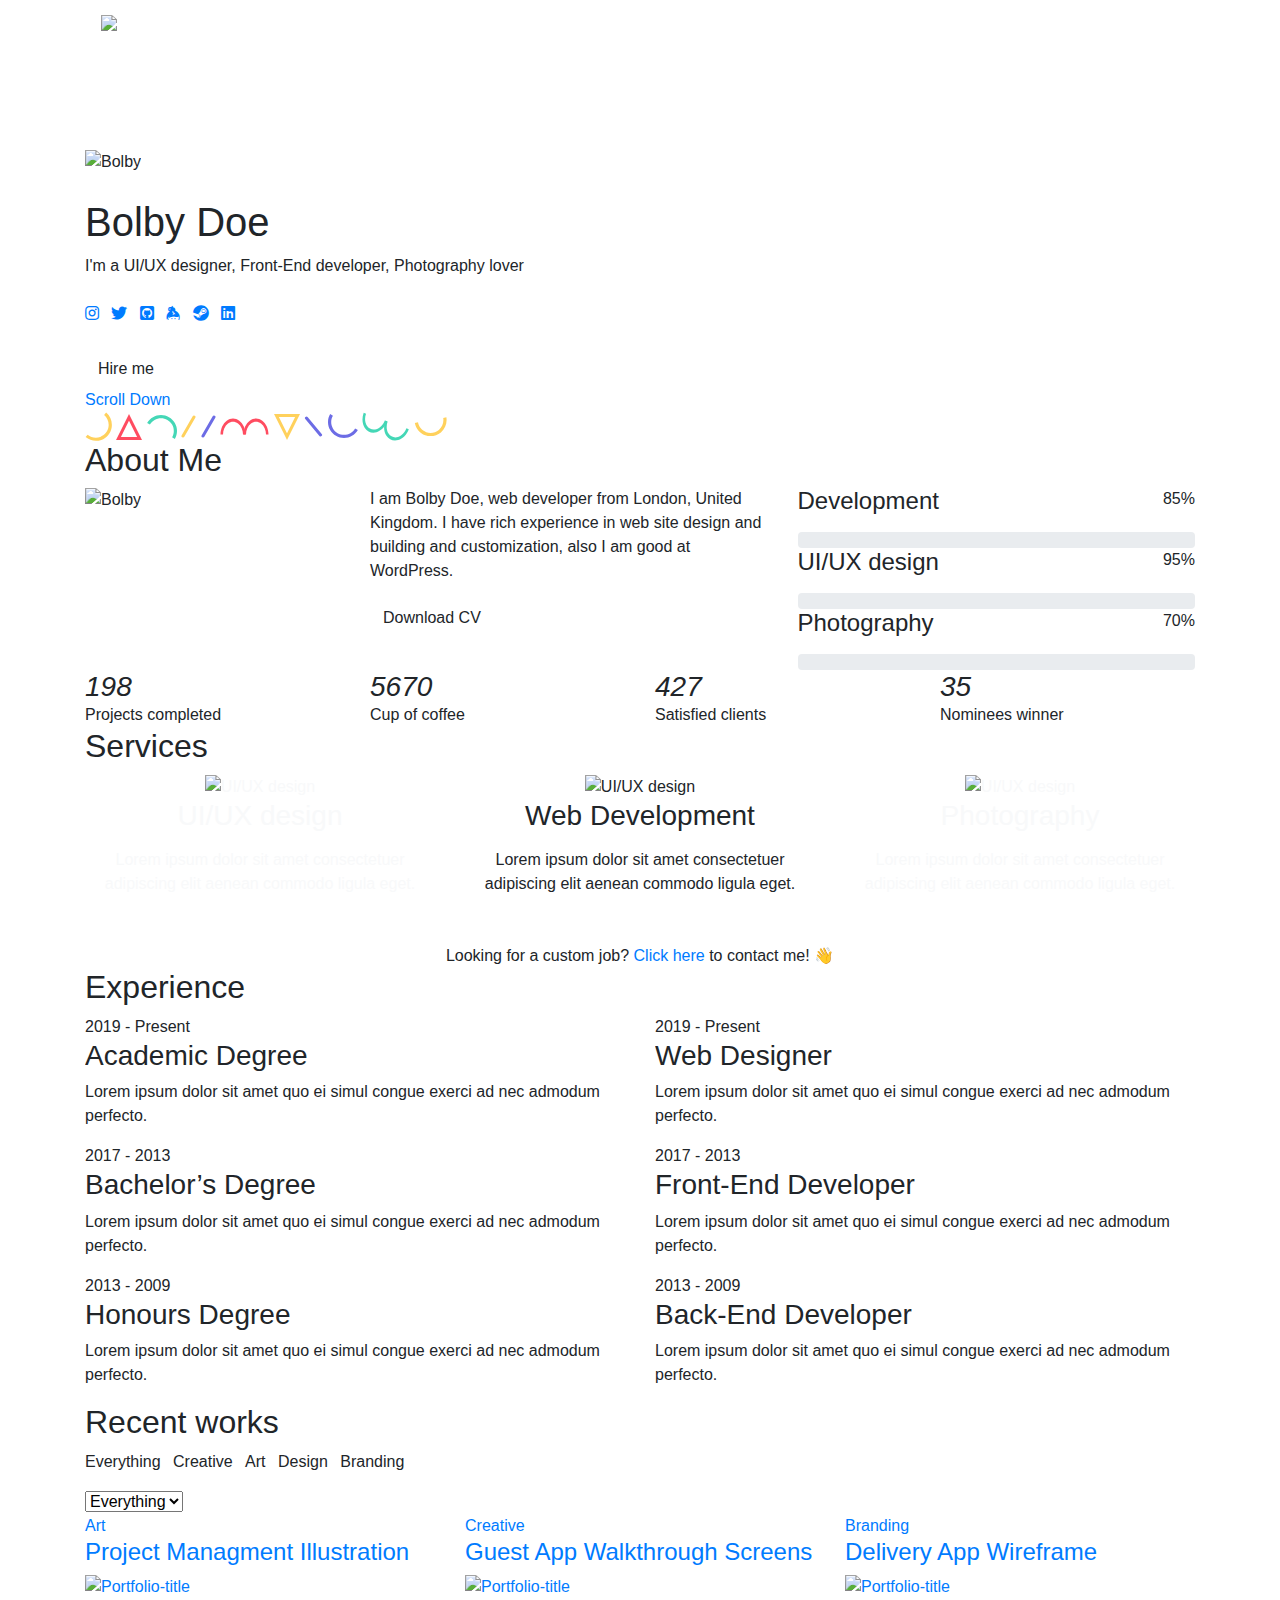
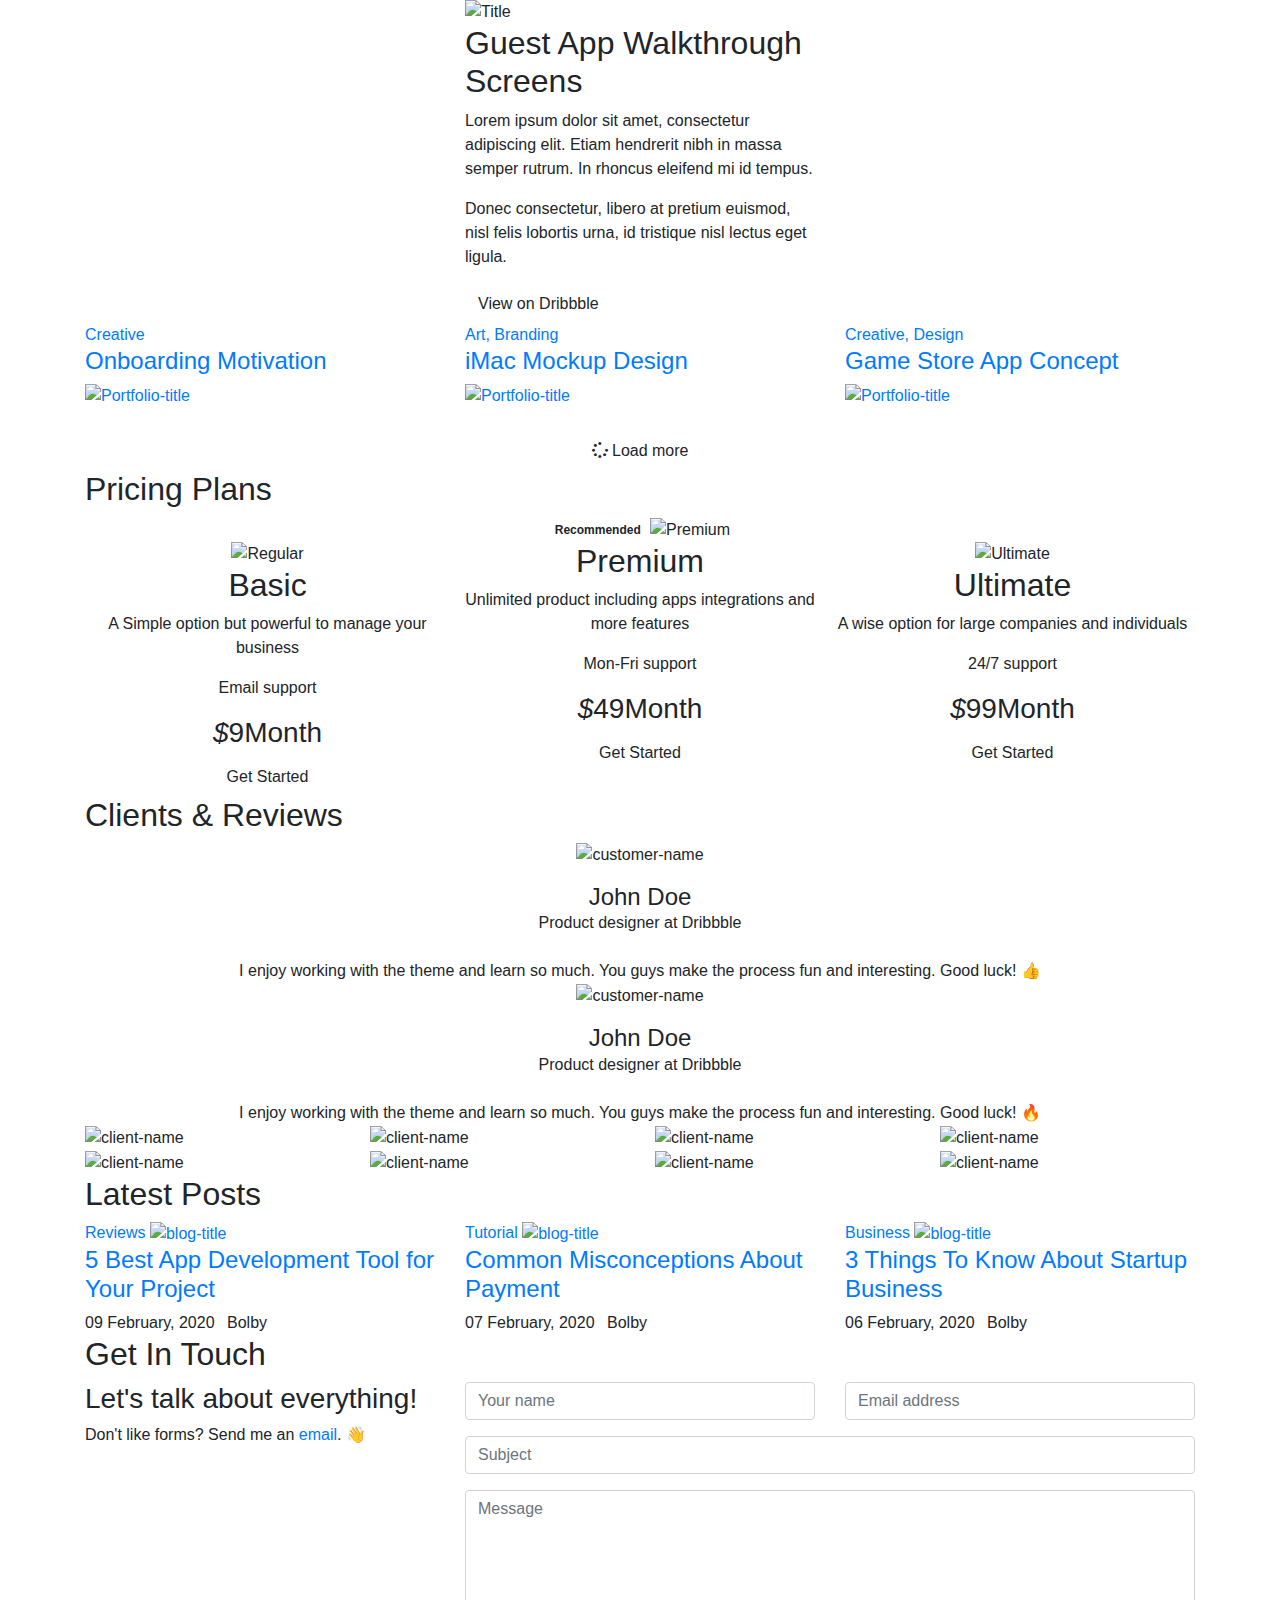
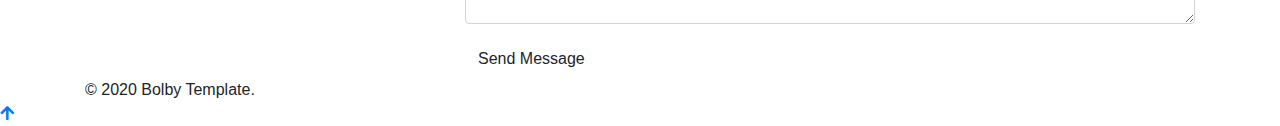
==== index.html @ 4ec46a49 "Added unPKG and cdnJS packages" ====
<!DOCTYPE html>
<html lang="en-US">
<head>
	<meta http-equiv="Content-Type" content="text/html; charset=UTF-8">
	<title>Bravo 68 Web - GitHub Portfolio</title>
	<meta name="description" content="The Official Portfolio of Bravo68web from Delta Force Techs">
	<meta name="viewport" content="width=device-width, initial-scale=1, maximum-scale=1">
	<link rel="shortcut icon" type="image/x-icon" href="images/favicon.ico">

	<!-- STYLESHEETS -->
	<link rel="stylesheet" href="https://stackpath.bootstrapcdn.com/bootstrap/4.5.2/css/bootstrap.min.css" crossorigin="anonymous" media="all">
	<link rel="stylesheet" href="https://cdnjs.cloudflare.com/ajax/libs/font-awesome/5.14.0/css/all.min.css" crossorigin="anonymous" media="all"/>
    <!-- <link rel="stylesheet" href="css/simple-line-icons.css" type="text/css" media="all"> -->
    <link rel="stylesheet" href="https://cdnjs.cloudflare.com/ajax/libs/simple-line-icons/2.5.5/css/simple-line-icons.min.css" crossorigin="anonymous" />
    <!-- <link rel="stylesheet" href="css/slick.css" type="text/css" media="all"> -->
    <link rel="stylesheet" href="https://cdnjs.cloudflare.com/ajax/libs/slick-carousel/1.6.0/slick.min.css" integrity="sha512-0OCvzZyRsIJ9Rg7O1S+Wf9ucukmVhyOg3h5eBG05aeH4NjG78fCEaEX3ofvndmukzENiX24fK5X/jPr6Y8yIdg==" crossorigin="anonymous" />
    <!-- <link rel="stylesheet" href="css/animate.css" type="text/css" media="all"> -->
    <link rel="stylesheet" href="https://cdnjs.cloudflare.com/ajax/libs/animate.css/3.7.2/animate.min.css" integrity="sha512-doJrC/ocU8VGVRx3O9981+2aYUn3fuWVWvqLi1U+tA2MWVzsw+NVKq1PrENF03M+TYBP92PnYUlXFH1ZW0FpLw==" crossorigin="anonymous" />
	<link rel="stylesheet" href="css/magnific-popup.css" type="text/css" media="all">
	<link rel="stylesheet" href="css/style.css" type="text/css" media="all">

	<!--[if lt IE 9]>
      <script src="https://oss.maxcdn.com/html5shiv/3.7.2/html5shiv.min.js"></script>
      <script src="https://oss.maxcdn.com/respond/1.4.2/respond.min.js"></script>
    <![endif]-->

</head>

<body>

<!-- Preloader -->
<div id="preloader">
	<div class="outer">
		<!-- Google Chrome -->
		<div class="infinityChrome">
			<div></div>
			<div></div>
			<div></div>
		</div>

		<!-- Safari and others -->
		<div class="infinity">
			<div>
				<span></span>
			</div>
			<div>
				<span></span>
			</div>
			<div>
				<span></span>
			</div>
		</div>
		<!-- Stuff -->
		<svg xmlns="http://www.w3.org/2000/svg" version="1.1" class="goo-outer">
			<defs>
				<filter id="goo">
					<feGaussianBlur in="SourceGraphic" stdDeviation="6" result="blur" />
					<feColorMatrix in="blur" values="1 0 0 0 0  0 1 0 0 0  0 0 1 0 0  0 0 0 18 -7" result="goo" />
					<feBlend in="SourceGraphic" in2="goo" />
				</filter>
			</defs>
		</svg>
	</div>
</div>

<!-- desktop header -->
<header class="desktop-header-3 fixed-top">

    <div class="container">
	
        <nav class="navbar navbar-expand-lg navbar-dark">
            <a class="navbar-brand" href="index.html"><img src="images/name-logo.png" alt="bravo68web logo" /></a> <button aria-controls="navbarNavDropdown" aria-expanded="false" aria-label="Toggle navigation" class="navbar-toggler" data-target="#navbarNavDropdown" data-toggle="collapse" type="button"><span class="navbar-toggler-icon"></span></button>
            <div class="collapse navbar-collapse" id="navbarNavDropdown">
                <ul class="navbar-nav ml-auto scrollspy">
                    <li class="nav-item"><a class="nav-link" href="#home">Home</a></li>
                    <li class="nav-item"><a href="#about" class="nav-link">About</a></li>
                    <li class="nav-item"><a href="#services" class="nav-link">Services</a></li>
                    <li class="nav-item"><a href="#experience" class="nav-link">Experience</a></li>
                    <li class="nav-item"><a href="#works" class="nav-link">Works</a></li>
                    <li class="nav-item"><a href="#blog" class="nav-link">Blog</a></li>
                    <li class="nav-item"><a href="#contact" class="nav-link">Contact</a></li>
                </ul>
            </div>
        </nav>

    </div>

</header>

<!-- main layout -->
<main class="content-3">
	
	<!-- section home -->
	<section id="home" class="home d-flex align-items-center">
		<div class="container">

			<!-- intro -->
			<div class="intro">
				<!-- avatar image -->
				<img src="images/logo-resized.jpg" alt="Bolby" class="mb-4" />

				<!-- info -->
				<h1 class="mb-2 mt-0">Bolby Doe</h1>
				<span>I'm a <span class="text-rotating">UI/UX designer, Front-End developer, Photography lover</span></span>

				<!-- social icons -->
				<ul class="social-icons light list-inline mb-0 mt-4">
					<li class="list-inline-item"><a href="https://www.instagram.com/jbandyopadhayaya/"><i class="fab fa-instagram"></i></a></li>
					<li class="list-inline-item"><a href="https://twitter.com/bravo68web"><i class="fab fa-twitter"></i></a></li>
					<li class="list-inline-item"><a href="https://github.com/bravo68web"><i class="fab fa-github-square"></i></a></li>
                    <li class="list-inline-item"><a href="https://keybase.io/bravo68web"><i class="fab fa-keybase"></i></a></li>
                    <li class="list-inline-item"><a href="https://steamcommunity.com/id/bravo68web  "><i class="fab fa-steam"></i></a></li>
					<li class="list-inline-item"><a href="https://www.linkedin.com/in/jyotirmoy-bandyopadhayaya-9509331b7/"><i class="fab fa-linkedin"></i></a></li>
				</ul>

				<!-- buttons -->
				<div class="mt-4">
					<a href="#contact" class="btn btn-default">Hire me</a>
				</div>
			</div>
			
			<!-- scroll down mouse wheel -->
			<div class="scroll-down">
				<a href="#about" class="mouse-wrapper">
					<span>Scroll Down</span>
					<span class="mouse">
						<span class="wheel"></span>
					</span>
				</a>
			</div>

			<!-- parallax layers -->
			<div class="parallax" data-relative-input="true">

				<svg width="27" height="29" data-depth="0.3" class="layer p1" xmlns="http://www.w3.org/2000/svg"><path d="M21.15625.60099c4.37954 3.67487 6.46544 9.40612 5.47254 15.03526-.9929 5.62915-4.91339 10.30141-10.2846 12.25672-5.37122 1.9553-11.3776.89631-15.75715-2.77856l2.05692-2.45134c3.50315 2.93948 8.3087 3.78663 12.60572 2.22284 4.297-1.5638 7.43381-5.30209 8.22768-9.80537.79387-4.50328-.8749-9.08872-4.37803-12.02821L21.15625.60099z" fill="#FFD15C" fill-rule="evenodd"/></svg>

				<svg width="26" height="26" data-depth="0.2" class="layer p2" xmlns="http://www.w3.org/2000/svg"><path d="M13 3.3541L2.42705 24.5h21.1459L13 3.3541z" stroke="#FF4C60" stroke-width="3" fill="none" fill-rule="evenodd"/></svg>

				<svg width="30" height="25" data-depth="0.3" class="layer p3" xmlns="http://www.w3.org/2000/svg"><path d="M.1436 8.9282C3.00213 3.97706 8.2841.92763 14.00013.92796c5.71605.00032 10.9981 3.04992 13.85641 8 2.8583 4.95007 2.8584 11.0491-.00014 16.00024l-2.77128-1.6c2.28651-3.96036 2.28631-8.84002.00011-12.8002-2.2862-3.96017-6.5124-6.40017-11.08513-6.4-4.57271.00018-8.79872 2.43984-11.08524 6.4002l-2.77128-1.6z" fill="#44D7B6" fill-rule="evenodd"/></svg>

				<svg width="15" height="23" data-depth="0.6" class="layer p4" xmlns="http://www.w3.org/2000/svg"><rect transform="rotate(30 9.86603 10.13397)" x="7" width="3" height="25" rx="1.5" fill="#FFD15C" fill-rule="evenodd"/></svg>

				<svg width="15" height="23" data-depth="0.2" class="layer p5" xmlns="http://www.w3.org/2000/svg"><rect transform="rotate(30 9.86603 10.13397)" x="7" width="3" height="25" rx="1.5" fill="#6C6CE5" fill-rule="evenodd"/></svg>

				<svg width="49" height="17" data-depth="0.5" class="layer p6" xmlns="http://www.w3.org/2000/svg"><g fill="#FF4C60" fill-rule="evenodd"><path d="M.5 16.5c0-5.71709 2.3825-10.99895 6.25-13.8567 3.8675-2.85774 8.6325-2.85774 12.5 0C23.1175 5.50106 25.5 10.78292 25.5 16.5H23c0-4.57303-1.90625-8.79884-5-11.08535-3.09375-2.28652-6.90625-2.28652-10 0C4.90625 7.70116 3 11.92697 3 16.5H.5z"/><path d="M23.5 16.5c0-5.71709 2.3825-10.99895 6.25-13.8567 3.8675-2.85774 8.6325-2.85774 12.5 0C46.1175 5.50106 48.5 10.78292 48.5 16.5H46c0-4.57303-1.90625-8.79884-5-11.08535-3.09375-2.28652-6.90625-2.28652-10 0-3.09375 2.28651-5 6.51232-5 11.08535h-2.5z"/></g></svg>

				<svg width="26" height="26" data-depth="0.4" class="layer p7" xmlns="http://www.w3.org/2000/svg"><path d="M13 22.6459L2.42705 1.5h21.1459L13 22.6459z" stroke="#FFD15C" stroke-width="3" fill="none" fill-rule="evenodd"/></svg>

				<svg width="19" height="21" data-depth="0.3" class="layer p8" xmlns="http://www.w3.org/2000/svg"><rect transform="rotate(-40 6.25252 10.12626)" x="7" width="3" height="25" rx="1.5" fill="#6C6CE5" fill-rule="evenodd"/></svg>

				<svg width="30" height="25" data-depth="0.3" data-depth-y="-1.30" class="layer p9" xmlns="http://www.w3.org/2000/svg"><path d="M29.8564 16.0718c-2.85854 4.95114-8.1405 8.00057-13.85654 8.00024-5.71605-.00032-10.9981-3.04992-13.85641-8-2.8583-4.95007-2.8584-11.0491.00014-16.00024l2.77128 1.6c-2.28651 3.96036-2.28631 8.84002-.00011 12.8002 2.2862 3.96017 6.5124 6.40017 11.08513 6.4 4.57271-.00018 8.79872-2.43984 11.08524-6.4002l2.77128 1.6z" fill="#6C6CE5" fill-rule="evenodd"/></svg>

				<svg width="47" height="29" data-depth="0.2" class="layer p10" xmlns="http://www.w3.org/2000/svg"><g fill="#44D7B6" fill-rule="evenodd"><path d="M46.78878 17.19094c-1.95535 5.3723-6.00068 9.52077-10.61234 10.8834-4.61167 1.36265-9.0893-.26708-11.74616-4.27524-2.65686-4.00817-3.08917-9.78636-1.13381-15.15866l2.34923.85505c-1.56407 4.29724-1.2181 8.92018.90705 12.12693 2.12514 3.20674 5.70772 4.5107 9.39692 3.4202 3.68921-1.0905 6.92581-4.40949 8.48988-8.70673l2.34923.85505z"/><path d="M25.17585 9.32448c-1.95535 5.3723-6.00068 9.52077-10.61234 10.8834-4.61167 1.36264-9.0893-.26708-11.74616-4.27525C.16049 11.92447-.27182 6.14628 1.68354.77398l2.34923.85505c-1.56407 4.29724-1.2181 8.92018.90705 12.12692 2.12514 3.20675 5.70772 4.5107 9.39692 3.4202 3.68921-1.0905 6.92581-4.40948 8.48988-8.70672l2.34923.85505z"/></g></svg>

				<svg width="33" height="20" data-depth="0.5" class="layer p11" xmlns="http://www.w3.org/2000/svg"><path d="M32.36774.34317c.99276 5.63023-1.09332 11.3614-5.47227 15.03536-4.37895 3.67396-10.3855 4.73307-15.75693 2.77837C5.76711 16.2022 1.84665 11.53014.8539 5.8999l3.15139-.55567c.7941 4.50356 3.93083 8.24147 8.22772 9.8056 4.29688 1.56413 9.10275.71673 12.60554-2.2227C28.34133 9.98771 30.01045 5.4024 29.21635.89884l3.15139-.55567z" fill="#FFD15C" fill-rule="evenodd"/></svg>

			</div>
		</div>
		
	</section>

	<!-- section about -->
	<section id="about">

		<div class="container">
			
			<!-- section title -->
			<h2 class="section-title wow fadeInUp">About Me</h2>

			<div class="spacer" data-height="60"></div>
			
			<div class="row">

				<div class="col-md-3">
					<div class="text-center text-md-left">
						<!-- avatar image -->
						<img src="images/avatar-2.svg" alt="Bolby" />
					</div>
					<div class="spacer d-md-none d-lg-none" data-height="30"></div>
				</div>

				<div class="col-md-9 triangle-left-md triangle-top-sm">
					<div class="rounded bg-white shadow-dark padding-30">
						<div class="row">
							<div class="col-md-6">
								<!-- about text -->
								<p>I am Bolby Doe, web developer from London, United Kingdom. I have rich experience in web site design and building and customization, also I am good at WordPress.</p>
								<div class="mt-3">
									<a href="#" class="btn btn-default">Download CV</a>
								</div>
								<div class="spacer d-md-none d-lg-none" data-height="30"></div>
							</div>
							<div class="col-md-6">
								<!-- skill item -->
								<div class="skill-item">
									<div class="skill-info clearfix">
										<h4 class="float-left mb-3 mt-0">Development</h4>
										<span class="float-right">85%</span>
									</div>
									<div class="progress">
										<div class="progress-bar data-background" role="progressbar" aria-valuemin="0" aria-valuemax="100" aria-valuenow="85" data-color="#FFD15C">
										</div>
									</div>
									<div class="spacer" data-height="20"></div>
								</div>

								<!-- skill item -->
								<div class="skill-item">
									<div class="skill-info clearfix">
										<h4 class="float-left mb-3 mt-0">UI/UX design</h4>
										<span class="float-right">95%</span>
									</div>
									<div class="progress">
										<div class="progress-bar data-background" role="progressbar" aria-valuemin="0" aria-valuemax="100" aria-valuenow="95" data-color="#FF4C60">
										</div>
									</div>
									<div class="spacer" data-height="20"></div>
								</div>

								<!-- skill item -->
								<div class="skill-item">
									<div class="skill-info clearfix">
										<h4 class="float-left mb-3 mt-0">Photography</h4>
										<span class="float-right">70%</span>
									</div>
									<div class="progress">
										<div class="progress-bar data-background" role="progressbar" aria-valuemin="0" aria-valuemax="100" aria-valuenow="70" data-color="#6C6CE5">
										</div>
									</div>
								</div>
							</div>
						</div>
					</div>
				</div>

			</div>
			<!-- row end -->

			<div class="spacer" data-height="70"></div>
			
			<div class="row">
				
				<div class="col-md-3 col-sm-6">
					<!-- fact item -->
					<div class="fact-item">
						<span class="icon icon-fire"></span>
						<div class="details">
							<h3 class="mb-0 mt-0 number"><em class="count">198</em></h3>
							<p class="mb-0">Projects completed</p>
						</div>
					</div>
					<div class="spacer d-md-none d-lg-none" data-height="30"></div>
				</div>

				<div class="col-md-3 col-sm-6">
					<!-- fact item -->
					<div class="fact-item">
						<span class="icon icon-cup"></span>
						<div class="details">
							<h3 class="mb-0 mt-0 number"><em class="count">5670</em></h3>
							<p class="mb-0">Cup of coffee</p>
						</div>
					</div>
					<div class="spacer d-md-none d-lg-none" data-height="30"></div>
				</div>

				<div class="col-md-3 col-sm-6">
					<!-- fact item -->
					<div class="fact-item">
						<span class="icon icon-people"></span>
						<div class="details">
							<h3 class="mb-0 mt-0 number"><em class="count">427</em></h3>
							<p class="mb-0">Satisfied clients</p>
						</div>
					</div>
					<div class="spacer d-md-none d-lg-none" data-height="30"></div>
				</div>

				<div class="col-md-3 col-sm-6">
					<!-- fact item -->
					<div class="fact-item">
						<span class="icon icon-badge"></span>
						<div class="details">
							<h3 class="mb-0 mt-0 number"><em class="count">35</em></h3>
							<p class="mb-0">Nominees winner</p>
						</div>
					</div>
				</div>

			</div>

		</div>
		
	</section>
	
	<!-- section services -->
	<section id="services">

		<div class="container">
			
			<!-- section title -->
			<h2 class="section-title wow fadeInUp">Services</h2>

			<div class="spacer" data-height="60"></div>
			
			<div class="row">

				<div class="col-md-4">
					<!-- service box -->
					<div class="service-box rounded data-background padding-30 text-center text-light shadow-blue" data-color="#6C6CE5">
						<img src="images/service-1.svg" alt="UI/UX design" />
						<h3 class="mb-3 mt-0">UI/UX design</h3>
						<p class="mb-0">Lorem ipsum dolor sit amet consectetuer adipiscing elit aenean commodo ligula eget.</p>
					</div>
					<div class="spacer d-md-none d-lg-none" data-height="30"></div>
				</div>

				<div class="col-md-4">
					<!-- service box -->
					<div class="service-box rounded data-background padding-30 text-center shadow-yellow" data-color="#F9D74C">
						<img src="images/service-2.svg" alt="UI/UX design" />
						<h3 class="mb-3 mt-0">Web Development</h3>
						<p class="mb-0">Lorem ipsum dolor sit amet consectetuer adipiscing elit aenean commodo ligula eget.</p>
					</div>
					<div class="spacer d-md-none d-lg-none" data-height="30"></div>
				</div>

				<div class="col-md-4">
					<!-- service box -->
					<div class="service-box rounded data-background padding-30 text-center text-light shadow-pink" data-color="#F97B8B">
						<img src="images/service-3.svg" alt="UI/UX design" />
						<h3 class="mb-3 mt-0">Photography</h3>
						<p class="mb-0">Lorem ipsum dolor sit amet consectetuer adipiscing elit aenean commodo ligula eget.</p>
					</div>
				</div>

			</div>

			<div class="mt-5 text-center">
				<p class="mb-0">Looking for a custom job? <a href="#contact">Click here</a> to contact me! 👋</p>
			</div>

		</div>
		
	</section>
	
	<!-- section experience -->
	<section id="experience">

		<div class="container">
			
			<!-- section title -->
			<h2 class="section-title wow fadeInUp">Experience</h2>

			<div class="spacer" data-height="60"></div>
			
			<div class="row">

				<div class="col-md-6">
					
					<!-- timeline wrapper -->
					<div class="timeline edu bg-white rounded shadow-dark padding-30 overflow-hidden">

						<!-- timeline item -->
						<div class="timeline-container wow fadeInUp">
							<div class="content">
								<span class="time">2019 - Present</span>
								<h3 class="title">Academic Degree</h3>
								<p>Lorem ipsum dolor sit amet quo ei simul congue exerci ad nec admodum perfecto.</p>
							</div>
						</div>

						<!-- timeline item -->
						<div class="timeline-container wow fadeInUp" data-wow-delay="0.2s">
							<div class="content">
								<span class="time">2017 - 2013</span>
								<h3 class="title">Bachelor’s Degree</h3>
								<p>Lorem ipsum dolor sit amet quo ei simul congue exerci ad nec admodum perfecto.</p>
							</div>
						</div>

						<!-- timeline item -->
						<div class="timeline-container wow fadeInUp" data-wow-delay="0.4s">
							<div class="content">
								<span class="time">2013 - 2009</span>
								<h3 class="title">Honours Degree</h3>
								<p>Lorem ipsum dolor sit amet quo ei simul congue exerci ad nec admodum perfecto.</p>
							</div>
						</div>

						<!-- main line -->
						<span class="line"></span>

					</div>

				</div>

				<div class="col-md-6">
					
					<!-- responsive spacer -->
					<div class="spacer d-md-none d-lg-none" data-height="30"></div>

					<!-- timeline wrapper -->
					<div class="timeline exp bg-white rounded shadow-dark padding-30 overflow-hidden">

						<!-- timeline item -->
						<div class="timeline-container wow fadeInUp">
							<div class="content">
								<span class="time">2019 - Present</span>
								<h3 class="title">Web Designer</h3>
								<p>Lorem ipsum dolor sit amet quo ei simul congue exerci ad nec admodum perfecto.</p>
							</div>
						</div>

						<!-- timeline item -->
						<div class="timeline-container wow fadeInUp" data-wow-delay="0.2s">
							<div class="content">
								<span class="time">2017 - 2013</span>
								<h3 class="title">Front-End Developer</h3>
								<p>Lorem ipsum dolor sit amet quo ei simul congue exerci ad nec admodum perfecto.</p>
							</div>
						</div>

						<!-- timeline item -->
						<div class="timeline-container wow fadeInUp" data-wow-delay="0.4s">
							<div class="content">
								<span class="time">2013 - 2009</span>
								<h3 class="title">Back-End Developer</h3>
								<p>Lorem ipsum dolor sit amet quo ei simul congue exerci ad nec admodum perfecto.</p>
							</div>
						</div>

						<!-- main line -->
						<span class="line"></span>

					</div>

				</div>

			</div>

		</div>
		
	</section>
	
	<!-- section works -->
	<section id="works">

		<div class="container">
			
			<!-- section title -->
			<h2 class="section-title wow fadeInUp">Recent works</h2>

			<div class="spacer" data-height="60"></div>

			<!-- portfolio filter (desktop) -->
			<ul class="portfolio-filter list-inline wow fadeInUp">
				<li class="current list-inline-item" data-filter="*">Everything</li>
				<li class="list-inline-item" data-filter=".creative">Creative</li>
				<li class="list-inline-item" data-filter=".art">Art</li>
				<li class="list-inline-item" data-filter=".design">Design</li>
				<li class="list-inline-item" data-filter=".branding">Branding</li>
			</ul>
			
			<!-- portfolio filter (mobile) -->
			<div class="pf-filter-wrapper">
				<select class="portfolio-filter-mobile">
					<option value="*">Everything</option>
					<option value=".creative">Creative</option>
					<option value=".art">Art</option>
					<option value=".design">Design</option>
					<option value=".branding">Branding</option>
				</select>
			</div>
			
			<!-- portolio wrapper -->
			<div class="row portfolio-wrapper">
				
				<!-- portfolio item -->
				<div class="col-md-4 col-sm-6 grid-item art">
					<a href="images/works/1.svg" class="work-image">
						<div class="portfolio-item rounded shadow-dark">
							<div class="details">
								<span class="term">Art</span>
								<h4 class="title">Project Managment Illustration</h4>
								<span class="more-button"><i class="icon-magnifier-add"></i></span>
							</div>
							<div class="thumb">
								<img src="images/works/1.svg" alt="Portfolio-title" />
								<div class="mask"></div>
							</div>
						</div>
					</a>
				</div>

				<!-- portfolio item -->
				<div class="col-md-4 col-sm-6 grid-item creative design">
					<a href="#small-dialog" class="work-content">
						<div class="portfolio-item rounded shadow-dark">
							<div class="details">
								<span class="term">Creative</span>
								<h4 class="title">Guest App Walkthrough Screens</h4>
								<span class="more-button"><i class="icon-options"></i></span>
							</div>
							<div class="thumb">
								<img src="images/works/2.svg" alt="Portfolio-title" />
								<div class="mask"></div>
							</div>
						</div>
					</a>
					<div id="small-dialog" class="white-popup zoom-anim-dialog mfp-hide">
						<img src="images/single-work.svg" alt="Title" />
						<h2>Guest App Walkthrough Screens</h2>
						<p>Lorem ipsum dolor sit amet, consectetur adipiscing elit. Etiam hendrerit nibh in massa semper rutrum. In rhoncus eleifend mi id tempus.</p>
						<p>Donec consectetur, libero at pretium euismod, nisl felis lobortis urna, id tristique nisl lectus eget ligula.</p>
						<a href="#" class="btn btn-default">View on Dribbble</a>
					</div>
				</div>

				<!-- portfolio item -->
				<div class="col-md-4 col-sm-6 grid-item branding">
					<a href="https://www.youtube.com/watch?v=qf9z4ulfmYw" class="work-video">
						<div class="portfolio-item rounded shadow-dark">
							<div class="details">
								<span class="term">Branding</span>
								<h4 class="title">Delivery App Wireframe</h4>
								<span class="more-button"><i class="icon-camrecorder"></i></span>
							</div>
							<div class="thumb">
								<img src="images/works/3.svg" alt="Portfolio-title" />
								<div class="mask"></div>
							</div>
						</div>
					</a>
				</div>

				<!-- portfolio item -->
				<div class="col-md-4 col-sm-6 grid-item creative">
					<a href="https://w.soundcloud.com/player/?url=https%3A//api.soundcloud.com/tracks/240233494&color=%23ff5500&auto_play=false&hide_related=false&show_comments=true&show_user=true&show_reposts=false&show_teaser=true&visual=true" class="work-video">
						<div class="portfolio-item rounded shadow-dark">
							<div class="details">
								<span class="term">Creative</span>
								<h4 class="title">Onboarding Motivation</h4>
								<span class="more-button"><i class="icon-music-tone-alt"></i></span>
							</div>
							<div class="thumb">
								<img src="images/works/4.svg" alt="Portfolio-title" />
								<div class="mask"></div>
							</div>
						</div>
					</a>
				</div>

				<!-- portfolio item -->
				<div class="col-md-4 col-sm-6 grid-item art branding">
					<a href="#gallery-1" class="gallery-link">
						<div class="portfolio-item rounded shadow-dark">
							<div class="details">
								<span class="term">Art, Branding</span>
								<h4 class="title">iMac Mockup Design</h4>
								<span class="more-button"><i class="icon-picture"></i></span>
							</div>
							<div class="thumb">
								<img src="images/works/5.svg" alt="Portfolio-title" />
								<div class="mask"></div>
							</div>
						</div>
					</a>
					<div id="gallery-1" class="gallery mfp-hide">
						<a href="images/works/5.svg"></a>
						<a href="images/works/4.svg"></a>
					</div>
				</div>

				<!-- portfolio item -->
				<div class="col-md-4 col-sm-6 grid-item creative design">
					<a href="https://themeforest.net/user/pxlsolutions/portfolio" target="_blank">
						<div class="portfolio-item rounded shadow-dark">
							<div class="details">
								<span class="term">Creative, Design</span>
								<h4 class="title">Game Store App Concept</h4>
								<span class="more-button"><i class="icon-link"></i></span>
							</div>
							<div class="thumb">
								<img src="images/works/6.svg" alt="Portfolio-title" />
								<div class="mask"></div>
							</div>
						</div>
					</a>
				</div>

			</div>
			
			<!-- more button -->
			<div class="load-more text-center mt-4">
				<a href="javascript:" class="btn btn-default"><i class="fas fa-spinner"></i> Load more</a>
				<!-- numbered pagination (hidden for infinite scroll) -->
				<ul class="portfolio-pagination list-inline d-none">
					<li class="list-inline-item">1</li>
					<li class="list-inline-item"><a href="works-2.html">2</a></li>
				</ul>
			</div>

		</div>

	</section>
	
	<!-- section prices -->
	<section id="prices">

		<div class="container">
			
			<!-- section title -->
			<h2 class="section-title wow fadeIn">Pricing Plans</h2>

			<div class="spacer" data-height="60"></div>
			
			<div class="row">
				
				<div class="col-md-4 pr-md-0 mt-md-4 mt-0">
					<!-- price item -->
					<div class="price-item bg-white rounded shadow-dark text-center">
						<img src="images/price-1.svg" alt="Regular" />
						<h2 class="plan">Basic</h2>
						<p>A Simple option but powerful to manage your business</p>
						<p>Email support</p>
						<h3 class="price"><em>$</em>9<span>Month</span></h3>
						<a href="#" class="btn btn-default">Get Started</a>
					</div>
				</div>

				<div class="col-md-4 px-md-0 my-4 my-md-0">
					<!-- price item recommended-->
					<div class="price-item bg-white rounded shadow-dark text-center best">
						<span class="badge">Recommended</span>
						<img src="images/price-2.svg" alt="Premium" />
						<h2 class="plan">Premium</h2>
						<p>Unlimited product including apps integrations and more features</p>
						<p>Mon-Fri support</p>
						<h3 class="price"><em>$</em>49<span>Month</span></h3>
						<a href="#" class="btn btn-default">Get Started</a>
					</div>
				</div>

				<div class="col-md-4 pl-md-0 mt-md-4 mt-0">
					<!-- price item -->
					<div class="price-item bg-white rounded shadow-dark text-center">
						<img src="images/price-3.svg" alt="Ultimate" />
						<h2 class="plan">Ultimate</h2>
						<p>A wise option for large companies and individuals</p>
						<p>24/7 support</p>
						<h3 class="price"><em>$</em>99<span>Month</span></h3>
						<a href="#" class="btn btn-default">Get Started</a>
					</div>
				</div>

			</div>

		</div>

	</section>
	
	<!-- section testimonials -->
	<section id="testimonials">

		<div class="container">
			
			<!-- section title -->
			<h2 class="section-title wow fadeInUp">Clients & Reviews</h2>

			<div class="spacer" data-height="60"></div>
			
			<!-- testimonials wrapper -->
			<div class="testimonials-wrapper">
				
				<!-- testimonial item -->
				<div class="testimonial-item text-center mx-auto">
					<div class="thumb mb-3 mx-auto">
						<img src="images/avatar-3.svg" alt="customer-name" />						
					</div>
					<h4 class="mt-3 mb-0">John Doe</h4>
					<span class="subtitle">Product designer at Dribbble</span>
					<div class="bg-white padding-30 shadow-dark rounded triangle-top position-relative mt-4">
						<p class="mb-0">I enjoy working with the theme and learn so much. You guys make the process fun and interesting. Good luck! 👍</p>
					</div>
				</div>
				
				<!-- testimonial item -->
				<div class="testimonial-item text-center mx-auto">
					<div class="thumb mb-3 mx-auto">
						<img src="images/avatar-1.svg" alt="customer-name" />						
					</div>
					<h4 class="mt-3 mb-0">John Doe</h4>
					<span class="subtitle">Product designer at Dribbble</span>
					<div class="bg-white padding-30 shadow-dark rounded triangle-top position-relative mt-4">
						<p class="mb-0">I enjoy working with the theme and learn so much. You guys make the process fun and interesting. Good luck! 🔥</p>
					</div>
				</div>

			</div>

			<div class="row">
				<div class="col-md-3 col-6">
					<!-- client item -->
					<div class="client-item">
						<div class="inner">
							<img src="images/client-1.svg" alt="client-name" />
						</div>
					</div>
				</div>
				<div class="col-md-3 col-6">
					<!-- client item -->
					<div class="client-item">
						<div class="inner">
							<img src="images/client-2.svg" alt="client-name" />
						</div>
					</div>
				</div>
				<div class="col-md-3 col-6">
					<!-- client item -->
					<div class="client-item">
						<div class="inner">
							<img src="images/client-3.svg" alt="client-name" />
						</div>
					</div>
				</div>
				<div class="col-md-3 col-6">
					<!-- client item -->
					<div class="client-item">
						<div class="inner">
							<img src="images/client-4.svg" alt="client-name" />
						</div>
					</div>
				</div>
				<div class="col-md-3 col-6">
					<!-- client item -->
					<div class="client-item">
						<div class="inner">
							<img src="images/client-5.svg" alt="client-name" />
						</div>
					</div>
				</div>
				<div class="col-md-3 col-6">
					<!-- client item -->
					<div class="client-item">
						<div class="inner">
							<img src="images/client-6.svg" alt="client-name" />
						</div>
					</div>
				</div>
				<div class="col-md-3 col-6">
					<!-- client item -->
					<div class="client-item">
						<div class="inner">
							<img src="images/client-7.svg" alt="client-name" />
						</div>
					</div>
				</div>
				<div class="col-md-3 col-6">
					<!-- client item -->
					<div class="client-item">
						<div class="inner">
							<img src="images/client-8.svg" alt="client-name" />
						</div>
					</div>
				</div>
			</div>

		</div>

	</section>
	
	<!-- section blog -->
	<section id="blog">

		<div class="container">
			
			<!-- section title -->
			<h2 class="section-title wow fadeInUp">Latest Posts</h2>

			<div class="spacer" data-height="60"></div>
			
			<div class="row blog-wrapper">
				
				<div class="col-md-4">
					<!-- blog item -->
					<div class="blog-item rounded bg-white shadow-dark wow fadeIn">
						<div class="thumb">
							<a href="#">
								<span class="category">Reviews</span>
							</a>
							<a href="#">
								<img src="images/blog/1.svg" alt="blog-title" />
							</a>
						</div>
						<div class="details">
							<h4 class="my-0 title"><a href="#">5 Best App Development Tool for Your Project</a></h4>
							<ul class="list-inline meta mb-0 mt-2">
								<li class="list-inline-item">09 February, 2020</li>
								<li class="list-inline-item">Bolby</li>
							</ul>
						</div>
					</div>
				</div>

				<div class="col-md-4">
					<!-- blog item -->
					<div class="blog-item rounded bg-white shadow-dark wow fadeIn">
						<div class="thumb">
							<a href="#">
								<span class="category">Tutorial</span>
							</a>
							<a href="#">
								<img src="images/blog/2.svg" alt="blog-title" />
							</a>
						</div>
						<div class="details">
							<h4 class="my-0 title"><a href="#">Common Misconceptions About Payment</a></h4>
							<ul class="list-inline meta mb-0 mt-2">
								<li class="list-inline-item">07 February, 2020</li>
								<li class="list-inline-item">Bolby</li>
							</ul>
						</div>
					</div>
				</div>

				<div class="col-md-4">
					<!-- blog item -->
					<div class="blog-item rounded bg-white shadow-dark wow fadeIn">
						<div class="thumb">
							<a href="#">
								<span class="category">Business</span>
							</a>
							<a href="#">
								<img src="images/blog/3.svg" alt="blog-title" />
							</a>
						</div>
						<div class="details">
							<h4 class="my-0 title"><a href="#">3 Things To Know About Startup Business</a></h4>
							<ul class="list-inline meta mb-0 mt-2">
								<li class="list-inline-item">06 February, 2020</li>
								<li class="list-inline-item">Bolby</li>
							</ul>
						</div>
					</div>
				</div>

			</div>

		</div>

	</section>
	
	<!-- section contact -->
	<section id="contact">

		<div class="container">
			
			<!-- section title -->
			<h2 class="section-title wow fadeInUp">Get In Touch</h2>

			<div class="spacer" data-height="60"></div>
			
			<div class="row">
				
				<div class="col-md-4">
					<!-- contact info -->
					<div class="contact-info">
						<h3 class="wow fadeInUp">Let's talk about everything!</h3>
						<p class="wow fadeInUp">Don't like forms? Send me an <a href="mailto:name@example.com">email</a>. 👋</p>
					</div>
				</div>

				<div class="col-md-8">
					<!-- Contact Form -->
					<form id="contact-form" class="contact-form mt-6" method="post" action="form/contact.php">
						
						<div class="messages"></div>
						
						<div class="row">
							<div class="column col-md-6">
								<!-- Name input -->
								<div class="form-group">
									<input type="text" class="form-control" name="InputName" id="InputName" placeholder="Your name" required="required" data-error="Name is required.">
									<div class="help-block with-errors"></div>
								</div>
							</div>
							
							<div class="column col-md-6">
								<!-- Email input -->
								<div class="form-group">
									<input type="email" class="form-control" id="InputEmail" name="InputEmail" placeholder="Email address" required="required" data-error="Email is required.">
									<div class="help-block with-errors"></div>
								</div>
							</div>

							<div class="column col-md-12">
								<!-- Email input -->
								<div class="form-group">
									<input type="text" class="form-control" id="InputSubject" name="InputSubject" placeholder="Subject" required="required" data-error="Subject is required.">
									<div class="help-block with-errors"></div>
								</div>
							</div>
					
							<div class="column col-md-12">
								<!-- Message textarea -->
								<div class="form-group">
									<textarea name="InputMessage" id="InputMessage" class="form-control" rows="5" placeholder="Message" required="required" data-error="Message is required."></textarea>
									<div class="help-block with-errors"></div>
								</div>
							</div>
						</div>

						<button type="submit" name="submit" id="submit" value="Submit" class="btn btn-default">Send Message</button><!-- Send Button -->

					</form>
					<!-- Contact Form end -->
				</div>

			</div>

		</div>

	</section>

    <div class="spacer" data-height="96"></div>
    
    <footer class="footer">
        <div class="container">
            <span class="copyright">© 2020 Bolby Template.</span>
        </div>
    </footer>
	
</main>

<!-- Go to top button -->
<a href="javascript:" id="return-to-top"><i class="fas fa-arrow-up"></i></a>

<!-- SCRIPTS -->
<!-- <script src="https://code.jquery.com/jquery-3.5.1.slim.min.js" integrity="sha384-DfXdz2htPH0lsSSs5nCTpuj/zy4C+OGpamoFVy38MVBnE+IbbVYUew+OrCXaRkfj" crossorigin="anonymous"></script> -->
<script src="https://code.jquery.com/jquery-1.12.4.min.js" integrity="sha256-ZosEbRLbNQzLpnKIkEdrPv7lOy9C27hHQ+Xp8a4MxAQ=" crossorigin="anonymous"></script>
<!-- <script src="https://cdn.jsdelivr.net/npm/popper.js@1.16.1/dist/umd/popper.min.js" integrity="sha384-9/reFTGAW83EW2RDu2S0VKaIzap3H66lZH81PoYlFhbGU+6BZp6G7niu735Sk7lN" crossorigin="anonymous"></script> -->
<script src="js/jquery.easing.min.js"></script>
<script src="js/jquery.waypoints.min.js"></script>
<script src="js/jquery.counterup.min.js"></script>
<script src="js/popper.min.js"></script>
<script src="https://stackpath.bootstrapcdn.com/bootstrap/4.5.2/js/bootstrap.min.js" crossorigin="anonymous"></script>
<script src="js/isotope.pkgd.min.js"></script>
<script src="js/infinite-scroll.min.js"></script>
<script src="https://unpkg.com/imagesloaded@4.1.4/imagesloaded.pkgd.min.js" crossorigin="anonymous"></script>
<!-- <script src="js/imagesloaded.pkgd.min.js"></script> -->
<!-- <script src="js/slick.min.js"></script> -->
<script src="https://cdnjs.cloudflare.com/ajax/libs/slick-carousel/1.6.0/slick.min.js" integrity="sha512-An4a3FEMyR5BbO9CRQQqgsBscxjM7uNNmccUSESNVtWn53EWx5B9oO7RVnPvPG6EcYcYPp0Gv3i/QQ4KUzB5WA==" crossorigin="anonymous"></script>
<script src="js/contact.js"></script>
<script src="js/validator.js"></script>
<!-- <script src="js/wow.min.js"></script> -->
<script src="https://raw.githubusercontent.com/graingert/WOW/master/dist/wow.min.js" crossorigin="anonymous"></script>
<!-- <script src="js/morphext.min.js"></script> -->
<script src="https://cdnjs.cloudflare.com/ajax/libs/Morphext/2.4.4/morphext.min.js" integrity="sha512-WPYLBBtLFRUKCbj+PI7iHTL9ORQvxc7uhsb7bIQMKoRPYbiybfoIKIxJ7ynVwrGpspeR2K7WFODUST/xDLg1wA==" crossorigin="anonymous"></script>
<!-- <script src="js/parallax.min.js"></script> -->
<script src="https://cdnjs.cloudflare.com/ajax/libs/parallax/3.1.0/parallax.min.js" integrity="sha512-/6TZODGjYL7M8qb7P6SflJB/nTGE79ed1RfJk3dfm/Ib6JwCT4+tOfrrseEHhxkIhwG8jCl+io6eaiWLS/UX1w==" crossorigin="anonymous"></script>
<script src="js/jquery.magnific-popup.min.js"></script>
<script src="js/script.js"></script>

</body>
</html>
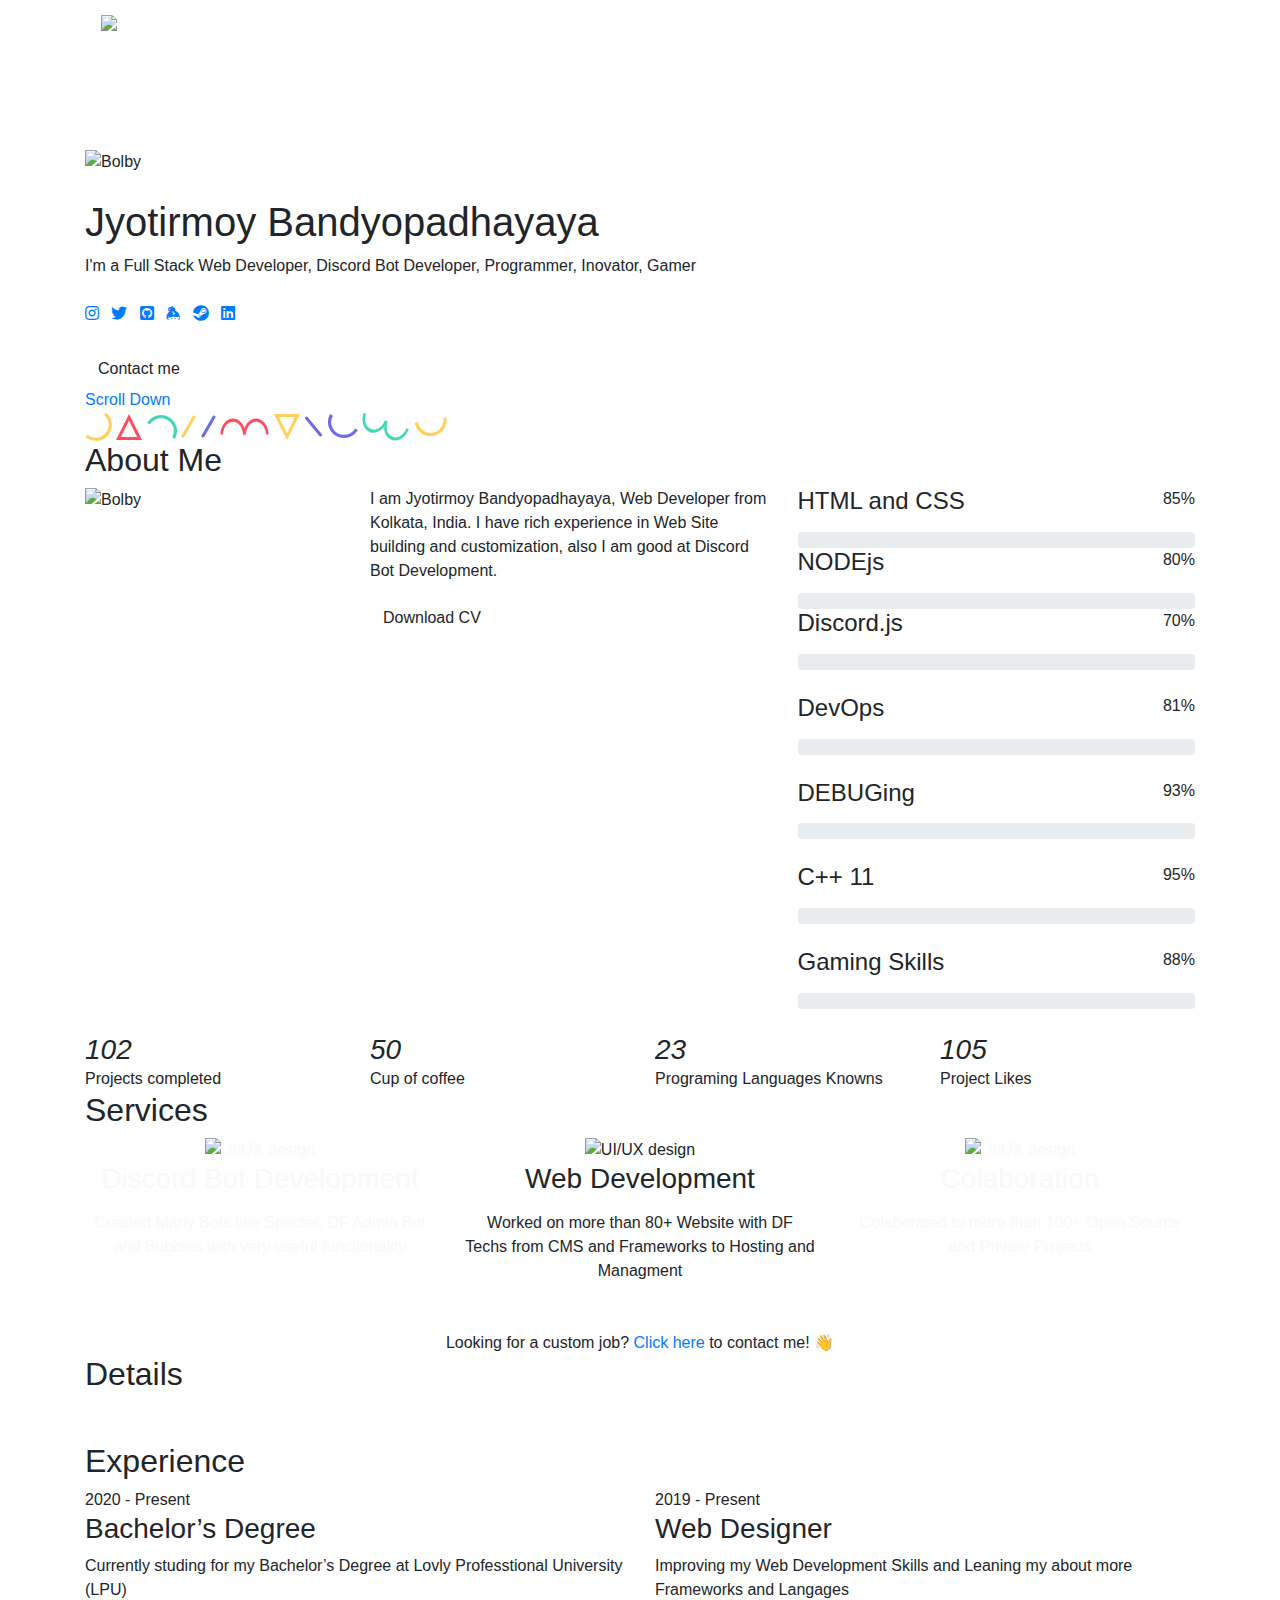
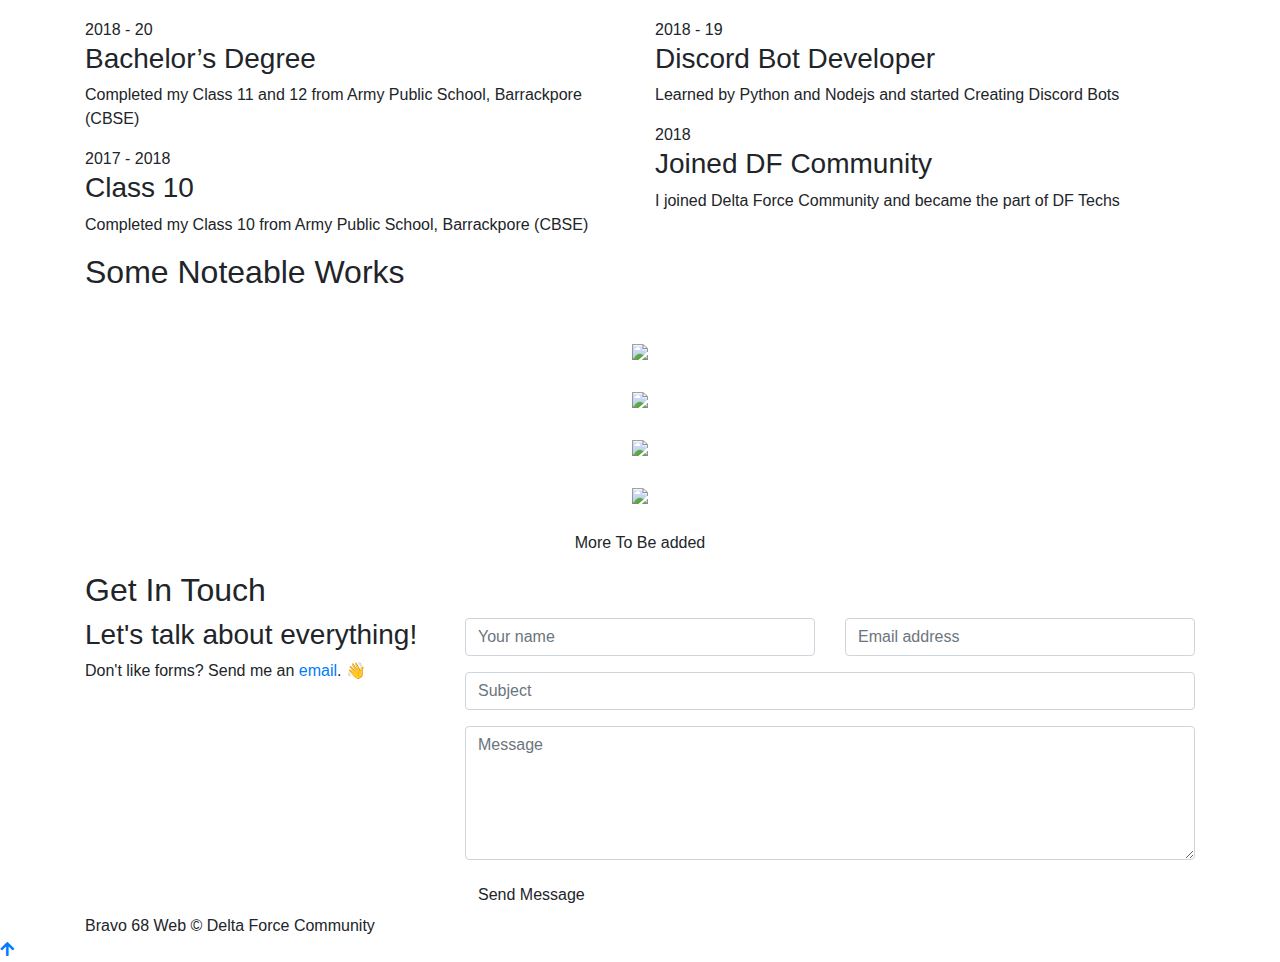
==== commit 795ac536: "Ready" ====
--- a/index.html
+++ b/index.html
@@ -101,8 +101,8 @@
 				<img src="images/logo-resized.jpg" alt="Bolby" class="mb-4" />
 
 				<!-- info -->
-				<h1 class="mb-2 mt-0">Bolby Doe</h1>
-				<span>I'm a <span class="text-rotating">UI/UX designer, Front-End developer, Photography lover</span></span>
+				<h1 class="mb-2 mt-0">Jyotirmoy Bandyopadhayaya</h1>
+				<span>I'm a <span class="text-rotating">Full Stack Web Developer, Discord Bot Developer, Programmer, Inovator, Gamer</span></span>
 
 				<!-- social icons -->
 				<ul class="social-icons light list-inline mb-0 mt-4">
@@ -116,7 +116,7 @@
 
 				<!-- buttons -->
 				<div class="mt-4">
-					<a href="#contact" class="btn btn-default">Hire me</a>
+					<a href="#contact" class="btn btn-default">Contact me</a>
 				</div>
 			</div>
 			
@@ -175,7 +175,7 @@
 				<div class="col-md-3">
 					<div class="text-center text-md-left">
 						<!-- avatar image -->
-						<img src="images/avatar-2.svg" alt="Bolby" />
+						<img src="images/circle-cropped.png" alt="Bolby" />
 					</div>
 					<div class="spacer d-md-none d-lg-none" data-height="30"></div>
 				</div>
@@ -185,7 +185,7 @@
 						<div class="row">
 							<div class="col-md-6">
 								<!-- about text -->
-								<p>I am Bolby Doe, web developer from London, United Kingdom. I have rich experience in web site design and building and customization, also I am good at WordPress.</p>
+								<p>I am Jyotirmoy Bandyopadhayaya, Web Developer from Kolkata, India. I have rich experience in Web Site building and customization, also I am good at Discord Bot Development.</p>
 								<div class="mt-3">
 									<a href="#" class="btn btn-default">Download CV</a>
 								</div>
@@ -195,11 +195,11 @@
 								<!-- skill item -->
 								<div class="skill-item">
 									<div class="skill-info clearfix">
-										<h4 class="float-left mb-3 mt-0">Development</h4>
+										<h4 class="float-left mb-3 mt-0">HTML and CSS</h4>
 										<span class="float-right">85%</span>
 									</div>
 									<div class="progress">
-										<div class="progress-bar data-background" role="progressbar" aria-valuemin="0" aria-valuemax="100" aria-valuenow="85" data-color="#FFD15C">
+										<div class="progress-bar data-background" role="progressbar" aria-valuemin="0" aria-valuemax="100" aria-valuenow="85" data-color="#f54e38">
 										</div>
 									</div>
 									<div class="spacer" data-height="20"></div>
@@ -208,11 +208,11 @@
 								<!-- skill item -->
 								<div class="skill-item">
 									<div class="skill-info clearfix">
-										<h4 class="float-left mb-3 mt-0">UI/UX design</h4>
-										<span class="float-right">95%</span>
+										<h4 class="float-left mb-3 mt-0">NODEjs</h4>
+										<span class="float-right">80%</span>
 									</div>
 									<div class="progress">
-										<div class="progress-bar data-background" role="progressbar" aria-valuemin="0" aria-valuemax="100" aria-valuenow="95" data-color="#FF4C60">
+										<div class="progress-bar data-background" role="progressbar" aria-valuemin="0" aria-valuemax="100" aria-valuenow="80" data-color="#69fc44">
 										</div>
 									</div>
 									<div class="spacer" data-height="20"></div>
@@ -221,14 +221,66 @@
 								<!-- skill item -->
 								<div class="skill-item">
 									<div class="skill-info clearfix">
-										<h4 class="float-left mb-3 mt-0">Photography</h4>
+										<h4 class="float-left mb-3 mt-0">Discord.js</h4>
 										<span class="float-right">70%</span>
 									</div>
 									<div class="progress">
-										<div class="progress-bar data-background" role="progressbar" aria-valuemin="0" aria-valuemax="100" aria-valuenow="70" data-color="#6C6CE5">
+										<div class="progress-bar data-background" role="progressbar" aria-valuemin="0" aria-valuemax="100" aria-valuenow="70" data-color="#FFD15C">
 										</div>
 									</div>
 								</div>
+								<br>
+                                
+                                <!-- skill item -->
+								<div class="skill-item">
+									<div class="skill-info clearfix">
+										<h4 class="float-left mb-3 mt-0">DevOps</h4>
+										<span class="float-right">81%</span>
+									</div>
+									<div class="progress">
+										<div class="progress-bar data-background" role="progressbar" aria-valuemin="0" aria-valuemax="100" aria-valuenow="81" data-color="#234869">
+										</div>
+									</div>
+								</div>
+								<br>
+                                
+                                <!-- skill item -->
+								<div class="skill-item">
+									<div class="skill-info clearfix">
+										<h4 class="float-left mb-3 mt-0">DEBUGing</h4>
+										<span class="float-right">93%</span>
+									</div>
+									<div class="progress">
+										<div class="progress-bar data-background" role="progressbar" aria-valuemin="0" aria-valuemax="100" aria-valuenow="93" data-color="#523c4d">
+										</div>
+									</div>
+								</div>
+								<br>
+                                
+                                <!-- skill item -->
+								<div class="skill-item">
+									<div class="skill-info clearfix">
+										<h4 class="float-left mb-3 mt-0">C++ 11</h4>
+										<span class="float-right">95%</span>
+									</div>
+									<div class="progress">
+										<div class="progress-bar data-background" role="progressbar" aria-valuemin="0" aria-valuemax="100" aria-valuenow="95" data-color="#f511c3">
+										</div>
+									</div>
+                                </div>
+                                <br>
+                                <!-- skill item -->
+								<div class="skill-item">
+									<div class="skill-info clearfix">
+										<h4 class="float-left mb-3 mt-0">Gaming Skills</h4>
+										<span class="float-right">88%</span>
+									</div>
+									<div class="progress">
+										<div class="progress-bar data-background" role="progressbar" aria-valuemin="0" aria-valuemax="100" aria-valuenow="88" data-color="#FFD15C">
+										</div>
+									</div>
+								</div>
+								<br>
 							</div>
 						</div>
 					</div>
@@ -246,7 +298,7 @@
 					<div class="fact-item">
 						<span class="icon icon-fire"></span>
 						<div class="details">
-							<h3 class="mb-0 mt-0 number"><em class="count">198</em></h3>
+							<h3 class="mb-0 mt-0 number"><em class="count">102</em></h3>
 							<p class="mb-0">Projects completed</p>
 						</div>
 					</div>
@@ -258,7 +310,7 @@
 					<div class="fact-item">
 						<span class="icon icon-cup"></span>
 						<div class="details">
-							<h3 class="mb-0 mt-0 number"><em class="count">5670</em></h3>
+							<h3 class="mb-0 mt-0 number"><em class="count">50</em></h3>
 							<p class="mb-0">Cup of coffee</p>
 						</div>
 					</div>
@@ -266,27 +318,26 @@
 				</div>
 
 				<div class="col-md-3 col-sm-6">
-					<!-- fact item -->
 					<div class="fact-item">
 						<span class="icon icon-people"></span>
 						<div class="details">
-							<h3 class="mb-0 mt-0 number"><em class="count">427</em></h3>
-							<p class="mb-0">Satisfied clients</p>
+							<h3 class="mb-0 mt-0 number"><em class="count">23</em></h3>
+							<p class="mb-0">Programing Languages Knowns</p>
 						</div>
 					</div>
 					<div class="spacer d-md-none d-lg-none" data-height="30"></div>
 				</div>
 
-				<div class="col-md-3 col-sm-6">
-					<!-- fact item -->
+			     <div class="col-md-3 col-sm-6">
+					
 					<div class="fact-item">
 						<span class="icon icon-badge"></span>
 						<div class="details">
-							<h3 class="mb-0 mt-0 number"><em class="count">35</em></h3>
-							<p class="mb-0">Nominees winner</p>
-						</div>
-					</div>
-				</div>
+							<h3 class="mb-0 mt-0 number"><em class="count">105</em></h3>
+							<p class="mb-0">Project Likes</p>
+						</div>
+					</div>
+				</div> 
 
 			</div>
 
@@ -309,9 +360,9 @@
 				<div class="col-md-4">
 					<!-- service box -->
 					<div class="service-box rounded data-background padding-30 text-center text-light shadow-blue" data-color="#6C6CE5">
-						<img src="images/service-1.svg" alt="UI/UX design" />
-						<h3 class="mb-3 mt-0">UI/UX design</h3>
-						<p class="mb-0">Lorem ipsum dolor sit amet consectetuer adipiscing elit aenean commodo ligula eget.</p>
+						<img src="https://dashnews.org/wp-content/uploads/2018/10/Dash-Discord.jpg" alt="UI/UX design" />
+						<h3 class="mb-3 mt-0">Discord Bot Development</h3>
+						<p class="mb-0">Created Many Bots like Specter, DF Admin Bot and Bubbles with very useful functionality</p>
 					</div>
 					<div class="spacer d-md-none d-lg-none" data-height="30"></div>
 				</div>
@@ -319,9 +370,9 @@
 				<div class="col-md-4">
 					<!-- service box -->
 					<div class="service-box rounded data-background padding-30 text-center shadow-yellow" data-color="#F9D74C">
-						<img src="images/service-2.svg" alt="UI/UX design" />
+						<img src="images/web-development-banner.jpg" alt="UI/UX design" />
 						<h3 class="mb-3 mt-0">Web Development</h3>
-						<p class="mb-0">Lorem ipsum dolor sit amet consectetuer adipiscing elit aenean commodo ligula eget.</p>
+						<p class="mb-0">Worked on more than 80+ Website with DF Techs from CMS and Frameworks to Hosting and Managment</p>
 					</div>
 					<div class="spacer d-md-none d-lg-none" data-height="30"></div>
 				</div>
@@ -329,9 +380,9 @@
 				<div class="col-md-4">
 					<!-- service box -->
 					<div class="service-box rounded data-background padding-30 text-center text-light shadow-pink" data-color="#F97B8B">
-						<img src="images/service-3.svg" alt="UI/UX design" />
-						<h3 class="mb-3 mt-0">Photography</h3>
-						<p class="mb-0">Lorem ipsum dolor sit amet consectetuer adipiscing elit aenean commodo ligula eget.</p>
+						<img src="images/colab-logo.png" alt="UI/UX design" />
+						<h3 class="mb-3 mt-0">Colaboration</h3>
+						<p class="mb-0">Colaborated to more than 100+ Open Source and Private Projects</p>
 					</div>
 				</div>
 
@@ -339,6 +390,22 @@
 
 			<div class="mt-5 text-center">
 				<p class="mb-0">Looking for a custom job? <a href="#contact">Click here</a> to contact me! 👋</p>
+			</div>
+
+		</div>
+		
+    </section>
+    
+    <!-- section Deltails -->
+	<section id="services">
+
+		<div class="container">
+			
+			<!-- section title -->
+			<h2 class="section-title wow fadeInUp">Details</h2>
+
+			<div class="mt-5 text-center">
+				<p class="mb-0"><script src="https://gist.github.com/BRAVO68WEB/2a40c21430b88b02f3d4976ca05021be.js"></script></p>
 			</div>
 
 		</div>
@@ -365,27 +432,27 @@
 						<!-- timeline item -->
 						<div class="timeline-container wow fadeInUp">
 							<div class="content">
-								<span class="time">2019 - Present</span>
-								<h3 class="title">Academic Degree</h3>
-								<p>Lorem ipsum dolor sit amet quo ei simul congue exerci ad nec admodum perfecto.</p>
+								<span class="time">2020 - Present</span>
+								<h3 class="title">Bachelor’s Degree</h3>
+								<p>Currently studing for my Bachelor’s Degree at Lovly Professtional University (LPU)</p> 
 							</div>
 						</div>
 
 						<!-- timeline item -->
 						<div class="timeline-container wow fadeInUp" data-wow-delay="0.2s">
 							<div class="content">
-								<span class="time">2017 - 2013</span>
+								<span class="time">2018 - 20</span>
 								<h3 class="title">Bachelor’s Degree</h3>
-								<p>Lorem ipsum dolor sit amet quo ei simul congue exerci ad nec admodum perfecto.</p>
+								<p>Completed my Class 11 and 12 from Army Public School, Barrackpore (CBSE)</p>
 							</div>
 						</div>
 
 						<!-- timeline item -->
 						<div class="timeline-container wow fadeInUp" data-wow-delay="0.4s">
 							<div class="content">
-								<span class="time">2013 - 2009</span>
-								<h3 class="title">Honours Degree</h3>
-								<p>Lorem ipsum dolor sit amet quo ei simul congue exerci ad nec admodum perfecto.</p>
+								<span class="time">2017 - 2018</span>
+								<h3 class="title">Class 10</h3>
+								<p>Completed my Class 10 from Army Public School, Barrackpore (CBSE)</p>
 							</div>
 						</div>
 
@@ -409,25 +476,25 @@
 							<div class="content">
 								<span class="time">2019 - Present</span>
 								<h3 class="title">Web Designer</h3>
-								<p>Lorem ipsum dolor sit amet quo ei simul congue exerci ad nec admodum perfecto.</p>
+								<p>Improving my Web Development Skills and Leaning my about more Frameworks and Langages</p>
 							</div>
 						</div>
 
 						<!-- timeline item -->
 						<div class="timeline-container wow fadeInUp" data-wow-delay="0.2s">
 							<div class="content">
-								<span class="time">2017 - 2013</span>
-								<h3 class="title">Front-End Developer</h3>
-								<p>Lorem ipsum dolor sit amet quo ei simul congue exerci ad nec admodum perfecto.</p>
+								<span class="time">2018 - 19</span>
+								<h3 class="title">Discord Bot Developer</h3>
+								<p>Learned by Python and Nodejs and started Creating Discord Bots</p>
 							</div>
 						</div>
 
 						<!-- timeline item -->
 						<div class="timeline-container wow fadeInUp" data-wow-delay="0.4s">
 							<div class="content">
-								<span class="time">2013 - 2009</span>
-								<h3 class="title">Back-End Developer</h3>
-								<p>Lorem ipsum dolor sit amet quo ei simul congue exerci ad nec admodum perfecto.</p>
+								<span class="time">2018</span>
+								<h3 class="title">Joined DF Community</h3>
+								<p>I joined Delta Force Community and became the part of DF Techs</p>
 							</div>
 						</div>
 
@@ -443,415 +510,36 @@
 		</div>
 		
 	</section>
-	
-	<!-- section works -->
-	<section id="works">
+    
+    <!-- section Deltails -->
+	<section id="services">
 
 		<div class="container">
 			
 			<!-- section title -->
-			<h2 class="section-title wow fadeInUp">Recent works</h2>
-
-			<div class="spacer" data-height="60"></div>
-
-			<!-- portfolio filter (desktop) -->
-			<ul class="portfolio-filter list-inline wow fadeInUp">
-				<li class="current list-inline-item" data-filter="*">Everything</li>
-				<li class="list-inline-item" data-filter=".creative">Creative</li>
-				<li class="list-inline-item" data-filter=".art">Art</li>
-				<li class="list-inline-item" data-filter=".design">Design</li>
-				<li class="list-inline-item" data-filter=".branding">Branding</li>
-			</ul>
-			
-			<!-- portfolio filter (mobile) -->
-			<div class="pf-filter-wrapper">
-				<select class="portfolio-filter-mobile">
-					<option value="*">Everything</option>
-					<option value=".creative">Creative</option>
-					<option value=".art">Art</option>
-					<option value=".design">Design</option>
-					<option value=".branding">Branding</option>
-				</select>
-			</div>
-			
-			<!-- portolio wrapper -->
-			<div class="row portfolio-wrapper">
-				
-				<!-- portfolio item -->
-				<div class="col-md-4 col-sm-6 grid-item art">
-					<a href="images/works/1.svg" class="work-image">
-						<div class="portfolio-item rounded shadow-dark">
-							<div class="details">
-								<span class="term">Art</span>
-								<h4 class="title">Project Managment Illustration</h4>
-								<span class="more-button"><i class="icon-magnifier-add"></i></span>
-							</div>
-							<div class="thumb">
-								<img src="images/works/1.svg" alt="Portfolio-title" />
-								<div class="mask"></div>
-							</div>
-						</div>
-					</a>
-				</div>
-
-				<!-- portfolio item -->
-				<div class="col-md-4 col-sm-6 grid-item creative design">
-					<a href="#small-dialog" class="work-content">
-						<div class="portfolio-item rounded shadow-dark">
-							<div class="details">
-								<span class="term">Creative</span>
-								<h4 class="title">Guest App Walkthrough Screens</h4>
-								<span class="more-button"><i class="icon-options"></i></span>
-							</div>
-							<div class="thumb">
-								<img src="images/works/2.svg" alt="Portfolio-title" />
-								<div class="mask"></div>
-							</div>
-						</div>
-					</a>
-					<div id="small-dialog" class="white-popup zoom-anim-dialog mfp-hide">
-						<img src="images/single-work.svg" alt="Title" />
-						<h2>Guest App Walkthrough Screens</h2>
-						<p>Lorem ipsum dolor sit amet, consectetur adipiscing elit. Etiam hendrerit nibh in massa semper rutrum. In rhoncus eleifend mi id tempus.</p>
-						<p>Donec consectetur, libero at pretium euismod, nisl felis lobortis urna, id tristique nisl lectus eget ligula.</p>
-						<a href="#" class="btn btn-default">View on Dribbble</a>
-					</div>
-				</div>
-
-				<!-- portfolio item -->
-				<div class="col-md-4 col-sm-6 grid-item branding">
-					<a href="https://www.youtube.com/watch?v=qf9z4ulfmYw" class="work-video">
-						<div class="portfolio-item rounded shadow-dark">
-							<div class="details">
-								<span class="term">Branding</span>
-								<h4 class="title">Delivery App Wireframe</h4>
-								<span class="more-button"><i class="icon-camrecorder"></i></span>
-							</div>
-							<div class="thumb">
-								<img src="images/works/3.svg" alt="Portfolio-title" />
-								<div class="mask"></div>
-							</div>
-						</div>
-					</a>
-				</div>
-
-				<!-- portfolio item -->
-				<div class="col-md-4 col-sm-6 grid-item creative">
-					<a href="https://w.soundcloud.com/player/?url=https%3A//api.soundcloud.com/tracks/240233494&color=%23ff5500&auto_play=false&hide_related=false&show_comments=true&show_user=true&show_reposts=false&show_teaser=true&visual=true" class="work-video">
-						<div class="portfolio-item rounded shadow-dark">
-							<div class="details">
-								<span class="term">Creative</span>
-								<h4 class="title">Onboarding Motivation</h4>
-								<span class="more-button"><i class="icon-music-tone-alt"></i></span>
-							</div>
-							<div class="thumb">
-								<img src="images/works/4.svg" alt="Portfolio-title" />
-								<div class="mask"></div>
-							</div>
-						</div>
-					</a>
-				</div>
-
-				<!-- portfolio item -->
-				<div class="col-md-4 col-sm-6 grid-item art branding">
-					<a href="#gallery-1" class="gallery-link">
-						<div class="portfolio-item rounded shadow-dark">
-							<div class="details">
-								<span class="term">Art, Branding</span>
-								<h4 class="title">iMac Mockup Design</h4>
-								<span class="more-button"><i class="icon-picture"></i></span>
-							</div>
-							<div class="thumb">
-								<img src="images/works/5.svg" alt="Portfolio-title" />
-								<div class="mask"></div>
-							</div>
-						</div>
-					</a>
-					<div id="gallery-1" class="gallery mfp-hide">
-						<a href="images/works/5.svg"></a>
-						<a href="images/works/4.svg"></a>
-					</div>
-				</div>
-
-				<!-- portfolio item -->
-				<div class="col-md-4 col-sm-6 grid-item creative design">
-					<a href="https://themeforest.net/user/pxlsolutions/portfolio" target="_blank">
-						<div class="portfolio-item rounded shadow-dark">
-							<div class="details">
-								<span class="term">Creative, Design</span>
-								<h4 class="title">Game Store App Concept</h4>
-								<span class="more-button"><i class="icon-link"></i></span>
-							</div>
-							<div class="thumb">
-								<img src="images/works/6.svg" alt="Portfolio-title" />
-								<div class="mask"></div>
-							</div>
-						</div>
-					</a>
-				</div>
-
-			</div>
-			
-			<!-- more button -->
-			<div class="load-more text-center mt-4">
-				<a href="javascript:" class="btn btn-default"><i class="fas fa-spinner"></i> Load more</a>
-				<!-- numbered pagination (hidden for infinite scroll) -->
-				<ul class="portfolio-pagination list-inline d-none">
-					<li class="list-inline-item">1</li>
-					<li class="list-inline-item"><a href="works-2.html">2</a></li>
-				</ul>
-			</div>
-
-		</div>
-
+			<h2 class="section-title wow fadeInUp">Some Noteable Works</h2>
+
+			<div class="mt-5 text-center">
+				<p class="mb-0"><a href="https://github.com/BRAVO68WEB/hexo-webnary-theme"><img src="https://github-link-card.s3.ap-northeast-1.amazonaws.com/BRAVO68WEB/hexo-webnary-theme.png" width="460px"></a>
+                </p>
+                <br>
+                <p class="mb-0"><a href="https://github.com/DFCommunity/api"><img src="https://github-link-card.s3.ap-northeast-1.amazonaws.com/DFCommunity/api.png" width="460px"></a>
+                </p>
+                <br>
+                <p class="mb-0"><a href="https://github.com/DFTECHSDEVCENTER/gen-dockerfile"><img src="https://github-link-card.s3.ap-northeast-1.amazonaws.com/DFTECHSDEVCENTER/gen-dockerfile.png" width="460px"></a>
+                </p>
+                <br>
+                <p class="mb-0"><a href="https://github.com/DFTECHSDEVCENTER/Ubuntu-Dev-Docker"><img src="https://github-link-card.s3.ap-northeast-1.amazonaws.com/DFTECHSDEVCENTER/Ubuntu-Dev-Docker.png" width="460px"></a>
+                </p>
+                <br>
+                <p>More To Be added</p>
+
+			</div>
+
+		</div>
+		
 	</section>
-	
-	<!-- section prices -->
-	<section id="prices">
-
-		<div class="container">
-			
-			<!-- section title -->
-			<h2 class="section-title wow fadeIn">Pricing Plans</h2>
-
-			<div class="spacer" data-height="60"></div>
-			
-			<div class="row">
-				
-				<div class="col-md-4 pr-md-0 mt-md-4 mt-0">
-					<!-- price item -->
-					<div class="price-item bg-white rounded shadow-dark text-center">
-						<img src="images/price-1.svg" alt="Regular" />
-						<h2 class="plan">Basic</h2>
-						<p>A Simple option but powerful to manage your business</p>
-						<p>Email support</p>
-						<h3 class="price"><em>$</em>9<span>Month</span></h3>
-						<a href="#" class="btn btn-default">Get Started</a>
-					</div>
-				</div>
-
-				<div class="col-md-4 px-md-0 my-4 my-md-0">
-					<!-- price item recommended-->
-					<div class="price-item bg-white rounded shadow-dark text-center best">
-						<span class="badge">Recommended</span>
-						<img src="images/price-2.svg" alt="Premium" />
-						<h2 class="plan">Premium</h2>
-						<p>Unlimited product including apps integrations and more features</p>
-						<p>Mon-Fri support</p>
-						<h3 class="price"><em>$</em>49<span>Month</span></h3>
-						<a href="#" class="btn btn-default">Get Started</a>
-					</div>
-				</div>
-
-				<div class="col-md-4 pl-md-0 mt-md-4 mt-0">
-					<!-- price item -->
-					<div class="price-item bg-white rounded shadow-dark text-center">
-						<img src="images/price-3.svg" alt="Ultimate" />
-						<h2 class="plan">Ultimate</h2>
-						<p>A wise option for large companies and individuals</p>
-						<p>24/7 support</p>
-						<h3 class="price"><em>$</em>99<span>Month</span></h3>
-						<a href="#" class="btn btn-default">Get Started</a>
-					</div>
-				</div>
-
-			</div>
-
-		</div>
-
-	</section>
-	
-	<!-- section testimonials -->
-	<section id="testimonials">
-
-		<div class="container">
-			
-			<!-- section title -->
-			<h2 class="section-title wow fadeInUp">Clients & Reviews</h2>
-
-			<div class="spacer" data-height="60"></div>
-			
-			<!-- testimonials wrapper -->
-			<div class="testimonials-wrapper">
-				
-				<!-- testimonial item -->
-				<div class="testimonial-item text-center mx-auto">
-					<div class="thumb mb-3 mx-auto">
-						<img src="images/avatar-3.svg" alt="customer-name" />						
-					</div>
-					<h4 class="mt-3 mb-0">John Doe</h4>
-					<span class="subtitle">Product designer at Dribbble</span>
-					<div class="bg-white padding-30 shadow-dark rounded triangle-top position-relative mt-4">
-						<p class="mb-0">I enjoy working with the theme and learn so much. You guys make the process fun and interesting. Good luck! 👍</p>
-					</div>
-				</div>
-				
-				<!-- testimonial item -->
-				<div class="testimonial-item text-center mx-auto">
-					<div class="thumb mb-3 mx-auto">
-						<img src="images/avatar-1.svg" alt="customer-name" />						
-					</div>
-					<h4 class="mt-3 mb-0">John Doe</h4>
-					<span class="subtitle">Product designer at Dribbble</span>
-					<div class="bg-white padding-30 shadow-dark rounded triangle-top position-relative mt-4">
-						<p class="mb-0">I enjoy working with the theme and learn so much. You guys make the process fun and interesting. Good luck! 🔥</p>
-					</div>
-				</div>
-
-			</div>
-
-			<div class="row">
-				<div class="col-md-3 col-6">
-					<!-- client item -->
-					<div class="client-item">
-						<div class="inner">
-							<img src="images/client-1.svg" alt="client-name" />
-						</div>
-					</div>
-				</div>
-				<div class="col-md-3 col-6">
-					<!-- client item -->
-					<div class="client-item">
-						<div class="inner">
-							<img src="images/client-2.svg" alt="client-name" />
-						</div>
-					</div>
-				</div>
-				<div class="col-md-3 col-6">
-					<!-- client item -->
-					<div class="client-item">
-						<div class="inner">
-							<img src="images/client-3.svg" alt="client-name" />
-						</div>
-					</div>
-				</div>
-				<div class="col-md-3 col-6">
-					<!-- client item -->
-					<div class="client-item">
-						<div class="inner">
-							<img src="images/client-4.svg" alt="client-name" />
-						</div>
-					</div>
-				</div>
-				<div class="col-md-3 col-6">
-					<!-- client item -->
-					<div class="client-item">
-						<div class="inner">
-							<img src="images/client-5.svg" alt="client-name" />
-						</div>
-					</div>
-				</div>
-				<div class="col-md-3 col-6">
-					<!-- client item -->
-					<div class="client-item">
-						<div class="inner">
-							<img src="images/client-6.svg" alt="client-name" />
-						</div>
-					</div>
-				</div>
-				<div class="col-md-3 col-6">
-					<!-- client item -->
-					<div class="client-item">
-						<div class="inner">
-							<img src="images/client-7.svg" alt="client-name" />
-						</div>
-					</div>
-				</div>
-				<div class="col-md-3 col-6">
-					<!-- client item -->
-					<div class="client-item">
-						<div class="inner">
-							<img src="images/client-8.svg" alt="client-name" />
-						</div>
-					</div>
-				</div>
-			</div>
-
-		</div>
-
-	</section>
-	
-	<!-- section blog -->
-	<section id="blog">
-
-		<div class="container">
-			
-			<!-- section title -->
-			<h2 class="section-title wow fadeInUp">Latest Posts</h2>
-
-			<div class="spacer" data-height="60"></div>
-			
-			<div class="row blog-wrapper">
-				
-				<div class="col-md-4">
-					<!-- blog item -->
-					<div class="blog-item rounded bg-white shadow-dark wow fadeIn">
-						<div class="thumb">
-							<a href="#">
-								<span class="category">Reviews</span>
-							</a>
-							<a href="#">
-								<img src="images/blog/1.svg" alt="blog-title" />
-							</a>
-						</div>
-						<div class="details">
-							<h4 class="my-0 title"><a href="#">5 Best App Development Tool for Your Project</a></h4>
-							<ul class="list-inline meta mb-0 mt-2">
-								<li class="list-inline-item">09 February, 2020</li>
-								<li class="list-inline-item">Bolby</li>
-							</ul>
-						</div>
-					</div>
-				</div>
-
-				<div class="col-md-4">
-					<!-- blog item -->
-					<div class="blog-item rounded bg-white shadow-dark wow fadeIn">
-						<div class="thumb">
-							<a href="#">
-								<span class="category">Tutorial</span>
-							</a>
-							<a href="#">
-								<img src="images/blog/2.svg" alt="blog-title" />
-							</a>
-						</div>
-						<div class="details">
-							<h4 class="my-0 title"><a href="#">Common Misconceptions About Payment</a></h4>
-							<ul class="list-inline meta mb-0 mt-2">
-								<li class="list-inline-item">07 February, 2020</li>
-								<li class="list-inline-item">Bolby</li>
-							</ul>
-						</div>
-					</div>
-				</div>
-
-				<div class="col-md-4">
-					<!-- blog item -->
-					<div class="blog-item rounded bg-white shadow-dark wow fadeIn">
-						<div class="thumb">
-							<a href="#">
-								<span class="category">Business</span>
-							</a>
-							<a href="#">
-								<img src="images/blog/3.svg" alt="blog-title" />
-							</a>
-						</div>
-						<div class="details">
-							<h4 class="my-0 title"><a href="#">3 Things To Know About Startup Business</a></h4>
-							<ul class="list-inline meta mb-0 mt-2">
-								<li class="list-inline-item">06 February, 2020</li>
-								<li class="list-inline-item">Bolby</li>
-							</ul>
-						</div>
-					</div>
-				</div>
-
-			</div>
-
-		</div>
-
-	</section>
-	
+
 	<!-- section contact -->
 	<section id="contact">
 
@@ -868,13 +556,13 @@
 					<!-- contact info -->
 					<div class="contact-info">
 						<h3 class="wow fadeInUp">Let's talk about everything!</h3>
-						<p class="wow fadeInUp">Don't like forms? Send me an <a href="mailto:name@example.com">email</a>. 👋</p>
+						<p class="wow fadeInUp">Don't like forms? Send me an <a href="mailto:bravo68web@gmail.com">email</a>. 👋</p>
 					</div>
 				</div>
 
 				<div class="col-md-8">
 					<!-- Contact Form -->
-					<form id="contact-form" class="contact-form mt-6" method="post" action="form/contact.php">
+					<form name="contact" id="contact-form" class="contact-form mt-6" method="POST" data-netlify="true">
 						
 						<div class="messages"></div>
 						
@@ -928,7 +616,7 @@
     
     <footer class="footer">
         <div class="container">
-            <span class="copyright">© 2020 Bolby Template.</span>
+            <span class="copyright">Bravo 68 Web © Delta Force Community</span>
         </div>
     </footer>
 	
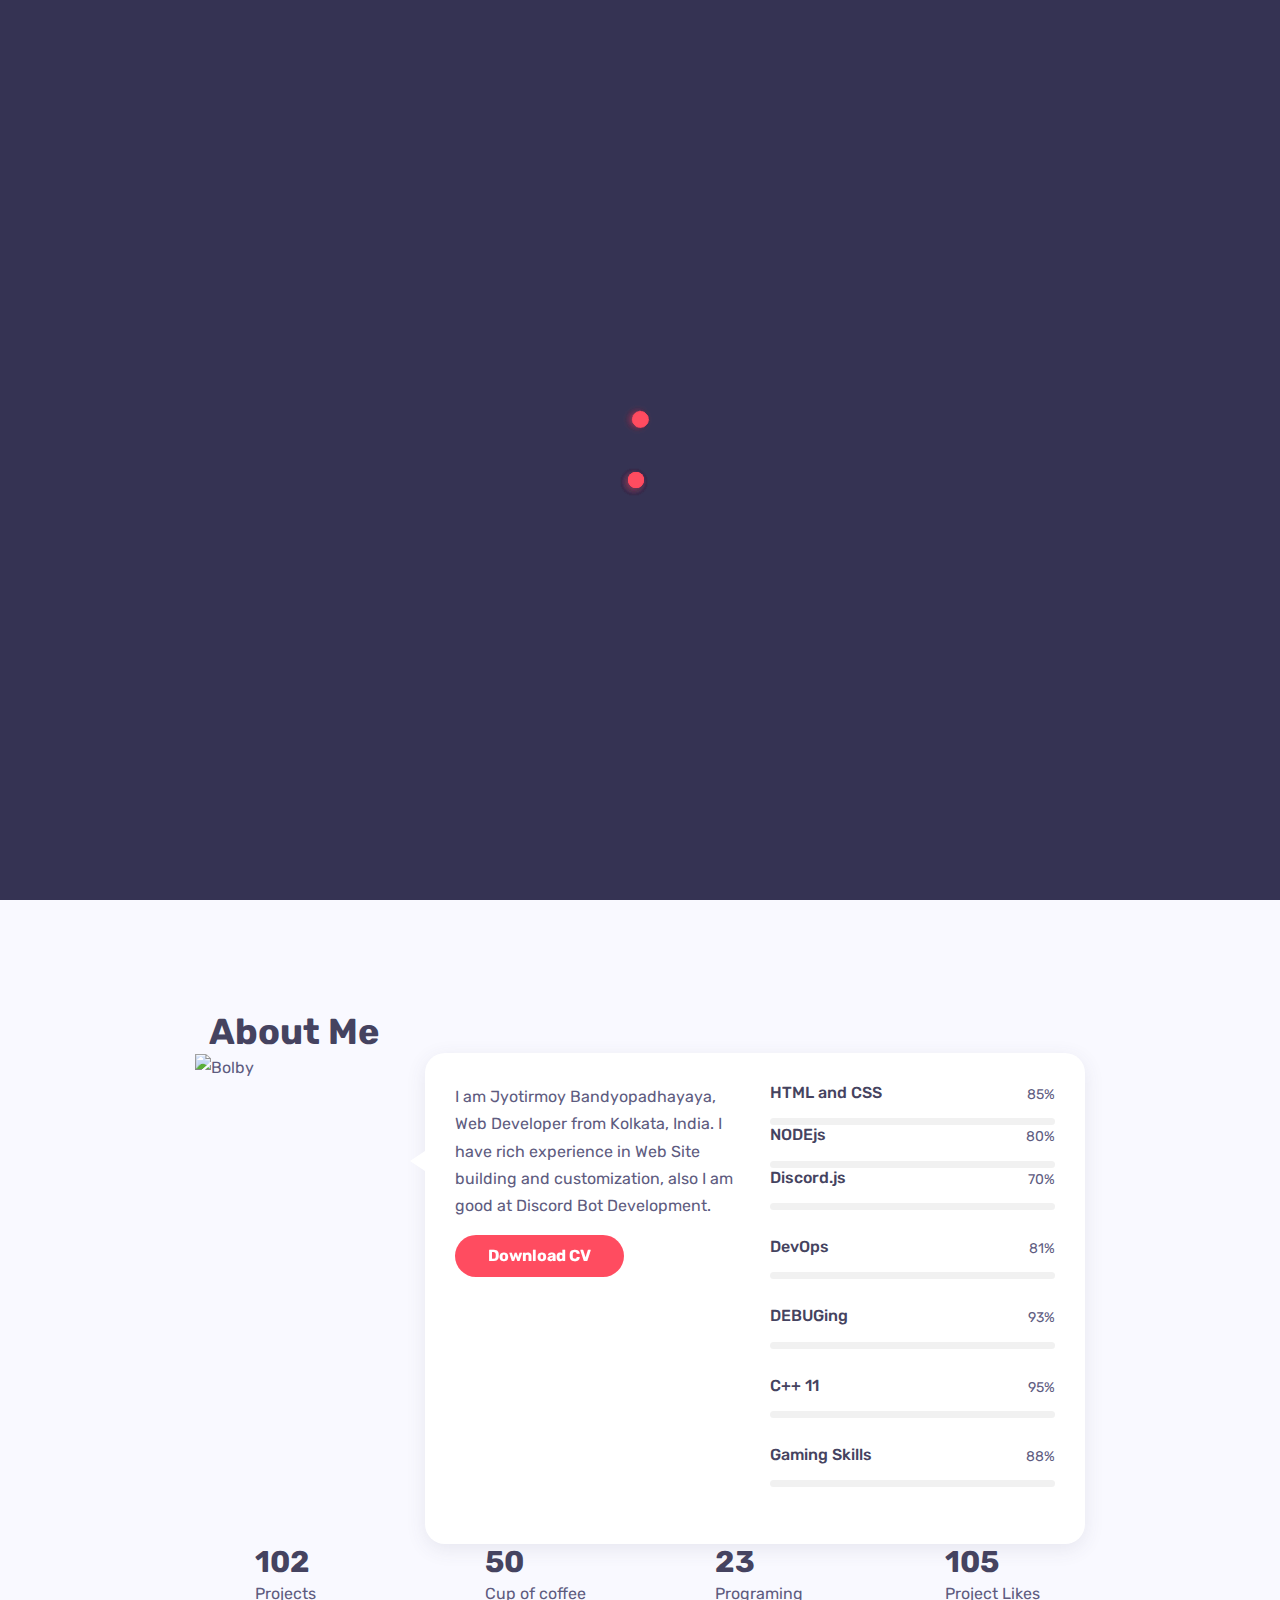
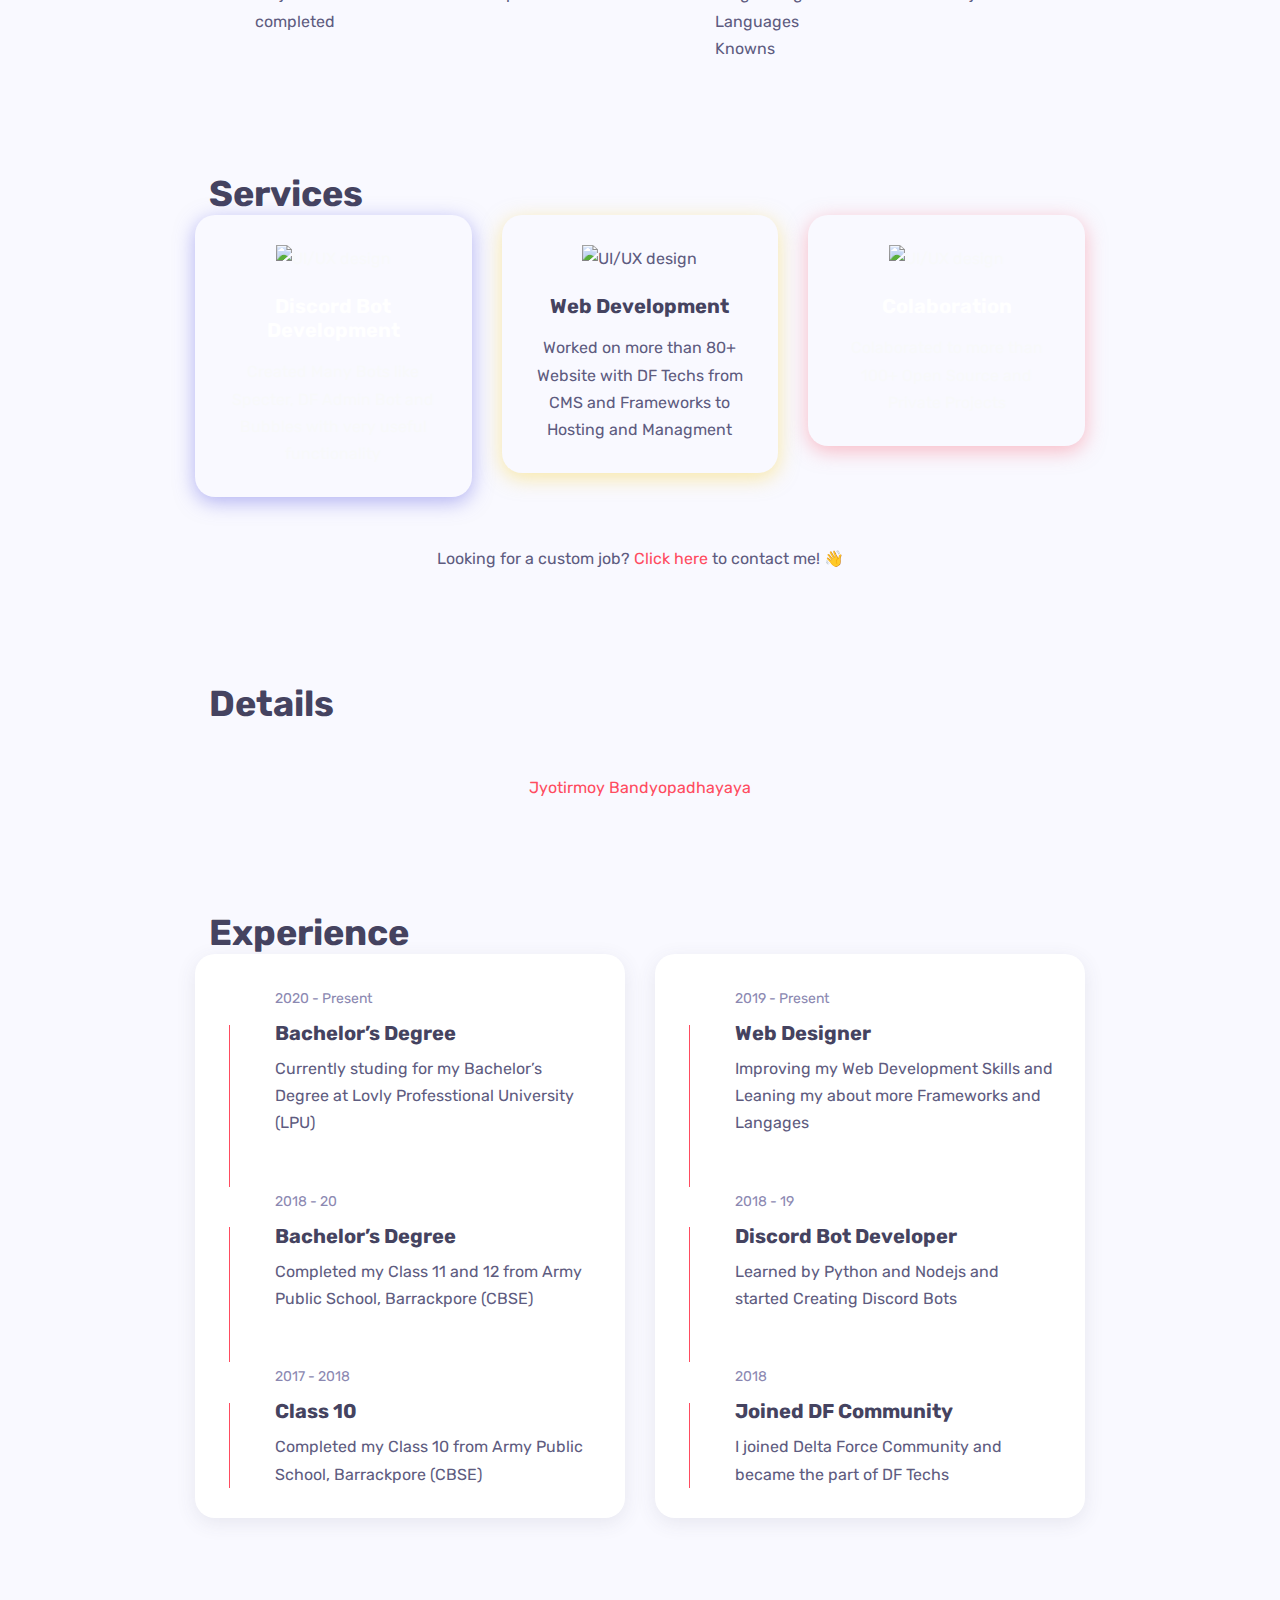
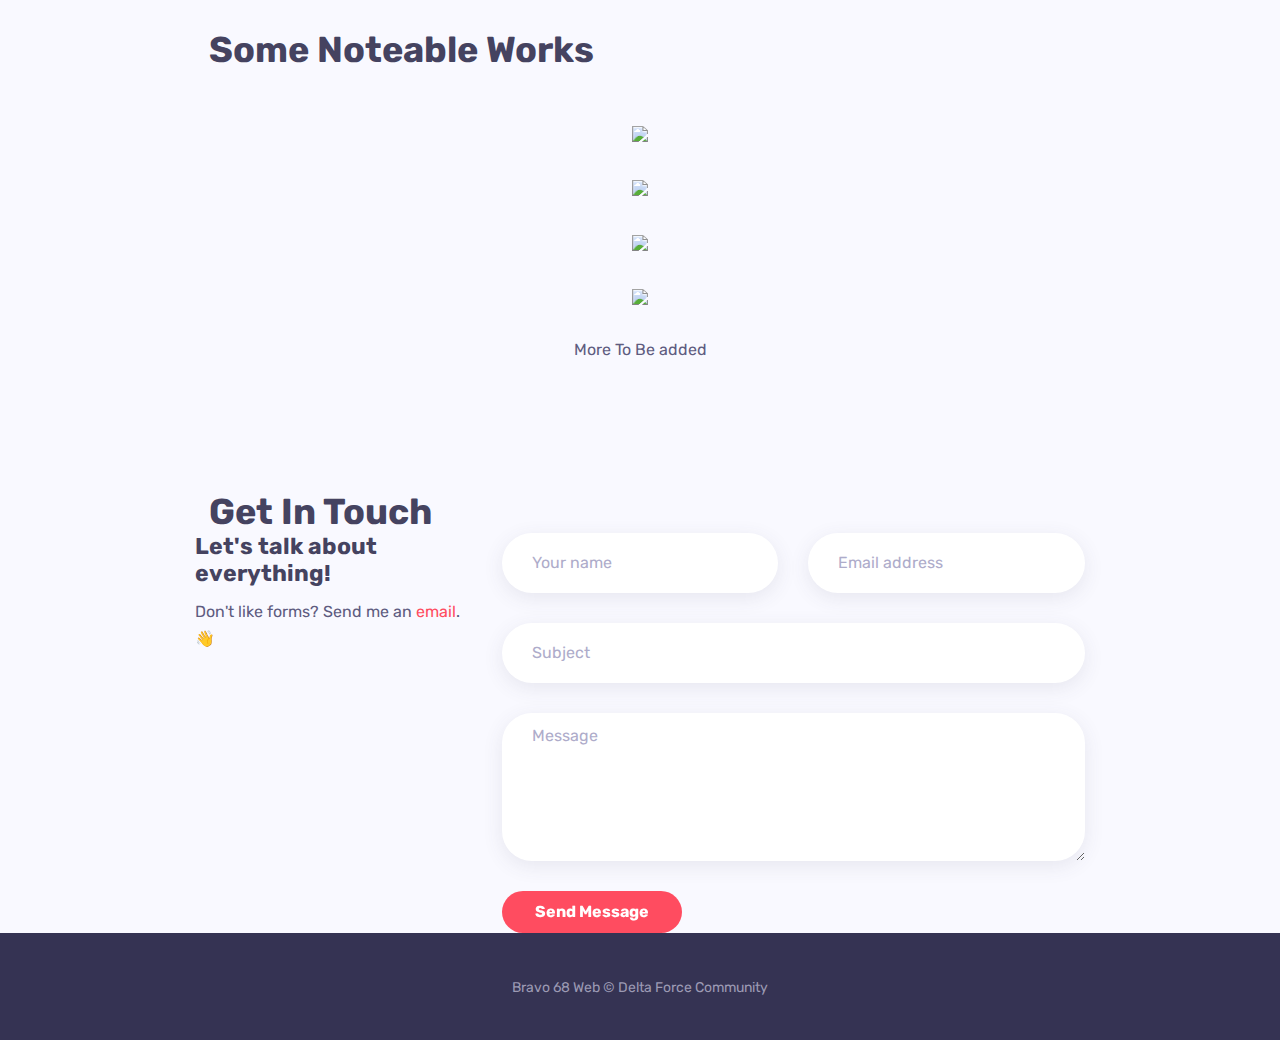
==== commit 7a5600cb: "Update index.html" ====
--- a/index.html
+++ b/index.html
@@ -1,655 +1,1092 @@
-
 <!DOCTYPE html>
 <html lang="en-US">
-<head>
-	<meta http-equiv="Content-Type" content="text/html; charset=UTF-8">
-	<title>Bravo 68 Web - GitHub Portfolio</title>
-	<meta name="description" content="The Official Portfolio of Bravo68web from Delta Force Techs">
-	<meta name="viewport" content="width=device-width, initial-scale=1, maximum-scale=1">
-	<link rel="shortcut icon" type="image/x-icon" href="images/favicon.ico">
-
-	<!-- STYLESHEETS -->
-	<link rel="stylesheet" href="https://stackpath.bootstrapcdn.com/bootstrap/4.5.2/css/bootstrap.min.css" crossorigin="anonymous" media="all">
-	<link rel="stylesheet" href="https://cdnjs.cloudflare.com/ajax/libs/font-awesome/5.14.0/css/all.min.css" crossorigin="anonymous" media="all"/>
+  <head>
+    <meta http-equiv="Content-Type" content="text/html; charset=UTF-8" />
+    <title>Bravo 68 Web - GitHub Portfolio</title>
+    <meta
+      name="description"
+      content="The Official Portfolio of Bravo68web from Delta Force Techs"
+    />
+    <meta
+      name="viewport"
+      content="width=device-width, initial-scale=1, maximum-scale=1"
+    />
+    <link rel="shortcut icon" type="image/x-icon" href="images/favicon.ico" />
+
+    <!-- STYLESHEETS -->
+    <link
+      rel="stylesheet"
+      href="https://stackpath.bootstrapcdn.com/bootstrap/4.5.2/css/bootstrap.min.css"
+      crossorigin="anonymous"
+      media="all"
+    />
+    <link
+      rel="stylesheet"
+      href="https://cdnjs.cloudflare.com/ajax/libs/font-awesome/5.14.0/css/all.min.css"
+      crossorigin="anonymous"
+      media="all"
+    />
     <!-- <link rel="stylesheet" href="css/simple-line-icons.css" type="text/css" media="all"> -->
-    <link rel="stylesheet" href="https://cdnjs.cloudflare.com/ajax/libs/simple-line-icons/2.5.5/css/simple-line-icons.min.css" crossorigin="anonymous" />
+    <link
+      rel="stylesheet"
+      href="https://cdnjs.cloudflare.com/ajax/libs/simple-line-icons/2.5.5/css/simple-line-icons.min.css"
+      crossorigin="anonymous"
+    />
     <!-- <link rel="stylesheet" href="css/slick.css" type="text/css" media="all"> -->
-    <link rel="stylesheet" href="https://cdnjs.cloudflare.com/ajax/libs/slick-carousel/1.6.0/slick.min.css" integrity="sha512-0OCvzZyRsIJ9Rg7O1S+Wf9ucukmVhyOg3h5eBG05aeH4NjG78fCEaEX3ofvndmukzENiX24fK5X/jPr6Y8yIdg==" crossorigin="anonymous" />
+    <link
+      rel="stylesheet"
+      href="https://cdnjs.cloudflare.com/ajax/libs/slick-carousel/1.6.0/slick.min.css"
+      integrity="sha512-0OCvzZyRsIJ9Rg7O1S+Wf9ucukmVhyOg3h5eBG05aeH4NjG78fCEaEX3ofvndmukzENiX24fK5X/jPr6Y8yIdg=="
+      crossorigin="anonymous"
+    />
     <!-- <link rel="stylesheet" href="css/animate.css" type="text/css" media="all"> -->
-    <link rel="stylesheet" href="https://cdnjs.cloudflare.com/ajax/libs/animate.css/3.7.2/animate.min.css" integrity="sha512-doJrC/ocU8VGVRx3O9981+2aYUn3fuWVWvqLi1U+tA2MWVzsw+NVKq1PrENF03M+TYBP92PnYUlXFH1ZW0FpLw==" crossorigin="anonymous" />
-	<link rel="stylesheet" href="css/magnific-popup.css" type="text/css" media="all">
-	<link rel="stylesheet" href="css/style.css" type="text/css" media="all">
-
-	<!--[if lt IE 9]>
+    <link
+      rel="stylesheet"
+      href="https://cdnjs.cloudflare.com/ajax/libs/animate.css/3.7.2/animate.min.css"
+      integrity="sha512-doJrC/ocU8VGVRx3O9981+2aYUn3fuWVWvqLi1U+tA2MWVzsw+NVKq1PrENF03M+TYBP92PnYUlXFH1ZW0FpLw=="
+      crossorigin="anonymous"
+    />
+    <link
+      rel="stylesheet"
+      href="css/magnific-popup.css"
+      type="text/css"
+      media="all"
+    />
+    <link rel="stylesheet" href="css/style.css" type="text/css" media="all" />
+
+    <!--[if lt IE 9]>
       <script src="https://oss.maxcdn.com/html5shiv/3.7.2/html5shiv.min.js"></script>
       <script src="https://oss.maxcdn.com/respond/1.4.2/respond.min.js"></script>
     <![endif]-->
-
-</head>
-
-<body>
-
-<!-- Preloader -->
-<div id="preloader">
-	<div class="outer">
-		<!-- Google Chrome -->
-		<div class="infinityChrome">
-			<div></div>
-			<div></div>
-			<div></div>
-		</div>
-
-		<!-- Safari and others -->
-		<div class="infinity">
-			<div>
-				<span></span>
-			</div>
-			<div>
-				<span></span>
-			</div>
-			<div>
-				<span></span>
-			</div>
-		</div>
-		<!-- Stuff -->
-		<svg xmlns="http://www.w3.org/2000/svg" version="1.1" class="goo-outer">
-			<defs>
-				<filter id="goo">
-					<feGaussianBlur in="SourceGraphic" stdDeviation="6" result="blur" />
-					<feColorMatrix in="blur" values="1 0 0 0 0  0 1 0 0 0  0 0 1 0 0  0 0 0 18 -7" result="goo" />
-					<feBlend in="SourceGraphic" in2="goo" />
-				</filter>
-			</defs>
-		</svg>
-	</div>
-</div>
-
-<!-- desktop header -->
-<header class="desktop-header-3 fixed-top">
-
-    <div class="container">
-	
+    <script
+      data-name="BMC-Widget"
+      src="https://cdnjs.buymeacoffee.com/1.0.0/widget.prod.min.js"
+      data-id="bravo68web"
+      data-description="Support me on Buy me a coffee!"
+      data-message="Thank you for visiting. You can now buy me a coffee!"
+      data-color="#FFDD00"
+      data-position="Right"
+      data-x_margin="18"
+      data-y_margin="18"
+    ></script>
+  </head>
+
+  <body>
+    <!-- Preloader -->
+    <div id="preloader">
+      <div class="outer">
+        <!-- Google Chrome -->
+        <div class="infinityChrome">
+          <div></div>
+          <div></div>
+          <div></div>
+        </div>
+
+        <!-- Safari and others -->
+        <div class="infinity">
+          <div>
+            <span></span>
+          </div>
+          <div>
+            <span></span>
+          </div>
+          <div>
+            <span></span>
+          </div>
+        </div>
+        <!-- Stuff -->
+        <svg xmlns="http://www.w3.org/2000/svg" version="1.1" class="goo-outer">
+          <defs>
+            <filter id="goo">
+              <feGaussianBlur
+                in="SourceGraphic"
+                stdDeviation="6"
+                result="blur"
+              />
+              <feColorMatrix
+                in="blur"
+                values="1 0 0 0 0  0 1 0 0 0  0 0 1 0 0  0 0 0 18 -7"
+                result="goo"
+              />
+              <feBlend in="SourceGraphic" in2="goo" />
+            </filter>
+          </defs>
+        </svg>
+      </div>
+    </div>
+
+    <!-- desktop header -->
+    <header class="desktop-header-3 fixed-top">
+      <div class="container">
         <nav class="navbar navbar-expand-lg navbar-dark">
-            <a class="navbar-brand" href="index.html"><img src="images/name-logo.png" alt="bravo68web logo" /></a> <button aria-controls="navbarNavDropdown" aria-expanded="false" aria-label="Toggle navigation" class="navbar-toggler" data-target="#navbarNavDropdown" data-toggle="collapse" type="button"><span class="navbar-toggler-icon"></span></button>
-            <div class="collapse navbar-collapse" id="navbarNavDropdown">
-                <ul class="navbar-nav ml-auto scrollspy">
-                    <li class="nav-item"><a class="nav-link" href="#home">Home</a></li>
-                    <li class="nav-item"><a href="#about" class="nav-link">About</a></li>
-                    <li class="nav-item"><a href="#services" class="nav-link">Services</a></li>
-                    <li class="nav-item"><a href="#experience" class="nav-link">Experience</a></li>
-                    <li class="nav-item"><a href="#works" class="nav-link">Works</a></li>
-                    <li class="nav-item"><a href="#blog" class="nav-link">Blog</a></li>
-                    <li class="nav-item"><a href="#contact" class="nav-link">Contact</a></li>
-                </ul>
-            </div>
+          <a class="navbar-brand" href="index.html"
+            ><img src="images/name-logo.png" alt="bravo68web logo"
+          /></a>
+          <button
+            aria-controls="navbarNavDropdown"
+            aria-expanded="false"
+            aria-label="Toggle navigation"
+            class="navbar-toggler"
+            data-target="#navbarNavDropdown"
+            data-toggle="collapse"
+            type="button"
+          >
+            <span class="navbar-toggler-icon"></span>
+          </button>
+          <div class="collapse navbar-collapse" id="navbarNavDropdown">
+            <ul class="navbar-nav ml-auto scrollspy">
+              <li class="nav-item">
+                <a class="nav-link" href="#home">Home</a>
+              </li>
+              <li class="nav-item">
+                <a href="#about" class="nav-link">About</a>
+              </li>
+              <li class="nav-item">
+                <a href="#services" class="nav-link">Services</a>
+              </li>
+              <li class="nav-item">
+                <a href="#details" class="nav-link">Details</a>
+              </li>
+              <li class="nav-item">
+                <a href="#experience" class="nav-link">Experience</a>
+              </li>
+              <li class="nav-item">
+                <a href="#works" class="nav-link">Works</a>
+              </li>
+              <li class="nav-item">
+                <a href="#contact" class="nav-link">Contact</a>
+              </li>
+            </ul>
+          </div>
         </nav>
-
-    </div>
-
-</header>
-
-<!-- main layout -->
-<main class="content-3">
-	
-	<!-- section home -->
-	<section id="home" class="home d-flex align-items-center">
-		<div class="container">
-
-			<!-- intro -->
-			<div class="intro">
-				<!-- avatar image -->
-				<img src="images/logo-resized.jpg" alt="Bolby" class="mb-4" />
-
-				<!-- info -->
-				<h1 class="mb-2 mt-0">Jyotirmoy Bandyopadhayaya</h1>
-				<span>I'm a <span class="text-rotating">Full Stack Web Developer, Discord Bot Developer, Programmer, Inovator, Gamer</span></span>
-
-				<!-- social icons -->
-				<ul class="social-icons light list-inline mb-0 mt-4">
-					<li class="list-inline-item"><a href="https://www.instagram.com/jbandyopadhayaya/"><i class="fab fa-instagram"></i></a></li>
-					<li class="list-inline-item"><a href="https://twitter.com/bravo68web"><i class="fab fa-twitter"></i></a></li>
-					<li class="list-inline-item"><a href="https://github.com/bravo68web"><i class="fab fa-github-square"></i></a></li>
-                    <li class="list-inline-item"><a href="https://keybase.io/bravo68web"><i class="fab fa-keybase"></i></a></li>
-                    <li class="list-inline-item"><a href="https://steamcommunity.com/id/bravo68web  "><i class="fab fa-steam"></i></a></li>
-					<li class="list-inline-item"><a href="https://www.linkedin.com/in/jyotirmoy-bandyopadhayaya-9509331b7/"><i class="fab fa-linkedin"></i></a></li>
-				</ul>
-
-				<!-- buttons -->
-				<div class="mt-4">
-					<a href="#contact" class="btn btn-default">Contact me</a>
-				</div>
-			</div>
-			
-			<!-- scroll down mouse wheel -->
-			<div class="scroll-down">
-				<a href="#about" class="mouse-wrapper">
-					<span>Scroll Down</span>
-					<span class="mouse">
-						<span class="wheel"></span>
-					</span>
-				</a>
-			</div>
-
-			<!-- parallax layers -->
-			<div class="parallax" data-relative-input="true">
-
-				<svg width="27" height="29" data-depth="0.3" class="layer p1" xmlns="http://www.w3.org/2000/svg"><path d="M21.15625.60099c4.37954 3.67487 6.46544 9.40612 5.47254 15.03526-.9929 5.62915-4.91339 10.30141-10.2846 12.25672-5.37122 1.9553-11.3776.89631-15.75715-2.77856l2.05692-2.45134c3.50315 2.93948 8.3087 3.78663 12.60572 2.22284 4.297-1.5638 7.43381-5.30209 8.22768-9.80537.79387-4.50328-.8749-9.08872-4.37803-12.02821L21.15625.60099z" fill="#FFD15C" fill-rule="evenodd"/></svg>
-
-				<svg width="26" height="26" data-depth="0.2" class="layer p2" xmlns="http://www.w3.org/2000/svg"><path d="M13 3.3541L2.42705 24.5h21.1459L13 3.3541z" stroke="#FF4C60" stroke-width="3" fill="none" fill-rule="evenodd"/></svg>
-
-				<svg width="30" height="25" data-depth="0.3" class="layer p3" xmlns="http://www.w3.org/2000/svg"><path d="M.1436 8.9282C3.00213 3.97706 8.2841.92763 14.00013.92796c5.71605.00032 10.9981 3.04992 13.85641 8 2.8583 4.95007 2.8584 11.0491-.00014 16.00024l-2.77128-1.6c2.28651-3.96036 2.28631-8.84002.00011-12.8002-2.2862-3.96017-6.5124-6.40017-11.08513-6.4-4.57271.00018-8.79872 2.43984-11.08524 6.4002l-2.77128-1.6z" fill="#44D7B6" fill-rule="evenodd"/></svg>
-
-				<svg width="15" height="23" data-depth="0.6" class="layer p4" xmlns="http://www.w3.org/2000/svg"><rect transform="rotate(30 9.86603 10.13397)" x="7" width="3" height="25" rx="1.5" fill="#FFD15C" fill-rule="evenodd"/></svg>
-
-				<svg width="15" height="23" data-depth="0.2" class="layer p5" xmlns="http://www.w3.org/2000/svg"><rect transform="rotate(30 9.86603 10.13397)" x="7" width="3" height="25" rx="1.5" fill="#6C6CE5" fill-rule="evenodd"/></svg>
-
-				<svg width="49" height="17" data-depth="0.5" class="layer p6" xmlns="http://www.w3.org/2000/svg"><g fill="#FF4C60" fill-rule="evenodd"><path d="M.5 16.5c0-5.71709 2.3825-10.99895 6.25-13.8567 3.8675-2.85774 8.6325-2.85774 12.5 0C23.1175 5.50106 25.5 10.78292 25.5 16.5H23c0-4.57303-1.90625-8.79884-5-11.08535-3.09375-2.28652-6.90625-2.28652-10 0C4.90625 7.70116 3 11.92697 3 16.5H.5z"/><path d="M23.5 16.5c0-5.71709 2.3825-10.99895 6.25-13.8567 3.8675-2.85774 8.6325-2.85774 12.5 0C46.1175 5.50106 48.5 10.78292 48.5 16.5H46c0-4.57303-1.90625-8.79884-5-11.08535-3.09375-2.28652-6.90625-2.28652-10 0-3.09375 2.28651-5 6.51232-5 11.08535h-2.5z"/></g></svg>
-
-				<svg width="26" height="26" data-depth="0.4" class="layer p7" xmlns="http://www.w3.org/2000/svg"><path d="M13 22.6459L2.42705 1.5h21.1459L13 22.6459z" stroke="#FFD15C" stroke-width="3" fill="none" fill-rule="evenodd"/></svg>
-
-				<svg width="19" height="21" data-depth="0.3" class="layer p8" xmlns="http://www.w3.org/2000/svg"><rect transform="rotate(-40 6.25252 10.12626)" x="7" width="3" height="25" rx="1.5" fill="#6C6CE5" fill-rule="evenodd"/></svg>
-
-				<svg width="30" height="25" data-depth="0.3" data-depth-y="-1.30" class="layer p9" xmlns="http://www.w3.org/2000/svg"><path d="M29.8564 16.0718c-2.85854 4.95114-8.1405 8.00057-13.85654 8.00024-5.71605-.00032-10.9981-3.04992-13.85641-8-2.8583-4.95007-2.8584-11.0491.00014-16.00024l2.77128 1.6c-2.28651 3.96036-2.28631 8.84002-.00011 12.8002 2.2862 3.96017 6.5124 6.40017 11.08513 6.4 4.57271-.00018 8.79872-2.43984 11.08524-6.4002l2.77128 1.6z" fill="#6C6CE5" fill-rule="evenodd"/></svg>
-
-				<svg width="47" height="29" data-depth="0.2" class="layer p10" xmlns="http://www.w3.org/2000/svg"><g fill="#44D7B6" fill-rule="evenodd"><path d="M46.78878 17.19094c-1.95535 5.3723-6.00068 9.52077-10.61234 10.8834-4.61167 1.36265-9.0893-.26708-11.74616-4.27524-2.65686-4.00817-3.08917-9.78636-1.13381-15.15866l2.34923.85505c-1.56407 4.29724-1.2181 8.92018.90705 12.12693 2.12514 3.20674 5.70772 4.5107 9.39692 3.4202 3.68921-1.0905 6.92581-4.40949 8.48988-8.70673l2.34923.85505z"/><path d="M25.17585 9.32448c-1.95535 5.3723-6.00068 9.52077-10.61234 10.8834-4.61167 1.36264-9.0893-.26708-11.74616-4.27525C.16049 11.92447-.27182 6.14628 1.68354.77398l2.34923.85505c-1.56407 4.29724-1.2181 8.92018.90705 12.12692 2.12514 3.20675 5.70772 4.5107 9.39692 3.4202 3.68921-1.0905 6.92581-4.40948 8.48988-8.70672l2.34923.85505z"/></g></svg>
-
-				<svg width="33" height="20" data-depth="0.5" class="layer p11" xmlns="http://www.w3.org/2000/svg"><path d="M32.36774.34317c.99276 5.63023-1.09332 11.3614-5.47227 15.03536-4.37895 3.67396-10.3855 4.73307-15.75693 2.77837C5.76711 16.2022 1.84665 11.53014.8539 5.8999l3.15139-.55567c.7941 4.50356 3.93083 8.24147 8.22772 9.8056 4.29688 1.56413 9.10275.71673 12.60554-2.2227C28.34133 9.98771 30.01045 5.4024 29.21635.89884l3.15139-.55567z" fill="#FFD15C" fill-rule="evenodd"/></svg>
-
-			</div>
-		</div>
-		
-	</section>
-
-	<!-- section about -->
-	<section id="about">
-
-		<div class="container">
-			
-			<!-- section title -->
-			<h2 class="section-title wow fadeInUp">About Me</h2>
-
-			<div class="spacer" data-height="60"></div>
-			
-			<div class="row">
-
-				<div class="col-md-3">
-					<div class="text-center text-md-left">
-						<!-- avatar image -->
-						<img src="images/circle-cropped.png" alt="Bolby" />
-					</div>
-					<div class="spacer d-md-none d-lg-none" data-height="30"></div>
-				</div>
-
-				<div class="col-md-9 triangle-left-md triangle-top-sm">
-					<div class="rounded bg-white shadow-dark padding-30">
-						<div class="row">
-							<div class="col-md-6">
-								<!-- about text -->
-								<p>I am Jyotirmoy Bandyopadhayaya, Web Developer from Kolkata, India. I have rich experience in Web Site building and customization, also I am good at Discord Bot Development.</p>
-								<div class="mt-3">
-									<a href="#" class="btn btn-default">Download CV</a>
-								</div>
-								<div class="spacer d-md-none d-lg-none" data-height="30"></div>
-							</div>
-							<div class="col-md-6">
-								<!-- skill item -->
-								<div class="skill-item">
-									<div class="skill-info clearfix">
-										<h4 class="float-left mb-3 mt-0">HTML and CSS</h4>
-										<span class="float-right">85%</span>
-									</div>
-									<div class="progress">
-										<div class="progress-bar data-background" role="progressbar" aria-valuemin="0" aria-valuemax="100" aria-valuenow="85" data-color="#f54e38">
-										</div>
-									</div>
-									<div class="spacer" data-height="20"></div>
-								</div>
-
-								<!-- skill item -->
-								<div class="skill-item">
-									<div class="skill-info clearfix">
-										<h4 class="float-left mb-3 mt-0">NODEjs</h4>
-										<span class="float-right">80%</span>
-									</div>
-									<div class="progress">
-										<div class="progress-bar data-background" role="progressbar" aria-valuemin="0" aria-valuemax="100" aria-valuenow="80" data-color="#69fc44">
-										</div>
-									</div>
-									<div class="spacer" data-height="20"></div>
-								</div>
-
-								<!-- skill item -->
-								<div class="skill-item">
-									<div class="skill-info clearfix">
-										<h4 class="float-left mb-3 mt-0">Discord.js</h4>
-										<span class="float-right">70%</span>
-									</div>
-									<div class="progress">
-										<div class="progress-bar data-background" role="progressbar" aria-valuemin="0" aria-valuemax="100" aria-valuenow="70" data-color="#FFD15C">
-										</div>
-									</div>
-								</div>
-								<br>
-                                
-                                <!-- skill item -->
-								<div class="skill-item">
-									<div class="skill-info clearfix">
-										<h4 class="float-left mb-3 mt-0">DevOps</h4>
-										<span class="float-right">81%</span>
-									</div>
-									<div class="progress">
-										<div class="progress-bar data-background" role="progressbar" aria-valuemin="0" aria-valuemax="100" aria-valuenow="81" data-color="#234869">
-										</div>
-									</div>
-								</div>
-								<br>
-                                
-                                <!-- skill item -->
-								<div class="skill-item">
-									<div class="skill-info clearfix">
-										<h4 class="float-left mb-3 mt-0">DEBUGing</h4>
-										<span class="float-right">93%</span>
-									</div>
-									<div class="progress">
-										<div class="progress-bar data-background" role="progressbar" aria-valuemin="0" aria-valuemax="100" aria-valuenow="93" data-color="#523c4d">
-										</div>
-									</div>
-								</div>
-								<br>
-                                
-                                <!-- skill item -->
-								<div class="skill-item">
-									<div class="skill-info clearfix">
-										<h4 class="float-left mb-3 mt-0">C++ 11</h4>
-										<span class="float-right">95%</span>
-									</div>
-									<div class="progress">
-										<div class="progress-bar data-background" role="progressbar" aria-valuemin="0" aria-valuemax="100" aria-valuenow="95" data-color="#f511c3">
-										</div>
-									</div>
-                                </div>
-                                <br>
-                                <!-- skill item -->
-								<div class="skill-item">
-									<div class="skill-info clearfix">
-										<h4 class="float-left mb-3 mt-0">Gaming Skills</h4>
-										<span class="float-right">88%</span>
-									</div>
-									<div class="progress">
-										<div class="progress-bar data-background" role="progressbar" aria-valuemin="0" aria-valuemax="100" aria-valuenow="88" data-color="#FFD15C">
-										</div>
-									</div>
-								</div>
-								<br>
-							</div>
-						</div>
-					</div>
-				</div>
-
-			</div>
-			<!-- row end -->
-
-			<div class="spacer" data-height="70"></div>
-			
-			<div class="row">
-				
-				<div class="col-md-3 col-sm-6">
-					<!-- fact item -->
-					<div class="fact-item">
-						<span class="icon icon-fire"></span>
-						<div class="details">
-							<h3 class="mb-0 mt-0 number"><em class="count">102</em></h3>
-							<p class="mb-0">Projects completed</p>
-						</div>
-					</div>
-					<div class="spacer d-md-none d-lg-none" data-height="30"></div>
-				</div>
-
-				<div class="col-md-3 col-sm-6">
-					<!-- fact item -->
-					<div class="fact-item">
-						<span class="icon icon-cup"></span>
-						<div class="details">
-							<h3 class="mb-0 mt-0 number"><em class="count">50</em></h3>
-							<p class="mb-0">Cup of coffee</p>
-						</div>
-					</div>
-					<div class="spacer d-md-none d-lg-none" data-height="30"></div>
-				</div>
-
-				<div class="col-md-3 col-sm-6">
-					<div class="fact-item">
-						<span class="icon icon-people"></span>
-						<div class="details">
-							<h3 class="mb-0 mt-0 number"><em class="count">23</em></h3>
-							<p class="mb-0">Programing Languages Knowns</p>
-						</div>
-					</div>
-					<div class="spacer d-md-none d-lg-none" data-height="30"></div>
-				</div>
-
-			     <div class="col-md-3 col-sm-6">
-					
-					<div class="fact-item">
-						<span class="icon icon-badge"></span>
-						<div class="details">
-							<h3 class="mb-0 mt-0 number"><em class="count">105</em></h3>
-							<p class="mb-0">Project Likes</p>
-						</div>
-					</div>
-				</div> 
-
-			</div>
-
-		</div>
-		
-	</section>
-	
-	<!-- section services -->
-	<section id="services">
-
-		<div class="container">
-			
-			<!-- section title -->
-			<h2 class="section-title wow fadeInUp">Services</h2>
-
-			<div class="spacer" data-height="60"></div>
-			
-			<div class="row">
-
-				<div class="col-md-4">
-					<!-- service box -->
-					<div class="service-box rounded data-background padding-30 text-center text-light shadow-blue" data-color="#6C6CE5">
-						<img src="https://dashnews.org/wp-content/uploads/2018/10/Dash-Discord.jpg" alt="UI/UX design" />
-						<h3 class="mb-3 mt-0">Discord Bot Development</h3>
-						<p class="mb-0">Created Many Bots like Specter, DF Admin Bot and Bubbles with very useful functionality</p>
-					</div>
-					<div class="spacer d-md-none d-lg-none" data-height="30"></div>
-				</div>
-
-				<div class="col-md-4">
-					<!-- service box -->
-					<div class="service-box rounded data-background padding-30 text-center shadow-yellow" data-color="#F9D74C">
-						<img src="images/web-development-banner.jpg" alt="UI/UX design" />
-						<h3 class="mb-3 mt-0">Web Development</h3>
-						<p class="mb-0">Worked on more than 80+ Website with DF Techs from CMS and Frameworks to Hosting and Managment</p>
-					</div>
-					<div class="spacer d-md-none d-lg-none" data-height="30"></div>
-				</div>
-
-				<div class="col-md-4">
-					<!-- service box -->
-					<div class="service-box rounded data-background padding-30 text-center text-light shadow-pink" data-color="#F97B8B">
-						<img src="images/colab-logo.png" alt="UI/UX design" />
-						<h3 class="mb-3 mt-0">Colaboration</h3>
-						<p class="mb-0">Colaborated to more than 100+ Open Source and Private Projects</p>
-					</div>
-				</div>
-
-			</div>
-
-			<div class="mt-5 text-center">
-				<p class="mb-0">Looking for a custom job? <a href="#contact">Click here</a> to contact me! 👋</p>
-			</div>
-
-		</div>
-		
-    </section>
-    
-    <!-- section Deltails -->
-	<section id="services">
-
-		<div class="container">
-			
-			<!-- section title -->
-			<h2 class="section-title wow fadeInUp">Details</h2>
-
-			<div class="mt-5 text-center">
-				<p class="mb-0"><script src="https://gist.github.com/BRAVO68WEB/2a40c21430b88b02f3d4976ca05021be.js"></script></p>
-			</div>
-
-		</div>
-		
-	</section>
-	
-	<!-- section experience -->
-	<section id="experience">
-
-		<div class="container">
-			
-			<!-- section title -->
-			<h2 class="section-title wow fadeInUp">Experience</h2>
-
-			<div class="spacer" data-height="60"></div>
-			
-			<div class="row">
-
-				<div class="col-md-6">
-					
-					<!-- timeline wrapper -->
-					<div class="timeline edu bg-white rounded shadow-dark padding-30 overflow-hidden">
-
-						<!-- timeline item -->
-						<div class="timeline-container wow fadeInUp">
-							<div class="content">
-								<span class="time">2020 - Present</span>
-								<h3 class="title">Bachelor’s Degree</h3>
-								<p>Currently studing for my Bachelor’s Degree at Lovly Professtional University (LPU)</p> 
-							</div>
-						</div>
-
-						<!-- timeline item -->
-						<div class="timeline-container wow fadeInUp" data-wow-delay="0.2s">
-							<div class="content">
-								<span class="time">2018 - 20</span>
-								<h3 class="title">Bachelor’s Degree</h3>
-								<p>Completed my Class 11 and 12 from Army Public School, Barrackpore (CBSE)</p>
-							</div>
-						</div>
-
-						<!-- timeline item -->
-						<div class="timeline-container wow fadeInUp" data-wow-delay="0.4s">
-							<div class="content">
-								<span class="time">2017 - 2018</span>
-								<h3 class="title">Class 10</h3>
-								<p>Completed my Class 10 from Army Public School, Barrackpore (CBSE)</p>
-							</div>
-						</div>
-
-						<!-- main line -->
-						<span class="line"></span>
-
-					</div>
-
-				</div>
-
-				<div class="col-md-6">
-					
-					<!-- responsive spacer -->
-					<div class="spacer d-md-none d-lg-none" data-height="30"></div>
-
-					<!-- timeline wrapper -->
-					<div class="timeline exp bg-white rounded shadow-dark padding-30 overflow-hidden">
-
-						<!-- timeline item -->
-						<div class="timeline-container wow fadeInUp">
-							<div class="content">
-								<span class="time">2019 - Present</span>
-								<h3 class="title">Web Designer</h3>
-								<p>Improving my Web Development Skills and Leaning my about more Frameworks and Langages</p>
-							</div>
-						</div>
-
-						<!-- timeline item -->
-						<div class="timeline-container wow fadeInUp" data-wow-delay="0.2s">
-							<div class="content">
-								<span class="time">2018 - 19</span>
-								<h3 class="title">Discord Bot Developer</h3>
-								<p>Learned by Python and Nodejs and started Creating Discord Bots</p>
-							</div>
-						</div>
-
-						<!-- timeline item -->
-						<div class="timeline-container wow fadeInUp" data-wow-delay="0.4s">
-							<div class="content">
-								<span class="time">2018</span>
-								<h3 class="title">Joined DF Community</h3>
-								<p>I joined Delta Force Community and became the part of DF Techs</p>
-							</div>
-						</div>
-
-						<!-- main line -->
-						<span class="line"></span>
-
-					</div>
-
-				</div>
-
-			</div>
-
-		</div>
-		
-	</section>
-    
-    <!-- section Deltails -->
-	<section id="services">
-
-		<div class="container">
-			
-			<!-- section title -->
-			<h2 class="section-title wow fadeInUp">Some Noteable Works</h2>
-
-			<div class="mt-5 text-center">
-				<p class="mb-0"><a href="https://github.com/BRAVO68WEB/hexo-webnary-theme"><img src="https://github-link-card.s3.ap-northeast-1.amazonaws.com/BRAVO68WEB/hexo-webnary-theme.png" width="460px"></a>
+      </div>
+    </header>
+
+    <!-- main layout -->
+    <main class="content-3">
+      <!-- section home -->
+      <section id="home" class="home d-flex align-items-center">
+        <div class="container">
+          <!-- intro -->
+          <div class="intro">
+            <!-- avatar image -->
+            <img src="images/logo-resized.jpg" alt="Bolby" class="mb-4" />
+
+            <!-- info -->
+            <h1 class="mb-2 mt-0">Jyotirmoy Bandyopadhayaya</h1>
+            <span
+              >I'm a
+              <span class="text-rotating"
+                >Full Stack Web Developer, Discord Bot Developer, Programmer,
+                Inovator, Gamer</span
+              ></span
+            >
+
+            <!-- social icons -->
+            <ul class="social-icons light list-inline mb-0 mt-4">
+              <li class="list-inline-item">
+                <a href="https://www.instagram.com/jbandyopadhayaya/"
+                  ><i class="fab fa-instagram"></i
+                ></a>
+              </li>
+              <li class="list-inline-item">
+                <a href="https://twitter.com/bravo68web"
+                  ><i class="fab fa-twitter"></i
+                ></a>
+              </li>
+              <li class="list-inline-item">
+                <a href="https://github.com/bravo68web"
+                  ><i class="fab fa-github-square"></i
+                ></a>
+              </li>
+              <li class="list-inline-item">
+                <a href="https://keybase.io/bravo68web"
+                  ><i class="fab fa-keybase"></i
+                ></a>
+              </li>
+              <li class="list-inline-item">
+                <a href="https://steamcommunity.com/id/bravo68web  "
+                  ><i class="fab fa-steam"></i
+                ></a>
+              </li>
+              <li class="list-inline-item">
+                <a
+                  href="https://www.linkedin.com/in/jyotirmoy-bandyopadhayaya-9509331b7/"
+                  ><i class="fab fa-linkedin"></i
+                ></a>
+              </li>
+            </ul>
+
+            <!-- buttons -->
+            <div class="mt-4">
+              <a href="#contact" class="btn btn-default">Contact me</a>
+            </div>
+          </div>
+
+          <!-- scroll down mouse wheel -->
+          <div class="scroll-down">
+            <a href="#about" class="mouse-wrapper">
+              <span>Scroll Down</span>
+              <span class="mouse">
+                <span class="wheel"></span>
+              </span>
+            </a>
+          </div>
+
+          <!-- parallax layers -->
+          <div class="parallax" data-relative-input="true">
+            <svg
+              width="27"
+              height="29"
+              data-depth="0.3"
+              class="layer p1"
+              xmlns="http://www.w3.org/2000/svg"
+            >
+              <path
+                d="M21.15625.60099c4.37954 3.67487 6.46544 9.40612 5.47254 15.03526-.9929 5.62915-4.91339 10.30141-10.2846 12.25672-5.37122 1.9553-11.3776.89631-15.75715-2.77856l2.05692-2.45134c3.50315 2.93948 8.3087 3.78663 12.60572 2.22284 4.297-1.5638 7.43381-5.30209 8.22768-9.80537.79387-4.50328-.8749-9.08872-4.37803-12.02821L21.15625.60099z"
+                fill="#FFD15C"
+                fill-rule="evenodd"
+              />
+            </svg>
+
+            <svg
+              width="26"
+              height="26"
+              data-depth="0.2"
+              class="layer p2"
+              xmlns="http://www.w3.org/2000/svg"
+            >
+              <path
+                d="M13 3.3541L2.42705 24.5h21.1459L13 3.3541z"
+                stroke="#FF4C60"
+                stroke-width="3"
+                fill="none"
+                fill-rule="evenodd"
+              />
+            </svg>
+
+            <svg
+              width="30"
+              height="25"
+              data-depth="0.3"
+              class="layer p3"
+              xmlns="http://www.w3.org/2000/svg"
+            >
+              <path
+                d="M.1436 8.9282C3.00213 3.97706 8.2841.92763 14.00013.92796c5.71605.00032 10.9981 3.04992 13.85641 8 2.8583 4.95007 2.8584 11.0491-.00014 16.00024l-2.77128-1.6c2.28651-3.96036 2.28631-8.84002.00011-12.8002-2.2862-3.96017-6.5124-6.40017-11.08513-6.4-4.57271.00018-8.79872 2.43984-11.08524 6.4002l-2.77128-1.6z"
+                fill="#44D7B6"
+                fill-rule="evenodd"
+              />
+            </svg>
+
+            <svg
+              width="15"
+              height="23"
+              data-depth="0.6"
+              class="layer p4"
+              xmlns="http://www.w3.org/2000/svg"
+            >
+              <rect
+                transform="rotate(30 9.86603 10.13397)"
+                x="7"
+                width="3"
+                height="25"
+                rx="1.5"
+                fill="#FFD15C"
+                fill-rule="evenodd"
+              />
+            </svg>
+
+            <svg
+              width="15"
+              height="23"
+              data-depth="0.2"
+              class="layer p5"
+              xmlns="http://www.w3.org/2000/svg"
+            >
+              <rect
+                transform="rotate(30 9.86603 10.13397)"
+                x="7"
+                width="3"
+                height="25"
+                rx="1.5"
+                fill="#6C6CE5"
+                fill-rule="evenodd"
+              />
+            </svg>
+
+            <svg
+              width="49"
+              height="17"
+              data-depth="0.5"
+              class="layer p6"
+              xmlns="http://www.w3.org/2000/svg"
+            >
+              <g fill="#FF4C60" fill-rule="evenodd">
+                <path
+                  d="M.5 16.5c0-5.71709 2.3825-10.99895 6.25-13.8567 3.8675-2.85774 8.6325-2.85774 12.5 0C23.1175 5.50106 25.5 10.78292 25.5 16.5H23c0-4.57303-1.90625-8.79884-5-11.08535-3.09375-2.28652-6.90625-2.28652-10 0C4.90625 7.70116 3 11.92697 3 16.5H.5z"
+                />
+                <path
+                  d="M23.5 16.5c0-5.71709 2.3825-10.99895 6.25-13.8567 3.8675-2.85774 8.6325-2.85774 12.5 0C46.1175 5.50106 48.5 10.78292 48.5 16.5H46c0-4.57303-1.90625-8.79884-5-11.08535-3.09375-2.28652-6.90625-2.28652-10 0-3.09375 2.28651-5 6.51232-5 11.08535h-2.5z"
+                />
+              </g>
+            </svg>
+
+            <svg
+              width="26"
+              height="26"
+              data-depth="0.4"
+              class="layer p7"
+              xmlns="http://www.w3.org/2000/svg"
+            >
+              <path
+                d="M13 22.6459L2.42705 1.5h21.1459L13 22.6459z"
+                stroke="#FFD15C"
+                stroke-width="3"
+                fill="none"
+                fill-rule="evenodd"
+              />
+            </svg>
+
+            <svg
+              width="19"
+              height="21"
+              data-depth="0.3"
+              class="layer p8"
+              xmlns="http://www.w3.org/2000/svg"
+            >
+              <rect
+                transform="rotate(-40 6.25252 10.12626)"
+                x="7"
+                width="3"
+                height="25"
+                rx="1.5"
+                fill="#6C6CE5"
+                fill-rule="evenodd"
+              />
+            </svg>
+
+            <svg
+              width="30"
+              height="25"
+              data-depth="0.3"
+              data-depth-y="-1.30"
+              class="layer p9"
+              xmlns="http://www.w3.org/2000/svg"
+            >
+              <path
+                d="M29.8564 16.0718c-2.85854 4.95114-8.1405 8.00057-13.85654 8.00024-5.71605-.00032-10.9981-3.04992-13.85641-8-2.8583-4.95007-2.8584-11.0491.00014-16.00024l2.77128 1.6c-2.28651 3.96036-2.28631 8.84002-.00011 12.8002 2.2862 3.96017 6.5124 6.40017 11.08513 6.4 4.57271-.00018 8.79872-2.43984 11.08524-6.4002l2.77128 1.6z"
+                fill="#6C6CE5"
+                fill-rule="evenodd"
+              />
+            </svg>
+
+            <svg
+              width="47"
+              height="29"
+              data-depth="0.2"
+              class="layer p10"
+              xmlns="http://www.w3.org/2000/svg"
+            >
+              <g fill="#44D7B6" fill-rule="evenodd">
+                <path
+                  d="M46.78878 17.19094c-1.95535 5.3723-6.00068 9.52077-10.61234 10.8834-4.61167 1.36265-9.0893-.26708-11.74616-4.27524-2.65686-4.00817-3.08917-9.78636-1.13381-15.15866l2.34923.85505c-1.56407 4.29724-1.2181 8.92018.90705 12.12693 2.12514 3.20674 5.70772 4.5107 9.39692 3.4202 3.68921-1.0905 6.92581-4.40949 8.48988-8.70673l2.34923.85505z"
+                />
+                <path
+                  d="M25.17585 9.32448c-1.95535 5.3723-6.00068 9.52077-10.61234 10.8834-4.61167 1.36264-9.0893-.26708-11.74616-4.27525C.16049 11.92447-.27182 6.14628 1.68354.77398l2.34923.85505c-1.56407 4.29724-1.2181 8.92018.90705 12.12692 2.12514 3.20675 5.70772 4.5107 9.39692 3.4202 3.68921-1.0905 6.92581-4.40948 8.48988-8.70672l2.34923.85505z"
+                />
+              </g>
+            </svg>
+
+            <svg
+              width="33"
+              height="20"
+              data-depth="0.5"
+              class="layer p11"
+              xmlns="http://www.w3.org/2000/svg"
+            >
+              <path
+                d="M32.36774.34317c.99276 5.63023-1.09332 11.3614-5.47227 15.03536-4.37895 3.67396-10.3855 4.73307-15.75693 2.77837C5.76711 16.2022 1.84665 11.53014.8539 5.8999l3.15139-.55567c.7941 4.50356 3.93083 8.24147 8.22772 9.8056 4.29688 1.56413 9.10275.71673 12.60554-2.2227C28.34133 9.98771 30.01045 5.4024 29.21635.89884l3.15139-.55567z"
+                fill="#FFD15C"
+                fill-rule="evenodd"
+              />
+            </svg>
+          </div>
+        </div>
+      </section>
+
+      <!-- section about -->
+      <section id="about">
+        <div class="container">
+          <!-- section title -->
+          <h2 class="section-title wow fadeInUp">About Me</h2>
+
+          <div class="spacer" data-height="60"></div>
+
+          <div class="row">
+            <div class="col-md-3">
+              <div class="text-center text-md-left">
+                <!-- avatar image -->
+                <img src="images/circle-cropped.png" alt="Bolby" />
+              </div>
+              <div class="spacer d-md-none d-lg-none" data-height="30"></div>
+            </div>
+
+            <div class="col-md-9 triangle-left-md triangle-top-sm">
+              <div class="rounded bg-white shadow-dark padding-30">
+                <div class="row">
+                  <div class="col-md-6">
+                    <!-- about text -->
+                    <p>
+                      I am Jyotirmoy Bandyopadhayaya, Web Developer from
+                      Kolkata, India. I have rich experience in Web Site
+                      building and customization, also I am good at Discord Bot
+                      Development.
+                    </p>
+                    <div class="mt-3">
+                      <a href="./Portfolio-converted.pdf" class="btn btn-default">Download CV</a>
+                    </div>
+                    <div
+                      class="spacer d-md-none d-lg-none"
+                      data-height="30"
+                    ></div>
+                  </div>
+                  <div class="col-md-6">
+                    <!-- skill item -->
+                    <div class="skill-item">
+                      <div class="skill-info clearfix">
+                        <h4 class="float-left mb-3 mt-0">HTML and CSS</h4>
+                        <span class="float-right">85%</span>
+                      </div>
+                      <div class="progress">
+                        <div
+                          class="progress-bar data-background"
+                          role="progressbar"
+                          aria-valuemin="0"
+                          aria-valuemax="100"
+                          aria-valuenow="85"
+                          data-color="#f54e38"
+                        ></div>
+                      </div>
+                      <div class="spacer" data-height="20"></div>
+                    </div>
+
+                    <!-- skill item -->
+                    <div class="skill-item">
+                      <div class="skill-info clearfix">
+                        <h4 class="float-left mb-3 mt-0">NODEjs</h4>
+                        <span class="float-right">80%</span>
+                      </div>
+                      <div class="progress">
+                        <div
+                          class="progress-bar data-background"
+                          role="progressbar"
+                          aria-valuemin="0"
+                          aria-valuemax="100"
+                          aria-valuenow="80"
+                          data-color="#69fc44"
+                        ></div>
+                      </div>
+                      <div class="spacer" data-height="20"></div>
+                    </div>
+
+                    <!-- skill item -->
+                    <div class="skill-item">
+                      <div class="skill-info clearfix">
+                        <h4 class="float-left mb-3 mt-0">Discord.js</h4>
+                        <span class="float-right">70%</span>
+                      </div>
+                      <div class="progress">
+                        <div
+                          class="progress-bar data-background"
+                          role="progressbar"
+                          aria-valuemin="0"
+                          aria-valuemax="100"
+                          aria-valuenow="70"
+                          data-color="#FFD15C"
+                        ></div>
+                      </div>
+                    </div>
+                    <br />
+
+                    <!-- skill item -->
+                    <div class="skill-item">
+                      <div class="skill-info clearfix">
+                        <h4 class="float-left mb-3 mt-0">DevOps</h4>
+                        <span class="float-right">81%</span>
+                      </div>
+                      <div class="progress">
+                        <div
+                          class="progress-bar data-background"
+                          role="progressbar"
+                          aria-valuemin="0"
+                          aria-valuemax="100"
+                          aria-valuenow="81"
+                          data-color="#234869"
+                        ></div>
+                      </div>
+                    </div>
+                    <br />
+
+                    <!-- skill item -->
+                    <div class="skill-item">
+                      <div class="skill-info clearfix">
+                        <h4 class="float-left mb-3 mt-0">DEBUGing</h4>
+                        <span class="float-right">93%</span>
+                      </div>
+                      <div class="progress">
+                        <div
+                          class="progress-bar data-background"
+                          role="progressbar"
+                          aria-valuemin="0"
+                          aria-valuemax="100"
+                          aria-valuenow="93"
+                          data-color="#523c4d"
+                        ></div>
+                      </div>
+                    </div>
+                    <br />
+
+                    <!-- skill item -->
+                    <div class="skill-item">
+                      <div class="skill-info clearfix">
+                        <h4 class="float-left mb-3 mt-0">C++ 11</h4>
+                        <span class="float-right">95%</span>
+                      </div>
+                      <div class="progress">
+                        <div
+                          class="progress-bar data-background"
+                          role="progressbar"
+                          aria-valuemin="0"
+                          aria-valuemax="100"
+                          aria-valuenow="95"
+                          data-color="#f511c3"
+                        ></div>
+                      </div>
+                    </div>
+                    <br />
+                    <!-- skill item -->
+                    <div class="skill-item">
+                      <div class="skill-info clearfix">
+                        <h4 class="float-left mb-3 mt-0">Gaming Skills</h4>
+                        <span class="float-right">88%</span>
+                      </div>
+                      <div class="progress">
+                        <div
+                          class="progress-bar data-background"
+                          role="progressbar"
+                          aria-valuemin="0"
+                          aria-valuemax="100"
+                          aria-valuenow="88"
+                          data-color="#FFD15C"
+                        ></div>
+                      </div>
+                    </div>
+                    <br />
+                  </div>
+                </div>
+              </div>
+            </div>
+          </div>
+          <!-- row end -->
+
+          <div class="spacer" data-height="70"></div>
+
+          <div class="row">
+            <div class="col-md-3 col-sm-6">
+              <!-- fact item -->
+              <div class="fact-item">
+                <span class="icon icon-fire"></span>
+                <div class="details">
+                  <h3 class="mb-0 mt-0 number"><em class="count">102</em></h3>
+                  <p class="mb-0">Projects completed</p>
+                </div>
+              </div>
+              <div class="spacer d-md-none d-lg-none" data-height="30"></div>
+            </div>
+
+            <div class="col-md-3 col-sm-6">
+              <!-- fact item -->
+              <div class="fact-item">
+                <span class="icon icon-cup"></span>
+                <div class="details">
+                  <h3 class="mb-0 mt-0 number"><em class="count">50</em></h3>
+                  <p class="mb-0">Cup of coffee</p>
+                </div>
+              </div>
+              <div class="spacer d-md-none d-lg-none" data-height="30"></div>
+            </div>
+
+            <div class="col-md-3 col-sm-6">
+              <div class="fact-item">
+                <span class="icon icon-people"></span>
+                <div class="details">
+                  <h3 class="mb-0 mt-0 number"><em class="count">23</em></h3>
+                  <p class="mb-0">Programing Languages Knowns</p>
+                </div>
+              </div>
+              <div class="spacer d-md-none d-lg-none" data-height="30"></div>
+            </div>
+
+            <div class="col-md-3 col-sm-6">
+              <div class="fact-item">
+                <span class="icon icon-badge"></span>
+                <div class="details">
+                  <h3 class="mb-0 mt-0 number"><em class="count">105</em></h3>
+                  <p class="mb-0">Project Likes</p>
+                </div>
+              </div>
+            </div>
+          </div>
+        </div>
+      </section>
+
+      <!-- section services -->
+      <section id="services">
+        <div class="container">
+          <!-- section title -->
+          <h2 class="section-title wow fadeInUp">Services</h2>
+
+          <div class="spacer" data-height="60"></div>
+
+          <div class="row">
+            <div class="col-md-4">
+              <!-- service box -->
+              <div
+                class="service-box rounded data-background padding-30 text-center text-light shadow-blue"
+                data-color="#6C6CE5"
+              >
+                <img
+                  src="https://dashnews.org/wp-content/uploads/2018/10/Dash-Discord.jpg"
+                  alt="UI/UX design"
+                />
+                <h3 class="mb-3 mt-0">Discord Bot Development</h3>
+                <p class="mb-0">
+                  Created Many Bots like Specter, DF Admin Bot and Bubbles with
+                  very useful functionality
                 </p>
-                <br>
-                <p class="mb-0"><a href="https://github.com/DFCommunity/api"><img src="https://github-link-card.s3.ap-northeast-1.amazonaws.com/DFCommunity/api.png" width="460px"></a>
+              </div>
+              <div class="spacer d-md-none d-lg-none" data-height="30"></div>
+            </div>
+
+            <div class="col-md-4">
+              <!-- service box -->
+              <div
+                class="service-box rounded data-background padding-30 text-center shadow-yellow"
+                data-color="#F9D74C"
+              >
+                <img
+                  src="images/web-development-banner.jpg"
+                  alt="UI/UX design"
+                />
+                <h3 class="mb-3 mt-0">Web Development</h3>
+                <p class="mb-0">
+                  Worked on more than 80+ Website with DF Techs from CMS and
+                  Frameworks to Hosting and Managment
                 </p>
-                <br>
-                <p class="mb-0"><a href="https://github.com/DFTECHSDEVCENTER/gen-dockerfile"><img src="https://github-link-card.s3.ap-northeast-1.amazonaws.com/DFTECHSDEVCENTER/gen-dockerfile.png" width="460px"></a>
+              </div>
+              <div class="spacer d-md-none d-lg-none" data-height="30"></div>
+            </div>
+
+            <div class="col-md-4">
+              <!-- service box -->
+              <div
+                class="service-box rounded data-background padding-30 text-center text-light shadow-pink"
+                data-color="#F97B8B"
+              >
+                <img src="images/colab-logo.png" alt="UI/UX design" />
+                <h3 class="mb-3 mt-0">Colaboration</h3>
+                <p class="mb-0">
+                  Colaborated to more than 100+ Open Source and Private Projects
                 </p>
-                <br>
-                <p class="mb-0"><a href="https://github.com/DFTECHSDEVCENTER/Ubuntu-Dev-Docker"><img src="https://github-link-card.s3.ap-northeast-1.amazonaws.com/DFTECHSDEVCENTER/Ubuntu-Dev-Docker.png" width="460px"></a>
+              </div>
+            </div>
+          </div>
+
+          <div class="mt-5 text-center">
+            <p class="mb-0">
+              Looking for a custom job? <a href="#contact">Click here</a> to
+              contact me! 👋
+            </p>
+          </div>
+        </div>
+      </section>
+
+      <!-- section Deltails -->
+      <section id="details">
+        <div class="container">
+          <!-- section title -->
+          <h2 class="section-title wow fadeInUp">Details</h2>
+
+          <div class="mt-5 text-center">
+            <p class="mb-0">
+              <script src="https://gist.github.com/BRAVO68WEB/2a40c21430b88b02f3d4976ca05021be.js"></script>
+            </p>
+          </div>
+
+          <center>
+            <div
+              class="LI-profile-badge"
+              data-version="v1"
+              data-size="large"
+              data-locale="en_US"
+              data-type="horizontal"
+              data-theme="dark"
+              data-vanity="bravo68web"
+            >
+              <a
+                class="LI-simple-link"
+                href="https://in.linkedin.com/in/bravo68web?trk=profile-badge"
+                >Jyotirmoy Bandyopadhayaya</a
+              >
+            </div>
+          </center>
+        </div>
+      </section>
+
+      <!-- section experience -->
+      <section id="experience">
+        <div class="container">
+          <!-- section title -->
+          <h2 class="section-title wow fadeInUp">Experience</h2>
+
+          <div class="spacer" data-height="60"></div>
+
+          <div class="row">
+            <div class="col-md-6">
+              <!-- timeline wrapper -->
+              <div
+                class="timeline edu bg-white rounded shadow-dark padding-30 overflow-hidden"
+              >
+                <!-- timeline item -->
+                <div class="timeline-container wow fadeInUp">
+                  <div class="content">
+                    <span class="time">2020 - Present</span>
+                    <h3 class="title">Bachelor’s Degree</h3>
+                    <p>
+                      Currently studing for my Bachelor’s Degree at Lovly
+                      Professtional University (LPU)
+                    </p>
+                  </div>
+                </div>
+
+                <!-- timeline item -->
+                <div
+                  class="timeline-container wow fadeInUp"
+                  data-wow-delay="0.2s"
+                >
+                  <div class="content">
+                    <span class="time">2018 - 20</span>
+                    <h3 class="title">Bachelor’s Degree</h3>
+                    <p>
+                      Completed my Class 11 and 12 from Army Public School,
+                      Barrackpore (CBSE)
+                    </p>
+                  </div>
+                </div>
+
+                <!-- timeline item -->
+                <div
+                  class="timeline-container wow fadeInUp"
+                  data-wow-delay="0.4s"
+                >
+                  <div class="content">
+                    <span class="time">2017 - 2018</span>
+                    <h3 class="title">Class 10</h3>
+                    <p>
+                      Completed my Class 10 from Army Public School, Barrackpore
+                      (CBSE)
+                    </p>
+                  </div>
+                </div>
+
+                <!-- main line -->
+                <span class="line"></span>
+              </div>
+            </div>
+
+            <div class="col-md-6">
+              <!-- responsive spacer -->
+              <div class="spacer d-md-none d-lg-none" data-height="30"></div>
+
+              <!-- timeline wrapper -->
+              <div
+                class="timeline exp bg-white rounded shadow-dark padding-30 overflow-hidden"
+              >
+                <!-- timeline item -->
+                <div class="timeline-container wow fadeInUp">
+                  <div class="content">
+                    <span class="time">2019 - Present</span>
+                    <h3 class="title">Web Designer</h3>
+                    <p>
+                      Improving my Web Development Skills and Leaning my about
+                      more Frameworks and Langages
+                    </p>
+                  </div>
+                </div>
+
+                <!-- timeline item -->
+                <div
+                  class="timeline-container wow fadeInUp"
+                  data-wow-delay="0.2s"
+                >
+                  <div class="content">
+                    <span class="time">2018 - 19</span>
+                    <h3 class="title">Discord Bot Developer</h3>
+                    <p>
+                      Learned by Python and Nodejs and started Creating Discord
+                      Bots
+                    </p>
+                  </div>
+                </div>
+
+                <!-- timeline item -->
+                <div
+                  class="timeline-container wow fadeInUp"
+                  data-wow-delay="0.4s"
+                >
+                  <div class="content">
+                    <span class="time">2018</span>
+                    <h3 class="title">Joined DF Community</h3>
+                    <p>
+                      I joined Delta Force Community and became the part of DF
+                      Techs
+                    </p>
+                  </div>
+                </div>
+
+                <!-- main line -->
+                <span class="line"></span>
+              </div>
+            </div>
+          </div>
+        </div>
+      </section>
+
+      <!-- section Works -->
+      <section id="works">
+        <div class="container">
+          <!-- section title -->
+          <h2 class="section-title wow fadeInUp">Some Noteable Works</h2>
+
+          <div class="mt-5 text-center">
+            <p class="mb-0">
+              <a href="https://github.com/BRAVO68WEB/hexo-webnary-theme"
+                ><img
+                  src="https://github-link-card.s3.ap-northeast-1.amazonaws.com/BRAVO68WEB/hexo-webnary-theme.png"
+                  width="460px"
+              /></a>
+            </p>
+            <br />
+            <p class="mb-0">
+              <a href="https://github.com/DFCommunity/api"
+                ><img
+                  src="https://github-link-card.s3.ap-northeast-1.amazonaws.com/DFCommunity/api.png"
+                  width="460px"
+              /></a>
+            </p>
+            <br />
+            <p class="mb-0">
+              <a href="https://github.com/DFTECHSDEVCENTER/gen-dockerfile"
+                ><img
+                  src="https://github-link-card.s3.ap-northeast-1.amazonaws.com/DFTECHSDEVCENTER/gen-dockerfile.png"
+                  width="460px"
+              /></a>
+            </p>
+            <br />
+            <p class="mb-0">
+              <a href="https://github.com/DFTECHSDEVCENTER/Ubuntu-Dev-Docker"
+                ><img
+                  src="https://github-link-card.s3.ap-northeast-1.amazonaws.com/DFTECHSDEVCENTER/Ubuntu-Dev-Docker.png"
+                  width="460px"
+              /></a>
+            </p>
+            <br />
+            <p>More To Be added</p>
+          </div>
+        </div>
+      </section>
+
+      <!-- section contact -->
+      <section id="contact">
+        <div class="container">
+          <!-- section title -->
+          <h2 class="section-title wow fadeInUp">Get In Touch</h2>
+
+          <div class="spacer" data-height="60"></div>
+
+          <div class="row">
+            <div class="col-md-4">
+              <!-- contact info -->
+              <div class="contact-info">
+                <h3 class="wow fadeInUp">Let's talk about everything!</h3>
+                <p class="wow fadeInUp">
+                  Don't like forms? Send me an
+                  <a href="mailto:bravo68web@gmail.com">email</a>. 👋
                 </p>
-                <br>
-                <p>More To Be added</p>
-
-			</div>
-
-		</div>
-		
-	</section>
-
-	<!-- section contact -->
-	<section id="contact">
-
-		<div class="container">
-			
-			<!-- section title -->
-			<h2 class="section-title wow fadeInUp">Get In Touch</h2>
-
-			<div class="spacer" data-height="60"></div>
-			
-			<div class="row">
-				
-				<div class="col-md-4">
-					<!-- contact info -->
-					<div class="contact-info">
-						<h3 class="wow fadeInUp">Let's talk about everything!</h3>
-						<p class="wow fadeInUp">Don't like forms? Send me an <a href="mailto:bravo68web@gmail.com">email</a>. 👋</p>
-					</div>
-				</div>
-
-				<div class="col-md-8">
-					<!-- Contact Form -->
-					<form name="contact" id="contact-form" class="contact-form mt-6" method="POST" data-netlify="true">
-						
-						<div class="messages"></div>
-						
-						<div class="row">
-							<div class="column col-md-6">
-								<!-- Name input -->
-								<div class="form-group">
-									<input type="text" class="form-control" name="InputName" id="InputName" placeholder="Your name" required="required" data-error="Name is required.">
-									<div class="help-block with-errors"></div>
-								</div>
-							</div>
-							
-							<div class="column col-md-6">
-								<!-- Email input -->
-								<div class="form-group">
-									<input type="email" class="form-control" id="InputEmail" name="InputEmail" placeholder="Email address" required="required" data-error="Email is required.">
-									<div class="help-block with-errors"></div>
-								</div>
-							</div>
-
-							<div class="column col-md-12">
-								<!-- Email input -->
-								<div class="form-group">
-									<input type="text" class="form-control" id="InputSubject" name="InputSubject" placeholder="Subject" required="required" data-error="Subject is required.">
-									<div class="help-block with-errors"></div>
-								</div>
-							</div>
-					
-							<div class="column col-md-12">
-								<!-- Message textarea -->
-								<div class="form-group">
-									<textarea name="InputMessage" id="InputMessage" class="form-control" rows="5" placeholder="Message" required="required" data-error="Message is required."></textarea>
-									<div class="help-block with-errors"></div>
-								</div>
-							</div>
-						</div>
-
-						<button type="submit" name="submit" id="submit" value="Submit" class="btn btn-default">Send Message</button><!-- Send Button -->
-
-					</form>
-					<!-- Contact Form end -->
-				</div>
-
-			</div>
-
-		</div>
-
-	</section>
-
-    <div class="spacer" data-height="96"></div>
-    
-    <footer class="footer">
+              </div>
+            </div>
+
+            <div class="col-md-8">
+              <!-- Contact Form -->
+              <form
+                name="contact"
+                id="contact-form"
+                class="contact-form mt-6"
+                method="POST"
+                data-netlify="true"
+              >
+                <div class="messages"></div>
+
+                <div class="row">
+                  <div class="column col-md-6">
+                    <!-- Name input -->
+                    <div class="form-group">
+                      <input
+                        type="text"
+                        class="form-control"
+                        name="InputName"
+                        id="InputName"
+                        placeholder="Your name"
+                        required="required"
+                        data-error="Name is required."
+                      />
+                      <div class="help-block with-errors"></div>
+                    </div>
+                  </div>
+
+                  <div class="column col-md-6">
+                    <!-- Email input -->
+                    <div class="form-group">
+                      <input
+                        type="email"
+                        class="form-control"
+                        id="InputEmail"
+                        name="InputEmail"
+                        placeholder="Email address"
+                        required="required"
+                        data-error="Email is required."
+                      />
+                      <div class="help-block with-errors"></div>
+                    </div>
+                  </div>
+
+                  <div class="column col-md-12">
+                    <!-- Email input -->
+                    <div class="form-group">
+                      <input
+                        type="text"
+                        class="form-control"
+                        id="InputSubject"
+                        name="InputSubject"
+                        placeholder="Subject"
+                        required="required"
+                        data-error="Subject is required."
+                      />
+                      <div class="help-block with-errors"></div>
+                    </div>
+                  </div>
+
+                  <div class="column col-md-12">
+                    <!-- Message textarea -->
+                    <div class="form-group">
+                      <textarea
+                        name="InputMessage"
+                        id="InputMessage"
+                        class="form-control"
+                        rows="5"
+                        placeholder="Message"
+                        required="required"
+                        data-error="Message is required."
+                      ></textarea>
+                      <div class="help-block with-errors"></div>
+                    </div>
+                  </div>
+                </div>
+
+                <button
+                  type="submit"
+                  name="submit"
+                  id="submit"
+                  value="Submit"
+                  class="btn btn-default"
+                >
+                  Send Message</button
+                ><!-- Send Button -->
+              </form>
+              <!-- Contact Form end -->
+            </div>
+          </div>
+        </div>
+      </section>
+
+      <div class="spacer" data-height="96"></div>
+
+      <footer class="footer">
         <div class="container">
-            <span class="copyright">Bravo 68 Web © Delta Force Community</span>
+          <span class="copyright">Bravo 68 Web © Delta Force Community</span>
         </div>
-    </footer>
-	
-</main>
-
-<!-- Go to top button -->
-<a href="javascript:" id="return-to-top"><i class="fas fa-arrow-up"></i></a>
-
-<!-- SCRIPTS -->
-<!-- <script src="https://code.jquery.com/jquery-3.5.1.slim.min.js" integrity="sha384-DfXdz2htPH0lsSSs5nCTpuj/zy4C+OGpamoFVy38MVBnE+IbbVYUew+OrCXaRkfj" crossorigin="anonymous"></script> -->
-<script src="https://code.jquery.com/jquery-1.12.4.min.js" integrity="sha256-ZosEbRLbNQzLpnKIkEdrPv7lOy9C27hHQ+Xp8a4MxAQ=" crossorigin="anonymous"></script>
-<!-- <script src="https://cdn.jsdelivr.net/npm/popper.js@1.16.1/dist/umd/popper.min.js" integrity="sha384-9/reFTGAW83EW2RDu2S0VKaIzap3H66lZH81PoYlFhbGU+6BZp6G7niu735Sk7lN" crossorigin="anonymous"></script> -->
-<script src="js/jquery.easing.min.js"></script>
-<script src="js/jquery.waypoints.min.js"></script>
-<script src="js/jquery.counterup.min.js"></script>
-<script src="js/popper.min.js"></script>
-<script src="https://stackpath.bootstrapcdn.com/bootstrap/4.5.2/js/bootstrap.min.js" crossorigin="anonymous"></script>
-<script src="js/isotope.pkgd.min.js"></script>
-<script src="js/infinite-scroll.min.js"></script>
-<script src="https://unpkg.com/imagesloaded@4.1.4/imagesloaded.pkgd.min.js" crossorigin="anonymous"></script>
-<!-- <script src="js/imagesloaded.pkgd.min.js"></script> -->
-<!-- <script src="js/slick.min.js"></script> -->
-<script src="https://cdnjs.cloudflare.com/ajax/libs/slick-carousel/1.6.0/slick.min.js" integrity="sha512-An4a3FEMyR5BbO9CRQQqgsBscxjM7uNNmccUSESNVtWn53EWx5B9oO7RVnPvPG6EcYcYPp0Gv3i/QQ4KUzB5WA==" crossorigin="anonymous"></script>
-<script src="js/contact.js"></script>
-<script src="js/validator.js"></script>
-<!-- <script src="js/wow.min.js"></script> -->
-<script src="https://raw.githubusercontent.com/graingert/WOW/master/dist/wow.min.js" crossorigin="anonymous"></script>
-<!-- <script src="js/morphext.min.js"></script> -->
-<script src="https://cdnjs.cloudflare.com/ajax/libs/Morphext/2.4.4/morphext.min.js" integrity="sha512-WPYLBBtLFRUKCbj+PI7iHTL9ORQvxc7uhsb7bIQMKoRPYbiybfoIKIxJ7ynVwrGpspeR2K7WFODUST/xDLg1wA==" crossorigin="anonymous"></script>
-<!-- <script src="js/parallax.min.js"></script> -->
-<script src="https://cdnjs.cloudflare.com/ajax/libs/parallax/3.1.0/parallax.min.js" integrity="sha512-/6TZODGjYL7M8qb7P6SflJB/nTGE79ed1RfJk3dfm/Ib6JwCT4+tOfrrseEHhxkIhwG8jCl+io6eaiWLS/UX1w==" crossorigin="anonymous"></script>
-<script src="js/jquery.magnific-popup.min.js"></script>
-<script src="js/script.js"></script>
-
-</body>
-</html>+      </footer>
+    </main>
+
+    <!-- Go to top button -->
+    <a href="javascript:" id="return-to-top"><i class="fas fa-arrow-up"></i></a>
+
+    <!-- SCRIPTS -->
+    <!-- <script src="https://code.jquery.com/jquery-3.5.1.slim.min.js" integrity="sha384-DfXdz2htPH0lsSSs5nCTpuj/zy4C+OGpamoFVy38MVBnE+IbbVYUew+OrCXaRkfj" crossorigin="anonymous"></script> -->
+    <script
+      src="https://code.jquery.com/jquery-1.12.4.min.js"
+      integrity="sha256-ZosEbRLbNQzLpnKIkEdrPv7lOy9C27hHQ+Xp8a4MxAQ="
+      crossorigin="anonymous"
+    ></script>
+    <!-- <script src="https://cdn.jsdelivr.net/npm/popper.js@1.16.1/dist/umd/popper.min.js" integrity="sha384-9/reFTGAW83EW2RDu2S0VKaIzap3H66lZH81PoYlFhbGU+6BZp6G7niu735Sk7lN" crossorigin="anonymous"></script> -->
+    <script src="js/jquery.easing.min.js"></script>
+    <script src="js/jquery.waypoints.min.js"></script>
+    <script src="js/jquery.counterup.min.js"></script>
+    <script src="js/popper.min.js"></script>
+    <script
+      src="https://stackpath.bootstrapcdn.com/bootstrap/4.5.2/js/bootstrap.min.js"
+      crossorigin="anonymous"
+    ></script>
+    <script src="js/isotope.pkgd.min.js"></script>
+    <script src="js/infinite-scroll.min.js"></script>
+    <script
+      src="https://unpkg.com/imagesloaded@4.1.4/imagesloaded.pkgd.min.js"
+      crossorigin="anonymous"
+    ></script>
+    <!-- <script src="js/imagesloaded.pkgd.min.js"></script> -->
+    <!-- <script src="js/slick.min.js"></script> -->
+    <script
+      src="https://cdnjs.cloudflare.com/ajax/libs/slick-carousel/1.6.0/slick.min.js"
+      integrity="sha512-An4a3FEMyR5BbO9CRQQqgsBscxjM7uNNmccUSESNVtWn53EWx5B9oO7RVnPvPG6EcYcYPp0Gv3i/QQ4KUzB5WA=="
+      crossorigin="anonymous"
+    ></script>
+    <script src="js/contact.js"></script>
+    <script src="js/validator.js"></script>
+    <!-- <script src="js/wow.min.js"></script> -->
+    <script
+      src="https://raw.githubusercontent.com/graingert/WOW/master/dist/wow.min.js"
+      crossorigin="anonymous"
+    ></script>
+    <!-- <script src="js/morphext.min.js"></script> -->
+    <script
+      src="https://cdnjs.cloudflare.com/ajax/libs/Morphext/2.4.4/morphext.min.js"
+      integrity="sha512-WPYLBBtLFRUKCbj+PI7iHTL9ORQvxc7uhsb7bIQMKoRPYbiybfoIKIxJ7ynVwrGpspeR2K7WFODUST/xDLg1wA=="
+      crossorigin="anonymous"
+    ></script>
+    <!-- <script src="js/parallax.min.js"></script> -->
+    <script
+      src="https://cdnjs.cloudflare.com/ajax/libs/parallax/3.1.0/parallax.min.js"
+      integrity="sha512-/6TZODGjYL7M8qb7P6SflJB/nTGE79ed1RfJk3dfm/Ib6JwCT4+tOfrrseEHhxkIhwG8jCl+io6eaiWLS/UX1w=="
+      crossorigin="anonymous"
+    ></script>
+    <script src="js/jquery.magnific-popup.min.js"></script>
+    <script src="js/script.js"></script>
+    <script
+      type="text/javascript"
+      src="https://platform.linkedin.com/badges/js/profile.js"
+      async
+      defer
+    ></script>
+  </body>
+</html>
--- a/css/style.css
+++ b/css/style.css
@@ -0,0 +1,2494 @@
+@charset "UTF-8";
+/*
+Template Name: Bolby
+Version: 1.0
+Author: PxlSolutions
+Author URI: http://themeforest.net/user/pxlsolutions
+Description: Portfolio/CV/Resume HTML Template
+
+[TABLE OF CONTENTS]
+
+01. Base
+02. Typography
+03. Preloader
+04. Header
+05. Sections
+06. Parallax Shapes
+07. Skills
+08. Service
+09. Portfolio
+10. Facts
+11. Prices
+12. Testimonials
+13. Blog
+14. Clients
+15. Contact
+16. Helper
+17. Dark Mode
+18. Buttons
+19. Bootstrap Components
+20. Theme elements
+21. Slick
+22. Responsive
+
+*/
+@import url("https://fonts.googleapis.com/css?family=Rubik:300,300i,400,400i,500,500i,700,700i,900,900i&display=swap&subset=cyrillic");
+/*=================================================================*/
+/*                      BASE                              
+/*=================================================================*/
+* {
+  margin: 0;
+  padding: 0;
+}
+
+html {
+  margin: 0 !important;
+  overflow: auto !important;
+}
+
+body {
+  color: #5e5c7f;
+  background-color: #f9f9ff;
+  font-family: "Rubik", sans-serif;
+  font-size: 16px;
+  line-height: 1.7;
+  overflow-x: hidden;
+  -webkit-font-smoothing: antialiased;
+  -moz-osx-font-smoothing: grayscale;
+}
+
+img {
+  max-width: 100%;
+  height: auto;
+}
+
+.text-center {
+  text-align: center;
+}
+
+.text-left {
+  text-align: left;
+}
+
+.text-right {
+  text-align: right;
+}
+
+.relative {
+  position: relative;
+}
+
+/*=================================================================*/
+/*                      TYPOGRAPHY                              
+/*=================================================================*/
+h1,
+h2,
+h3,
+h4,
+h5,
+h6 {
+  color: #454360;
+  font-family: "Rubik", sans-serif;
+  font-weight: 700;
+  margin: 20px 0;
+}
+
+h1 {
+  font-size: 36px;
+}
+
+h2 {
+  font-size: 28px;
+}
+
+h3 {
+  font-size: 24px;
+}
+
+h4 {
+  font-size: 18px;
+}
+
+a {
+  color: #ff4c60;
+  outline: 0;
+  -webkit-transition: all 0.3s ease-in-out;
+  -moz-transition: all 0.3s ease-in-out;
+  transition: all 0.3s ease-in-out;
+}
+a:hover {
+  color: #353353;
+  text-decoration: none;
+}
+a:focus {
+  outline: 0;
+}
+
+blockquote {
+  padding: 20px 20px;
+  margin: 0 0 20px;
+  font-size: 16px;
+  background: #f7f7f7;
+  border-radius: 10px;
+}
+
+blockquote p {
+  line-height: 1.6;
+}
+
+/* === Pre === */
+pre {
+  display: block;
+  padding: 9.5px;
+  margin: 0 0 10px;
+  font-size: 13px;
+  line-height: 1.42857143;
+  color: #333;
+  word-break: break-all;
+  word-wrap: break-word;
+  background-color: #f5f5f5;
+  border: 1px solid #ccc;
+  border-radius: 0;
+}
+
+/*=================================================================*/
+/*                      PRELOADER                              
+/*=================================================================*/
+.infinity {
+  width: 120px;
+  height: 60px;
+  position: relative;
+}
+.infinity div,
+.infinity span {
+  position: absolute;
+}
+.infinity div {
+  top: 0;
+  left: 50%;
+  width: 60px;
+  height: 60px;
+  animation: rotate 6.9s linear infinite;
+}
+.infinity div span {
+  left: -8px;
+  top: 50%;
+  margin: -8px 0 0 0;
+  width: 16px;
+  height: 16px;
+  display: block;
+  background: #ff4c60;
+  box-shadow: 2px 2px 8px rgba(255, 76, 96, 0.09);
+  border-radius: 50%;
+  transform: rotate(90deg);
+  animation: move 6.9s linear infinite;
+}
+.infinity div span:before,
+.infinity div span:after {
+  content: "";
+  position: absolute;
+  display: block;
+  border-radius: 50%;
+  width: 14px;
+  height: 14px;
+  background: inherit;
+  top: 50%;
+  left: 50%;
+  margin: -7px 0 0 -7px;
+  box-shadow: inherit;
+}
+.infinity div span:before {
+  animation: drop1 0.8s linear infinite;
+}
+.infinity div span:after {
+  animation: drop2 0.8s linear infinite 0.4s;
+}
+.infinity div:nth-child(2) {
+  animation-delay: -2.3s;
+}
+.infinity div:nth-child(2) span {
+  animation-delay: -2.3s;
+}
+.infinity div:nth-child(3) {
+  animation-delay: -4.6s;
+}
+.infinity div:nth-child(3) span {
+  animation-delay: -4.6s;
+}
+
+.infinityChrome {
+  width: 128px;
+  height: 60px;
+}
+.infinityChrome div {
+  position: absolute;
+  width: 16px;
+  height: 16px;
+  background: #ff4c60;
+  box-shadow: 2px 2px 8px rgba(255, 76, 96, 0.09);
+  border-radius: 50%;
+  animation: moveSvg 6.9s linear infinite;
+  -webkit-filter: url(#goo);
+  filter: url(#goo);
+  transform: scaleX(-1);
+  offset-path: path(
+    "M64.3636364,29.4064278 C77.8909091,43.5203348 84.4363636,56 98.5454545,56 C112.654545,56 124,44.4117395 124,30.0006975 C124,15.5896556 112.654545,3.85282763 98.5454545,4.00139508 C84.4363636,4.14996252 79.2,14.6982509 66.4,29.4064278 C53.4545455,42.4803627 43.5636364,56 29.4545455,56 C15.3454545,56 4,44.4117395 4,30.0006975 C4,15.5896556 15.3454545,4.00139508 29.4545455,4.00139508 C43.5636364,4.00139508 53.1636364,17.8181672 64.3636364,29.4064278 Z"
+  );
+}
+.infinityChrome div:before,
+.infinityChrome div:after {
+  content: "";
+  position: absolute;
+  display: block;
+  border-radius: 50%;
+  width: 14px;
+  height: 14px;
+  background: inherit;
+  top: 50%;
+  left: 50%;
+  margin: -7px 0 0 -7px;
+  box-shadow: inherit;
+}
+.infinityChrome div:before {
+  animation: drop1 0.8s linear infinite;
+}
+.infinityChrome div:after {
+  animation: drop2 0.8s linear infinite 0.4s;
+}
+.infinityChrome div:nth-child(2) {
+  animation-delay: -2.3s;
+}
+.infinityChrome div:nth-child(3) {
+  animation-delay: -4.6s;
+}
+
+@keyframes moveSvg {
+  0% {
+    offset-distance: 0%;
+  }
+  25% {
+    background: #6c6ce5;
+  }
+  75% {
+    background: #ffd15c;
+  }
+  100% {
+    offset-distance: 100%;
+  }
+}
+@keyframes rotate {
+  50% {
+    transform: rotate(360deg);
+    margin-left: 0;
+  }
+  50.0001%,
+  100% {
+    margin-left: -60px;
+  }
+}
+@keyframes move {
+  0%,
+  50% {
+    left: -8px;
+  }
+  25% {
+    background: #ffd15c;
+  }
+  75% {
+    background: #6c6ce5;
+  }
+  50.0001%,
+  100% {
+    left: auto;
+    right: -8px;
+  }
+}
+@keyframes drop1 {
+  100% {
+    transform: translate(32px, 8px) scale(0);
+  }
+}
+@keyframes drop2 {
+  0% {
+    transform: translate(0, 0) scale(0.9);
+  }
+  100% {
+    transform: translate(32px, -8px) scale(0);
+  }
+}
+#preloader {
+  background: #353353;
+  height: 100%;
+  position: fixed;
+  width: 100%;
+  z-index: 1031;
+}
+#preloader .outer {
+  position: absolute;
+  top: 50%;
+  left: 50%;
+  transform: translate(-50%, -50%);
+}
+#preloader.light {
+  background: #f9f9ff;
+}
+
+.goo-outer {
+  display: none;
+}
+
+/*=================================================================*/
+/*                      HEADER                              
+/*=================================================================*/
+header.desktop-header-1 {
+  color: #fff;
+  border-right: solid 1px rgba(255, 255, 255, 0.1);
+  background: #d2f120;
+  padding: 50px 40px 40px;
+  position: fixed;
+  left: 0;
+  overflow-y: auto;
+  overflow-x: hidden;
+  height: 100vh;
+  min-height: 100vh;
+  top: 0;
+  width: 290px;
+  z-index: 1;
+  -webkit-transform: translateX(0);
+  -moz-transform: translateX(0);
+  -ms-transform: translateX(0);
+  -o-transform: translateX(0);
+  transform: translateX(0);
+  -webkit-transition: all 0.3s ease-in-out;
+  -moz-transition: all 0.3s ease-in-out;
+  transition: all 0.3s ease-in-out;
+  /* === Vertical Menu === */
+  /* === Submenu === */
+}
+header.desktop-header-1.open {
+  -webkit-transform: translateX(0);
+  -moz-transform: translateX(0);
+  -ms-transform: translateX(0);
+  -o-transform: translateX(0);
+  transform: translateX(0);
+}
+header.desktop-header-1 .vertical-menu {
+  list-style: none;
+  padding: 0;
+  margin-bottom: 130px;
+  margin-top: 130px;
+}
+header.desktop-header-1 .vertical-menu li.openmenu > a {
+  color: #000;
+}
+header.desktop-header-1 .vertical-menu li.openmenu .switch {
+  -webkit-transform: rotate(45deg);
+  -moz-transform: rotate(45deg);
+  -ms-transform: rotate(45deg);
+  -o-transform: rotate(45deg);
+  transform: rotate(45deg);
+}
+header.desktop-header-1 .vertical-menu li {
+  padding: 8px 0;
+  position: relative;
+  list-style: none;
+  -webkit-transition: all 0.2s ease-in-out;
+  -moz-transition: all 0.2s ease-in-out;
+  transition: all 0.2s ease-in-out;
+}
+header.desktop-header-1 .vertical-menu li a:hover {
+  color: #ffd15c;
+}
+header.desktop-header-1 .vertical-menu li i {
+  color: #ffd15c;
+  margin-right: 20px;
+}
+header.desktop-header-1 .vertical-menu li .switch {
+  font-size: 30px;
+  display: inline-block;
+  padding: 0 14px;
+  line-height: 1;
+  cursor: pointer;
+  color: #000;
+  position: absolute;
+  top: 24px;
+  -webkit-transform: rotate(0deg);
+  -moz-transform: rotate(0deg);
+  -ms-transform: rotate(0deg);
+  -o-transform: rotate(0deg);
+  transform: rotate(0deg);
+  -webkit-transition: all 0.2s ease-in-out;
+  -moz-transition: all 0.2s ease-in-out;
+  transition: all 0.2s ease-in-out;
+  -webkit-backface-visibility: hidden;
+}
+header.desktop-header-1 .vertical-menu li a {
+  color: #fff;
+  font-family: "Rubik", sans-serif;
+  font-size: 16px;
+  font-weight: 700;
+  width: 100%;
+  text-decoration: none;
+  position: relative;
+}
+header.desktop-header-1 .vertical-menu li a.nav-link {
+  display: initial;
+  padding: 0;
+}
+header.desktop-header-1 .vertical-menu li .nav-link.active {
+  color: #ffd15c;
+}
+header.desktop-header-1 .submenu {
+  display: none;
+  padding: 0;
+}
+header.desktop-header-1 .submenu li a {
+  color: #000;
+  font-size: 18px;
+  font-weight: 700;
+}
+header.desktop-header-1 .submenu li a:after {
+  height: 3px;
+}
+header.desktop-header-1 .submenu li a:hover:after {
+  width: 100%;
+  height: 3px;
+}
+header.desktop-header-1 .submenu li a:hover {
+  color: #000;
+}
+header.desktop-header-1 .footer {
+  margin-top: auto;
+}
+header.desktop-header-1 .copyright {
+  color: #9c9ab3;
+  font-size: 14px;
+}
+header.desktop-header-1.light {
+  background: #f9f9ff;
+  border-right: solid 1px rgba(0, 0, 0, 0.05);
+}
+header.desktop-header-1.light .vertical-menu li .nav-link.active {
+  color: #ff4c60;
+}
+header.desktop-header-1.light .vertical-menu li a {
+  color: #353353;
+}
+header.desktop-header-1.light .vertical-menu li a:hover {
+  color: #ff4c60;
+}
+header.desktop-header-1.light .vertical-menu li i {
+  color: #ff4c60;
+}
+
+header.desktop-header-2 {
+  color: #fff;
+  border-right: solid 1px rgba(255, 255, 255, 0.1);
+  background: #353353;
+  padding: 40px;
+  position: fixed;
+  left: 0;
+  overflow-y: auto;
+  overflow-x: hidden;
+  height: 100vh;
+  min-height: 100vh;
+  top: 0;
+  width: 110px;
+  z-index: 1;
+  -webkit-transform: translateX(0);
+  -moz-transform: translateX(0);
+  -ms-transform: translateX(0);
+  -o-transform: translateX(0);
+  transform: translateX(0);
+  -webkit-transition: all 0.3s ease-in-out;
+  -moz-transition: all 0.3s ease-in-out;
+  transition: all 0.3s ease-in-out;
+  /* === Vertical Menu === */
+}
+header.desktop-header-2.open {
+  -webkit-transform: translateX(0);
+  -moz-transform: translateX(0);
+  -ms-transform: translateX(0);
+  -o-transform: translateX(0);
+  transform: translateX(0);
+}
+header.desktop-header-2 .vertical-menu {
+  list-style: none;
+  padding: 0;
+  margin-top: 100px;
+  margin-bottom: 0;
+}
+header.desktop-header-2 .vertical-menu li.openmenu > a {
+  color: #000;
+}
+header.desktop-header-2 .vertical-menu li.openmenu .switch {
+  -webkit-transform: rotate(45deg);
+  -moz-transform: rotate(45deg);
+  -ms-transform: rotate(45deg);
+  -o-transform: rotate(45deg);
+  transform: rotate(45deg);
+}
+header.desktop-header-2 .vertical-menu li {
+  padding: 8px 0;
+  position: relative;
+  list-style: none;
+  -webkit-transition: all 0.2s ease-in-out;
+  -moz-transition: all 0.2s ease-in-out;
+  transition: all 0.2s ease-in-out;
+}
+header.desktop-header-2 .vertical-menu li a:hover {
+  color: #ffd15c;
+}
+header.desktop-header-2 .vertical-menu li a:hover i {
+  color: #ffd15c;
+  opacity: 1;
+}
+header.desktop-header-2 .vertical-menu li i {
+  color: #fff;
+  margin-right: 20px;
+  opacity: 0.4;
+  -webkit-transition: all 0.3s ease-in-out;
+  -moz-transition: all 0.3s ease-in-out;
+  transition: all 0.3s ease-in-out;
+}
+header.desktop-header-2 .vertical-menu li a {
+  color: #fff;
+  font-family: "Rubik", sans-serif;
+  font-size: 24px;
+  font-weight: 700;
+  width: 100%;
+  text-decoration: none;
+  position: relative;
+}
+header.desktop-header-2 .vertical-menu li a.nav-link {
+  display: initial;
+  padding: 0;
+}
+header.desktop-header-2 .vertical-menu li .nav-link.active {
+  color: #ffd15c;
+}
+header.desktop-header-2 .vertical-menu li .nav-link.active i {
+  color: #ffd15c;
+  opacity: 1;
+}
+header.desktop-header-2 .footer {
+  margin-top: auto;
+  position: relative;
+}
+header.desktop-header-2 .copyright {
+  color: #9c9ab3;
+  font-size: 14px;
+  transform: rotate(-180deg);
+  writing-mode: vertical-rl;
+  white-space: nowrap;
+  display: inline-block;
+  overflow: visible;
+}
+header.desktop-header-2.light {
+  background: #f9f9ff;
+  border-right: solid 1px rgba(0, 0, 0, 0.05);
+}
+header.desktop-header-2.light .vertical-menu li i {
+  color: #353353;
+  opacity: 1;
+}
+
+header.mobile-header-1 {
+  background: #353353;
+  display: none;
+  padding: 10px 0;
+  -webkit-transition: all 0.3s ease-in-out;
+  -moz-transition: all 0.3s ease-in-out;
+  transition: all 0.3s ease-in-out;
+}
+header.mobile-header-1.open {
+  -webkit-transform: translateX(290px);
+  -moz-transform: translateX(290px);
+  -ms-transform: translateX(290px);
+  -o-transform: translateX(290px);
+  transform: translateX(290px);
+}
+header.mobile-header-1 .menu-icon button {
+  background: transparent;
+  border: 0;
+  cursor: pointer;
+  outline: 0;
+  height: 33px;
+  width: 33px;
+}
+header.mobile-header-1 .menu-icon span {
+  display: block;
+  background: #fff;
+  border-radius: 5px;
+  height: 4px;
+  position: relative;
+  width: 30px;
+}
+header.mobile-header-1 .menu-icon span:before {
+  content: "";
+  display: block;
+  background: #fff;
+  border-radius: 5px;
+  height: 4px;
+  top: -10px;
+  position: absolute;
+  width: 30px;
+}
+header.mobile-header-1 .menu-icon span:after {
+  content: "";
+  display: block;
+  background: #fff;
+  border-radius: 5px;
+  height: 4px;
+  top: 10px;
+  position: absolute;
+  width: 30px;
+}
+header.mobile-header-1 .site-logo {
+  display: inline-block;
+}
+header.mobile-header-1 .site-logo img {
+  max-height: 30px;
+}
+header.mobile-header-1.light {
+  background: #f9f9ff;
+}
+header.mobile-header-1.light .menu-icon span {
+  background: #353353;
+}
+header.mobile-header-1.light .menu-icon span:before,
+header.mobile-header-1.light .menu-icon span:after {
+  background: #353353;
+}
+
+header.mobile-header-2 {
+  background: #353353;
+  display: none;
+  padding: 10px 0;
+  -webkit-transition: all 0.3s ease-in-out;
+  -moz-transition: all 0.3s ease-in-out;
+  transition: all 0.3s ease-in-out;
+}
+header.mobile-header-2.open {
+  -webkit-transform: translateX(110px);
+  -moz-transform: translateX(110px);
+  -ms-transform: translateX(110px);
+  -o-transform: translateX(110px);
+  transform: translateX(110px);
+}
+header.mobile-header-2 .menu-icon button {
+  background: transparent;
+  border: 0;
+  cursor: pointer;
+  outline: 0;
+  height: 33px;
+  width: 33px;
+}
+header.mobile-header-2 .menu-icon span {
+  display: block;
+  background: #fff;
+  border-radius: 5px;
+  height: 4px;
+  position: relative;
+  width: 30px;
+}
+header.mobile-header-2 .menu-icon span:before {
+  content: "";
+  display: block;
+  background: #fff;
+  border-radius: 5px;
+  height: 4px;
+  top: -10px;
+  position: absolute;
+  width: 30px;
+}
+header.mobile-header-2 .menu-icon span:after {
+  content: "";
+  display: block;
+  background: #fff;
+  border-radius: 5px;
+  height: 4px;
+  top: 10px;
+  position: absolute;
+  width: 30px;
+}
+header.mobile-header-2 .site-logo {
+  display: inline-block;
+}
+header.mobile-header-2 .site-logo img {
+  max-height: 30px;
+}
+
+.desktop-header-3 {
+  background: #116dd6;
+  padding: 20px 0;
+  border-bottom: solid 1px rgba(255, 255, 255, 0.1);
+}
+.desktop-header-3 .navbar {
+  padding: 0;
+}
+.desktop-header-3 .navbar-brand {
+  padding-top: 0;
+  padding-bottom: 0;
+}
+.desktop-header-3 .navbar-dark .navbar-nav .nav-link {
+  color: #fff;
+}
+.desktop-header-3 .nav-link {
+  font-size: 16px;
+  font-weight: 700;
+  padding: 0;
+}
+.desktop-header-3 .nav-link.active {
+  color: #ffd15c !important;
+}
+.desktop-header-3 .nav-link:hover {
+  color: #ffd15c !important;
+}
+.desktop-header-3 .dropdown-menu {
+  position: absolute;
+  top: 100%;
+  left: 0;
+  z-index: 1000;
+  float: left;
+  min-width: 10rem;
+  padding: 0.5rem 0;
+  margin: 0.125rem 0 0;
+  font-size: 1rem;
+  color: #212529;
+  text-align: left;
+  list-style: none;
+  background-color: #fff;
+  background-clip: padding-box;
+  border: 0;
+  border-radius: 0.25rem;
+}
+.desktop-header-3 button.navbar-toggler:focus {
+  outline: 0;
+  outline: 0;
+}
+.desktop-header-3 .navbar-nav li:not(:last-child) {
+  padding-right: 3rem;
+}
+@media (min-width: 992px) {
+  .desktop-header-3 .navbar-expand-lg .navbar-nav .nav-link {
+    padding-right: 0;
+    padding-left: 0;
+  }
+}
+.desktop-header-3.light {
+  background: #f9f9ff;
+  border-bottom: solid 1px rgba(0, 0, 0, 0.05);
+}
+.desktop-header-3.light .navbar-dark .navbar-nav .nav-link {
+  color: #353353;
+}
+
+/*=================================================================*/
+/*                      SECTIONS                             
+/*=================================================================*/
+main.content {
+  margin-left: 290px;
+  -webkit-transition: all 0.3s ease-in-out;
+  -moz-transition: all 0.3s ease-in-out;
+  transition: all 0.3s ease-in-out;
+}
+main.content.open {
+  opacity: 0.8;
+  -webkit-transform: translateX(290px);
+  -moz-transform: translateX(290px);
+  -ms-transform: translateX(290px);
+  -o-transform: translateX(290px);
+  transform: translateX(290px);
+}
+
+main.content-2 {
+  margin-left: 110px;
+  -webkit-transition: all 0.3s ease-in-out;
+  -moz-transition: all 0.3s ease-in-out;
+  transition: all 0.3s ease-in-out;
+}
+main.content-2.open {
+  opacity: 0.8;
+  -webkit-transform: translateX(110px);
+  -moz-transform: translateX(110px);
+  -ms-transform: translateX(110px);
+  -o-transform: translateX(110px);
+  transform: translateX(110px);
+}
+
+section {
+  padding-top: 110px;
+  position: relative;
+}
+
+section.home {
+  background: #353353;
+  background-image: url("../images/back2.jpg");
+  padding: 0;
+  height: 100vh;
+  min-height: 100vh;
+}
+section.home .intro {
+  margin: auto;
+  max-width: 540px;
+  text-align: center;
+  position: relative;
+  z-index: 1;
+}
+section.home .intro h1 {
+  color: #fff;
+  font-size: 36px;
+}
+section.home .intro span {
+  color: #fff;
+  font-size: 16px;
+}
+section.home .social-icons li a {
+  color: #fff;
+}
+section.home.light {
+  background: #f9f9ff;
+}
+section.home.light .intro h1 {
+  color: #353353;
+}
+section.home.light .intro span {
+  color: #454360;
+}
+section.home.light .social-icons li a {
+  color: #353353;
+}
+section.home.light .social-icons li a:hover {
+  color: #ffd15c;
+}
+
+.section-title {
+  font-size: 36px;
+  margin: 0;
+  margin-left: 14px;
+  position: relative;
+}
+.section-title:before {
+  content: "";
+  background-image: url(../images/dots-bg.svg);
+  display: block;
+  height: 37px;
+  left: -14px;
+  top: -14px;
+  position: absolute;
+  width: 37px;
+}
+
+/*=================================================================*/
+/*                      PARALLAX SHAPES                              
+/*=================================================================*/
+.parallax {
+  position: absolute;
+  left: 0;
+  top: 0;
+  height: 100%;
+  width: 100%;
+}
+.parallax .layer {
+  position: absolute;
+}
+.parallax .p1 {
+  left: 10%;
+  top: 10%;
+}
+.parallax .p2 {
+  left: 25%;
+  top: 30%;
+}
+.parallax .p3 {
+  left: 15%;
+  bottom: 30%;
+}
+.parallax .p4 {
+  left: 10%;
+  bottom: 10%;
+}
+.parallax .p5 {
+  left: 45%;
+  top: 10%;
+}
+.parallax .p6 {
+  left: 40%;
+  bottom: 10%;
+}
+.parallax .p7 {
+  top: 20%;
+  right: 30%;
+}
+.parallax .p8 {
+  right: 30%;
+  bottom: 20%;
+}
+.parallax .p9 {
+  right: 10%;
+  top: 10%;
+}
+.parallax .p10 {
+  top: 45%;
+  right: 20%;
+}
+.parallax .p11 {
+  bottom: 10%;
+  right: 10%;
+}
+
+/*=================================================================*/
+/*                      SKILLS                              
+/*=================================================================*/
+.skill-item .skill-info h4 {
+  font-size: 16px;
+  font-weight: 500;
+}
+.skill-item .skill-info span {
+  font-size: 14px;
+}
+
+/*=================================================================*/
+/*                      SERVICE                              
+/*=================================================================*/
+.service-box {
+  -webkit-transform: translateY(0);
+  -ms-transform: translateY(0);
+  transform: translateY(0);
+  -webkit-transition: all 0.3s ease-in-out;
+  -moz-transition: all 0.3s ease-in-out;
+  transition: all 0.3s ease-in-out;
+}
+.service-box h3 {
+  font-size: 20px;
+}
+.service-box img {
+  margin-bottom: 22px;
+}
+.service-box:hover {
+  -webkit-transform: translateY(-10px);
+  -ms-transform: translateY(-10px);
+  transform: translateY(-10px);
+}
+
+/*=================================================================*/
+/*                      PORTFOLIO                              
+/*=================================================================*/
+.portfolio-wrapper [class*="col-"] {
+  margin-top: 15px;
+  margin-bottom: 15px;
+}
+
+.pf-filter-wrapper {
+  display: none;
+}
+
+.portfolio-item {
+  position: relative;
+  overflow: hidden;
+}
+.portfolio-item .thumb {
+  overflow: hidden;
+}
+.portfolio-item .details {
+  color: #fff;
+  position: absolute;
+  height: 100%;
+  width: 100%;
+  z-index: 1;
+}
+.portfolio-item .details h4 {
+  color: #fff;
+  font-size: 20px;
+  margin: 0 0 10px;
+  padding: 0 20px;
+  opacity: 0;
+  transform: translateY(30px);
+  transition: all cubic-bezier(0.075, 0.82, 0.165, 1) 1s;
+  position: absolute;
+  top: 60px;
+}
+.portfolio-item .details span.term {
+  color: #fff;
+  background: #ff4c60;
+  border-bottom-left-radius: 15px;
+  border-bottom-right-radius: 15px;
+  font-size: 14px;
+  opacity: 0;
+  display: inline-block;
+  padding: 3px 10px;
+  position: absolute;
+  top: 0;
+  left: 20px;
+  transform: translateY(-40px);
+  transition: all cubic-bezier(0.075, 0.82, 0.165, 1) 1s;
+}
+.portfolio-item .details .more-button {
+  color: #fff;
+  font-size: 20px;
+  display: block;
+  background: #ffd15c;
+  border-radius: 100%;
+  height: 40px;
+  line-height: 42px;
+  text-align: center;
+  position: absolute;
+  bottom: 20px;
+  left: 20px;
+  width: 40px;
+  opacity: 0;
+  -webkit-transition: all 0.3s ease-in-out;
+  -moz-transition: all 0.3s ease-in-out;
+  transition: all 0.3s ease-in-out;
+}
+.portfolio-item .mask {
+  background: #6c6ce5;
+  position: absolute;
+  left: 0;
+  top: 0;
+  opacity: 0;
+  height: 100%;
+  width: 100%;
+  -webkit-transition: all 0.3s ease-in-out;
+  -moz-transition: all 0.3s ease-in-out;
+  transition: all 0.3s ease-in-out;
+}
+.portfolio-item:hover .mask {
+  opacity: 0.9;
+}
+.portfolio-item:hover .details h4,
+.portfolio-item:hover .details span {
+  opacity: 1;
+  transform: translateY(0);
+}
+.portfolio-item:hover .details .more-button {
+  opacity: 1;
+}
+
+.portfolio-filter {
+  margin-bottom: 25px;
+}
+.portfolio-filter li {
+  color: #5e5c7f;
+  cursor: pointer;
+  font-family: "Rubik", sans-serif;
+  font-size: 16px;
+  font-weight: 700;
+  position: relative;
+  -webkit-transition: all 0.3s ease-in-out;
+  -moz-transition: all 0.3s ease-in-out;
+  transition: all 0.3s ease-in-out;
+}
+.portfolio-filter li:hover {
+  color: #ff4c60;
+}
+.portfolio-filter li.current {
+  color: #ff4c60;
+}
+.portfolio-filter li:not(:last-child) {
+  margin-right: 1.8rem;
+}
+
+select.portfolio-filter-mobile {
+  font-size: 16px;
+  border-radius: 10px;
+  outline: 0;
+  margin-bottom: 30px;
+  position: relative;
+  width: 100%;
+}
+
+.pf-filter-wrapper {
+  position: relative;
+}
+.pf-filter-wrapper:after {
+  content: "";
+  font-family: "FontAwesome";
+  position: absolute;
+  top: 0;
+  right: 20px;
+  color: #000;
+}
+
+/*=================================================================*/
+/*                      FACTS                              
+/*=================================================================*/
+.fact-item .details {
+  margin-left: 60px;
+}
+.fact-item .icon {
+  font-size: 36px;
+  color: #dedeea;
+  float: left;
+}
+.fact-item .number {
+  font-size: 30px;
+}
+.fact-item .number em {
+  font-style: normal;
+}
+.fact-item p {
+  font-size: 16px;
+}
+
+/*=================================================================*/
+/*                      PRICES                              
+/*=================================================================*/
+.price-item {
+  padding: 30px 40px;
+}
+.price-item h2.plan {
+  font-size: 24px;
+}
+.price-item .price {
+  font-size: 36px;
+  font-weight: 700;
+  margin: 0;
+}
+.price-item .price em {
+  font-style: normal;
+  font-size: 14px;
+  vertical-align: super;
+  margin-right: 5px;
+}
+.price-item .price span {
+  font-size: 16px;
+  font-weight: 400;
+  margin-left: 10px;
+}
+.price-item ul {
+  margin-bottom: 0;
+}
+.price-item ul li {
+  line-height: 2.1;
+}
+.price-item .btn {
+  margin-top: 20px;
+}
+.price-item.best {
+  padding: 55px 40px;
+  z-index: 1;
+  position: relative;
+}
+.price-item .badge {
+  color: #fff;
+  background: #6c6ce5;
+  transform: rotate(-90deg);
+  position: absolute;
+  left: 0;
+  top: 46px;
+  padding: 7px 12px;
+  font-size: 14px;
+  font-weight: 400;
+  border-top-left-radius: 15px;
+  border-bottom-left-radius: 15px;
+  border-top-right-radius: 0;
+  border-bottom-right-radius: 0;
+}
+
+/*=================================================================*/
+/*                      TESTIMONIALS                              
+/*=================================================================*/
+.testimonials-wrapper {
+  max-width: 700px;
+  margin: auto;
+}
+
+.testimonial-item {
+  padding: 0 20px 20px;
+}
+.testimonial-item .thumb {
+  border-radius: 50%;
+  overflow: hidden;
+  height: 90px;
+  width: 90px;
+}
+.testimonial-item .subtitle {
+  color: #8b88b1;
+  font-size: 14px;
+}
+.testimonial-item p {
+  font-size: 16px;
+}
+
+/*=================================================================*/
+/*                      BLOG                              
+/*=================================================================*/
+.blog-item {
+  overflow: hidden;
+  -webkit-transform: translateY(0);
+  -ms-transform: translateY(0);
+  transform: translateY(0);
+  -webkit-transition: all 0.3s ease-in-out;
+  -moz-transition: all 0.3s ease-in-out;
+  transition: all 0.3s ease-in-out;
+}
+.blog-item:hover {
+  -webkit-transform: translateY(0);
+  -ms-transform: translateY(0);
+  transform: translateY(-10px);
+}
+.blog-item .thumb {
+  position: relative;
+  overflow: hidden;
+}
+.blog-item .thumb img {
+  -webkit-transform: scale(1);
+  -ms-transform: scale(1);
+  transform: scale(1);
+  -webkit-transition: all 0.3s ease-in-out;
+  -moz-transition: all 0.3s ease-in-out;
+  transition: all 0.3s ease-in-out;
+}
+.blog-item .thumb:hover img {
+  -webkit-transform: scale(1.1);
+  -ms-transform: scale(1.1);
+  transform: scale(1.1);
+}
+.blog-item .category {
+  background: #ff4c60;
+  border-bottom-left-radius: 15px;
+  border-bottom-right-radius: 15px;
+  color: #fff;
+  font-size: 14px;
+  padding: 2px 8px;
+  position: absolute;
+  left: 20px;
+  top: 0;
+  z-index: 1;
+}
+.blog-item .details {
+  padding: 20px;
+}
+.blog-item .details h4.title {
+  font-size: 20px;
+}
+.blog-item .details h4.title a {
+  color: #353353;
+}
+.blog-item .details h4.title a:hover {
+  color: #ff4c60;
+}
+.blog-item .meta {
+  font-size: 14px;
+  color: #8b88b1;
+}
+.blog-item .meta li:not(:last-child) {
+  margin-right: 0.6rem;
+}
+.blog-item .meta li:after {
+  content: "";
+  background: #8b88b1;
+  border-radius: 50%;
+  display: inline-block;
+  height: 3px;
+  margin-left: 0.6rem;
+  vertical-align: middle;
+  width: 3px;
+}
+.blog-item .meta li:last-child::after {
+  display: none;
+}
+
+/*=================================================================*/
+/*                      CLIENTS                              
+/*=================================================================*/
+.client-item {
+  min-height: 50px;
+  position: relative;
+  text-align: center;
+  margin-top: 60px;
+}
+.client-item .inner {
+  text-align: center;
+  position: absolute;
+  left: 0;
+  top: 50%;
+  -webkit-transform: translateY(-50%);
+  -ms-transform: translateY(-50%);
+  transform: translateY(-50%);
+  width: 100%;
+}
+.client-item img {
+  display: inline-block;
+}
+
+/*=================================================================*/
+/*                      CONTACT                              
+/*=================================================================*/
+.contact-info {
+  background-image: url("../images/map.svg");
+  background-repeat: no-repeat;
+  background-size: contain;
+  min-height: 200px;
+}
+.contact-info h3 {
+  font-size: 23px;
+  margin: 0 0 10px;
+}
+
+/*=================================================================*/
+/*                      HELPER                              
+/*=================================================================*/
+.help-block.with-errors {
+  color: red;
+  font-size: 12px;
+  padding-left: 30px;
+}
+.help-block.with-errors ul {
+  margin-bottom: 0;
+}
+
+.spacer {
+  clear: both;
+}
+
+.text-link {
+  font-family: "Rubik", sans-serif;
+  font-size: 14px;
+  font-weight: 700;
+  text-transform: uppercase;
+}
+
+#infscr-loading {
+  position: absolute;
+  left: 50%;
+  margin-left: -15px;
+  bottom: 10px;
+}
+
+#infscr-loading img {
+  display: none;
+}
+
+.fa-spinner {
+  margin-right: 10px;
+  display: none;
+}
+
+.scroll-down {
+  position: absolute;
+  bottom: 40px;
+  left: 0;
+  width: 100%;
+  z-index: 1;
+}
+.scroll-down.light span {
+  color: #454360;
+}
+.scroll-down.light .mouse {
+  border-color: #353353;
+}
+.scroll-down.light .mouse .wheel {
+  background: #353353;
+}
+
+@-webkit-keyframes ani-mouse {
+  0% {
+    top: 29%;
+  }
+  15% {
+    top: 50%;
+  }
+  50% {
+    top: 50%;
+  }
+  100% {
+    top: 29%;
+  }
+}
+@-moz-keyframes ani-mouse {
+  0% {
+    top: 29%;
+  }
+  15% {
+    top: 50%;
+  }
+  50% {
+    top: 50%;
+  }
+  100% {
+    top: 29%;
+  }
+}
+@keyframes ani-mouse {
+  0% {
+    top: 29%;
+  }
+  15% {
+    top: 50%;
+  }
+  50% {
+    top: 50%;
+  }
+  100% {
+    top: 29%;
+  }
+}
+.mouse-wrapper {
+  color: #fff;
+  font-size: 14px;
+  display: block;
+  max-width: 100px;
+  margin: auto;
+  text-align: center;
+}
+.mouse-wrapper:hover {
+  color: #fff;
+}
+
+.mouse {
+  border: solid 2px #fff;
+  border-radius: 16px;
+  display: block;
+  margin: auto;
+  margin-top: 10px;
+  height: 26px;
+  position: relative;
+  width: 20px;
+}
+.mouse .wheel {
+  background: #fff;
+  border-radius: 100%;
+  display: block;
+  position: absolute;
+  top: 8px;
+  left: 50%;
+  transform: translateX(-50%);
+  height: 4px;
+  width: 4px;
+  -webkit-animation: ani-mouse 2s linear infinite;
+  -moz-animation: ani-mouse 2s linear infinite;
+  animation: ani-mouse 2s linear infinite;
+}
+
+.circle {
+  border-radius: 100%;
+}
+
+footer.footer {
+  background: #353353;
+  padding: 40px 0;
+  text-align: center;
+}
+footer.footer .copyright {
+  color: #9c9ab3;
+  font-size: 14px;
+}
+footer.footer.light {
+  background: #f9f9ff;
+  border-top: solid 1px rgba(0, 0, 0, 0.05);
+}
+
+/*=================================================================*/
+/*                      DARK MODE                              
+/*=================================================================*/
+body.dark {
+  color: #fff;
+  background-color: #353353;
+}
+body.dark .section-title {
+  color: #fff;
+}
+body.dark .section-title:before {
+  background: url("../images/dots-bg-light.svg");
+}
+body.dark .bg-dark {
+  background: #302f4e !important;
+}
+body.dark h1,
+body.dark h2,
+body.dark h3,
+body.dark h4,
+body.dark h5,
+body.dark h6 {
+  color: #fff;
+}
+body.dark .triangle-top:before {
+  border-bottom-color: #302f4e;
+}
+body.dark .timeline.exp .timeline-container::after,
+body.dark .timeline.edu .timeline-container::after {
+  background: #302f4e;
+}
+body.dark .portfolio-filter li {
+  color: #fff;
+}
+body.dark a:hover {
+  color: #fff;
+}
+body.dark .portfolio-filter li.current {
+  color: #ff4c60;
+}
+body.dark .blog-item .details h4.title a {
+  color: #fff;
+}
+body.dark .blog-item .details h4.title a:hover {
+  color: #ff4c60;
+}
+body.dark .contact-info {
+  background-image: url("../images/map-light.png");
+}
+body.dark .white-popup {
+  background: #302f4e;
+}
+body.dark footer.footer {
+  border-top: solid 1px rgba(255, 255, 255, 0.1);
+}
+
+/*=================================================================*/
+/*                     BUTTONS
+/*=================================================================*/
+.btn {
+  border-radius: 30px;
+  font-family: "Rubik", sans-serif;
+  font-size: 16px;
+  font-weight: 700;
+  overflow: hidden;
+  line-height: 1;
+  padding: 12px 32px;
+  position: relative;
+}
+.btn:focus {
+  box-shadow: none;
+}
+
+.btn:focus {
+  outline: 0;
+}
+
+@-webkit-keyframes button-push {
+  50% {
+    -webkit-transform: scale(0.8);
+    transform: scale(0.8);
+  }
+  100% {
+    -webkit-transform: scale(1);
+    transform: scale(1);
+  }
+}
+@keyframes hvr-push {
+  50% {
+    -webkit-transform: scale(0.8);
+    transform: scale(0.8);
+  }
+  100% {
+    -webkit-transform: scale(1);
+    transform: scale(1);
+  }
+}
+.btn-default {
+  color: #fff;
+  background: #ff4c60;
+  display: inline-block;
+  vertical-align: middle;
+  position: relative;
+  -webkit-transform: perspective(1px) translateZ(0);
+  transform: perspective(1px) translateZ(0);
+  box-shadow: 0 0 1px rgba(0, 0, 0, 0);
+}
+.btn-default:hover {
+  color: #fff;
+  -webkit-animation-name: button-push;
+  animation-name: button-push;
+  -webkit-animation-duration: 0.3s;
+  animation-duration: 0.3s;
+  -webkit-animation-timing-function: linear;
+  animation-timing-function: linear;
+  -webkit-animation-iteration-count: 1;
+  animation-iteration-count: 1;
+}
+
+.btn-full {
+  text-align: center;
+  width: 100%;
+}
+
+.btn-group-lg > .btn,
+.btn-lg {
+  padding: 28px 30px;
+  font-size: 18px;
+  font-weight: 100;
+  line-height: 0;
+}
+
+.btn-sm {
+  padding: 17px 16px;
+  font-size: 12px;
+  line-height: 0;
+}
+
+.btn-xs {
+  padding: 12px 10px;
+  font-size: 12px;
+  line-height: 0;
+}
+
+.btn.disabled,
+.btn:disabled {
+  opacity: 1;
+  cursor: not-allowed;
+}
+
+/*=================================================================*/
+/*                     BOOTSTRAP ELEMENTS
+/*=================================================================*/
+.breadcrumb {
+  font-size: 14px;
+  padding: 0;
+  margin-bottom: 0;
+  list-style: none;
+  background-color: transparent;
+  border-radius: 0;
+}
+
+.breadcrumb > .active {
+  color: #9c9c9c;
+}
+
+/* === Progress Bar === */
+.progress {
+  height: 7px;
+  margin-bottom: 0;
+  overflow: hidden;
+  background-color: #f1f1f1;
+  border-radius: 15px;
+  -webkit-box-shadow: none;
+  box-shadow: none;
+}
+
+.progress-bar {
+  border-radius: 15px;
+  float: left;
+  width: 0;
+  height: 100%;
+  font-size: 12px;
+  line-height: 7px;
+  color: #fff;
+  text-align: center;
+  background-color: #353353;
+  -webkit-box-shadow: none;
+  box-shadow: none;
+  -webkit-transition: width 0.6s ease;
+  -o-transition: width 0.6s ease;
+  transition: width 0.6s ease;
+}
+
+/* === Form Control === */
+.form-control {
+  display: block;
+  border-radius: 30px;
+  width: 100%;
+  height: 60px;
+  padding: 10px 30px;
+  font-size: 16px;
+  font-weight: 400;
+  line-height: 1.6;
+  color: #454360;
+  background-color: #fff;
+  background-image: none;
+  border: 0;
+  -webkit-box-shadow: none;
+  box-shadow: none;
+}
+
+.form-control:focus {
+  outline: 0;
+}
+
+.form-control::-webkit-input-placeholder {
+  /* Edge */
+  color: #aeacca;
+}
+
+.form-control:-ms-input-placeholder {
+  /* Internet Explorer 10-11 */
+  color: #aeacca;
+}
+
+.form-control::placeholder {
+  color: #aeacca;
+}
+
+.form-group {
+  margin-bottom: 30px;
+}
+
+.input-group-addon {
+  padding: 0;
+  font-size: 14px;
+  font-weight: 400;
+  line-height: 1;
+  color: #555;
+  text-align: center;
+  background-color: transparent;
+  border: 0;
+  border-radius: 0;
+}
+
+/* === Alert === */
+.alert {
+  padding: 15px;
+  margin-bottom: 20px;
+  border: 1px solid transparent;
+  border-radius: 20px;
+}
+
+.alert-dismissable .close,
+.alert-dismissible .close {
+  position: relative;
+  top: 0;
+  right: 0;
+  color: inherit;
+}
+
+/* === Pagination === */
+.pagination {
+  display: inline-block;
+  padding-left: 0;
+  margin: 0;
+  border-radius: 4px;
+}
+
+.pagination > li:first-child > a,
+.pagination > li:first-child > span {
+  margin-left: 0;
+  border-radius: 50%;
+}
+
+.pagination > li:last-child > a,
+.pagination > li:last-child > span {
+  border-radius: 50%;
+}
+
+.pagination > .active > a,
+.pagination > .active > a:focus,
+.pagination > .active > a:hover,
+.pagination > .active > span,
+.pagination > .active > span:focus,
+.pagination > .active > span:hover {
+  z-index: 3;
+  color: #fff;
+  cursor: default;
+  background-color: #454360;
+  border-color: transparent;
+}
+
+.pagination > li > a,
+.pagination > li > span {
+  position: relative;
+  float: left;
+  font-weight: 400;
+  height: 46px;
+  line-height: 32px !important;
+  margin-left: 11px;
+  line-height: 1.42857143;
+  color: #1a1a1a;
+  text-decoration: none;
+  background-color: #fff;
+  border: 1px solid #eee;
+  border-radius: 50%;
+  width: 46px;
+  text-align: center;
+  -webkit-transition: all 0.3s ease-in-out;
+  -moz-transition: all 0.3s ease-in-out;
+  transition: all 0.3s ease-in-out;
+}
+
+.pagination > li > a:focus,
+.pagination > li > a:hover,
+.pagination > li > span:focus,
+.pagination > li > span:hover {
+  z-index: 2;
+  color: #fff;
+  background-color: #454360;
+  border-color: transparent;
+}
+
+/*=================================================================*/
+/*                      THEME ELEMENTS
+/*=================================================================*/
+/* === Timeline === */
+.timeline {
+  position: relative;
+}
+
+.timeline .timeline-container {
+  padding-left: 50px;
+  margin-bottom: 50px;
+  position: relative;
+  background-color: inherit;
+  width: 100%;
+}
+.timeline .timeline-container:last-of-type {
+  margin-bottom: 0;
+}
+
+.timeline.edu .timeline-container::after {
+  content: "";
+  background: #fff;
+  font-family: "simple-line-icons";
+  font-size: 24px;
+  color: #ff4c60;
+  position: absolute;
+  left: -7px;
+  top: 0;
+  z-index: 1;
+}
+
+.timeline.exp .timeline-container::after {
+  content: "";
+  background: #fff;
+  font-family: "simple-line-icons";
+  font-size: 24px;
+  color: #ff4c60;
+  position: absolute;
+  left: -7px;
+  top: 0;
+  z-index: 1;
+}
+
+.timeline .content {
+  position: relative;
+}
+
+.timeline .content .time {
+  color: #8b88b1;
+  font-size: 14px;
+}
+
+.timeline .content h3 {
+  font-size: 20px;
+  margin: 10px 0;
+}
+
+.timeline .content p {
+  margin: 0;
+}
+
+.timeline span.line {
+  position: absolute;
+  width: 1px;
+  background-color: #ff4c60;
+  top: 30px;
+  bottom: 30px;
+  left: 34px;
+}
+
+/* === Social Icons === */
+.social-icons li:not(:last-child) {
+  margin-right: 1.5rem;
+}
+.social-icons li a {
+  font-size: 21px;
+}
+.social-icons.light li a:hover {
+  color: #ffd15c;
+}
+
+/* === Go to Top === */
+#return-to-top {
+  position: fixed;
+  bottom: 25px;
+  right: 25px;
+  background: rgba(0, 0, 0, 0.2);
+  width: 40px;
+  height: 40px;
+  display: block;
+  text-decoration: none;
+  -webkit-border-radius: 0;
+  -moz-border-radius: 0;
+  border-radius: 100%;
+  display: none;
+  z-index: 4;
+  -webkit-transition: all 0.3s ease-in-out;
+  -moz-transition: all 0.3s ease-in-out;
+  transition: all 0.3s ease-in-out;
+}
+
+#return-to-top i {
+  color: #fff;
+  margin: 0;
+  position: relative;
+  left: 13px;
+  top: 8px;
+  font-size: 16px;
+  -webkit-transform: translateY(0px);
+  -moz-transform: translateY(0px);
+  -ms-transform: translateY(0px);
+  transform: translateY(0px);
+  -webkit-transition: all 0.1s ease-in-out;
+  -moz-transition: all 0.1s ease-in-out;
+  transition: all 0.1s ease-in-out;
+}
+
+#return-to-top:hover {
+  background: #ff4c60;
+}
+
+/* === Helper === */
+.rounded {
+  border-radius: 20px !important;
+}
+
+.bg-white {
+  background: #fff;
+}
+
+.shadow-dark,
+.desktop-header-3 .dropdown-menu,
+.form-control,
+.form-control:focus {
+  -webkit-box-shadow: 0px 5px 20px 0px rgba(69, 67, 96, 0.1);
+  -moz-box-shadow: 0px 5px 20px 0px rgba(69, 67, 96, 0.1);
+  box-shadow: 0px 5px 20px 0px rgba(69, 67, 96, 0.1);
+}
+
+.shadow-light {
+  -webkit-box-shadow: 0px 5px 20px 0px rgba(255, 255, 255, 0.01);
+  -moz-box-shadow: 0px 5px 20px 0px rgba(255, 255, 255, 0.01);
+  box-shadow: 0px 5px 20px 0px rgba(255, 255, 255, 0.01);
+}
+
+.shadow-blue {
+  -webkit-box-shadow: 0px 5px 20px 0px rgba(108, 108, 229, 0.5);
+  -moz-box-shadow: 0px 5px 20px 0px rgba(108, 108, 229, 0.5);
+  box-shadow: 0px 5px 20px 0px rgba(108, 108, 229, 0.5);
+}
+
+.shadow-pink {
+  -webkit-box-shadow: 0px 5px 20px 0px rgba(249, 123, 139, 0.5);
+  -moz-box-shadow: 0px 5px 20px 0px rgba(249, 123, 139, 0.5);
+  box-shadow: 0px 5px 20px 0px rgba(249, 123, 139, 0.5);
+}
+
+.shadow-yellow {
+  -webkit-box-shadow: 0px 5px 20px 0px rgba(249, 215, 76, 0.5);
+  -moz-box-shadow: 0px 5px 20px 0px rgba(249, 215, 76, 0.5);
+  box-shadow: 0px 5px 20px 0px rgba(249, 215, 76, 0.5);
+}
+
+.padding-30 {
+  padding: 30px;
+}
+
+.triangle-left:before {
+  content: "";
+  width: 0;
+  height: 0;
+  border-top: 10px solid transparent;
+  border-bottom: 10px solid transparent;
+  border-right: 15px solid #fff;
+  position: absolute;
+  left: -15px;
+  top: 20%;
+}
+
+.triangle-top:before {
+  content: "";
+  width: 0;
+  height: 0;
+  border-left: 10px solid transparent;
+  border-right: 10px solid transparent;
+  border-bottom: 10px solid #fff;
+  position: absolute;
+  left: 50%;
+  top: -10px;
+  transform: translateX(-7.5px);
+}
+
+.morphext > .animated {
+  display: inline-block;
+}
+
+.text-light h1,
+.text-light h2,
+.text-light h3,
+.text-light h4,
+.text-light h5,
+.text-light h6 {
+  color: #fff;
+}
+
+.videoWrapper {
+  position: relative;
+  padding-bottom: 56.25%;
+  /* 16:9 */
+  padding-top: 0;
+  height: 0;
+}
+
+.videoWrapper iframe {
+  position: absolute;
+  top: 0;
+  left: 0;
+  width: 100%;
+  height: 100%;
+}
+
+.mfp-zoom-in {
+  /* start state */
+  /* animate in */
+  /* animate out */
+}
+.mfp-zoom-in .mfp-with-anim {
+  opacity: 0;
+  transition: all 0.2s ease-in-out;
+  transform: scale(0.8);
+}
+.mfp-zoom-in.mfp-bg {
+  opacity: 0;
+  transition: all 0.3s ease-out;
+}
+.mfp-zoom-in.mfp-ready .mfp-with-anim {
+  opacity: 1;
+  transform: scale(1);
+}
+.mfp-zoom-in.mfp-ready.mfp-bg {
+  opacity: 0.8;
+}
+.mfp-zoom-in.mfp-removing .mfp-with-anim {
+  transform: scale(0.8);
+  opacity: 0;
+}
+.mfp-zoom-in.mfp-removing.mfp-bg {
+  opacity: 0;
+}
+
+/* Styles for dialog window */
+.white-popup {
+  background: white;
+  border-radius: 25px;
+  padding: 30px;
+  text-align: left;
+  max-width: 650px;
+  margin: 40px auto;
+  position: relative;
+}
+
+/**
+ * Fade-zoom animation for first dialog
+ */
+/* start state */
+.my-mfp-zoom-in .zoom-anim-dialog {
+  opacity: 0;
+  -webkit-transition: all 0.2s ease-in-out;
+  -moz-transition: all 0.2s ease-in-out;
+  -o-transition: all 0.2s ease-in-out;
+  transition: all 0.2s ease-in-out;
+  -webkit-transform: scale(0.8);
+  -moz-transform: scale(0.8);
+  -ms-transform: scale(0.8);
+  -o-transform: scale(0.8);
+  transform: scale(0.8);
+}
+
+/* animate in */
+.my-mfp-zoom-in.mfp-ready .zoom-anim-dialog {
+  opacity: 1;
+  -webkit-transform: scale(1);
+  -moz-transform: scale(1);
+  -ms-transform: scale(1);
+  -o-transform: scale(1);
+  transform: scale(1);
+}
+
+/* animate out */
+.my-mfp-zoom-in.mfp-removing .zoom-anim-dialog {
+  -webkit-transform: scale(0.8);
+  -moz-transform: scale(0.8);
+  -ms-transform: scale(0.8);
+  -o-transform: scale(0.8);
+  transform: scale(0.8);
+  opacity: 0;
+}
+
+/* Dark overlay, start state */
+.my-mfp-zoom-in.mfp-bg {
+  opacity: 0;
+  -webkit-transition: opacity 0.3s ease-out;
+  -moz-transition: opacity 0.3s ease-out;
+  -o-transition: opacity 0.3s ease-out;
+  transition: opacity 0.3s ease-out;
+}
+
+/* animate in */
+.my-mfp-zoom-in.mfp-ready.mfp-bg {
+  opacity: 0.8;
+}
+
+/* animate out */
+.my-mfp-zoom-in.mfp-removing.mfp-bg {
+  opacity: 0;
+}
+
+.mfp-close {
+  font-size: 40px;
+  opacity: 1;
+}
+.mfp-close:hover {
+  opacity: 0.75;
+}
+
+/*=================================================================*/
+/*                      SLICK SETTINGS
+/*=================================================================*/
+.slick-slide {
+  height: auto;
+  outline: none;
+}
+
+.slick-next,
+.slick-prev {
+  width: 40px;
+  height: 40px;
+  line-height: 40px;
+  text-align: center;
+  background: #454360;
+  border-radius: 0;
+  top: calc(50% - 40px);
+  z-index: 1;
+  -webkit-transform: translateX(0px);
+  -moz-transform: translateX(0px);
+  -ms-transform: translateX(0px);
+  transform: translateX(0px);
+}
+
+.slick-next:hover,
+.slick-next:focus,
+.slick-prev:hover,
+.slick-prev:focus {
+  background: #454360;
+}
+
+.slick-prev {
+  left: 0;
+}
+.slick-prev:hover {
+  background: #454360;
+}
+
+.slick-next {
+  right: 0;
+}
+.slick-next:hover {
+  background: #454360;
+}
+
+.slick-next:before,
+.slick-next:after {
+  left: 20px;
+}
+
+.slick-prev:before,
+.slick-prev:after {
+  left: 17px;
+}
+
+.slick-prev:before {
+  content: "";
+  background: #fff;
+  display: block;
+  width: 1px;
+  height: 14px;
+  top: 8px;
+  position: absolute;
+  -ms-transform: rotate(45deg);
+  /* IE 9 */
+  -webkit-transform: rotate(45deg);
+  /* Chrome, Safari, Opera */
+  transform: rotate(45deg);
+}
+
+.slick-prev:after {
+  content: "";
+  background: #fff;
+  display: block;
+  width: 1px;
+  height: 14px;
+  position: absolute;
+  top: 17px;
+  -ms-transform: rotate(135deg);
+  /* IE 9 */
+  -webkit-transform: rotate(135deg);
+  /* Chrome, Safari, Opera */
+  transform: rotate(135deg);
+}
+
+.slick-next:before {
+  content: "";
+  background: #fff;
+  display: block;
+  width: 1px;
+  height: 14px;
+  top: 8px;
+  position: absolute;
+  -ms-transform: rotate(-45deg);
+  /* IE 9 */
+  -webkit-transform: rotate(-45deg);
+  /* Chrome, Safari, Opera */
+  transform: rotate(-45deg);
+}
+
+.slick-next:after {
+  content: "";
+  background: #fff;
+  display: block;
+  width: 1px;
+  height: 14px;
+  position: absolute;
+  top: 17px;
+  -ms-transform: rotate(45deg);
+  /* IE 9 */
+  -webkit-transform: rotate(45deg);
+  /* Chrome, Safari, Opera */
+  transform: rotate(45deg);
+}
+
+.slick-dotted.slick-slider {
+  margin-bottom: 0;
+}
+
+.slick-dots {
+  position: relative;
+  bottom: 0;
+  padding: 0;
+  margin: 0;
+}
+
+.slick-dots li {
+  width: 10px;
+  height: 6px;
+  margin: 0 5px;
+}
+
+.slick-dots li.slick-active {
+  width: 20px;
+  height: 6px;
+}
+
+.slick-dots li button {
+  width: 10px;
+  height: 6px;
+  padding: 0;
+}
+
+.slick-dots li.slick-active button:before {
+  background: #ff4c60;
+  border-radius: 3px;
+  opacity: 1;
+  height: 6px;
+  width: 20px;
+}
+
+.slick-dots li button:before {
+  content: "";
+  background: #d4d4ff;
+  border-radius: 3px;
+  opacity: 1;
+  height: 6px;
+  width: 10px;
+}
+
+/*=================================================================*/
+/*                      RESPONSIVE SETTINGS
+/*=================================================================*/
+@media only screen and (-webkit-min-device-pixel-ratio: 1.5),
+  only screen and (-o-min-device-pixel-ratio: 3/2),
+  only screen and (min--moz-device-pixel-ratio: 1.5),
+  only screen and (min-device-pixel-ratio: 1.5) {
+  html,
+  body {
+    width: 100%;
+    overflow-x: hidden;
+  }
+}
+@media only screen and (min-width: 768px) and (max-width: 991px) {
+  .price-item {
+    padding: 40px 30px;
+  }
+}
+@media only screen and (max-width: 991px) {
+  header.desktop-header-1 {
+    -webkit-transform: translateX(-290px);
+    -moz-transform: translateX(-290px);
+    -ms-transform: translateX(-290px);
+    -o-transform: translateX(-290px);
+    transform: translateX(-290px);
+  }
+
+  header.mobile-header-1 {
+    display: block;
+  }
+
+  main.content {
+    margin-left: 0;
+  }
+
+  header.desktop-header-2 {
+    -webkit-transform: translateX(-110px);
+    -moz-transform: translateX(-110px);
+    -ms-transform: translateX(-110px);
+    -o-transform: translateX(-110px);
+    transform: translateX(-110px);
+  }
+
+  header.mobile-header-2 {
+    display: block;
+  }
+
+  main.content-2 {
+    margin-left: 0;
+  }
+
+  .desktop-header-3 .nav-link {
+    padding: 7px 0;
+  }
+}
+@media only screen and (max-width: 768px) {
+  section.home {
+    padding: 300px 0;
+  }
+
+  .portfolio-filter {
+    display: none;
+  }
+
+  .portfolio-item,
+  .blog-item {
+    max-width: 360px;
+    margin: auto;
+  }
+
+  .blog-wrapper {
+    margin: -20px 0;
+  }
+  .blog-wrapper .blog-item {
+    margin-top: 15px;
+    margin-bottom: 15px;
+  }
+
+  section.home .cta h1 {
+    font-size: 52px;
+  }
+
+  section.home .cta p {
+    font-size: 18px;
+  }
+
+  .pf-filter-wrapper {
+    display: block;
+  }
+
+  .triangle-top-sm:before {
+    content: "";
+    width: 0;
+    height: 0;
+    border-left: 10px solid transparent;
+    border-right: 10px solid transparent;
+    border-bottom: 10px solid #fff;
+    position: absolute;
+    left: 50%;
+    top: -10px;
+    transform: translateX(-7.5px);
+  }
+
+  body.dark .triangle-top-sm:before {
+    border-bottom-color: #302f4e;
+  }
+}
+@media only screen and (min-width: 768px) {
+  .container {
+    max-width: 920px;
+  }
+
+  .triangle-left-md:before {
+    content: "";
+    width: 0;
+    height: 0;
+    border-top: 10px solid transparent;
+    border-bottom: 10px solid transparent;
+    border-right: 15px solid #fff;
+    position: absolute;
+    left: 0;
+    top: 20%;
+  }
+
+  body.dark .triangle-left-md:before {
+    border-right-color: #302f4e;
+  }
+}
+@media only screen and (max-width: 576px) {
+  .portfolio-info li {
+    display: block;
+    padding: 5px 0;
+  }
+
+  .parallax .p1 {
+    left: 10%;
+    top: 10%;
+  }
+  .parallax .p2 {
+    left: 15%;
+    top: 30%;
+  }
+  .parallax .p3 {
+    left: 10%;
+    bottom: 30%;
+  }
+  .parallax .p4 {
+    left: 10%;
+    bottom: 10%;
+  }
+  .parallax .p5 {
+    left: 45%;
+    top: 3%;
+  }
+  .parallax .p6 {
+    left: 40%;
+    bottom: 10%;
+  }
+  .parallax .p7 {
+    top: 20%;
+    right: 30%;
+  }
+  .parallax .p8 {
+    right: 30%;
+    bottom: 20%;
+  }
+  .parallax .p9 {
+    right: 10%;
+    top: 5%;
+  }
+  .parallax .p10 {
+    top: 45%;
+    right: 10%;
+  }
+  .parallax .p11 {
+    bottom: 10%;
+    right: 10%;
+  }
+}
+@media (min-width: 1200px) {
+  .container {
+    max-width: 920px;
+  }
+}
+@media (min-width: 1366px) {
+  .container {
+    max-width: 1080px;
+  }
+}
+@media only screen and (max-height: 500px) {
+  .scroll-down {
+    display: none;
+  }
+}
+@media only screen and (max-height: 667px) {
+  header.desktop-header-2 .footer {
+    margin-top: 100px;
+  }
+}
+
+/*# sourceMappingURL=style.css.map */
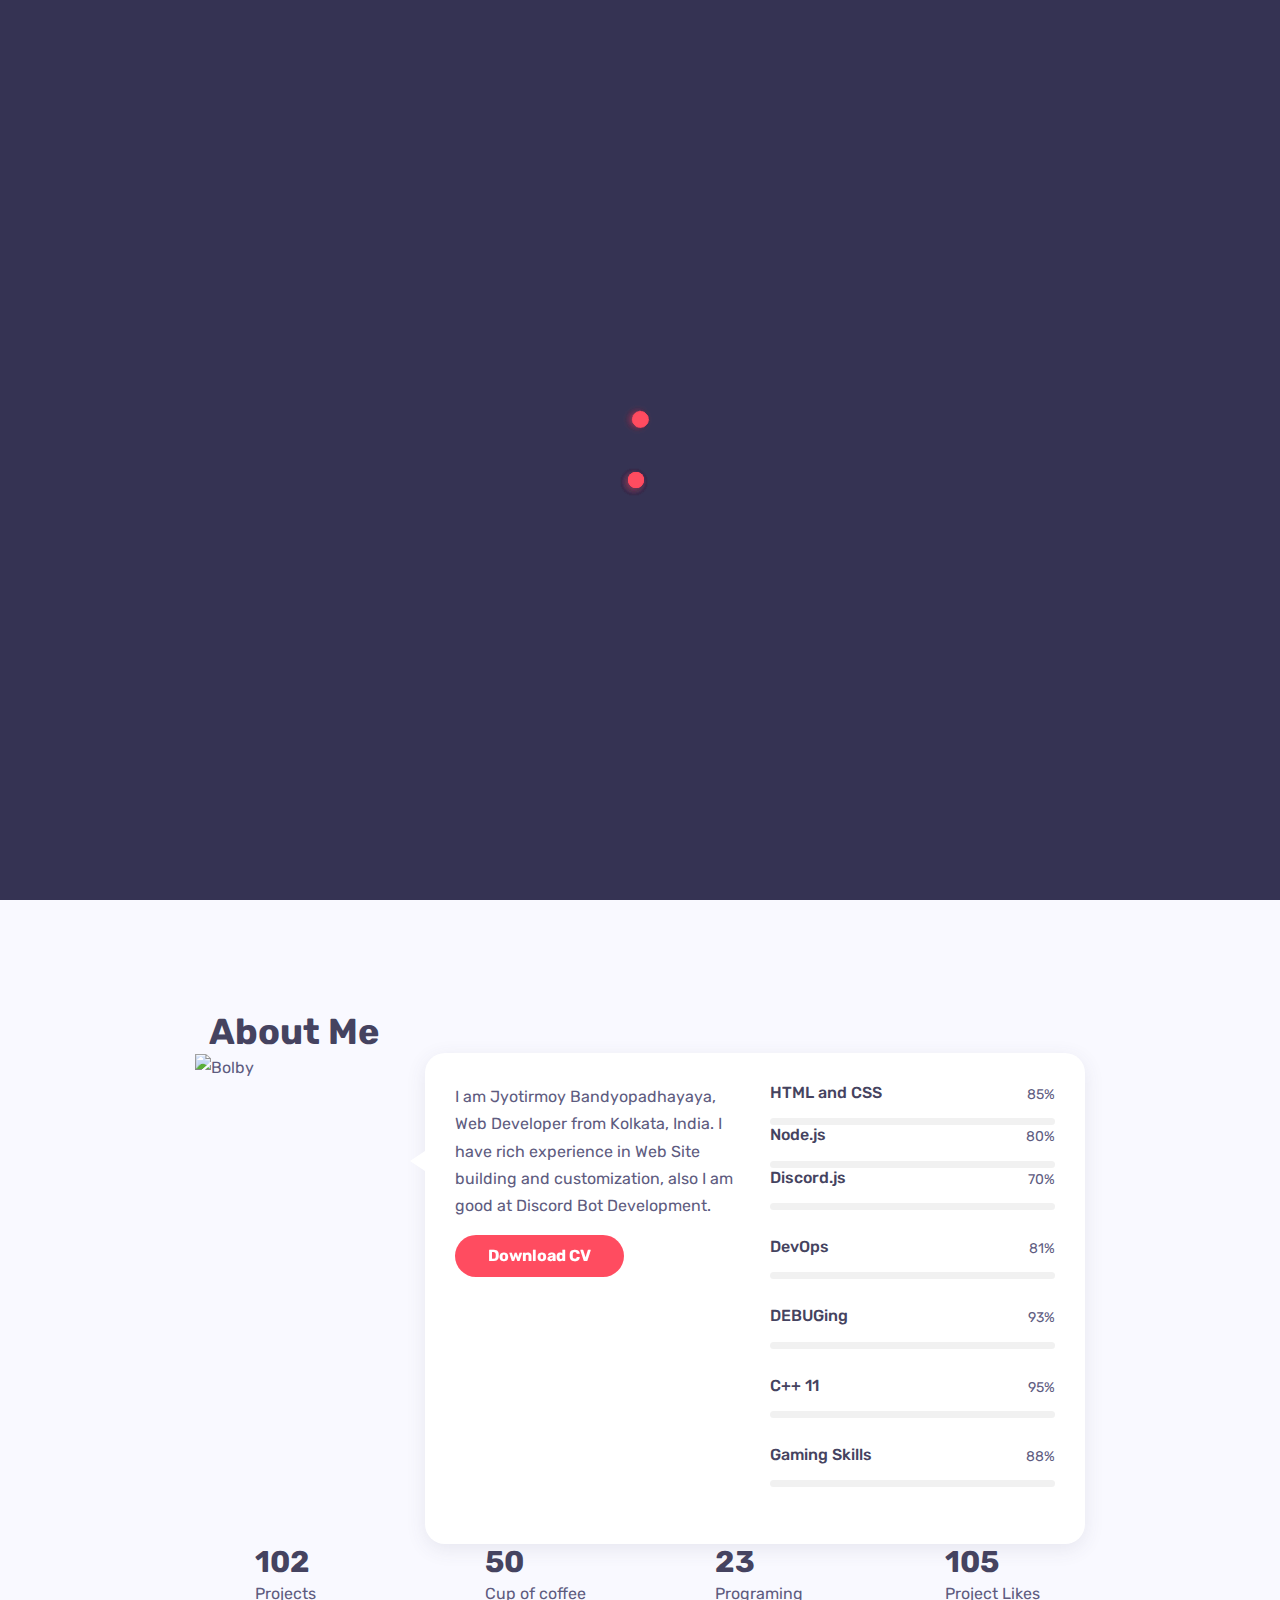
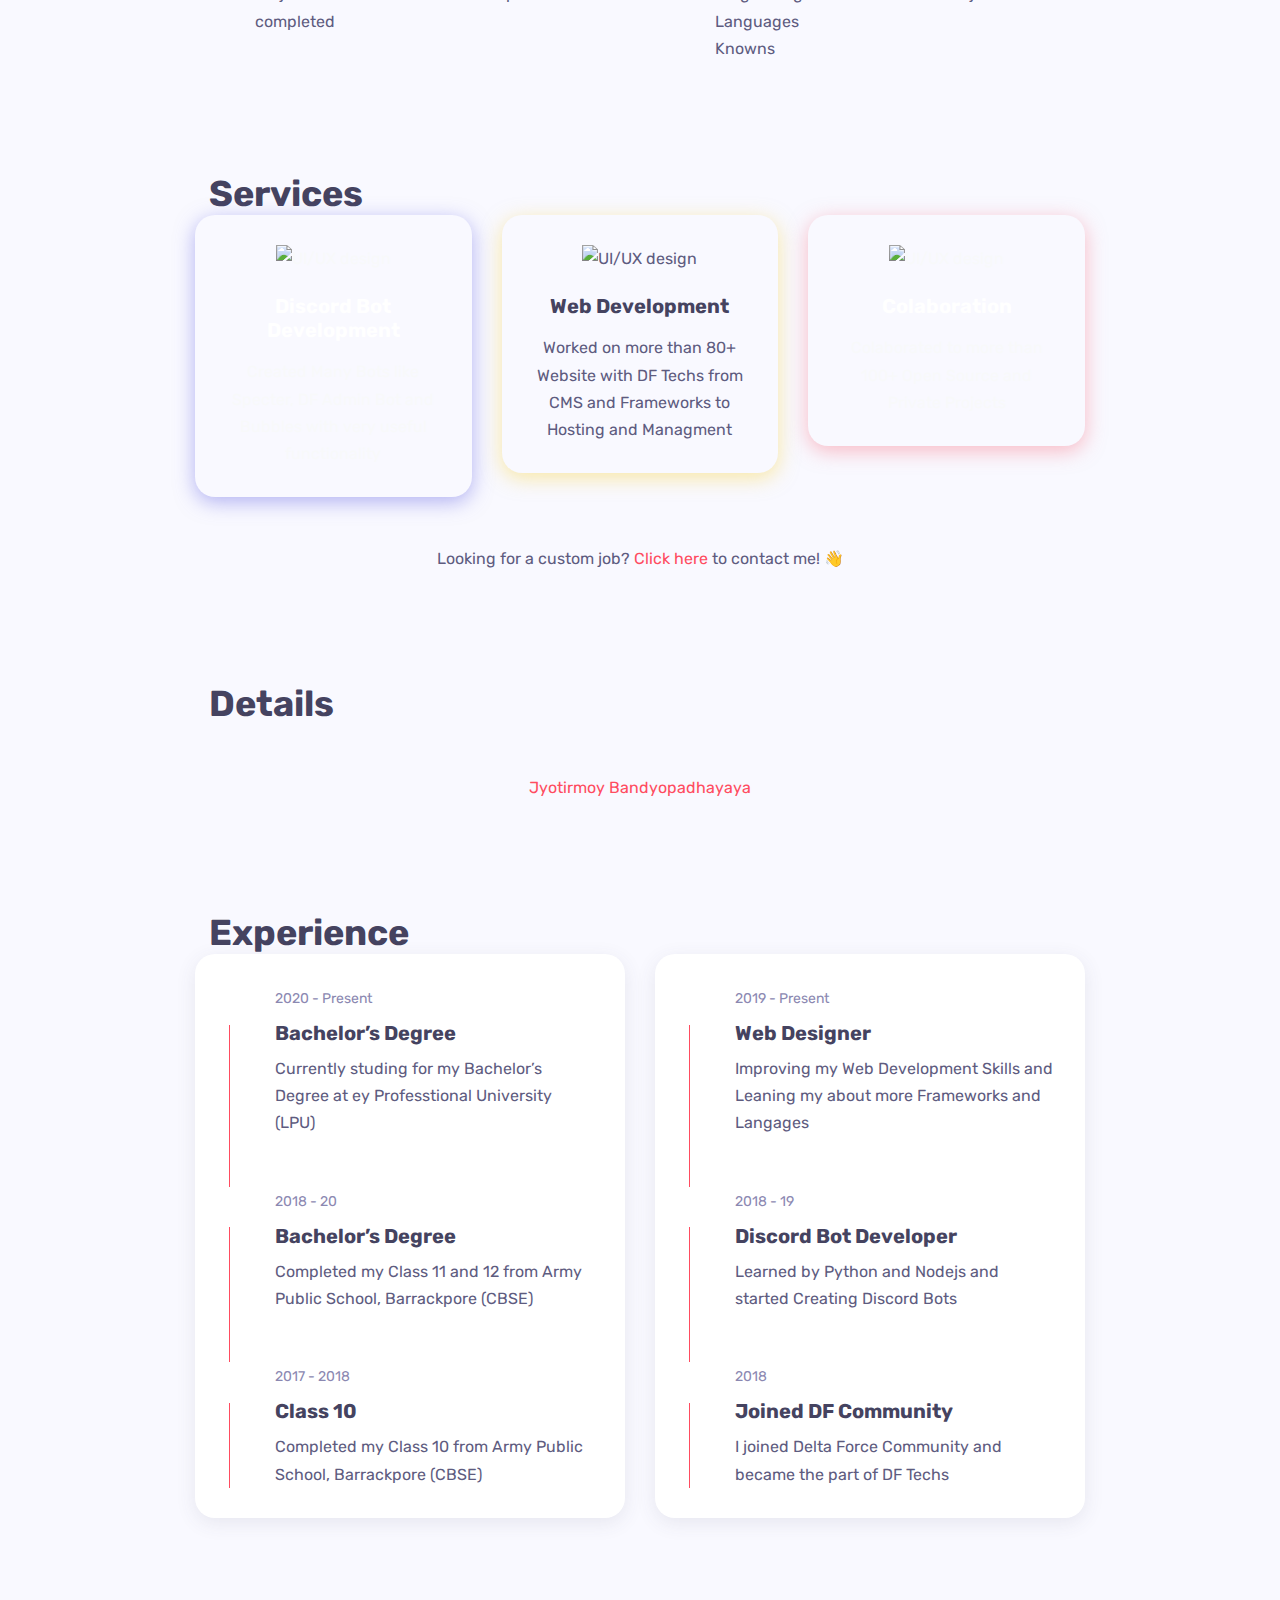
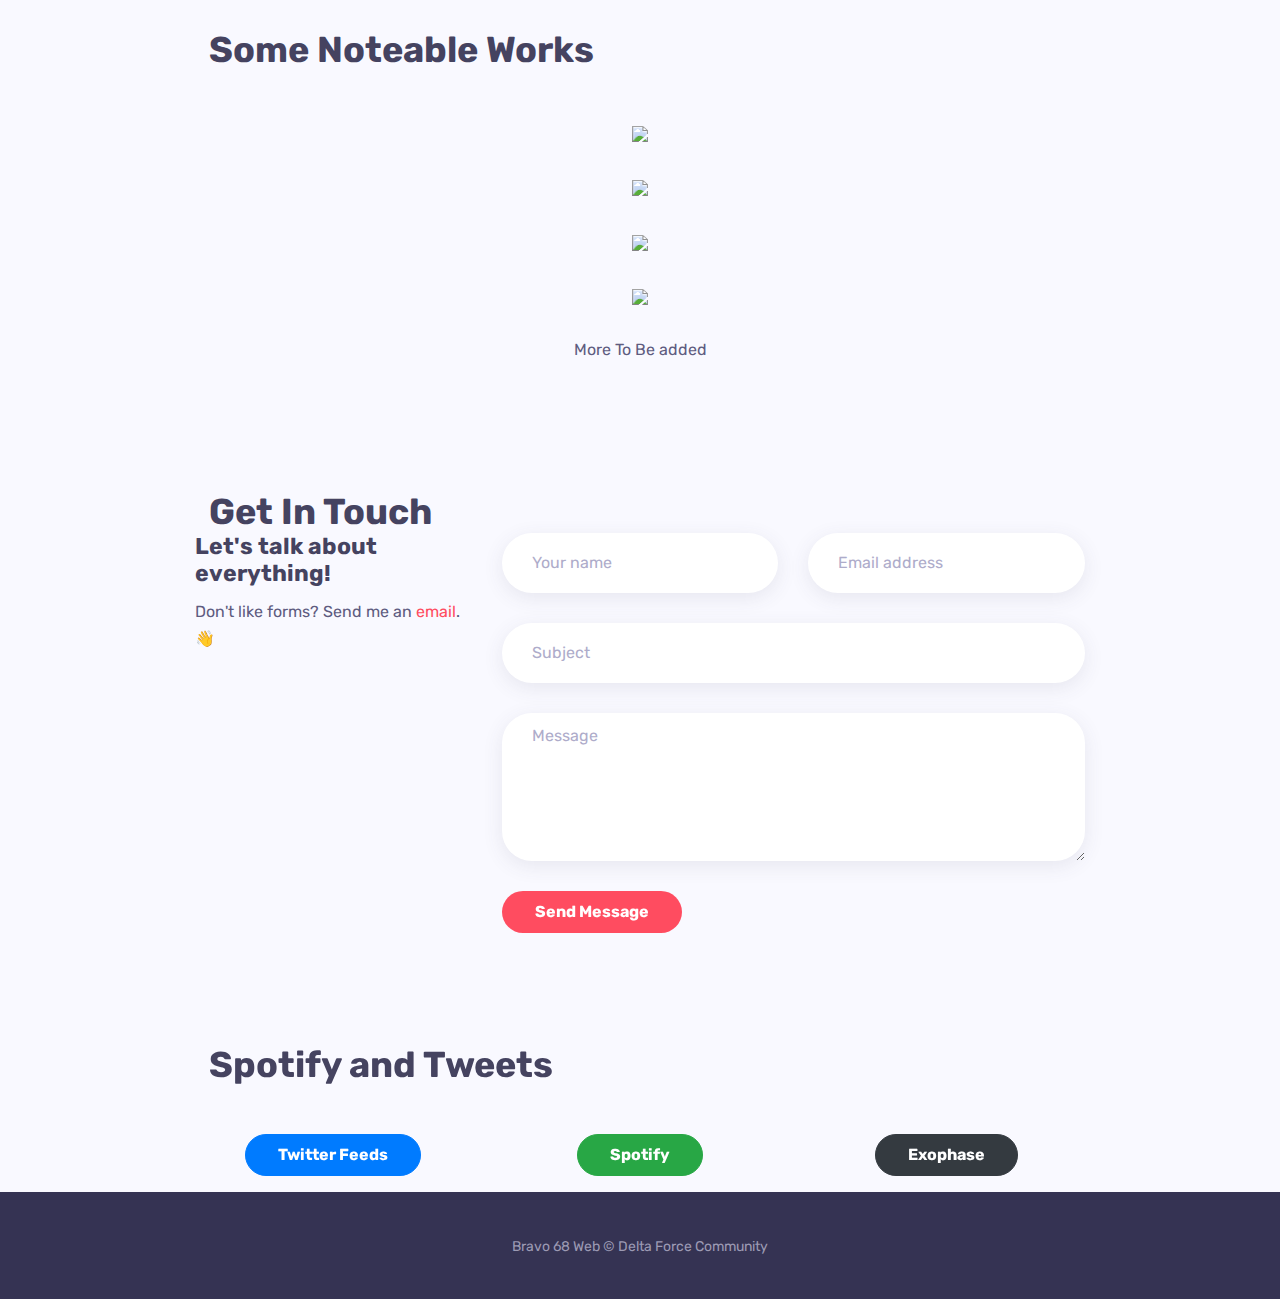
==== commit bdbe699b: "Added :- Twitter Feeds, Spotify Playlist and ExoPhase GamerCard" ====
--- a/index.html
+++ b/index.html
@@ -1,1092 +1,868 @@
 <!DOCTYPE html>
 <html lang="en-US">
-  <head>
-    <meta http-equiv="Content-Type" content="text/html; charset=UTF-8" />
-    <title>Bravo 68 Web - GitHub Portfolio</title>
-    <meta
-      name="description"
-      content="The Official Portfolio of Bravo68web from Delta Force Techs"
-    />
-    <meta
-      name="viewport"
-      content="width=device-width, initial-scale=1, maximum-scale=1"
-    />
-    <link rel="shortcut icon" type="image/x-icon" href="images/favicon.ico" />
-
-    <!-- STYLESHEETS -->
-    <link
-      rel="stylesheet"
-      href="https://stackpath.bootstrapcdn.com/bootstrap/4.5.2/css/bootstrap.min.css"
-      crossorigin="anonymous"
-      media="all"
-    />
-    <link
-      rel="stylesheet"
-      href="https://cdnjs.cloudflare.com/ajax/libs/font-awesome/5.14.0/css/all.min.css"
-      crossorigin="anonymous"
-      media="all"
-    />
-    <!-- <link rel="stylesheet" href="css/simple-line-icons.css" type="text/css" media="all"> -->
-    <link
-      rel="stylesheet"
-      href="https://cdnjs.cloudflare.com/ajax/libs/simple-line-icons/2.5.5/css/simple-line-icons.min.css"
-      crossorigin="anonymous"
-    />
-    <!-- <link rel="stylesheet" href="css/slick.css" type="text/css" media="all"> -->
-    <link
-      rel="stylesheet"
-      href="https://cdnjs.cloudflare.com/ajax/libs/slick-carousel/1.6.0/slick.min.css"
-      integrity="sha512-0OCvzZyRsIJ9Rg7O1S+Wf9ucukmVhyOg3h5eBG05aeH4NjG78fCEaEX3ofvndmukzENiX24fK5X/jPr6Y8yIdg=="
-      crossorigin="anonymous"
-    />
-    <!-- <link rel="stylesheet" href="css/animate.css" type="text/css" media="all"> -->
-    <link
-      rel="stylesheet"
-      href="https://cdnjs.cloudflare.com/ajax/libs/animate.css/3.7.2/animate.min.css"
-      integrity="sha512-doJrC/ocU8VGVRx3O9981+2aYUn3fuWVWvqLi1U+tA2MWVzsw+NVKq1PrENF03M+TYBP92PnYUlXFH1ZW0FpLw=="
-      crossorigin="anonymous"
-    />
-    <link
-      rel="stylesheet"
-      href="css/magnific-popup.css"
-      type="text/css"
-      media="all"
-    />
-    <link rel="stylesheet" href="css/style.css" type="text/css" media="all" />
-
-    <!--[if lt IE 9]>
+
+<head>
+  <meta http-equiv="Content-Type" content="text/html; charset=UTF-8" />
+  <title>Bravo 68 Web - GitHub Portfolio</title>
+  <meta name="description" content="The Official Portfolio of Bravo68web from Delta Force Techs" />
+  <meta name="viewport" content="width=device-width, initial-scale=1, maximum-scale=1" />
+  <link rel="shortcut icon" type="image/x-icon" href="images/favicon.ico" />
+
+  <!-- STYLESHEETS -->
+  <link rel="stylesheet" href="https://stackpath.bootstrapcdn.com/bootstrap/4.5.2/css/bootstrap.min.css"
+    crossorigin="anonymous" media="all" />
+  <link rel="stylesheet" href="https://cdnjs.cloudflare.com/ajax/libs/font-awesome/5.14.0/css/all.min.css"
+    crossorigin="anonymous" media="all" />
+  <!-- <link rel="stylesheet" href="css/simple-line-icons.css" type="text/css" media="all"> -->
+  <link rel="stylesheet"
+    href="https://cdnjs.cloudflare.com/ajax/libs/simple-line-icons/2.5.5/css/simple-line-icons.min.css"
+    crossorigin="anonymous" />
+  <!-- <link rel="stylesheet" href="css/slick.css" type="text/css" media="all"> -->
+  <link rel="stylesheet" href="https://cdnjs.cloudflare.com/ajax/libs/slick-carousel/1.6.0/slick.min.css"
+    integrity="sha512-0OCvzZyRsIJ9Rg7O1S+Wf9ucukmVhyOg3h5eBG05aeH4NjG78fCEaEX3ofvndmukzENiX24fK5X/jPr6Y8yIdg=="
+    crossorigin="anonymous" />
+  <!-- <link rel="stylesheet" href="css/animate.css" type="text/css" media="all"> -->
+  <link rel="stylesheet" href="https://cdnjs.cloudflare.com/ajax/libs/animate.css/3.7.2/animate.min.css"
+    integrity="sha512-doJrC/ocU8VGVRx3O9981+2aYUn3fuWVWvqLi1U+tA2MWVzsw+NVKq1PrENF03M+TYBP92PnYUlXFH1ZW0FpLw=="
+    crossorigin="anonymous" />
+  <link rel="stylesheet" href="css/magnific-popup.css" type="text/css" media="all" />
+  <link rel="stylesheet" href="css/style.css" type="text/css" media="all" />
+
+  <!--[if lt IE 9]>
       <script src="https://oss.maxcdn.com/html5shiv/3.7.2/html5shiv.min.js"></script>
       <script src="https://oss.maxcdn.com/respond/1.4.2/respond.min.js"></script>
     <![endif]-->
-    <script
-      data-name="BMC-Widget"
-      src="https://cdnjs.buymeacoffee.com/1.0.0/widget.prod.min.js"
-      data-id="bravo68web"
-      data-description="Support me on Buy me a coffee!"
-      data-message="Thank you for visiting. You can now buy me a coffee!"
-      data-color="#FFDD00"
-      data-position="Right"
-      data-x_margin="18"
-      data-y_margin="18"
-    ></script>
-  </head>
-
-  <body>
-    <!-- Preloader -->
-    <div id="preloader">
-      <div class="outer">
-        <!-- Google Chrome -->
-        <div class="infinityChrome">
-          <div></div>
-          <div></div>
-          <div></div>
-        </div>
-
-        <!-- Safari and others -->
-        <div class="infinity">
-          <div>
-            <span></span>
-          </div>
-          <div>
-            <span></span>
-          </div>
-          <div>
-            <span></span>
-          </div>
-        </div>
-        <!-- Stuff -->
-        <svg xmlns="http://www.w3.org/2000/svg" version="1.1" class="goo-outer">
-          <defs>
-            <filter id="goo">
-              <feGaussianBlur
-                in="SourceGraphic"
-                stdDeviation="6"
-                result="blur"
-              />
-              <feColorMatrix
-                in="blur"
-                values="1 0 0 0 0  0 1 0 0 0  0 0 1 0 0  0 0 0 18 -7"
-                result="goo"
-              />
-              <feBlend in="SourceGraphic" in2="goo" />
-            </filter>
-          </defs>
-        </svg>
-      </div>
+  <script data-name="BMC-Widget" src="https://cdnjs.buymeacoffee.com/1.0.0/widget.prod.min.js" data-id="bravo68web"
+    data-description="Support me on Buy me a coffee!"
+    data-message="Thank you for visiting. You can now buy me a coffee!" data-color="#FFDD00" data-position="Right"
+    data-x_margin="18" data-y_margin="18"></script>
+</head>
+
+<body>
+  <!-- Preloader -->
+  <div id="preloader">
+    <div class="outer">
+      <!-- Google Chrome -->
+      <div class="infinityChrome">
+        <div></div>
+        <div></div>
+        <div></div>
+      </div>
+
+      <!-- Safari and others -->
+      <div class="infinity">
+        <div>
+          <span></span>
+        </div>
+        <div>
+          <span></span>
+        </div>
+        <div>
+          <span></span>
+        </div>
+      </div>
+      <!-- Stuff -->
+      <svg xmlns="http://www.w3.org/2000/svg" version="1.1" class="goo-outer">
+        <defs>
+          <filter id="goo">
+            <feGaussianBlur in="SourceGraphic" stdDeviation="6" result="blur" />
+            <feColorMatrix in="blur" values="1 0 0 0 0  0 1 0 0 0  0 0 1 0 0  0 0 0 18 -7" result="goo" />
+            <feBlend in="SourceGraphic" in2="goo" />
+          </filter>
+        </defs>
+      </svg>
     </div>
-
-    <!-- desktop header -->
-    <header class="desktop-header-3 fixed-top">
+  </div>
+
+  <!-- desktop header -->
+  <header class="desktop-header-3 fixed-top">
+    <div class="container">
+      <nav class="navbar navbar-expand-lg navbar-dark">
+        <a class="navbar-brand" href="index.html"><img src="images/name-logo.png" alt="bravo68web logo" /></a>
+        <button aria-controls="navbarNavDropdown" aria-expanded="false" aria-label="Toggle navigation"
+          class="navbar-toggler" data-target="#navbarNavDropdown" data-toggle="collapse" type="button">
+          <span class="navbar-toggler-icon"></span>
+        </button>
+        <div class="collapse navbar-collapse" id="navbarNavDropdown">
+          <ul class="navbar-nav ml-auto scrollspy">
+            <li class="nav-item">
+              <a class="nav-link" href="#home">Home</a>
+            </li>
+            <li class="nav-item">
+              <a href="#about" class="nav-link">About</a>
+            </li>
+            <li class="nav-item">
+              <a href="#services" class="nav-link">Services</a>
+            </li>
+            <li class="nav-item">
+              <a href="#details" class="nav-link">Details</a>
+            </li>
+            <li class="nav-item">
+              <a href="#experience" class="nav-link">Experience</a>
+            </li>
+            <li class="nav-item">
+              <a href="#works" class="nav-link">Works</a>
+            </li>
+            <li class="nav-item">
+              <a href="#contact" class="nav-link">Contact</a>
+            </li>
+            <li class="nav-item">
+              <a href="#others" class="nav-link">Others</a>
+            </li>
+          </ul>
+        </div>
+      </nav>
+    </div>
+  </header>
+
+  <!-- main layout -->
+  <main class="content-3">
+    <!-- section home -->
+    <section id="home" class="home d-flex align-items-center">
       <div class="container">
-        <nav class="navbar navbar-expand-lg navbar-dark">
-          <a class="navbar-brand" href="index.html"
-            ><img src="images/name-logo.png" alt="bravo68web logo"
-          /></a>
-          <button
-            aria-controls="navbarNavDropdown"
-            aria-expanded="false"
-            aria-label="Toggle navigation"
-            class="navbar-toggler"
-            data-target="#navbarNavDropdown"
-            data-toggle="collapse"
-            type="button"
-          >
-            <span class="navbar-toggler-icon"></span>
+        <!-- intro -->
+        <div class="intro">
+          <!-- avatar image -->
+          <img src="images/logo-resized.jpg" alt="Bolby" class="mb-4" />
+
+          <!-- info -->
+          <h1 class="mb-2 mt-0">Jyotirmoy Bandyopadhayaya</h1>
+          <span>I'm a
+            <span class="text-rotating">Full Stack Web Developer, Discord Bot Developer, Programmer,
+              Inovator, Gamer</span></span>
+
+          <!-- social icons -->
+          <ul class="social-icons light list-inline mb-0 mt-4">
+            <li class="list-inline-item">
+              <a href="https://www.instagram.com/jbandyopadhayaya/"><i class="fab fa-instagram"></i></a>
+            </li>
+            <li class="list-inline-item">
+              <a href="https://twitter.com/bravo68web"><i class="fab fa-twitter"></i></a>
+            </li>
+            <li class="list-inline-item">
+              <a href="https://github.com/bravo68web"><i class="fab fa-github-square"></i></a>
+            </li>
+            <li class="list-inline-item">
+              <a href="https://keybase.io/bravo68web"><i class="fab fa-keybase"></i></a>
+            </li>
+            <li class="list-inline-item">
+              <a href="https://steamcommunity.com/id/bravo68web  "><i class="fab fa-steam"></i></a>
+            </li>
+            <li class="list-inline-item">
+              <a href="https://www.linkedin.com/in/jyotirmoy-bandyopadhayaya-9509331b7/"><i
+                  class="fab fa-linkedin"></i></a>
+            </li>
+          </ul>
+
+          <!-- buttons -->
+          <div class="mt-4">
+            <a href="#contact" class="btn btn-default">Contact me</a>
+          </div>
+        </div>
+
+        <!-- scroll down mouse wheel -->
+        <div class="scroll-down">
+          <a href="#about" class="mouse-wrapper">
+            <span>Scroll Down</span>
+            <span class="mouse">
+              <span class="wheel"></span>
+            </span>
+          </a>
+        </div>
+
+        <!-- parallax layers -->
+        <div class="parallax" data-relative-input="true">
+          <svg width="27" height="29" data-depth="0.3" class="layer p1" xmlns="http://www.w3.org/2000/svg">
+            <path
+              d="M21.15625.60099c4.37954 3.67487 6.46544 9.40612 5.47254 15.03526-.9929 5.62915-4.91339 10.30141-10.2846 12.25672-5.37122 1.9553-11.3776.89631-15.75715-2.77856l2.05692-2.45134c3.50315 2.93948 8.3087 3.78663 12.60572 2.22284 4.297-1.5638 7.43381-5.30209 8.22768-9.80537.79387-4.50328-.8749-9.08872-4.37803-12.02821L21.15625.60099z"
+              fill="#FFD15C" fill-rule="evenodd" />
+          </svg>
+
+          <svg width="26" height="26" data-depth="0.2" class="layer p2" xmlns="http://www.w3.org/2000/svg">
+            <path d="M13 3.3541L2.42705 24.5h21.1459L13 3.3541z" stroke="#FF4C60" stroke-width="3" fill="none"
+              fill-rule="evenodd" />
+          </svg>
+
+          <svg width="30" height="25" data-depth="0.3" class="layer p3" xmlns="http://www.w3.org/2000/svg">
+            <path
+              d="M.1436 8.9282C3.00213 3.97706 8.2841.92763 14.00013.92796c5.71605.00032 10.9981 3.04992 13.85641 8 2.8583 4.95007 2.8584 11.0491-.00014 16.00024l-2.77128-1.6c2.28651-3.96036 2.28631-8.84002.00011-12.8002-2.2862-3.96017-6.5124-6.40017-11.08513-6.4-4.57271.00018-8.79872 2.43984-11.08524 6.4002l-2.77128-1.6z"
+              fill="#44D7B6" fill-rule="evenodd" />
+          </svg>
+
+          <svg width="15" height="23" data-depth="0.6" class="layer p4" xmlns="http://www.w3.org/2000/svg">
+            <rect transform="rotate(30 9.86603 10.13397)" x="7" width="3" height="25" rx="1.5" fill="#FFD15C"
+              fill-rule="evenodd" />
+          </svg>
+
+          <svg width="15" height="23" data-depth="0.2" class="layer p5" xmlns="http://www.w3.org/2000/svg">
+            <rect transform="rotate(30 9.86603 10.13397)" x="7" width="3" height="25" rx="1.5" fill="#6C6CE5"
+              fill-rule="evenodd" />
+          </svg>
+
+          <svg width="49" height="17" data-depth="0.5" class="layer p6" xmlns="http://www.w3.org/2000/svg">
+            <g fill="#FF4C60" fill-rule="evenodd">
+              <path
+                d="M.5 16.5c0-5.71709 2.3825-10.99895 6.25-13.8567 3.8675-2.85774 8.6325-2.85774 12.5 0C23.1175 5.50106 25.5 10.78292 25.5 16.5H23c0-4.57303-1.90625-8.79884-5-11.08535-3.09375-2.28652-6.90625-2.28652-10 0C4.90625 7.70116 3 11.92697 3 16.5H.5z" />
+              <path
+                d="M23.5 16.5c0-5.71709 2.3825-10.99895 6.25-13.8567 3.8675-2.85774 8.6325-2.85774 12.5 0C46.1175 5.50106 48.5 10.78292 48.5 16.5H46c0-4.57303-1.90625-8.79884-5-11.08535-3.09375-2.28652-6.90625-2.28652-10 0-3.09375 2.28651-5 6.51232-5 11.08535h-2.5z" />
+            </g>
+          </svg>
+
+          <svg width="26" height="26" data-depth="0.4" class="layer p7" xmlns="http://www.w3.org/2000/svg">
+            <path d="M13 22.6459L2.42705 1.5h21.1459L13 22.6459z" stroke="#FFD15C" stroke-width="3" fill="none"
+              fill-rule="evenodd" />
+          </svg>
+
+          <svg width="19" height="21" data-depth="0.3" class="layer p8" xmlns="http://www.w3.org/2000/svg">
+            <rect transform="rotate(-40 6.25252 10.12626)" x="7" width="3" height="25" rx="1.5" fill="#6C6CE5"
+              fill-rule="evenodd" />
+          </svg>
+
+          <svg width="30" height="25" data-depth="0.3" data-depth-y="-1.30" class="layer p9"
+            xmlns="http://www.w3.org/2000/svg">
+            <path
+              d="M29.8564 16.0718c-2.85854 4.95114-8.1405 8.00057-13.85654 8.00024-5.71605-.00032-10.9981-3.04992-13.85641-8-2.8583-4.95007-2.8584-11.0491.00014-16.00024l2.77128 1.6c-2.28651 3.96036-2.28631 8.84002-.00011 12.8002 2.2862 3.96017 6.5124 6.40017 11.08513 6.4 4.57271-.00018 8.79872-2.43984 11.08524-6.4002l2.77128 1.6z"
+              fill="#6C6CE5" fill-rule="evenodd" />
+          </svg>
+
+          <svg width="47" height="29" data-depth="0.2" class="layer p10" xmlns="http://www.w3.org/2000/svg">
+            <g fill="#44D7B6" fill-rule="evenodd">
+              <path
+                d="M46.78878 17.19094c-1.95535 5.3723-6.00068 9.52077-10.61234 10.8834-4.61167 1.36265-9.0893-.26708-11.74616-4.27524-2.65686-4.00817-3.08917-9.78636-1.13381-15.15866l2.34923.85505c-1.56407 4.29724-1.2181 8.92018.90705 12.12693 2.12514 3.20674 5.70772 4.5107 9.39692 3.4202 3.68921-1.0905 6.92581-4.40949 8.48988-8.70673l2.34923.85505z" />
+              <path
+                d="M25.17585 9.32448c-1.95535 5.3723-6.00068 9.52077-10.61234 10.8834-4.61167 1.36264-9.0893-.26708-11.74616-4.27525C.16049 11.92447-.27182 6.14628 1.68354.77398l2.34923.85505c-1.56407 4.29724-1.2181 8.92018.90705 12.12692 2.12514 3.20675 5.70772 4.5107 9.39692 3.4202 3.68921-1.0905 6.92581-4.40948 8.48988-8.70672l2.34923.85505z" />
+            </g>
+          </svg>
+
+          <svg width="33" height="20" data-depth="0.5" class="layer p11" xmlns="http://www.w3.org/2000/svg">
+            <path
+              d="M32.36774.34317c.99276 5.63023-1.09332 11.3614-5.47227 15.03536-4.37895 3.67396-10.3855 4.73307-15.75693 2.77837C5.76711 16.2022 1.84665 11.53014.8539 5.8999l3.15139-.55567c.7941 4.50356 3.93083 8.24147 8.22772 9.8056 4.29688 1.56413 9.10275.71673 12.60554-2.2227C28.34133 9.98771 30.01045 5.4024 29.21635.89884l3.15139-.55567z"
+              fill="#FFD15C" fill-rule="evenodd" />
+          </svg>
+        </div>
+      </div>
+    </section>
+
+    <!-- section about -->
+    <section id="about">
+      <div class="container">
+        <!-- section title -->
+        <h2 class="section-title wow fadeInUp">About Me</h2>
+
+        <div class="spacer" data-height="60"></div>
+
+        <div class="row">
+          <div class="col-md-3">
+            <div class="text-center text-md-left">
+              <!-- avatar image -->
+              <img src="images/circle-cropped.png" alt="Bolby" />
+            </div>
+            <div class="spacer d-md-none d-lg-none" data-height="30"></div>
+          </div>
+
+          <div class="col-md-9 triangle-left-md triangle-top-sm">
+            <div class="rounded bg-white shadow-dark padding-30">
+              <div class="row">
+                <div class="col-md-6">
+                  <!-- about text -->
+                  <p>
+                    I am Jyotirmoy Bandyopadhayaya, Web Developer from
+                    Kolkata, India. I have rich experience in Web Site
+                    building and customization, also I am good at Discord Bot
+                    Development.
+                  </p>
+                  <div class="mt-3">
+                    <a href="https://raw.githubusercontent.com/BRAVO68WEB/certificates/master/Jyotirmoy's%20Resume.pdf" class="btn btn-default">Download CV</a>
+                  </div>
+                  <div class="spacer d-md-none d-lg-none" data-height="30"></div>
+                </div>
+                <div class="col-md-6">
+                  <!-- skill item -->
+                  <div class="skill-item">
+                    <div class="skill-info clearfix">
+                      <h4 class="float-left mb-3 mt-0">HTML and CSS</h4>
+                      <span class="float-right">85%</span>
+                    </div>
+                    <div class="progress">
+                      <div class="progress-bar data-background" role="progressbar" aria-valuemin="0" aria-valuemax="100"
+                        aria-valuenow="85" data-color="#f54e38"></div>
+                    </div>
+                    <div class="spacer" data-height="20"></div>
+                  </div>
+
+                  <!-- skill item -->
+                  <div class="skill-item">
+                    <div class="skill-info clearfix">
+                      <h4 class="float-left mb-3 mt-0">Node.js</h4>
+                      <span class="float-right">80%</span>
+                    </div>
+                    <div class="progress">
+                      <div class="progress-bar data-background" role="progressbar" aria-valuemin="0" aria-valuemax="100"
+                        aria-valuenow="80" data-color="#69fc44"></div>
+                    </div>
+                    <div class="spacer" data-height="20"></div>
+                  </div>
+
+                  <!-- skill item -->
+                  <div class="skill-item">
+                    <div class="skill-info clearfix">
+                      <h4 class="float-left mb-3 mt-0">Discord.js</h4>
+                      <span class="float-right">70%</span>
+                    </div>
+                    <div class="progress">
+                      <div class="progress-bar data-background" role="progressbar" aria-valuemin="0" aria-valuemax="100"
+                        aria-valuenow="70" data-color="#FFD15C"></div>
+                    </div>
+                  </div>
+                  <br />
+
+                  <!-- skill item -->
+                  <div class="skill-item">
+                    <div class="skill-info clearfix">
+                      <h4 class="float-left mb-3 mt-0">DevOps</h4>
+                      <span class="float-right">81%</span>
+                    </div>
+                    <div class="progress">
+                      <div class="progress-bar data-background" role="progressbar" aria-valuemin="0" aria-valuemax="100"
+                        aria-valuenow="81" data-color="#234869"></div>
+                    </div>
+                  </div>
+                  <br />
+
+                  <!-- skill item -->
+                  <div class="skill-item">
+                    <div class="skill-info clearfix">
+                      <h4 class="float-left mb-3 mt-0">DEBUGing</h4>
+                      <span class="float-right">93%</span>
+                    </div>
+                    <div class="progress">
+                      <div class="progress-bar data-background" role="progressbar" aria-valuemin="0" aria-valuemax="100"
+                        aria-valuenow="93" data-color="#523c4d"></div>
+                    </div>
+                  </div>
+                  <br />
+
+                  <!-- skill item -->
+                  <div class="skill-item">
+                    <div class="skill-info clearfix">
+                      <h4 class="float-left mb-3 mt-0">C++ 11</h4>
+                      <span class="float-right">95%</span>
+                    </div>
+                    <div class="progress">
+                      <div class="progress-bar data-background" role="progressbar" aria-valuemin="0" aria-valuemax="100"
+                        aria-valuenow="95" data-color="#f511c3"></div>
+                    </div>
+                  </div>
+                  <br />
+                  <!-- skill item -->
+                  <div class="skill-item">
+                    <div class="skill-info clearfix">
+                      <h4 class="float-left mb-3 mt-0">Gaming Skills</h4>
+                      <span class="float-right">88%</span>
+                    </div>
+                    <div class="progress">
+                      <div class="progress-bar data-background" role="progressbar" aria-valuemin="0" aria-valuemax="100"
+                        aria-valuenow="88" data-color="#FFD15C"></div>
+                    </div>
+                  </div>
+                  <br />
+                </div>
+              </div>
+            </div>
+          </div>
+        </div>
+        <!-- row end -->
+
+        <div class="spacer" data-height="70"></div>
+
+        <div class="row">
+          <div class="col-md-3 col-sm-6">
+            <!-- fact item -->
+            <div class="fact-item">
+              <span class="icon icon-fire"></span>
+              <div class="details">
+                <h3 class="mb-0 mt-0 number"><em class="count">102</em></h3>
+                <p class="mb-0">Projects completed</p>
+              </div>
+            </div>
+            <div class="spacer d-md-none d-lg-none" data-height="30"></div>
+          </div>
+
+          <div class="col-md-3 col-sm-6">
+            <!-- fact item -->
+            <div class="fact-item">
+              <span class="icon icon-cup"></span>
+              <div class="details">
+                <h3 class="mb-0 mt-0 number"><em class="count">50</em></h3>
+                <p class="mb-0">Cup of coffee</p>
+              </div>
+            </div>
+            <div class="spacer d-md-none d-lg-none" data-height="30"></div>
+          </div>
+
+          <div class="col-md-3 col-sm-6">
+            <div class="fact-item">
+              <span class="icon icon-people"></span>
+              <div class="details">
+                <h3 class="mb-0 mt-0 number"><em class="count">23</em></h3>
+                <p class="mb-0">Programing Languages Knowns</p>
+              </div>
+            </div>
+            <div class="spacer d-md-none d-lg-none" data-height="30"></div>
+          </div>
+
+          <div class="col-md-3 col-sm-6">
+            <div class="fact-item">
+              <span class="icon icon-badge"></span>
+              <div class="details">
+                <h3 class="mb-0 mt-0 number"><em class="count">105</em></h3>
+                <p class="mb-0">Project Likes</p>
+              </div>
+            </div>
+          </div>
+        </div>
+      </div>
+    </section>
+
+    <!-- section services -->
+    <section id="services">
+      <div class="container">
+        <!-- section title -->
+        <h2 class="section-title wow fadeInUp">Services</h2>
+
+        <div class="spacer" data-height="60"></div>
+
+        <div class="row">
+          <div class="col-md-4">
+            <!-- service box -->
+            <div class="service-box rounded data-background padding-30 text-center text-light shadow-blue"
+              data-color="#6C6CE5">
+              <img src="https://dashnews.org/wp-content/uploads/2018/10/Dash-Discord.jpg" alt="UI/UX design" />
+              <h3 class="mb-3 mt-0">Discord Bot Development</h3>
+              <p class="mb-0">
+                Created Many Bots like Specter, DF Admin Bot and Bubbles with
+                very useful functionality
+              </p>
+            </div>
+            <div class="spacer d-md-none d-lg-none" data-height="30"></div>
+          </div>
+
+          <div class="col-md-4">
+            <!-- service box -->
+            <div class="service-box rounded data-background padding-30 text-center shadow-yellow" data-color="#F9D74C">
+              <img src="images/web-development-banner.jpg" alt="UI/UX design" />
+              <h3 class="mb-3 mt-0">Web Development</h3>
+              <p class="mb-0">
+                Worked on more than 80+ Website with DF Techs from CMS and
+                Frameworks to Hosting and Managment
+              </p>
+            </div>
+            <div class="spacer d-md-none d-lg-none" data-height="30"></div>
+          </div>
+
+          <div class="col-md-4">
+            <!-- service box -->
+            <div class="service-box rounded data-background padding-30 text-center text-light shadow-pink"
+              data-color="#F97B8B">
+              <img src="images/colab-logo.png" alt="UI/UX design" />
+              <h3 class="mb-3 mt-0">Colaboration</h3>
+              <p class="mb-0">
+                Colaborated to more than 100+ Open Source and Private Projects
+              </p>
+            </div>
+          </div>
+        </div>
+
+        <div class="mt-5 text-center">
+          <p class="mb-0">
+            Looking for a custom job? <a href="#contact">Click here</a> to
+            contact me! 👋
+          </p>
+        </div>
+      </div>
+    </section>
+
+    <!-- section Deltails -->
+    <section id="details">
+      <div class="container">
+        <!-- section title -->
+        <h2 class="section-title wow fadeInUp">Details</h2>
+
+        <div class="mt-5 text-center">
+          <p class="mb-0">
+            <script src="https://gist.github.com/BRAVO68WEB/2a40c21430b88b02f3d4976ca05021be.js"></script>
+          </p>
+        </div>
+
+        <center>
+          <div class="LI-profile-badge" data-version="v1" data-size="large" data-locale="en_US" data-type="horizontal"
+            data-theme="dark" data-vanity="bravo68web">
+            <a class="LI-simple-link" href="https://in.linkedin.com/in/bravo68web?trk=profile-badge">Jyotirmoy
+              Bandyopadhayaya</a>
+          </div>
+        </center>
+      </div>
+    </section>
+
+    <!-- section experience -->
+    <section id="experience">
+      <div class="container">
+        <!-- section title -->
+        <h2 class="section-title wow fadeInUp">Experience</h2>
+
+        <div class="spacer" data-height="60"></div>
+
+        <div class="row">
+          <div class="col-md-6">
+            <!-- timeline wrapper -->
+            <div class="timeline edu bg-white rounded shadow-dark padding-30 overflow-hidden">
+              <!-- timeline item -->
+              <div class="timeline-container wow fadeInUp">
+                <div class="content">
+                  <span class="time">2020 - Present</span>
+                  <h3 class="title">Bachelor’s Degree</h3>
+                  <p>
+                    Currently studing for my Bachelor’s Degree at ey
+                    Professtional University (LPU)
+                  </p>
+                </div>
+              </div>
+
+              <!-- timeline item -->
+              <div class="timeline-container wow fadeInUp" data-wow-delay="0.2s">
+                <div class="content">
+                  <span class="time">2018 - 20</span>
+                  <h3 class="title">Bachelor’s Degree</h3>
+                  <p>
+                    Completed my Class 11 and 12 from Army Public School,
+                    Barrackpore (CBSE)
+                  </p>
+                </div>
+              </div>
+
+              <!-- timeline item -->
+              <div class="timeline-container wow fadeInUp" data-wow-delay="0.4s">
+                <div class="content">
+                  <span class="time">2017 - 2018</span>
+                  <h3 class="title">Class 10</h3>
+                  <p>
+                    Completed my Class 10 from Army Public School, Barrackpore
+                    (CBSE)
+                  </p>
+                </div>
+              </div>
+
+              <!-- main line -->
+              <span class="line"></span>
+            </div>
+          </div>
+
+          <div class="col-md-6">
+            <!-- responsive spacer -->
+            <div class="spacer d-md-none d-lg-none" data-height="30"></div>
+
+            <!-- timeline wrapper -->
+            <div class="timeline exp bg-white rounded shadow-dark padding-30 overflow-hidden">
+              <!-- timeline item -->
+              <div class="timeline-container wow fadeInUp">
+                <div class="content">
+                  <span class="time">2019 - Present</span>
+                  <h3 class="title">Web Designer</h3>
+                  <p>
+                    Improving my Web Development Skills and Leaning my about
+                    more Frameworks and Langages
+                  </p>
+                </div>
+              </div>
+
+              <!-- timeline item -->
+              <div class="timeline-container wow fadeInUp" data-wow-delay="0.2s">
+                <div class="content">
+                  <span class="time">2018 - 19</span>
+                  <h3 class="title">Discord Bot Developer</h3>
+                  <p>
+                    Learned by Python and Nodejs and started Creating Discord
+                    Bots
+                  </p>
+                </div>
+              </div>
+
+              <!-- timeline item -->
+              <div class="timeline-container wow fadeInUp" data-wow-delay="0.4s">
+                <div class="content">
+                  <span class="time">2018</span>
+                  <h3 class="title">Joined DF Community</h3>
+                  <p>
+                    I joined Delta Force Community and became the part of DF
+                    Techs
+                  </p>
+                </div>
+              </div>
+
+              <!-- main line -->
+              <span class="line"></span>
+            </div>
+          </div>
+        </div>
+      </div>
+    </section>
+
+    <!-- section Works -->
+    <section id="works">
+      <div class="container">
+        <!-- section title -->
+        <h2 class="section-title wow fadeInUp">Some Noteable Works</h2>
+
+        <div class="mt-5 text-center">
+          <p class="mb-0">
+            <a href="https://github.com/BRAVO68WEB/hexo-webnary-theme"><img
+                src="https://github-link-card.s3.ap-northeast-1.amazonaws.com/BRAVO68WEB/hexo-webnary-theme.png"
+                width="460px" /></a>
+          </p>
+          <br />
+          <p class="mb-0">
+            <a href="https://github.com/DFCommunity/api"><img
+                src="https://github-link-card.s3.ap-northeast-1.amazonaws.com/DFCommunity/api.png" width="460px" /></a>
+          </p>
+          <br />
+          <p class="mb-0">
+            <a href="https://github.com/DFTECHSDEVCENTER/gen-dockerfile"><img
+                src="https://github-link-card.s3.ap-northeast-1.amazonaws.com/DFTECHSDEVCENTER/gen-dockerfile.png"
+                width="460px" /></a>
+          </p>
+          <br />
+          <p class="mb-0">
+            <a href="https://github.com/DFTECHSDEVCENTER/Ubuntu-Dev-Docker"><img
+                src="https://github-link-card.s3.ap-northeast-1.amazonaws.com/DFTECHSDEVCENTER/Ubuntu-Dev-Docker.png"
+                width="460px" /></a>
+          </p>
+          <br />
+          <p>More To Be added</p>
+        </div>
+      </div>
+    </section>
+
+    <!-- section contact -->
+    <section id="contact">
+      <div class="container">
+        <!-- section title -->
+        <h2 class="section-title wow fadeInUp">Get In Touch</h2>
+
+        <div class="spacer" data-height="60"></div>
+
+        <div class="row">
+          <div class="col-md-4">
+            <!-- contact info -->
+            <div class="contact-info">
+              <h3 class="wow fadeInUp">Let's talk about everything!</h3>
+              <p class="wow fadeInUp">
+                Don't like forms? Send me an
+                <a href="mailto:bravo68web@gmail.com">email</a>. 👋
+              </p>
+            </div>
+          </div>
+
+          <div class="col-md-8">
+            <!-- Contact Form -->
+            <form name="contact" id="contact-form" class="contact-form mt-6" method="POST" data-netlify="true">
+              <div class="messages"></div>
+
+              <div class="row">
+                <div class="column col-md-6">
+                  <!-- Name input -->
+                  <div class="form-group">
+                    <input type="text" class="form-control" name="InputName" id="InputName" placeholder="Your name"
+                      required="required" data-error="Name is required." />
+                    <div class="help-block with-errors"></div>
+                  </div>
+                </div>
+
+                <div class="column col-md-6">
+                  <!-- Email input -->
+                  <div class="form-group">
+                    <input type="email" class="form-control" id="InputEmail" name="InputEmail"
+                      placeholder="Email address" required="required" data-error="Email is required." />
+                    <div class="help-block with-errors"></div>
+                  </div>
+                </div>
+
+                <div class="column col-md-12">
+                  <!-- Email input -->
+                  <div class="form-group">
+                    <input type="text" class="form-control" id="InputSubject" name="InputSubject" placeholder="Subject"
+                      required="required" data-error="Subject is required." />
+                    <div class="help-block with-errors"></div>
+                  </div>
+                </div>
+
+                <div class="column col-md-12">
+                  <!-- Message textarea -->
+                  <div class="form-group">
+                    <textarea name="InputMessage" id="InputMessage" class="form-control" rows="5" placeholder="Message"
+                      required="required" data-error="Message is required."></textarea>
+                    <div class="help-block with-errors"></div>
+                  </div>
+                </div>
+              </div>
+
+              <button type="submit" name="submit" id="submit" value="Submit" class="btn btn-default">
+                Send Message</button><!-- Send Button -->
+            </form>
+            <!-- Contact Form end -->
+          </div>
+        </div>
+      </div>
+    </section>
+
+    <section id="others">
+      <div class="container">
+        <!-- section title -->
+        <h2 class="section-title wow fadeInUp">Spotify and Tweets</h2>
+
+        <div class="mt-5 text-center">
+          <p class="mb-0">
+            <div class="row">
+              <div class="col-sm">
+                <button type="button" class="btn btn-primary" id="twitter-feeds">Twitter Feeds</button>
+              </div>
+              <div class="col-sm">
+                <button type="button" class="btn btn-success" id="spotify-btn">Spotify</button>
+              </div>
+              <div class="col-sm">
+                <button type="button" class="btn btn-dark" id="exo-card">Exophase</button>
+              </div>
+            </div>
+          </p>
+        </div>
+      </div>
+      <div id="twitter-modal" class="modal">
+        <!-- Modal content -->
+        <div class="modal-content">
+          <button id="twitter-feed-close" class="close">
+            <i class="fas fa-window-close"></i>
           </button>
-          <div class="collapse navbar-collapse" id="navbarNavDropdown">
-            <ul class="navbar-nav ml-auto scrollspy">
-              <li class="nav-item">
-                <a class="nav-link" href="#home">Home</a>
-              </li>
-              <li class="nav-item">
-                <a href="#about" class="nav-link">About</a>
-              </li>
-              <li class="nav-item">
-                <a href="#services" class="nav-link">Services</a>
-              </li>
-              <li class="nav-item">
-                <a href="#details" class="nav-link">Details</a>
-              </li>
-              <li class="nav-item">
-                <a href="#experience" class="nav-link">Experience</a>
-              </li>
-              <li class="nav-item">
-                <a href="#works" class="nav-link">Works</a>
-              </li>
-              <li class="nav-item">
-                <a href="#contact" class="nav-link">Contact</a>
-              </li>
-            </ul>
-          </div>
-        </nav>
-      </div>
-    </header>
-
-    <!-- main layout -->
-    <main class="content-3">
-      <!-- section home -->
-      <section id="home" class="home d-flex align-items-center">
-        <div class="container">
-          <!-- intro -->
-          <div class="intro">
-            <!-- avatar image -->
-            <img src="images/logo-resized.jpg" alt="Bolby" class="mb-4" />
-
-            <!-- info -->
-            <h1 class="mb-2 mt-0">Jyotirmoy Bandyopadhayaya</h1>
-            <span
-              >I'm a
-              <span class="text-rotating"
-                >Full Stack Web Developer, Discord Bot Developer, Programmer,
-                Inovator, Gamer</span
-              ></span
-            >
-
-            <!-- social icons -->
-            <ul class="social-icons light list-inline mb-0 mt-4">
-              <li class="list-inline-item">
-                <a href="https://www.instagram.com/jbandyopadhayaya/"
-                  ><i class="fab fa-instagram"></i
-                ></a>
-              </li>
-              <li class="list-inline-item">
-                <a href="https://twitter.com/bravo68web"
-                  ><i class="fab fa-twitter"></i
-                ></a>
-              </li>
-              <li class="list-inline-item">
-                <a href="https://github.com/bravo68web"
-                  ><i class="fab fa-github-square"></i
-                ></a>
-              </li>
-              <li class="list-inline-item">
-                <a href="https://keybase.io/bravo68web"
-                  ><i class="fab fa-keybase"></i
-                ></a>
-              </li>
-              <li class="list-inline-item">
-                <a href="https://steamcommunity.com/id/bravo68web  "
-                  ><i class="fab fa-steam"></i
-                ></a>
-              </li>
-              <li class="list-inline-item">
-                <a
-                  href="https://www.linkedin.com/in/jyotirmoy-bandyopadhayaya-9509331b7/"
-                  ><i class="fab fa-linkedin"></i
-                ></a>
-              </li>
-            </ul>
-
-            <!-- buttons -->
-            <div class="mt-4">
-              <a href="#contact" class="btn btn-default">Contact me</a>
-            </div>
-          </div>
-
-          <!-- scroll down mouse wheel -->
-          <div class="scroll-down">
-            <a href="#about" class="mouse-wrapper">
-              <span>Scroll Down</span>
-              <span class="mouse">
-                <span class="wheel"></span>
-              </span>
-            </a>
-          </div>
-
-          <!-- parallax layers -->
-          <div class="parallax" data-relative-input="true">
-            <svg
-              width="27"
-              height="29"
-              data-depth="0.3"
-              class="layer p1"
-              xmlns="http://www.w3.org/2000/svg"
-            >
-              <path
-                d="M21.15625.60099c4.37954 3.67487 6.46544 9.40612 5.47254 15.03526-.9929 5.62915-4.91339 10.30141-10.2846 12.25672-5.37122 1.9553-11.3776.89631-15.75715-2.77856l2.05692-2.45134c3.50315 2.93948 8.3087 3.78663 12.60572 2.22284 4.297-1.5638 7.43381-5.30209 8.22768-9.80537.79387-4.50328-.8749-9.08872-4.37803-12.02821L21.15625.60099z"
-                fill="#FFD15C"
-                fill-rule="evenodd"
-              />
-            </svg>
-
-            <svg
-              width="26"
-              height="26"
-              data-depth="0.2"
-              class="layer p2"
-              xmlns="http://www.w3.org/2000/svg"
-            >
-              <path
-                d="M13 3.3541L2.42705 24.5h21.1459L13 3.3541z"
-                stroke="#FF4C60"
-                stroke-width="3"
-                fill="none"
-                fill-rule="evenodd"
-              />
-            </svg>
-
-            <svg
-              width="30"
-              height="25"
-              data-depth="0.3"
-              class="layer p3"
-              xmlns="http://www.w3.org/2000/svg"
-            >
-              <path
-                d="M.1436 8.9282C3.00213 3.97706 8.2841.92763 14.00013.92796c5.71605.00032 10.9981 3.04992 13.85641 8 2.8583 4.95007 2.8584 11.0491-.00014 16.00024l-2.77128-1.6c2.28651-3.96036 2.28631-8.84002.00011-12.8002-2.2862-3.96017-6.5124-6.40017-11.08513-6.4-4.57271.00018-8.79872 2.43984-11.08524 6.4002l-2.77128-1.6z"
-                fill="#44D7B6"
-                fill-rule="evenodd"
-              />
-            </svg>
-
-            <svg
-              width="15"
-              height="23"
-              data-depth="0.6"
-              class="layer p4"
-              xmlns="http://www.w3.org/2000/svg"
-            >
-              <rect
-                transform="rotate(30 9.86603 10.13397)"
-                x="7"
-                width="3"
-                height="25"
-                rx="1.5"
-                fill="#FFD15C"
-                fill-rule="evenodd"
-              />
-            </svg>
-
-            <svg
-              width="15"
-              height="23"
-              data-depth="0.2"
-              class="layer p5"
-              xmlns="http://www.w3.org/2000/svg"
-            >
-              <rect
-                transform="rotate(30 9.86603 10.13397)"
-                x="7"
-                width="3"
-                height="25"
-                rx="1.5"
-                fill="#6C6CE5"
-                fill-rule="evenodd"
-              />
-            </svg>
-
-            <svg
-              width="49"
-              height="17"
-              data-depth="0.5"
-              class="layer p6"
-              xmlns="http://www.w3.org/2000/svg"
-            >
-              <g fill="#FF4C60" fill-rule="evenodd">
-                <path
-                  d="M.5 16.5c0-5.71709 2.3825-10.99895 6.25-13.8567 3.8675-2.85774 8.6325-2.85774 12.5 0C23.1175 5.50106 25.5 10.78292 25.5 16.5H23c0-4.57303-1.90625-8.79884-5-11.08535-3.09375-2.28652-6.90625-2.28652-10 0C4.90625 7.70116 3 11.92697 3 16.5H.5z"
-                />
-                <path
-                  d="M23.5 16.5c0-5.71709 2.3825-10.99895 6.25-13.8567 3.8675-2.85774 8.6325-2.85774 12.5 0C46.1175 5.50106 48.5 10.78292 48.5 16.5H46c0-4.57303-1.90625-8.79884-5-11.08535-3.09375-2.28652-6.90625-2.28652-10 0-3.09375 2.28651-5 6.51232-5 11.08535h-2.5z"
-                />
-              </g>
-            </svg>
-
-            <svg
-              width="26"
-              height="26"
-              data-depth="0.4"
-              class="layer p7"
-              xmlns="http://www.w3.org/2000/svg"
-            >
-              <path
-                d="M13 22.6459L2.42705 1.5h21.1459L13 22.6459z"
-                stroke="#FFD15C"
-                stroke-width="3"
-                fill="none"
-                fill-rule="evenodd"
-              />
-            </svg>
-
-            <svg
-              width="19"
-              height="21"
-              data-depth="0.3"
-              class="layer p8"
-              xmlns="http://www.w3.org/2000/svg"
-            >
-              <rect
-                transform="rotate(-40 6.25252 10.12626)"
-                x="7"
-                width="3"
-                height="25"
-                rx="1.5"
-                fill="#6C6CE5"
-                fill-rule="evenodd"
-              />
-            </svg>
-
-            <svg
-              width="30"
-              height="25"
-              data-depth="0.3"
-              data-depth-y="-1.30"
-              class="layer p9"
-              xmlns="http://www.w3.org/2000/svg"
-            >
-              <path
-                d="M29.8564 16.0718c-2.85854 4.95114-8.1405 8.00057-13.85654 8.00024-5.71605-.00032-10.9981-3.04992-13.85641-8-2.8583-4.95007-2.8584-11.0491.00014-16.00024l2.77128 1.6c-2.28651 3.96036-2.28631 8.84002-.00011 12.8002 2.2862 3.96017 6.5124 6.40017 11.08513 6.4 4.57271-.00018 8.79872-2.43984 11.08524-6.4002l2.77128 1.6z"
-                fill="#6C6CE5"
-                fill-rule="evenodd"
-              />
-            </svg>
-
-            <svg
-              width="47"
-              height="29"
-              data-depth="0.2"
-              class="layer p10"
-              xmlns="http://www.w3.org/2000/svg"
-            >
-              <g fill="#44D7B6" fill-rule="evenodd">
-                <path
-                  d="M46.78878 17.19094c-1.95535 5.3723-6.00068 9.52077-10.61234 10.8834-4.61167 1.36265-9.0893-.26708-11.74616-4.27524-2.65686-4.00817-3.08917-9.78636-1.13381-15.15866l2.34923.85505c-1.56407 4.29724-1.2181 8.92018.90705 12.12693 2.12514 3.20674 5.70772 4.5107 9.39692 3.4202 3.68921-1.0905 6.92581-4.40949 8.48988-8.70673l2.34923.85505z"
-                />
-                <path
-                  d="M25.17585 9.32448c-1.95535 5.3723-6.00068 9.52077-10.61234 10.8834-4.61167 1.36264-9.0893-.26708-11.74616-4.27525C.16049 11.92447-.27182 6.14628 1.68354.77398l2.34923.85505c-1.56407 4.29724-1.2181 8.92018.90705 12.12692 2.12514 3.20675 5.70772 4.5107 9.39692 3.4202 3.68921-1.0905 6.92581-4.40948 8.48988-8.70672l2.34923.85505z"
-                />
-              </g>
-            </svg>
-
-            <svg
-              width="33"
-              height="20"
-              data-depth="0.5"
-              class="layer p11"
-              xmlns="http://www.w3.org/2000/svg"
-            >
-              <path
-                d="M32.36774.34317c.99276 5.63023-1.09332 11.3614-5.47227 15.03536-4.37895 3.67396-10.3855 4.73307-15.75693 2.77837C5.76711 16.2022 1.84665 11.53014.8539 5.8999l3.15139-.55567c.7941 4.50356 3.93083 8.24147 8.22772 9.8056 4.29688 1.56413 9.10275.71673 12.60554-2.2227C28.34133 9.98771 30.01045 5.4024 29.21635.89884l3.15139-.55567z"
-                fill="#FFD15C"
-                fill-rule="evenodd"
-              />
-            </svg>
-          </div>
-        </div>
-      </section>
-
-      <!-- section about -->
-      <section id="about">
-        <div class="container">
-          <!-- section title -->
-          <h2 class="section-title wow fadeInUp">About Me</h2>
-
-          <div class="spacer" data-height="60"></div>
-
-          <div class="row">
-            <div class="col-md-3">
-              <div class="text-center text-md-left">
-                <!-- avatar image -->
-                <img src="images/circle-cropped.png" alt="Bolby" />
-              </div>
-              <div class="spacer d-md-none d-lg-none" data-height="30"></div>
-            </div>
-
-            <div class="col-md-9 triangle-left-md triangle-top-sm">
-              <div class="rounded bg-white shadow-dark padding-30">
-                <div class="row">
-                  <div class="col-md-6">
-                    <!-- about text -->
-                    <p>
-                      I am Jyotirmoy Bandyopadhayaya, Web Developer from
-                      Kolkata, India. I have rich experience in Web Site
-                      building and customization, also I am good at Discord Bot
-                      Development.
-                    </p>
-                    <div class="mt-3">
-                      <a href="./Portfolio-converted.pdf" class="btn btn-default">Download CV</a>
-                    </div>
-                    <div
-                      class="spacer d-md-none d-lg-none"
-                      data-height="30"
-                    ></div>
-                  </div>
-                  <div class="col-md-6">
-                    <!-- skill item -->
-                    <div class="skill-item">
-                      <div class="skill-info clearfix">
-                        <h4 class="float-left mb-3 mt-0">HTML and CSS</h4>
-                        <span class="float-right">85%</span>
-                      </div>
-                      <div class="progress">
-                        <div
-                          class="progress-bar data-background"
-                          role="progressbar"
-                          aria-valuemin="0"
-                          aria-valuemax="100"
-                          aria-valuenow="85"
-                          data-color="#f54e38"
-                        ></div>
-                      </div>
-                      <div class="spacer" data-height="20"></div>
-                    </div>
-
-                    <!-- skill item -->
-                    <div class="skill-item">
-                      <div class="skill-info clearfix">
-                        <h4 class="float-left mb-3 mt-0">NODEjs</h4>
-                        <span class="float-right">80%</span>
-                      </div>
-                      <div class="progress">
-                        <div
-                          class="progress-bar data-background"
-                          role="progressbar"
-                          aria-valuemin="0"
-                          aria-valuemax="100"
-                          aria-valuenow="80"
-                          data-color="#69fc44"
-                        ></div>
-                      </div>
-                      <div class="spacer" data-height="20"></div>
-                    </div>
-
-                    <!-- skill item -->
-                    <div class="skill-item">
-                      <div class="skill-info clearfix">
-                        <h4 class="float-left mb-3 mt-0">Discord.js</h4>
-                        <span class="float-right">70%</span>
-                      </div>
-                      <div class="progress">
-                        <div
-                          class="progress-bar data-background"
-                          role="progressbar"
-                          aria-valuemin="0"
-                          aria-valuemax="100"
-                          aria-valuenow="70"
-                          data-color="#FFD15C"
-                        ></div>
-                      </div>
-                    </div>
-                    <br />
-
-                    <!-- skill item -->
-                    <div class="skill-item">
-                      <div class="skill-info clearfix">
-                        <h4 class="float-left mb-3 mt-0">DevOps</h4>
-                        <span class="float-right">81%</span>
-                      </div>
-                      <div class="progress">
-                        <div
-                          class="progress-bar data-background"
-                          role="progressbar"
-                          aria-valuemin="0"
-                          aria-valuemax="100"
-                          aria-valuenow="81"
-                          data-color="#234869"
-                        ></div>
-                      </div>
-                    </div>
-                    <br />
-
-                    <!-- skill item -->
-                    <div class="skill-item">
-                      <div class="skill-info clearfix">
-                        <h4 class="float-left mb-3 mt-0">DEBUGing</h4>
-                        <span class="float-right">93%</span>
-                      </div>
-                      <div class="progress">
-                        <div
-                          class="progress-bar data-background"
-                          role="progressbar"
-                          aria-valuemin="0"
-                          aria-valuemax="100"
-                          aria-valuenow="93"
-                          data-color="#523c4d"
-                        ></div>
-                      </div>
-                    </div>
-                    <br />
-
-                    <!-- skill item -->
-                    <div class="skill-item">
-                      <div class="skill-info clearfix">
-                        <h4 class="float-left mb-3 mt-0">C++ 11</h4>
-                        <span class="float-right">95%</span>
-                      </div>
-                      <div class="progress">
-                        <div
-                          class="progress-bar data-background"
-                          role="progressbar"
-                          aria-valuemin="0"
-                          aria-valuemax="100"
-                          aria-valuenow="95"
-                          data-color="#f511c3"
-                        ></div>
-                      </div>
-                    </div>
-                    <br />
-                    <!-- skill item -->
-                    <div class="skill-item">
-                      <div class="skill-info clearfix">
-                        <h4 class="float-left mb-3 mt-0">Gaming Skills</h4>
-                        <span class="float-right">88%</span>
-                      </div>
-                      <div class="progress">
-                        <div
-                          class="progress-bar data-background"
-                          role="progressbar"
-                          aria-valuemin="0"
-                          aria-valuemax="100"
-                          aria-valuenow="88"
-                          data-color="#FFD15C"
-                        ></div>
-                      </div>
-                    </div>
-                    <br />
-                  </div>
-                </div>
-              </div>
-            </div>
-          </div>
-          <!-- row end -->
-
-          <div class="spacer" data-height="70"></div>
-
-          <div class="row">
-            <div class="col-md-3 col-sm-6">
-              <!-- fact item -->
-              <div class="fact-item">
-                <span class="icon icon-fire"></span>
-                <div class="details">
-                  <h3 class="mb-0 mt-0 number"><em class="count">102</em></h3>
-                  <p class="mb-0">Projects completed</p>
-                </div>
-              </div>
-              <div class="spacer d-md-none d-lg-none" data-height="30"></div>
-            </div>
-
-            <div class="col-md-3 col-sm-6">
-              <!-- fact item -->
-              <div class="fact-item">
-                <span class="icon icon-cup"></span>
-                <div class="details">
-                  <h3 class="mb-0 mt-0 number"><em class="count">50</em></h3>
-                  <p class="mb-0">Cup of coffee</p>
-                </div>
-              </div>
-              <div class="spacer d-md-none d-lg-none" data-height="30"></div>
-            </div>
-
-            <div class="col-md-3 col-sm-6">
-              <div class="fact-item">
-                <span class="icon icon-people"></span>
-                <div class="details">
-                  <h3 class="mb-0 mt-0 number"><em class="count">23</em></h3>
-                  <p class="mb-0">Programing Languages Knowns</p>
-                </div>
-              </div>
-              <div class="spacer d-md-none d-lg-none" data-height="30"></div>
-            </div>
-
-            <div class="col-md-3 col-sm-6">
-              <div class="fact-item">
-                <span class="icon icon-badge"></span>
-                <div class="details">
-                  <h3 class="mb-0 mt-0 number"><em class="count">105</em></h3>
-                  <p class="mb-0">Project Likes</p>
-                </div>
-              </div>
-            </div>
-          </div>
-        </div>
-      </section>
-
-      <!-- section services -->
-      <section id="services">
-        <div class="container">
-          <!-- section title -->
-          <h2 class="section-title wow fadeInUp">Services</h2>
-
-          <div class="spacer" data-height="60"></div>
-
-          <div class="row">
-            <div class="col-md-4">
-              <!-- service box -->
-              <div
-                class="service-box rounded data-background padding-30 text-center text-light shadow-blue"
-                data-color="#6C6CE5"
-              >
-                <img
-                  src="https://dashnews.org/wp-content/uploads/2018/10/Dash-Discord.jpg"
-                  alt="UI/UX design"
-                />
-                <h3 class="mb-3 mt-0">Discord Bot Development</h3>
-                <p class="mb-0">
-                  Created Many Bots like Specter, DF Admin Bot and Bubbles with
-                  very useful functionality
-                </p>
-              </div>
-              <div class="spacer d-md-none d-lg-none" data-height="30"></div>
-            </div>
-
-            <div class="col-md-4">
-              <!-- service box -->
-              <div
-                class="service-box rounded data-background padding-30 text-center shadow-yellow"
-                data-color="#F9D74C"
-              >
-                <img
-                  src="images/web-development-banner.jpg"
-                  alt="UI/UX design"
-                />
-                <h3 class="mb-3 mt-0">Web Development</h3>
-                <p class="mb-0">
-                  Worked on more than 80+ Website with DF Techs from CMS and
-                  Frameworks to Hosting and Managment
-                </p>
-              </div>
-              <div class="spacer d-md-none d-lg-none" data-height="30"></div>
-            </div>
-
-            <div class="col-md-4">
-              <!-- service box -->
-              <div
-                class="service-box rounded data-background padding-30 text-center text-light shadow-pink"
-                data-color="#F97B8B"
-              >
-                <img src="images/colab-logo.png" alt="UI/UX design" />
-                <h3 class="mb-3 mt-0">Colaboration</h3>
-                <p class="mb-0">
-                  Colaborated to more than 100+ Open Source and Private Projects
-                </p>
-              </div>
-            </div>
-          </div>
-
-          <div class="mt-5 text-center">
-            <p class="mb-0">
-              Looking for a custom job? <a href="#contact">Click here</a> to
-              contact me! 👋
-            </p>
-          </div>
-        </div>
-      </section>
-
-      <!-- section Deltails -->
-      <section id="details">
-        <div class="container">
-          <!-- section title -->
-          <h2 class="section-title wow fadeInUp">Details</h2>
-
-          <div class="mt-5 text-center">
-            <p class="mb-0">
-              <script src="https://gist.github.com/BRAVO68WEB/2a40c21430b88b02f3d4976ca05021be.js"></script>
-            </p>
-          </div>
-
-          <center>
-            <div
-              class="LI-profile-badge"
-              data-version="v1"
-              data-size="large"
-              data-locale="en_US"
-              data-type="horizontal"
-              data-theme="dark"
-              data-vanity="bravo68web"
-            >
-              <a
-                class="LI-simple-link"
-                href="https://in.linkedin.com/in/bravo68web?trk=profile-badge"
-                >Jyotirmoy Bandyopadhayaya</a
-              >
-            </div>
-          </center>
-        </div>
-      </section>
-
-      <!-- section experience -->
-      <section id="experience">
-        <div class="container">
-          <!-- section title -->
-          <h2 class="section-title wow fadeInUp">Experience</h2>
-
-          <div class="spacer" data-height="60"></div>
-
-          <div class="row">
-            <div class="col-md-6">
-              <!-- timeline wrapper -->
-              <div
-                class="timeline edu bg-white rounded shadow-dark padding-30 overflow-hidden"
-              >
-                <!-- timeline item -->
-                <div class="timeline-container wow fadeInUp">
-                  <div class="content">
-                    <span class="time">2020 - Present</span>
-                    <h3 class="title">Bachelor’s Degree</h3>
-                    <p>
-                      Currently studing for my Bachelor’s Degree at Lovly
-                      Professtional University (LPU)
-                    </p>
-                  </div>
-                </div>
-
-                <!-- timeline item -->
-                <div
-                  class="timeline-container wow fadeInUp"
-                  data-wow-delay="0.2s"
-                >
-                  <div class="content">
-                    <span class="time">2018 - 20</span>
-                    <h3 class="title">Bachelor’s Degree</h3>
-                    <p>
-                      Completed my Class 11 and 12 from Army Public School,
-                      Barrackpore (CBSE)
-                    </p>
-                  </div>
-                </div>
-
-                <!-- timeline item -->
-                <div
-                  class="timeline-container wow fadeInUp"
-                  data-wow-delay="0.4s"
-                >
-                  <div class="content">
-                    <span class="time">2017 - 2018</span>
-                    <h3 class="title">Class 10</h3>
-                    <p>
-                      Completed my Class 10 from Army Public School, Barrackpore
-                      (CBSE)
-                    </p>
-                  </div>
-                </div>
-
-                <!-- main line -->
-                <span class="line"></span>
-              </div>
-            </div>
-
-            <div class="col-md-6">
-              <!-- responsive spacer -->
-              <div class="spacer d-md-none d-lg-none" data-height="30"></div>
-
-              <!-- timeline wrapper -->
-              <div
-                class="timeline exp bg-white rounded shadow-dark padding-30 overflow-hidden"
-              >
-                <!-- timeline item -->
-                <div class="timeline-container wow fadeInUp">
-                  <div class="content">
-                    <span class="time">2019 - Present</span>
-                    <h3 class="title">Web Designer</h3>
-                    <p>
-                      Improving my Web Development Skills and Leaning my about
-                      more Frameworks and Langages
-                    </p>
-                  </div>
-                </div>
-
-                <!-- timeline item -->
-                <div
-                  class="timeline-container wow fadeInUp"
-                  data-wow-delay="0.2s"
-                >
-                  <div class="content">
-                    <span class="time">2018 - 19</span>
-                    <h3 class="title">Discord Bot Developer</h3>
-                    <p>
-                      Learned by Python and Nodejs and started Creating Discord
-                      Bots
-                    </p>
-                  </div>
-                </div>
-
-                <!-- timeline item -->
-                <div
-                  class="timeline-container wow fadeInUp"
-                  data-wow-delay="0.4s"
-                >
-                  <div class="content">
-                    <span class="time">2018</span>
-                    <h3 class="title">Joined DF Community</h3>
-                    <p>
-                      I joined Delta Force Community and became the part of DF
-                      Techs
-                    </p>
-                  </div>
-                </div>
-
-                <!-- main line -->
-                <span class="line"></span>
-              </div>
-            </div>
-          </div>
-        </div>
-      </section>
-
-      <!-- section Works -->
-      <section id="works">
-        <div class="container">
-          <!-- section title -->
-          <h2 class="section-title wow fadeInUp">Some Noteable Works</h2>
-
-          <div class="mt-5 text-center">
-            <p class="mb-0">
-              <a href="https://github.com/BRAVO68WEB/hexo-webnary-theme"
-                ><img
-                  src="https://github-link-card.s3.ap-northeast-1.amazonaws.com/BRAVO68WEB/hexo-webnary-theme.png"
-                  width="460px"
-              /></a>
-            </p>
-            <br />
-            <p class="mb-0">
-              <a href="https://github.com/DFCommunity/api"
-                ><img
-                  src="https://github-link-card.s3.ap-northeast-1.amazonaws.com/DFCommunity/api.png"
-                  width="460px"
-              /></a>
-            </p>
-            <br />
-            <p class="mb-0">
-              <a href="https://github.com/DFTECHSDEVCENTER/gen-dockerfile"
-                ><img
-                  src="https://github-link-card.s3.ap-northeast-1.amazonaws.com/DFTECHSDEVCENTER/gen-dockerfile.png"
-                  width="460px"
-              /></a>
-            </p>
-            <br />
-            <p class="mb-0">
-              <a href="https://github.com/DFTECHSDEVCENTER/Ubuntu-Dev-Docker"
-                ><img
-                  src="https://github-link-card.s3.ap-northeast-1.amazonaws.com/DFTECHSDEVCENTER/Ubuntu-Dev-Docker.png"
-                  width="460px"
-              /></a>
-            </p>
-            <br />
-            <p>More To Be added</p>
-          </div>
-        </div>
-      </section>
-
-      <!-- section contact -->
-      <section id="contact">
-        <div class="container">
-          <!-- section title -->
-          <h2 class="section-title wow fadeInUp">Get In Touch</h2>
-
-          <div class="spacer" data-height="60"></div>
-
-          <div class="row">
-            <div class="col-md-4">
-              <!-- contact info -->
-              <div class="contact-info">
-                <h3 class="wow fadeInUp">Let's talk about everything!</h3>
-                <p class="wow fadeInUp">
-                  Don't like forms? Send me an
-                  <a href="mailto:bravo68web@gmail.com">email</a>. 👋
-                </p>
-              </div>
-            </div>
-
-            <div class="col-md-8">
-              <!-- Contact Form -->
-              <form
-                name="contact"
-                id="contact-form"
-                class="contact-form mt-6"
-                method="POST"
-                data-netlify="true"
-              >
-                <div class="messages"></div>
-
-                <div class="row">
-                  <div class="column col-md-6">
-                    <!-- Name input -->
-                    <div class="form-group">
-                      <input
-                        type="text"
-                        class="form-control"
-                        name="InputName"
-                        id="InputName"
-                        placeholder="Your name"
-                        required="required"
-                        data-error="Name is required."
-                      />
-                      <div class="help-block with-errors"></div>
-                    </div>
-                  </div>
-
-                  <div class="column col-md-6">
-                    <!-- Email input -->
-                    <div class="form-group">
-                      <input
-                        type="email"
-                        class="form-control"
-                        id="InputEmail"
-                        name="InputEmail"
-                        placeholder="Email address"
-                        required="required"
-                        data-error="Email is required."
-                      />
-                      <div class="help-block with-errors"></div>
-                    </div>
-                  </div>
-
-                  <div class="column col-md-12">
-                    <!-- Email input -->
-                    <div class="form-group">
-                      <input
-                        type="text"
-                        class="form-control"
-                        id="InputSubject"
-                        name="InputSubject"
-                        placeholder="Subject"
-                        required="required"
-                        data-error="Subject is required."
-                      />
-                      <div class="help-block with-errors"></div>
-                    </div>
-                  </div>
-
-                  <div class="column col-md-12">
-                    <!-- Message textarea -->
-                    <div class="form-group">
-                      <textarea
-                        name="InputMessage"
-                        id="InputMessage"
-                        class="form-control"
-                        rows="5"
-                        placeholder="Message"
-                        required="required"
-                        data-error="Message is required."
-                      ></textarea>
-                      <div class="help-block with-errors"></div>
-                    </div>
-                  </div>
-                </div>
-
-                <button
-                  type="submit"
-                  name="submit"
-                  id="submit"
-                  value="Submit"
-                  class="btn btn-default"
-                >
-                  Send Message</button
-                ><!-- Send Button -->
-              </form>
-              <!-- Contact Form end -->
-            </div>
-          </div>
-        </div>
-      </section>
-
-      <div class="spacer" data-height="96"></div>
-
-      <footer class="footer">
-        <div class="container">
-          <span class="copyright">Bravo 68 Web © Delta Force Community</span>
-        </div>
-      </footer>
-    </main>
-
-    <!-- Go to top button -->
-    <a href="javascript:" id="return-to-top"><i class="fas fa-arrow-up"></i></a>
-
-    <!-- SCRIPTS -->
-    <!-- <script src="https://code.jquery.com/jquery-3.5.1.slim.min.js" integrity="sha384-DfXdz2htPH0lsSSs5nCTpuj/zy4C+OGpamoFVy38MVBnE+IbbVYUew+OrCXaRkfj" crossorigin="anonymous"></script> -->
-    <script
-      src="https://code.jquery.com/jquery-1.12.4.min.js"
-      integrity="sha256-ZosEbRLbNQzLpnKIkEdrPv7lOy9C27hHQ+Xp8a4MxAQ="
-      crossorigin="anonymous"
-    ></script>
-    <!-- <script src="https://cdn.jsdelivr.net/npm/popper.js@1.16.1/dist/umd/popper.min.js" integrity="sha384-9/reFTGAW83EW2RDu2S0VKaIzap3H66lZH81PoYlFhbGU+6BZp6G7niu735Sk7lN" crossorigin="anonymous"></script> -->
-    <script src="js/jquery.easing.min.js"></script>
-    <script src="js/jquery.waypoints.min.js"></script>
-    <script src="js/jquery.counterup.min.js"></script>
-    <script src="js/popper.min.js"></script>
-    <script
-      src="https://stackpath.bootstrapcdn.com/bootstrap/4.5.2/js/bootstrap.min.js"
-      crossorigin="anonymous"
-    ></script>
-    <script src="js/isotope.pkgd.min.js"></script>
-    <script src="js/infinite-scroll.min.js"></script>
-    <script
-      src="https://unpkg.com/imagesloaded@4.1.4/imagesloaded.pkgd.min.js"
-      crossorigin="anonymous"
-    ></script>
-    <!-- <script src="js/imagesloaded.pkgd.min.js"></script> -->
-    <!-- <script src="js/slick.min.js"></script> -->
-    <script
-      src="https://cdnjs.cloudflare.com/ajax/libs/slick-carousel/1.6.0/slick.min.js"
-      integrity="sha512-An4a3FEMyR5BbO9CRQQqgsBscxjM7uNNmccUSESNVtWn53EWx5B9oO7RVnPvPG6EcYcYPp0Gv3i/QQ4KUzB5WA=="
-      crossorigin="anonymous"
-    ></script>
-    <script src="js/contact.js"></script>
-    <script src="js/validator.js"></script>
-    <!-- <script src="js/wow.min.js"></script> -->
-    <script
-      src="https://raw.githubusercontent.com/graingert/WOW/master/dist/wow.min.js"
-      crossorigin="anonymous"
-    ></script>
-    <!-- <script src="js/morphext.min.js"></script> -->
-    <script
-      src="https://cdnjs.cloudflare.com/ajax/libs/Morphext/2.4.4/morphext.min.js"
-      integrity="sha512-WPYLBBtLFRUKCbj+PI7iHTL9ORQvxc7uhsb7bIQMKoRPYbiybfoIKIxJ7ynVwrGpspeR2K7WFODUST/xDLg1wA=="
-      crossorigin="anonymous"
-    ></script>
-    <!-- <script src="js/parallax.min.js"></script> -->
-    <script
-      src="https://cdnjs.cloudflare.com/ajax/libs/parallax/3.1.0/parallax.min.js"
-      integrity="sha512-/6TZODGjYL7M8qb7P6SflJB/nTGE79ed1RfJk3dfm/Ib6JwCT4+tOfrrseEHhxkIhwG8jCl+io6eaiWLS/UX1w=="
-      crossorigin="anonymous"
-    ></script>
-    <script src="js/jquery.magnific-popup.min.js"></script>
-    <script src="js/script.js"></script>
-    <script
-      type="text/javascript"
-      src="https://platform.linkedin.com/badges/js/profile.js"
-      async
-      defer
-    ></script>
-  </body>
-</html>
+          <a class="twitter-timeline" href="https://twitter.com/Bravo68web?ref_src=twsrc%5Etfw">Tweets by Bravo68web</a>
+          <script async src="https://platform.twitter.com/widgets.js" charset="utf-8"></script>
+        </div>
+      </div>
+      <div id="exophase-modal" class="modal">
+        <!-- Modal content -->
+        <div class="modal-content">
+          <button id="exo-card-close" class="close">
+            <i class="fas fa-window-close"></i>
+          </button>
+          <center><img src="https://card.exophase.com/2/0/41736.png?1608438170" width="800" height="300" /></center>  
+        </div>
+      </div>
+      <div id="spotify-modal" class="modal">
+        <!-- Modal content -->
+        <div class="modal-content">
+          <button id="spotify-btn-close" class="close">
+            <i class="fas fa-window-close"></i>
+          </button>
+        <center><iframe src="https://open.spotify.com/embed/playlist/3ltWX5bfmlKbw55FlvyRE6" width="600" height="580"
+            frameborder="0" allowtransparency="true" allow="encrypted-media"></iframe></center>  
+        </div>
+      </div>
+      <script>
+        // Get the modal
+        var modal = document.getElementById("twitter-modal");
+        var btn1 = document.getElementById("twitter-feeds");
+        var btn1close = document.getElementById("twitter-feed-close");
+
+        var modal2 = document.getElementById("exophase-modal");
+        var btn2 = document.getElementById("exo-card");
+        var btn2close = document.getElementById("exo-card-close");
+
+        var modal3 = document.getElementById("spotify-modal");
+        var btn3 = document.getElementById("spotify-btn");
+        var btn3close = document.getElementById("spotify-btn-close");
+
+
+        // When the user clicks the button, open the modal
+        btn1.onclick = function () {
+          modal.style.display = "block";
+        };
+        btn1close.onclick = function () {
+          modal.style.display = "none";
+        };
+        btn2.onclick = function () {
+          modal2.style.display = "block";
+        };
+        btn2close.onclick = function () {
+          modal2.style.display = "none";
+        };
+        btn3.onclick = function () {
+          modal3.style.display = "block";
+        };
+        btn3close.onclick = function () {
+          modal3.style.display = "none";
+        };
+        // When the user clicks anywhere outside of the modal, close it
+        window.onclick = function (event) {
+          if (event.target == modal) {
+            modal.style.display = "none";
+          }
+        };
+        window.onclick = function (event) {
+          if (event.target == modal2) {
+            modal2.style.display = "none";
+          }
+        };
+        window.onclick = function (event) {
+          if (event.target == modal3) {
+            modal3.style.display = "none";
+          }
+        };
+      </script>
+    </section>
+    <!-- Twitter Data && Feeds -->
+
+    <div class="spacer" data-height="96"></div>
+
+    <footer class="footer">
+      <div class="container">
+        <span class="copyright">Bravo 68 Web © Delta Force Community</span>
+      </div>
+    </footer>
+  </main>
+
+  <!-- Go to top button -->
+  <a href="javascript:" id="return-to-top"><i class="fas fa-arrow-up"></i></a>
+
+  <!-- SCRIPTS -->
+  <!-- <script src="https://code.jquery.com/jquery-3.5.1.slim.min.js" integrity="sha384-DfXdz2htPH0lsSSs5nCTpuj/zy4C+OGpamoFVy38MVBnE+IbbVYUew+OrCXaRkfj" crossorigin="anonymous"></script> -->
+  <script src="https://code.jquery.com/jquery-1.12.4.min.js"
+    integrity="sha256-ZosEbRLbNQzLpnKIkEdrPv7lOy9C27hHQ+Xp8a4MxAQ=" crossorigin="anonymous"></script>
+  <!-- <script src="https://cdn.jsdelivr.net/npm/popper.js@1.16.1/dist/umd/popper.min.js" integrity="sha384-9/reFTGAW83EW2RDu2S0VKaIzap3H66lZH81PoYlFhbGU+6BZp6G7niu735Sk7lN" crossorigin="anonymous"></script> -->
+  <script src="js/jquery.easing.min.js"></script>
+  <script src="js/jquery.waypoints.min.js"></script>
+  <script src="js/jquery.counterup.min.js"></script>
+  <script src="js/popper.min.js"></script>
+  <script src="https://stackpath.bootstrapcdn.com/bootstrap/4.5.2/js/bootstrap.min.js" crossorigin="anonymous"></script>
+  <script src="js/isotope.pkgd.min.js"></script>
+  <script src="js/infinite-scroll.min.js"></script>
+  <script src="https://unpkg.com/imagesloaded@4.1.4/imagesloaded.pkgd.min.js" crossorigin="anonymous"></script>
+  <!-- <script src="js/imagesloaded.pkgd.min.js"></script> -->
+  <!-- <script src="js/slick.min.js"></script> -->
+  <script src="https://cdnjs.cloudflare.com/ajax/libs/slick-carousel/1.6.0/slick.min.js"
+    integrity="sha512-An4a3FEMyR5BbO9CRQQqgsBscxjM7uNNmccUSESNVtWn53EWx5B9oO7RVnPvPG6EcYcYPp0Gv3i/QQ4KUzB5WA=="
+    crossorigin="anonymous"></script>
+  <script src="js/contact.js"></script>
+  <script src="js/validator.js"></script>
+  <!-- <script src="js/wow.min.js"></script> -->
+  <script src="https://raw.githubusercontent.com/graingert/WOW/master/dist/wow.min.js" crossorigin="anonymous"></script>
+  <!-- <script src="js/morphext.min.js"></script> -->
+  <script src="https://cdnjs.cloudflare.com/ajax/libs/Morphext/2.4.4/morphext.min.js"
+    integrity="sha512-WPYLBBtLFRUKCbj+PI7iHTL9ORQvxc7uhsb7bIQMKoRPYbiybfoIKIxJ7ynVwrGpspeR2K7WFODUST/xDLg1wA=="
+    crossorigin="anonymous"></script>
+  <!-- <script src="js/parallax.min.js"></script> -->
+  <script src="https://cdnjs.cloudflare.com/ajax/libs/parallax/3.1.0/parallax.min.js"
+    integrity="sha512-/6TZODGjYL7M8qb7P6SflJB/nTGE79ed1RfJk3dfm/Ib6JwCT4+tOfrrseEHhxkIhwG8jCl+io6eaiWLS/UX1w=="
+    crossorigin="anonymous"></script>
+  <script src="js/jquery.magnific-popup.min.js"></script>
+  <script src="js/script.js"></script>
+  <script type="text/javascript" src="https://platform.linkedin.com/badges/js/profile.js" async defer></script>
+</body>
+
+</html>--- a/css/style.css
+++ b/css/style.css
@@ -2490,5 +2490,42 @@
     margin-top: 100px;
   }
 }
+.modal {
+  display: none; /* Hidden by default */
+  position: fixed; /* Stay in place */
+  z-index: 1; /* Sit on top */
+  padding-top: 100px; /* Location of the box */
+  /* left: 0;
+  top: 0; */
+  width: 100%; /* Full width */
+  height: 100%; /* Full height */
+  overflow: auto; /* Enable scroll if needed */
+  background-color: rgb(0, 0, 0); /* Fallback color */
+  background-color: rgba(0, 0, 0, 0.4); /* Black w/ opacity */
+}
+
+/* Modal Content */
+.modal-content {
+  background-color: #fefefe;
+  margin: auto;
+  /* padding: 20px; */
+  border: 1px solid #888;
+  width: 80%;
+}
+
+/* The Close Button */
+.close {
+  color: #aaaaaa;
+  float: right;
+  font-size: 28px;
+  font-weight: bold;
+}
+
+.close:hover,
+.close:focus {
+  color: #000;
+  text-decoration: none;
+  cursor: pointer;
+}
 
 /*# sourceMappingURL=style.css.map */
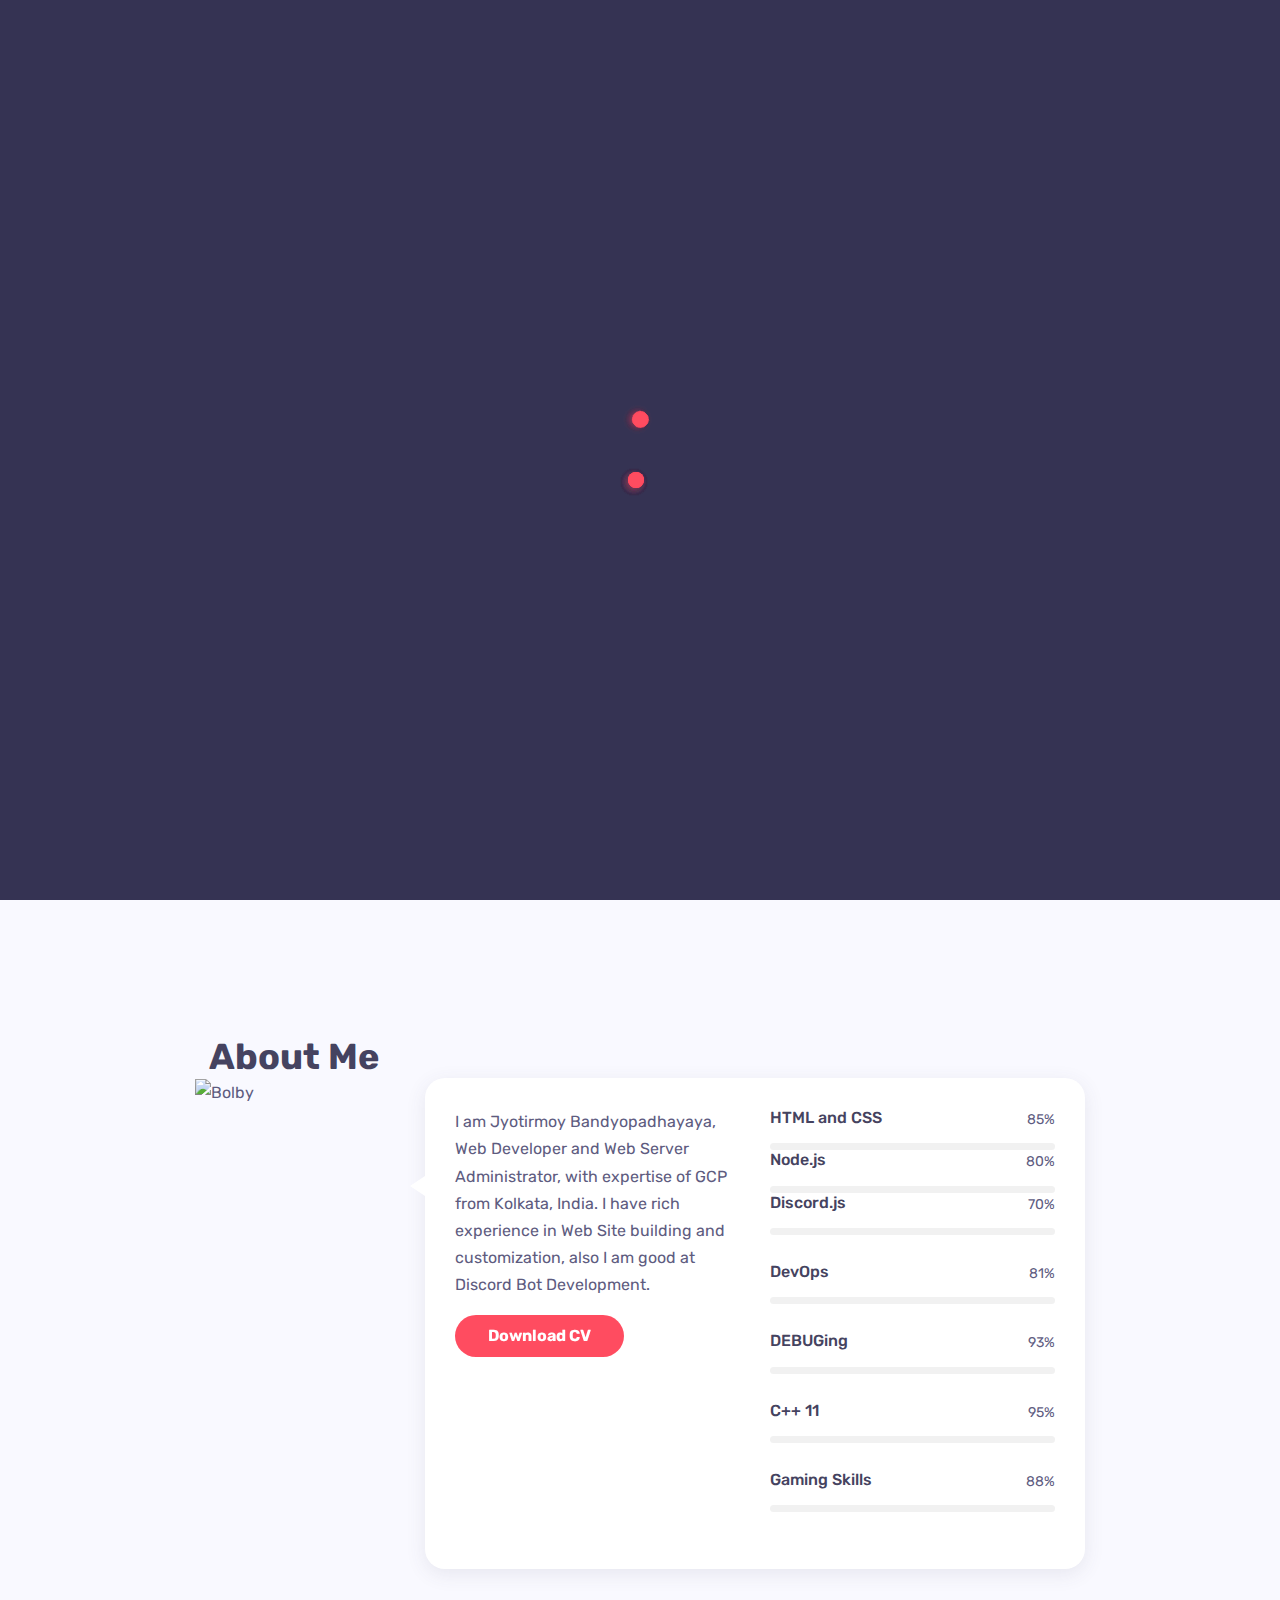
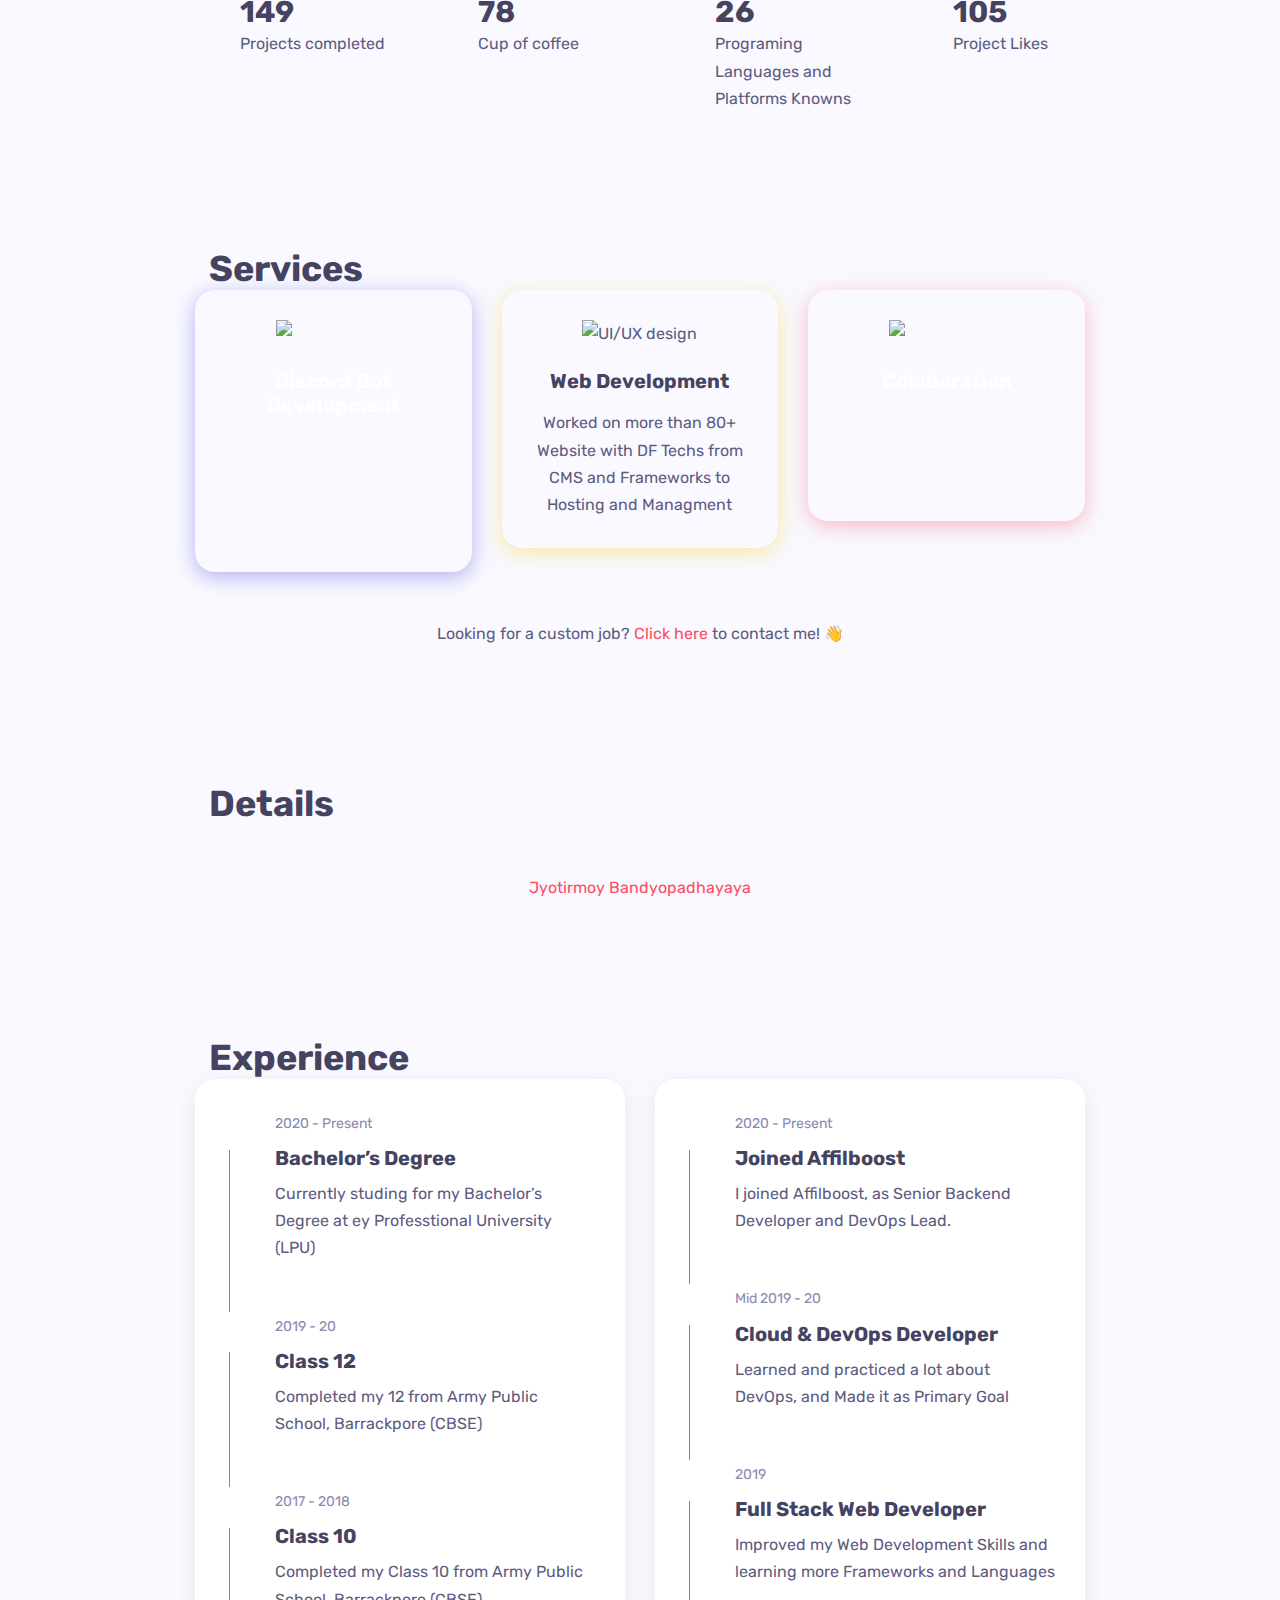
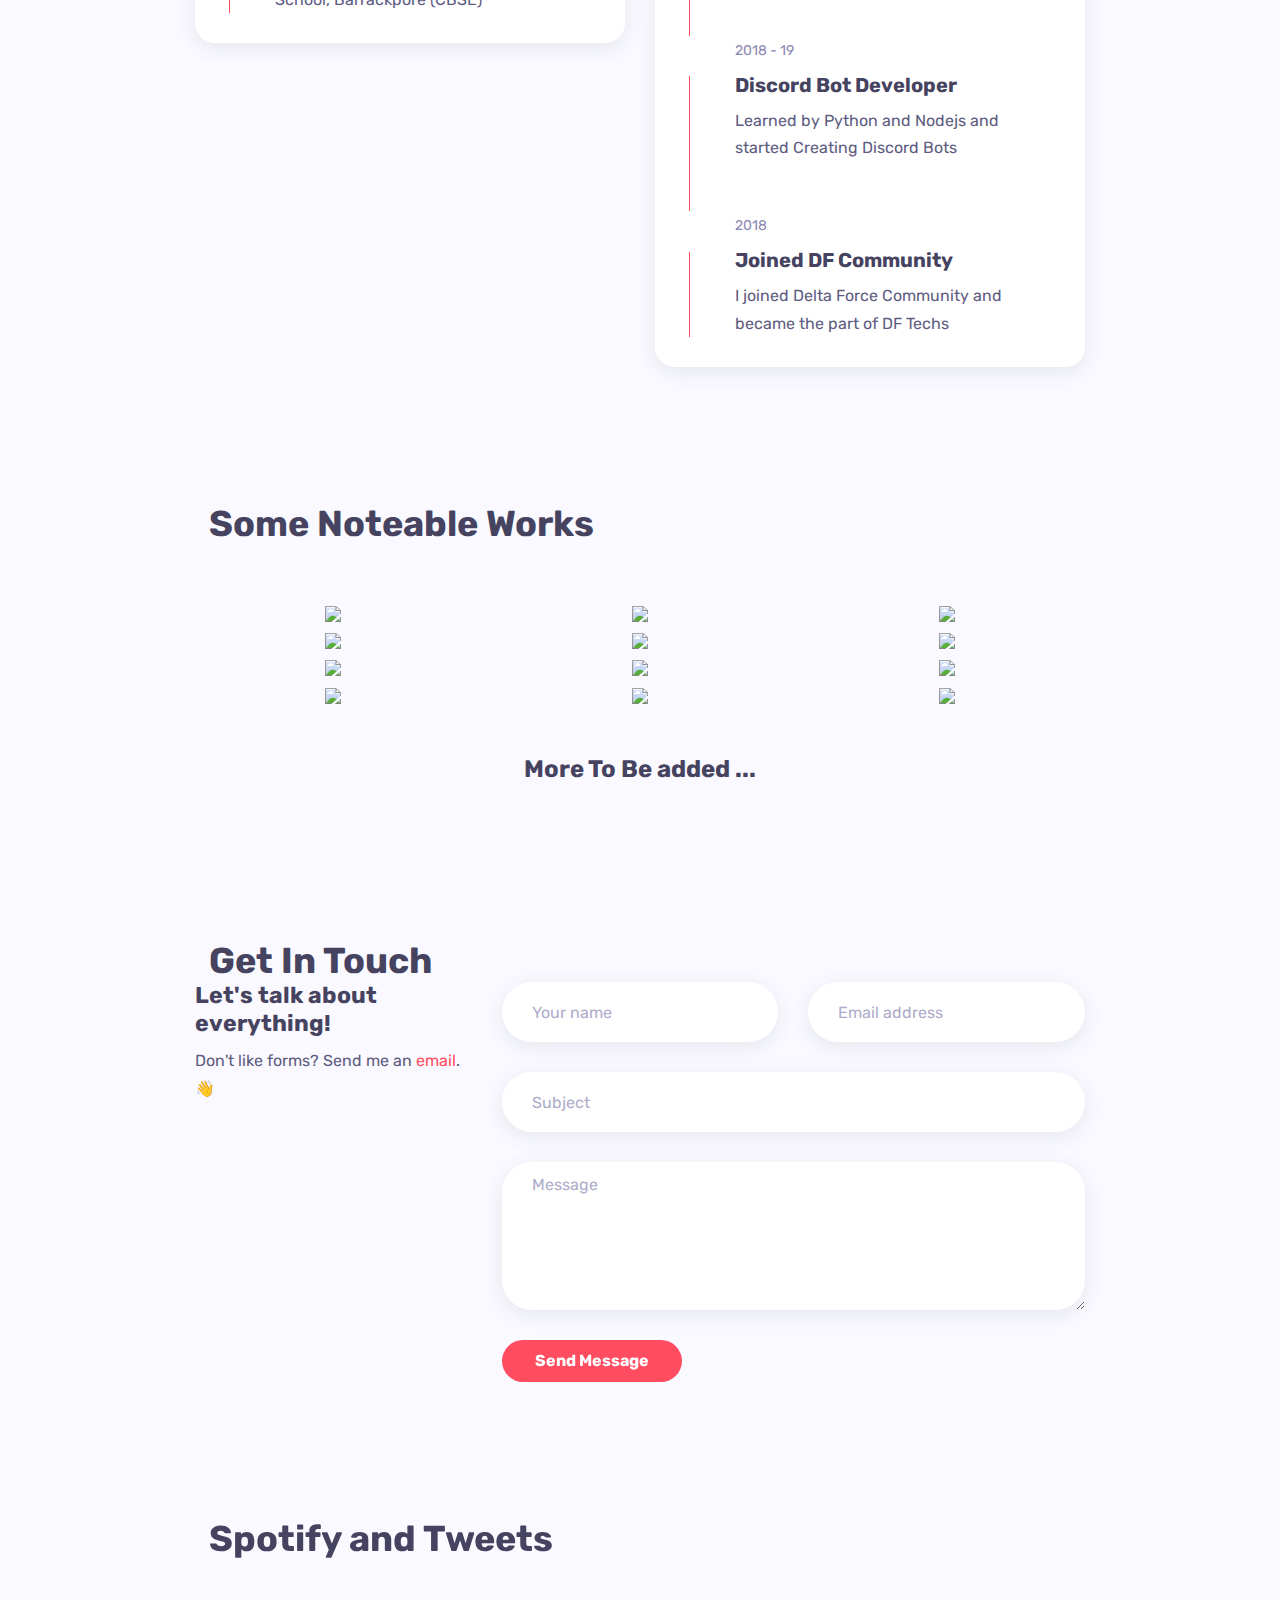
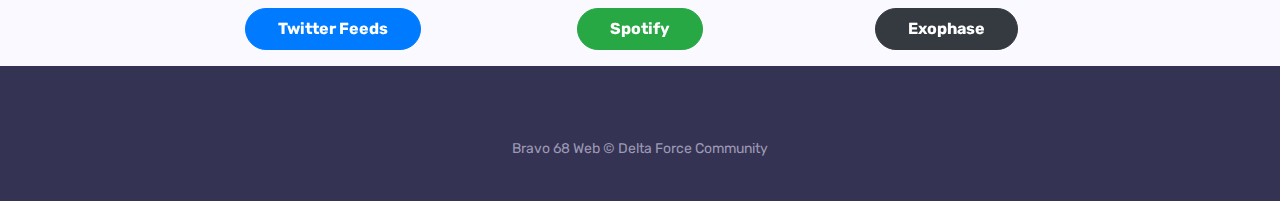
==== commit 234e27cc: "Huge Update" ====
--- a/index.html
+++ b/index.html
@@ -2,867 +2,1029 @@
 <html lang="en-US">
 
 <head>
-  <meta http-equiv="Content-Type" content="text/html; charset=UTF-8" />
-  <title>Bravo 68 Web - GitHub Portfolio</title>
-  <meta name="description" content="The Official Portfolio of Bravo68web from Delta Force Techs" />
-  <meta name="viewport" content="width=device-width, initial-scale=1, maximum-scale=1" />
-  <link rel="shortcut icon" type="image/x-icon" href="images/favicon.ico" />
-
-  <!-- STYLESHEETS -->
-  <link rel="stylesheet" href="https://stackpath.bootstrapcdn.com/bootstrap/4.5.2/css/bootstrap.min.css"
-    crossorigin="anonymous" media="all" />
-  <link rel="stylesheet" href="https://cdnjs.cloudflare.com/ajax/libs/font-awesome/5.14.0/css/all.min.css"
-    crossorigin="anonymous" media="all" />
-  <!-- <link rel="stylesheet" href="css/simple-line-icons.css" type="text/css" media="all"> -->
-  <link rel="stylesheet"
-    href="https://cdnjs.cloudflare.com/ajax/libs/simple-line-icons/2.5.5/css/simple-line-icons.min.css"
-    crossorigin="anonymous" />
-  <!-- <link rel="stylesheet" href="css/slick.css" type="text/css" media="all"> -->
-  <link rel="stylesheet" href="https://cdnjs.cloudflare.com/ajax/libs/slick-carousel/1.6.0/slick.min.css"
-    integrity="sha512-0OCvzZyRsIJ9Rg7O1S+Wf9ucukmVhyOg3h5eBG05aeH4NjG78fCEaEX3ofvndmukzENiX24fK5X/jPr6Y8yIdg=="
-    crossorigin="anonymous" />
-  <!-- <link rel="stylesheet" href="css/animate.css" type="text/css" media="all"> -->
-  <link rel="stylesheet" href="https://cdnjs.cloudflare.com/ajax/libs/animate.css/3.7.2/animate.min.css"
-    integrity="sha512-doJrC/ocU8VGVRx3O9981+2aYUn3fuWVWvqLi1U+tA2MWVzsw+NVKq1PrENF03M+TYBP92PnYUlXFH1ZW0FpLw=="
-    crossorigin="anonymous" />
-  <link rel="stylesheet" href="css/magnific-popup.css" type="text/css" media="all" />
-  <link rel="stylesheet" href="css/style.css" type="text/css" media="all" />
-
-  <!--[if lt IE 9]>
-      <script src="https://oss.maxcdn.com/html5shiv/3.7.2/html5shiv.min.js"></script>
-      <script src="https://oss.maxcdn.com/respond/1.4.2/respond.min.js"></script>
-    <![endif]-->
-  <script data-name="BMC-Widget" src="https://cdnjs.buymeacoffee.com/1.0.0/widget.prod.min.js" data-id="bravo68web"
-    data-description="Support me on Buy me a coffee!"
-    data-message="Thank you for visiting. You can now buy me a coffee!" data-color="#FFDD00" data-position="Right"
-    data-x_margin="18" data-y_margin="18"></script>
+	<meta http-equiv="Content-Type" content="text/html; charset=UTF-8" />
+	<title>Bravo 68 Web - Developer Portfolio</title>
+	<meta name="description" content="The Official Portfolio of Bravo68web from Delta Force Techs" />
+	<meta name="viewport" content="width=device-width, initial-scale=1, maximum-scale=1" />
+	<link rel="shortcut icon" type="image/x-icon" href="favicon.ico" />
+	<!-- STYLESHEETS -->
+	<link rel="stylesheet" href="https://stackpath.bootstrapcdn.com/bootstrap/4.5.2/css/bootstrap.min.css"
+		crossorigin="anonymous" media="all" />
+	<link rel="stylesheet" href="https://cdnjs.cloudflare.com/ajax/libs/font-awesome/5.14.0/css/all.min.css"
+		crossorigin="anonymous" media="all" />
+	<!-- <link rel="stylesheet" href="css/simple-line-icons.css" type="text/css" media="all"> -->
+	<link rel="stylesheet"
+		href="https://cdnjs.cloudflare.com/ajax/libs/simple-line-icons/2.5.5/css/simple-line-icons.min.css"
+		crossorigin="anonymous" />
+	<link rel="stylesheet" href="https://s.pageclip.co/v1/pageclip.css" media="screen">
+	<!-- <link rel="stylesheet" href="css/slick.css" type="text/css" media="all"> -->
+	<link rel="stylesheet" href="https://cdnjs.cloudflare.com/ajax/libs/slick-carousel/1.6.0/slick.min.css"
+		integrity="sha512-0OCvzZyRsIJ9Rg7O1S+Wf9ucukmVhyOg3h5eBG05aeH4NjG78fCEaEX3ofvndmukzENiX24fK5X/jPr6Y8yIdg=="
+		crossorigin="anonymous" />
+	<!-- <link rel="stylesheet" href="css/animate.css" type="text/css" media="all"> -->
+	<link rel="stylesheet" href="https://cdnjs.cloudflare.com/ajax/libs/animate.css/3.7.2/animate.min.css"
+		integrity="sha512-doJrC/ocU8VGVRx3O9981+2aYUn3fuWVWvqLi1U+tA2MWVzsw+NVKq1PrENF03M+TYBP92PnYUlXFH1ZW0FpLw=="
+		crossorigin="anonymous" />
+	<link rel="stylesheet" href="css/magnific-popup.css" type="text/css" media="all" />
+	<link rel="stylesheet" href="css/style.css" type="text/css" media="all" />
+	<!-- <script src="js/particle.js"></script>
+	<script src="js/particleEff.js"></script> -->
+	<!--[if lt IE 9]>
+			<script src="https://oss.maxcdn.com/html5shiv/3.7.2/html5shiv.min.js"></script>
+			<script src="https://oss.maxcdn.com/respond/1.4.2/respond.min.js"></script>
+			<![endif]-->
+	<script data-name="BMC-Widget" src="https://cdnjs.buymeacoffee.com/1.0.0/widget.prod.min.js" data-id="bravo68web"
+		data-description="Support me on Buy me a coffee!"
+		data-message="Thank you for visiting. You can now buy me a coffee!" data-color="#FFDD00" data-position="Right"
+		data-x_margin="18" data-y_margin="18"></script>
+	
+		<meta
+		name="description"
+		content="Jyotirmoy Bandyopadhayaya | Discord Bot & Web developer"
+	  />
+  
+	  <!--Social-->
+	  <meta
+		property="og:image"
+		content="https://bravo68web-portfolio.web.app/social-cover.png"
+	  />
+	  <meta property="og:image:width" content="1200" />
+	  <meta property="og:image:height" content="600" />
+	  <!--twitter-->
+	  <meta name="twitter:card" content="Bravo68web's Portfolio" />
+	  <meta name="twitter:url" content="https://bravo68web-portfolio.web.app" />
+	  <meta
+		name="twitter:title"
+		content="Jyotirmoy Bandyopadhayaya | Discord Bot & Web developer"
+	  />
+	  <meta
+		name="twitter:description"
+		content="Portfolio of Jyotirmoy Bandyopadhayaya, an enthusiast in Web/Competitive Programming"
+	  />
+	  <meta
+		name="twitter:image"
+		content="https://bravo68web-portfolio.web.app/social-cover.png"
+	  />
+
 </head>
 
 <body>
-  <!-- Preloader -->
-  <div id="preloader">
-    <div class="outer">
-      <!-- Google Chrome -->
-      <div class="infinityChrome">
-        <div></div>
-        <div></div>
-        <div></div>
-      </div>
-
-      <!-- Safari and others -->
-      <div class="infinity">
-        <div>
-          <span></span>
-        </div>
-        <div>
-          <span></span>
-        </div>
-        <div>
-          <span></span>
-        </div>
-      </div>
-      <!-- Stuff -->
-      <svg xmlns="http://www.w3.org/2000/svg" version="1.1" class="goo-outer">
-        <defs>
-          <filter id="goo">
-            <feGaussianBlur in="SourceGraphic" stdDeviation="6" result="blur" />
-            <feColorMatrix in="blur" values="1 0 0 0 0  0 1 0 0 0  0 0 1 0 0  0 0 0 18 -7" result="goo" />
-            <feBlend in="SourceGraphic" in2="goo" />
-          </filter>
-        </defs>
-      </svg>
-    </div>
-  </div>
-
-  <!-- desktop header -->
-  <header class="desktop-header-3 fixed-top">
-    <div class="container">
-      <nav class="navbar navbar-expand-lg navbar-dark">
-        <a class="navbar-brand" href="index.html"><img src="images/name-logo.png" alt="bravo68web logo" /></a>
-        <button aria-controls="navbarNavDropdown" aria-expanded="false" aria-label="Toggle navigation"
-          class="navbar-toggler" data-target="#navbarNavDropdown" data-toggle="collapse" type="button">
-          <span class="navbar-toggler-icon"></span>
-        </button>
-        <div class="collapse navbar-collapse" id="navbarNavDropdown">
-          <ul class="navbar-nav ml-auto scrollspy">
-            <li class="nav-item">
-              <a class="nav-link" href="#home">Home</a>
-            </li>
-            <li class="nav-item">
-              <a href="#about" class="nav-link">About</a>
-            </li>
-            <li class="nav-item">
-              <a href="#services" class="nav-link">Services</a>
-            </li>
-            <li class="nav-item">
-              <a href="#details" class="nav-link">Details</a>
-            </li>
-            <li class="nav-item">
-              <a href="#experience" class="nav-link">Experience</a>
-            </li>
-            <li class="nav-item">
-              <a href="#works" class="nav-link">Works</a>
-            </li>
-            <li class="nav-item">
-              <a href="#contact" class="nav-link">Contact</a>
-            </li>
-            <li class="nav-item">
-              <a href="#others" class="nav-link">Others</a>
-            </li>
-          </ul>
-        </div>
-      </nav>
-    </div>
-  </header>
-
-  <!-- main layout -->
-  <main class="content-3">
-    <!-- section home -->
-    <section id="home" class="home d-flex align-items-center">
-      <div class="container">
-        <!-- intro -->
-        <div class="intro">
-          <!-- avatar image -->
-          <img src="images/logo-resized.jpg" alt="Bolby" class="mb-4" />
-
-          <!-- info -->
-          <h1 class="mb-2 mt-0">Jyotirmoy Bandyopadhayaya</h1>
-          <span>I'm a
-            <span class="text-rotating">Full Stack Web Developer, Discord Bot Developer, Programmer,
-              Inovator, Gamer</span></span>
-
-          <!-- social icons -->
-          <ul class="social-icons light list-inline mb-0 mt-4">
-            <li class="list-inline-item">
-              <a href="https://www.instagram.com/jbandyopadhayaya/"><i class="fab fa-instagram"></i></a>
-            </li>
-            <li class="list-inline-item">
-              <a href="https://twitter.com/bravo68web"><i class="fab fa-twitter"></i></a>
-            </li>
-            <li class="list-inline-item">
-              <a href="https://github.com/bravo68web"><i class="fab fa-github-square"></i></a>
-            </li>
-            <li class="list-inline-item">
-              <a href="https://keybase.io/bravo68web"><i class="fab fa-keybase"></i></a>
-            </li>
-            <li class="list-inline-item">
-              <a href="https://steamcommunity.com/id/bravo68web  "><i class="fab fa-steam"></i></a>
-            </li>
-            <li class="list-inline-item">
-              <a href="https://www.linkedin.com/in/jyotirmoy-bandyopadhayaya-9509331b7/"><i
-                  class="fab fa-linkedin"></i></a>
-            </li>
-          </ul>
-
-          <!-- buttons -->
-          <div class="mt-4">
-            <a href="#contact" class="btn btn-default">Contact me</a>
-          </div>
-        </div>
-
-        <!-- scroll down mouse wheel -->
-        <div class="scroll-down">
-          <a href="#about" class="mouse-wrapper">
-            <span>Scroll Down</span>
-            <span class="mouse">
-              <span class="wheel"></span>
-            </span>
-          </a>
-        </div>
-
-        <!-- parallax layers -->
-        <div class="parallax" data-relative-input="true">
-          <svg width="27" height="29" data-depth="0.3" class="layer p1" xmlns="http://www.w3.org/2000/svg">
-            <path
-              d="M21.15625.60099c4.37954 3.67487 6.46544 9.40612 5.47254 15.03526-.9929 5.62915-4.91339 10.30141-10.2846 12.25672-5.37122 1.9553-11.3776.89631-15.75715-2.77856l2.05692-2.45134c3.50315 2.93948 8.3087 3.78663 12.60572 2.22284 4.297-1.5638 7.43381-5.30209 8.22768-9.80537.79387-4.50328-.8749-9.08872-4.37803-12.02821L21.15625.60099z"
-              fill="#FFD15C" fill-rule="evenodd" />
-          </svg>
-
-          <svg width="26" height="26" data-depth="0.2" class="layer p2" xmlns="http://www.w3.org/2000/svg">
-            <path d="M13 3.3541L2.42705 24.5h21.1459L13 3.3541z" stroke="#FF4C60" stroke-width="3" fill="none"
-              fill-rule="evenodd" />
-          </svg>
-
-          <svg width="30" height="25" data-depth="0.3" class="layer p3" xmlns="http://www.w3.org/2000/svg">
-            <path
-              d="M.1436 8.9282C3.00213 3.97706 8.2841.92763 14.00013.92796c5.71605.00032 10.9981 3.04992 13.85641 8 2.8583 4.95007 2.8584 11.0491-.00014 16.00024l-2.77128-1.6c2.28651-3.96036 2.28631-8.84002.00011-12.8002-2.2862-3.96017-6.5124-6.40017-11.08513-6.4-4.57271.00018-8.79872 2.43984-11.08524 6.4002l-2.77128-1.6z"
-              fill="#44D7B6" fill-rule="evenodd" />
-          </svg>
-
-          <svg width="15" height="23" data-depth="0.6" class="layer p4" xmlns="http://www.w3.org/2000/svg">
-            <rect transform="rotate(30 9.86603 10.13397)" x="7" width="3" height="25" rx="1.5" fill="#FFD15C"
-              fill-rule="evenodd" />
-          </svg>
-
-          <svg width="15" height="23" data-depth="0.2" class="layer p5" xmlns="http://www.w3.org/2000/svg">
-            <rect transform="rotate(30 9.86603 10.13397)" x="7" width="3" height="25" rx="1.5" fill="#6C6CE5"
-              fill-rule="evenodd" />
-          </svg>
-
-          <svg width="49" height="17" data-depth="0.5" class="layer p6" xmlns="http://www.w3.org/2000/svg">
-            <g fill="#FF4C60" fill-rule="evenodd">
-              <path
-                d="M.5 16.5c0-5.71709 2.3825-10.99895 6.25-13.8567 3.8675-2.85774 8.6325-2.85774 12.5 0C23.1175 5.50106 25.5 10.78292 25.5 16.5H23c0-4.57303-1.90625-8.79884-5-11.08535-3.09375-2.28652-6.90625-2.28652-10 0C4.90625 7.70116 3 11.92697 3 16.5H.5z" />
-              <path
-                d="M23.5 16.5c0-5.71709 2.3825-10.99895 6.25-13.8567 3.8675-2.85774 8.6325-2.85774 12.5 0C46.1175 5.50106 48.5 10.78292 48.5 16.5H46c0-4.57303-1.90625-8.79884-5-11.08535-3.09375-2.28652-6.90625-2.28652-10 0-3.09375 2.28651-5 6.51232-5 11.08535h-2.5z" />
-            </g>
-          </svg>
-
-          <svg width="26" height="26" data-depth="0.4" class="layer p7" xmlns="http://www.w3.org/2000/svg">
-            <path d="M13 22.6459L2.42705 1.5h21.1459L13 22.6459z" stroke="#FFD15C" stroke-width="3" fill="none"
-              fill-rule="evenodd" />
-          </svg>
-
-          <svg width="19" height="21" data-depth="0.3" class="layer p8" xmlns="http://www.w3.org/2000/svg">
-            <rect transform="rotate(-40 6.25252 10.12626)" x="7" width="3" height="25" rx="1.5" fill="#6C6CE5"
-              fill-rule="evenodd" />
-          </svg>
-
-          <svg width="30" height="25" data-depth="0.3" data-depth-y="-1.30" class="layer p9"
-            xmlns="http://www.w3.org/2000/svg">
-            <path
-              d="M29.8564 16.0718c-2.85854 4.95114-8.1405 8.00057-13.85654 8.00024-5.71605-.00032-10.9981-3.04992-13.85641-8-2.8583-4.95007-2.8584-11.0491.00014-16.00024l2.77128 1.6c-2.28651 3.96036-2.28631 8.84002-.00011 12.8002 2.2862 3.96017 6.5124 6.40017 11.08513 6.4 4.57271-.00018 8.79872-2.43984 11.08524-6.4002l2.77128 1.6z"
-              fill="#6C6CE5" fill-rule="evenodd" />
-          </svg>
-
-          <svg width="47" height="29" data-depth="0.2" class="layer p10" xmlns="http://www.w3.org/2000/svg">
-            <g fill="#44D7B6" fill-rule="evenodd">
-              <path
-                d="M46.78878 17.19094c-1.95535 5.3723-6.00068 9.52077-10.61234 10.8834-4.61167 1.36265-9.0893-.26708-11.74616-4.27524-2.65686-4.00817-3.08917-9.78636-1.13381-15.15866l2.34923.85505c-1.56407 4.29724-1.2181 8.92018.90705 12.12693 2.12514 3.20674 5.70772 4.5107 9.39692 3.4202 3.68921-1.0905 6.92581-4.40949 8.48988-8.70673l2.34923.85505z" />
-              <path
-                d="M25.17585 9.32448c-1.95535 5.3723-6.00068 9.52077-10.61234 10.8834-4.61167 1.36264-9.0893-.26708-11.74616-4.27525C.16049 11.92447-.27182 6.14628 1.68354.77398l2.34923.85505c-1.56407 4.29724-1.2181 8.92018.90705 12.12692 2.12514 3.20675 5.70772 4.5107 9.39692 3.4202 3.68921-1.0905 6.92581-4.40948 8.48988-8.70672l2.34923.85505z" />
-            </g>
-          </svg>
-
-          <svg width="33" height="20" data-depth="0.5" class="layer p11" xmlns="http://www.w3.org/2000/svg">
-            <path
-              d="M32.36774.34317c.99276 5.63023-1.09332 11.3614-5.47227 15.03536-4.37895 3.67396-10.3855 4.73307-15.75693 2.77837C5.76711 16.2022 1.84665 11.53014.8539 5.8999l3.15139-.55567c.7941 4.50356 3.93083 8.24147 8.22772 9.8056 4.29688 1.56413 9.10275.71673 12.60554-2.2227C28.34133 9.98771 30.01045 5.4024 29.21635.89884l3.15139-.55567z"
-              fill="#FFD15C" fill-rule="evenodd" />
-          </svg>
-        </div>
-      </div>
-    </section>
-
-    <!-- section about -->
-    <section id="about">
-      <div class="container">
-        <!-- section title -->
-        <h2 class="section-title wow fadeInUp">About Me</h2>
-
-        <div class="spacer" data-height="60"></div>
-
-        <div class="row">
-          <div class="col-md-3">
-            <div class="text-center text-md-left">
-              <!-- avatar image -->
-              <img src="images/circle-cropped.png" alt="Bolby" />
-            </div>
-            <div class="spacer d-md-none d-lg-none" data-height="30"></div>
-          </div>
-
-          <div class="col-md-9 triangle-left-md triangle-top-sm">
-            <div class="rounded bg-white shadow-dark padding-30">
-              <div class="row">
-                <div class="col-md-6">
-                  <!-- about text -->
-                  <p>
-                    I am Jyotirmoy Bandyopadhayaya, Web Developer from
-                    Kolkata, India. I have rich experience in Web Site
-                    building and customization, also I am good at Discord Bot
-                    Development.
-                  </p>
-                  <div class="mt-3">
-                    <a href="https://raw.githubusercontent.com/BRAVO68WEB/certificates/master/Jyotirmoy's%20Resume.pdf" class="btn btn-default">Download CV</a>
-                  </div>
-                  <div class="spacer d-md-none d-lg-none" data-height="30"></div>
-                </div>
-                <div class="col-md-6">
-                  <!-- skill item -->
-                  <div class="skill-item">
-                    <div class="skill-info clearfix">
-                      <h4 class="float-left mb-3 mt-0">HTML and CSS</h4>
-                      <span class="float-right">85%</span>
-                    </div>
-                    <div class="progress">
-                      <div class="progress-bar data-background" role="progressbar" aria-valuemin="0" aria-valuemax="100"
-                        aria-valuenow="85" data-color="#f54e38"></div>
-                    </div>
-                    <div class="spacer" data-height="20"></div>
-                  </div>
-
-                  <!-- skill item -->
-                  <div class="skill-item">
-                    <div class="skill-info clearfix">
-                      <h4 class="float-left mb-3 mt-0">Node.js</h4>
-                      <span class="float-right">80%</span>
-                    </div>
-                    <div class="progress">
-                      <div class="progress-bar data-background" role="progressbar" aria-valuemin="0" aria-valuemax="100"
-                        aria-valuenow="80" data-color="#69fc44"></div>
-                    </div>
-                    <div class="spacer" data-height="20"></div>
-                  </div>
-
-                  <!-- skill item -->
-                  <div class="skill-item">
-                    <div class="skill-info clearfix">
-                      <h4 class="float-left mb-3 mt-0">Discord.js</h4>
-                      <span class="float-right">70%</span>
-                    </div>
-                    <div class="progress">
-                      <div class="progress-bar data-background" role="progressbar" aria-valuemin="0" aria-valuemax="100"
-                        aria-valuenow="70" data-color="#FFD15C"></div>
-                    </div>
-                  </div>
-                  <br />
-
-                  <!-- skill item -->
-                  <div class="skill-item">
-                    <div class="skill-info clearfix">
-                      <h4 class="float-left mb-3 mt-0">DevOps</h4>
-                      <span class="float-right">81%</span>
-                    </div>
-                    <div class="progress">
-                      <div class="progress-bar data-background" role="progressbar" aria-valuemin="0" aria-valuemax="100"
-                        aria-valuenow="81" data-color="#234869"></div>
-                    </div>
-                  </div>
-                  <br />
-
-                  <!-- skill item -->
-                  <div class="skill-item">
-                    <div class="skill-info clearfix">
-                      <h4 class="float-left mb-3 mt-0">DEBUGing</h4>
-                      <span class="float-right">93%</span>
-                    </div>
-                    <div class="progress">
-                      <div class="progress-bar data-background" role="progressbar" aria-valuemin="0" aria-valuemax="100"
-                        aria-valuenow="93" data-color="#523c4d"></div>
-                    </div>
-                  </div>
-                  <br />
-
-                  <!-- skill item -->
-                  <div class="skill-item">
-                    <div class="skill-info clearfix">
-                      <h4 class="float-left mb-3 mt-0">C++ 11</h4>
-                      <span class="float-right">95%</span>
-                    </div>
-                    <div class="progress">
-                      <div class="progress-bar data-background" role="progressbar" aria-valuemin="0" aria-valuemax="100"
-                        aria-valuenow="95" data-color="#f511c3"></div>
-                    </div>
-                  </div>
-                  <br />
-                  <!-- skill item -->
-                  <div class="skill-item">
-                    <div class="skill-info clearfix">
-                      <h4 class="float-left mb-3 mt-0">Gaming Skills</h4>
-                      <span class="float-right">88%</span>
-                    </div>
-                    <div class="progress">
-                      <div class="progress-bar data-background" role="progressbar" aria-valuemin="0" aria-valuemax="100"
-                        aria-valuenow="88" data-color="#FFD15C"></div>
-                    </div>
-                  </div>
-                  <br />
-                </div>
-              </div>
-            </div>
-          </div>
-        </div>
-        <!-- row end -->
-
-        <div class="spacer" data-height="70"></div>
-
-        <div class="row">
-          <div class="col-md-3 col-sm-6">
-            <!-- fact item -->
-            <div class="fact-item">
-              <span class="icon icon-fire"></span>
-              <div class="details">
-                <h3 class="mb-0 mt-0 number"><em class="count">102</em></h3>
-                <p class="mb-0">Projects completed</p>
-              </div>
-            </div>
-            <div class="spacer d-md-none d-lg-none" data-height="30"></div>
-          </div>
-
-          <div class="col-md-3 col-sm-6">
-            <!-- fact item -->
-            <div class="fact-item">
-              <span class="icon icon-cup"></span>
-              <div class="details">
-                <h3 class="mb-0 mt-0 number"><em class="count">50</em></h3>
-                <p class="mb-0">Cup of coffee</p>
-              </div>
-            </div>
-            <div class="spacer d-md-none d-lg-none" data-height="30"></div>
-          </div>
-
-          <div class="col-md-3 col-sm-6">
-            <div class="fact-item">
-              <span class="icon icon-people"></span>
-              <div class="details">
-                <h3 class="mb-0 mt-0 number"><em class="count">23</em></h3>
-                <p class="mb-0">Programing Languages Knowns</p>
-              </div>
-            </div>
-            <div class="spacer d-md-none d-lg-none" data-height="30"></div>
-          </div>
-
-          <div class="col-md-3 col-sm-6">
-            <div class="fact-item">
-              <span class="icon icon-badge"></span>
-              <div class="details">
-                <h3 class="mb-0 mt-0 number"><em class="count">105</em></h3>
-                <p class="mb-0">Project Likes</p>
-              </div>
-            </div>
-          </div>
-        </div>
-      </div>
-    </section>
-
-    <!-- section services -->
-    <section id="services">
-      <div class="container">
-        <!-- section title -->
-        <h2 class="section-title wow fadeInUp">Services</h2>
-
-        <div class="spacer" data-height="60"></div>
-
-        <div class="row">
-          <div class="col-md-4">
-            <!-- service box -->
-            <div class="service-box rounded data-background padding-30 text-center text-light shadow-blue"
-              data-color="#6C6CE5">
-              <img src="https://dashnews.org/wp-content/uploads/2018/10/Dash-Discord.jpg" alt="UI/UX design" />
-              <h3 class="mb-3 mt-0">Discord Bot Development</h3>
-              <p class="mb-0">
-                Created Many Bots like Specter, DF Admin Bot and Bubbles with
-                very useful functionality
-              </p>
-            </div>
-            <div class="spacer d-md-none d-lg-none" data-height="30"></div>
-          </div>
-
-          <div class="col-md-4">
-            <!-- service box -->
-            <div class="service-box rounded data-background padding-30 text-center shadow-yellow" data-color="#F9D74C">
-              <img src="images/web-development-banner.jpg" alt="UI/UX design" />
-              <h3 class="mb-3 mt-0">Web Development</h3>
-              <p class="mb-0">
-                Worked on more than 80+ Website with DF Techs from CMS and
-                Frameworks to Hosting and Managment
-              </p>
-            </div>
-            <div class="spacer d-md-none d-lg-none" data-height="30"></div>
-          </div>
-
-          <div class="col-md-4">
-            <!-- service box -->
-            <div class="service-box rounded data-background padding-30 text-center text-light shadow-pink"
-              data-color="#F97B8B">
-              <img src="images/colab-logo.png" alt="UI/UX design" />
-              <h3 class="mb-3 mt-0">Colaboration</h3>
-              <p class="mb-0">
-                Colaborated to more than 100+ Open Source and Private Projects
-              </p>
-            </div>
-          </div>
-        </div>
-
-        <div class="mt-5 text-center">
-          <p class="mb-0">
-            Looking for a custom job? <a href="#contact">Click here</a> to
-            contact me! 👋
-          </p>
-        </div>
-      </div>
-    </section>
-
-    <!-- section Deltails -->
-    <section id="details">
-      <div class="container">
-        <!-- section title -->
-        <h2 class="section-title wow fadeInUp">Details</h2>
-
-        <div class="mt-5 text-center">
-          <p class="mb-0">
-            <script src="https://gist.github.com/BRAVO68WEB/2a40c21430b88b02f3d4976ca05021be.js"></script>
-          </p>
-        </div>
-
-        <center>
-          <div class="LI-profile-badge" data-version="v1" data-size="large" data-locale="en_US" data-type="horizontal"
-            data-theme="dark" data-vanity="bravo68web">
-            <a class="LI-simple-link" href="https://in.linkedin.com/in/bravo68web?trk=profile-badge">Jyotirmoy
-              Bandyopadhayaya</a>
-          </div>
-        </center>
-      </div>
-    </section>
-
-    <!-- section experience -->
-    <section id="experience">
-      <div class="container">
-        <!-- section title -->
-        <h2 class="section-title wow fadeInUp">Experience</h2>
-
-        <div class="spacer" data-height="60"></div>
-
-        <div class="row">
-          <div class="col-md-6">
-            <!-- timeline wrapper -->
-            <div class="timeline edu bg-white rounded shadow-dark padding-30 overflow-hidden">
-              <!-- timeline item -->
-              <div class="timeline-container wow fadeInUp">
-                <div class="content">
-                  <span class="time">2020 - Present</span>
-                  <h3 class="title">Bachelor’s Degree</h3>
-                  <p>
-                    Currently studing for my Bachelor’s Degree at ey
-                    Professtional University (LPU)
-                  </p>
-                </div>
-              </div>
-
-              <!-- timeline item -->
-              <div class="timeline-container wow fadeInUp" data-wow-delay="0.2s">
-                <div class="content">
-                  <span class="time">2018 - 20</span>
-                  <h3 class="title">Bachelor’s Degree</h3>
-                  <p>
-                    Completed my Class 11 and 12 from Army Public School,
-                    Barrackpore (CBSE)
-                  </p>
-                </div>
-              </div>
-
-              <!-- timeline item -->
-              <div class="timeline-container wow fadeInUp" data-wow-delay="0.4s">
-                <div class="content">
-                  <span class="time">2017 - 2018</span>
-                  <h3 class="title">Class 10</h3>
-                  <p>
-                    Completed my Class 10 from Army Public School, Barrackpore
-                    (CBSE)
-                  </p>
-                </div>
-              </div>
-
-              <!-- main line -->
-              <span class="line"></span>
-            </div>
-          </div>
-
-          <div class="col-md-6">
-            <!-- responsive spacer -->
-            <div class="spacer d-md-none d-lg-none" data-height="30"></div>
-
-            <!-- timeline wrapper -->
-            <div class="timeline exp bg-white rounded shadow-dark padding-30 overflow-hidden">
-              <!-- timeline item -->
-              <div class="timeline-container wow fadeInUp">
-                <div class="content">
-                  <span class="time">2019 - Present</span>
-                  <h3 class="title">Web Designer</h3>
-                  <p>
-                    Improving my Web Development Skills and Leaning my about
-                    more Frameworks and Langages
-                  </p>
-                </div>
-              </div>
-
-              <!-- timeline item -->
-              <div class="timeline-container wow fadeInUp" data-wow-delay="0.2s">
-                <div class="content">
-                  <span class="time">2018 - 19</span>
-                  <h3 class="title">Discord Bot Developer</h3>
-                  <p>
-                    Learned by Python and Nodejs and started Creating Discord
-                    Bots
-                  </p>
-                </div>
-              </div>
-
-              <!-- timeline item -->
-              <div class="timeline-container wow fadeInUp" data-wow-delay="0.4s">
-                <div class="content">
-                  <span class="time">2018</span>
-                  <h3 class="title">Joined DF Community</h3>
-                  <p>
-                    I joined Delta Force Community and became the part of DF
-                    Techs
-                  </p>
-                </div>
-              </div>
-
-              <!-- main line -->
-              <span class="line"></span>
-            </div>
-          </div>
-        </div>
-      </div>
-    </section>
-
-    <!-- section Works -->
-    <section id="works">
-      <div class="container">
-        <!-- section title -->
-        <h2 class="section-title wow fadeInUp">Some Noteable Works</h2>
-
-        <div class="mt-5 text-center">
-          <p class="mb-0">
-            <a href="https://github.com/BRAVO68WEB/hexo-webnary-theme"><img
-                src="https://github-link-card.s3.ap-northeast-1.amazonaws.com/BRAVO68WEB/hexo-webnary-theme.png"
-                width="460px" /></a>
-          </p>
-          <br />
-          <p class="mb-0">
-            <a href="https://github.com/DFCommunity/api"><img
-                src="https://github-link-card.s3.ap-northeast-1.amazonaws.com/DFCommunity/api.png" width="460px" /></a>
-          </p>
-          <br />
-          <p class="mb-0">
-            <a href="https://github.com/DFTECHSDEVCENTER/gen-dockerfile"><img
-                src="https://github-link-card.s3.ap-northeast-1.amazonaws.com/DFTECHSDEVCENTER/gen-dockerfile.png"
-                width="460px" /></a>
-          </p>
-          <br />
-          <p class="mb-0">
-            <a href="https://github.com/DFTECHSDEVCENTER/Ubuntu-Dev-Docker"><img
-                src="https://github-link-card.s3.ap-northeast-1.amazonaws.com/DFTECHSDEVCENTER/Ubuntu-Dev-Docker.png"
-                width="460px" /></a>
-          </p>
-          <br />
-          <p>More To Be added</p>
-        </div>
-      </div>
-    </section>
-
-    <!-- section contact -->
-    <section id="contact">
-      <div class="container">
-        <!-- section title -->
-        <h2 class="section-title wow fadeInUp">Get In Touch</h2>
-
-        <div class="spacer" data-height="60"></div>
-
-        <div class="row">
-          <div class="col-md-4">
-            <!-- contact info -->
-            <div class="contact-info">
-              <h3 class="wow fadeInUp">Let's talk about everything!</h3>
-              <p class="wow fadeInUp">
-                Don't like forms? Send me an
-                <a href="mailto:bravo68web@gmail.com">email</a>. 👋
-              </p>
-            </div>
-          </div>
-
-          <div class="col-md-8">
-            <!-- Contact Form -->
-            <form name="contact" id="contact-form" class="contact-form mt-6" method="POST" data-netlify="true">
-              <div class="messages"></div>
-
-              <div class="row">
-                <div class="column col-md-6">
-                  <!-- Name input -->
-                  <div class="form-group">
-                    <input type="text" class="form-control" name="InputName" id="InputName" placeholder="Your name"
-                      required="required" data-error="Name is required." />
-                    <div class="help-block with-errors"></div>
-                  </div>
-                </div>
-
-                <div class="column col-md-6">
-                  <!-- Email input -->
-                  <div class="form-group">
-                    <input type="email" class="form-control" id="InputEmail" name="InputEmail"
-                      placeholder="Email address" required="required" data-error="Email is required." />
-                    <div class="help-block with-errors"></div>
-                  </div>
-                </div>
-
-                <div class="column col-md-12">
-                  <!-- Email input -->
-                  <div class="form-group">
-                    <input type="text" class="form-control" id="InputSubject" name="InputSubject" placeholder="Subject"
-                      required="required" data-error="Subject is required." />
-                    <div class="help-block with-errors"></div>
-                  </div>
-                </div>
-
-                <div class="column col-md-12">
-                  <!-- Message textarea -->
-                  <div class="form-group">
-                    <textarea name="InputMessage" id="InputMessage" class="form-control" rows="5" placeholder="Message"
-                      required="required" data-error="Message is required."></textarea>
-                    <div class="help-block with-errors"></div>
-                  </div>
-                </div>
-              </div>
-
-              <button type="submit" name="submit" id="submit" value="Submit" class="btn btn-default">
-                Send Message</button><!-- Send Button -->
-            </form>
-            <!-- Contact Form end -->
-          </div>
-        </div>
-      </div>
-    </section>
-
-    <section id="others">
-      <div class="container">
-        <!-- section title -->
-        <h2 class="section-title wow fadeInUp">Spotify and Tweets</h2>
-
-        <div class="mt-5 text-center">
-          <p class="mb-0">
-            <div class="row">
-              <div class="col-sm">
-                <button type="button" class="btn btn-primary" id="twitter-feeds">Twitter Feeds</button>
-              </div>
-              <div class="col-sm">
-                <button type="button" class="btn btn-success" id="spotify-btn">Spotify</button>
-              </div>
-              <div class="col-sm">
-                <button type="button" class="btn btn-dark" id="exo-card">Exophase</button>
-              </div>
-            </div>
-          </p>
-        </div>
-      </div>
-      <div id="twitter-modal" class="modal">
-        <!-- Modal content -->
-        <div class="modal-content">
-          <button id="twitter-feed-close" class="close">
-            <i class="fas fa-window-close"></i>
-          </button>
-          <a class="twitter-timeline" href="https://twitter.com/Bravo68web?ref_src=twsrc%5Etfw">Tweets by Bravo68web</a>
-          <script async src="https://platform.twitter.com/widgets.js" charset="utf-8"></script>
-        </div>
-      </div>
-      <div id="exophase-modal" class="modal">
-        <!-- Modal content -->
-        <div class="modal-content">
-          <button id="exo-card-close" class="close">
-            <i class="fas fa-window-close"></i>
-          </button>
-          <center><img src="https://card.exophase.com/2/0/41736.png?1608438170" width="800" height="300" /></center>  
-        </div>
-      </div>
-      <div id="spotify-modal" class="modal">
-        <!-- Modal content -->
-        <div class="modal-content">
-          <button id="spotify-btn-close" class="close">
-            <i class="fas fa-window-close"></i>
-          </button>
-        <center><iframe src="https://open.spotify.com/embed/playlist/3ltWX5bfmlKbw55FlvyRE6" width="600" height="580"
-            frameborder="0" allowtransparency="true" allow="encrypted-media"></iframe></center>  
-        </div>
-      </div>
-      <script>
-        // Get the modal
-        var modal = document.getElementById("twitter-modal");
-        var btn1 = document.getElementById("twitter-feeds");
-        var btn1close = document.getElementById("twitter-feed-close");
-
-        var modal2 = document.getElementById("exophase-modal");
-        var btn2 = document.getElementById("exo-card");
-        var btn2close = document.getElementById("exo-card-close");
-
-        var modal3 = document.getElementById("spotify-modal");
-        var btn3 = document.getElementById("spotify-btn");
-        var btn3close = document.getElementById("spotify-btn-close");
-
-
-        // When the user clicks the button, open the modal
-        btn1.onclick = function () {
-          modal.style.display = "block";
-        };
-        btn1close.onclick = function () {
-          modal.style.display = "none";
-        };
-        btn2.onclick = function () {
-          modal2.style.display = "block";
-        };
-        btn2close.onclick = function () {
-          modal2.style.display = "none";
-        };
-        btn3.onclick = function () {
-          modal3.style.display = "block";
-        };
-        btn3close.onclick = function () {
-          modal3.style.display = "none";
-        };
-        // When the user clicks anywhere outside of the modal, close it
-        window.onclick = function (event) {
-          if (event.target == modal) {
-            modal.style.display = "none";
-          }
-        };
-        window.onclick = function (event) {
-          if (event.target == modal2) {
-            modal2.style.display = "none";
-          }
-        };
-        window.onclick = function (event) {
-          if (event.target == modal3) {
-            modal3.style.display = "none";
-          }
-        };
-      </script>
-    </section>
-    <!-- Twitter Data && Feeds -->
-
-    <div class="spacer" data-height="96"></div>
-
-    <footer class="footer">
-      <div class="container">
-        <span class="copyright">Bravo 68 Web © Delta Force Community</span>
-      </div>
-    </footer>
-  </main>
-
-  <!-- Go to top button -->
-  <a href="javascript:" id="return-to-top"><i class="fas fa-arrow-up"></i></a>
-
-  <!-- SCRIPTS -->
-  <!-- <script src="https://code.jquery.com/jquery-3.5.1.slim.min.js" integrity="sha384-DfXdz2htPH0lsSSs5nCTpuj/zy4C+OGpamoFVy38MVBnE+IbbVYUew+OrCXaRkfj" crossorigin="anonymous"></script> -->
-  <script src="https://code.jquery.com/jquery-1.12.4.min.js"
-    integrity="sha256-ZosEbRLbNQzLpnKIkEdrPv7lOy9C27hHQ+Xp8a4MxAQ=" crossorigin="anonymous"></script>
-  <!-- <script src="https://cdn.jsdelivr.net/npm/popper.js@1.16.1/dist/umd/popper.min.js" integrity="sha384-9/reFTGAW83EW2RDu2S0VKaIzap3H66lZH81PoYlFhbGU+6BZp6G7niu735Sk7lN" crossorigin="anonymous"></script> -->
-  <script src="js/jquery.easing.min.js"></script>
-  <script src="js/jquery.waypoints.min.js"></script>
-  <script src="js/jquery.counterup.min.js"></script>
-  <script src="js/popper.min.js"></script>
-  <script src="https://stackpath.bootstrapcdn.com/bootstrap/4.5.2/js/bootstrap.min.js" crossorigin="anonymous"></script>
-  <script src="js/isotope.pkgd.min.js"></script>
-  <script src="js/infinite-scroll.min.js"></script>
-  <script src="https://unpkg.com/imagesloaded@4.1.4/imagesloaded.pkgd.min.js" crossorigin="anonymous"></script>
-  <!-- <script src="js/imagesloaded.pkgd.min.js"></script> -->
-  <!-- <script src="js/slick.min.js"></script> -->
-  <script src="https://cdnjs.cloudflare.com/ajax/libs/slick-carousel/1.6.0/slick.min.js"
-    integrity="sha512-An4a3FEMyR5BbO9CRQQqgsBscxjM7uNNmccUSESNVtWn53EWx5B9oO7RVnPvPG6EcYcYPp0Gv3i/QQ4KUzB5WA=="
-    crossorigin="anonymous"></script>
-  <script src="js/contact.js"></script>
-  <script src="js/validator.js"></script>
-  <!-- <script src="js/wow.min.js"></script> -->
-  <script src="https://raw.githubusercontent.com/graingert/WOW/master/dist/wow.min.js" crossorigin="anonymous"></script>
-  <!-- <script src="js/morphext.min.js"></script> -->
-  <script src="https://cdnjs.cloudflare.com/ajax/libs/Morphext/2.4.4/morphext.min.js"
-    integrity="sha512-WPYLBBtLFRUKCbj+PI7iHTL9ORQvxc7uhsb7bIQMKoRPYbiybfoIKIxJ7ynVwrGpspeR2K7WFODUST/xDLg1wA=="
-    crossorigin="anonymous"></script>
-  <!-- <script src="js/parallax.min.js"></script> -->
-  <script src="https://cdnjs.cloudflare.com/ajax/libs/parallax/3.1.0/parallax.min.js"
-    integrity="sha512-/6TZODGjYL7M8qb7P6SflJB/nTGE79ed1RfJk3dfm/Ib6JwCT4+tOfrrseEHhxkIhwG8jCl+io6eaiWLS/UX1w=="
-    crossorigin="anonymous"></script>
-  <script src="js/jquery.magnific-popup.min.js"></script>
-  <script src="js/script.js"></script>
-  <script type="text/javascript" src="https://platform.linkedin.com/badges/js/profile.js" async defer></script>
+	<!-- Preloader -->
+	<div id="preloader">
+		<div class="outer">
+			<!-- Google Chrome -->
+			<div class="infinityChrome">
+				<div></div>
+				<div></div>
+				<div></div>
+			</div>
+			<!-- Safari and others -->
+			<div class="infinity">
+				<div>
+					<span></span>
+				</div>
+				<div>
+					<span></span>
+				</div>
+				<div>
+					<span></span>
+				</div>
+			</div>
+			<!-- Stuff -->
+			<svg xmlns="http://www.w3.org/2000/svg" version="1.1" class="goo-outer">
+				<defs>
+					<filter id="goo">
+						<feGaussianBlur in="SourceGraphic" stdDeviation="6" result="blur" />
+						<feColorMatrix in="blur" values="1 0 0 0 0  0 1 0 0 0  0 0 1 0 0  0 0 0 18 -7" result="goo" />
+						<feBlend in="SourceGraphic" in2="goo" />
+					</filter>
+				</defs>
+			</svg>
+		</div>
+	</div>
+	<!-- desktop header -->
+	<header class="desktop-header-3 fixed-top">
+		<div class="container">
+			<nav class="navbar navbar-expand-lg navbar-dark">
+				<a class="navbar-brand" href="index.html">
+					<h1 class="styled-header">< Bravo68Web /></h1>
+				</a>
+				<button aria-controls="navbarNavDropdown" aria-expanded="false" aria-label="Toggle navigation"
+					class="navbar-toggler" data-target="#navbarNavDropdown" data-toggle="collapse" type="button">
+					<span class="navbar-toggler-icon"></span>
+				</button>
+				<div class="collapse navbar-collapse" id="navbarNavDropdown">
+					<ul class="navbar-nav ml-auto scrollspy">
+						<li class="nav-item">
+							<a class="nav-link" href="#home">Home</a>
+						</li>
+						<li class="nav-item">
+							<a href="#about" class="nav-link">About</a>
+						</li>
+						<li class="nav-item">
+							<a href="#services" class="nav-link">Services</a>
+						</li>
+						<li class="nav-item">
+							<a href="#details" class="nav-link">Details</a>
+						</li>
+						<li class="nav-item">
+							<a href="#experience" class="nav-link">Experience</a>
+						</li>
+						<li class="nav-item">
+							<a href="#works" class="nav-link">Works</a>
+						</li>
+						<li class="nav-item">
+							<a href="#contact" class="nav-link">Contact</a>
+						</li>
+						<li class="nav-item">
+							<a href="#others" class="nav-link">Others</a>
+						</li>
+					</ul>
+				</div>
+			</nav>
+		</div>
+	</header>
+	<!-- main layout -->
+	<main class="content-3">
+
+		<!-- section home -->
+		<section id="home" class="home d-flex align-items-center">
+			<div class="container">
+				<!-- intro -->
+				<div class="intro">
+					<!-- avatar image -->
+					<img src="images/logo-resized.jpg" alt="Bolby" class="mb-4" />
+					<!-- info -->
+					<h1 class="mb-2 mt-0">Jyotirmoy Bandyopadhayaya</h1>
+					<span>I'm a
+
+						<span class="text-rotating">Full Stack Web Developer, Discord Bot Developer, Programmer,
+							Inovator, Gamer</span>
+					</span>
+					<!-- social icons -->
+					<ul class="social-icons light list-inline mb-0 mt-4">
+						<li class="list-inline-item">
+							<a href="https://www.instagram.com/jbandyopadhayaya/">
+								<i class="fab fa-instagram"></i>
+							</a>
+						</li>
+						<li class="list-inline-item">
+							<a href="https://twitter.com/bravo68web">
+								<i class="fab fa-twitter"></i>
+							</a>
+						</li>
+						<li class="list-inline-item">
+							<a href="https://github.com/bravo68web">
+								<i class="fab fa-github-square"></i>
+							</a>
+						</li>
+						<li class="list-inline-item">
+							<a href="https://keybase.io/bravo68web">
+								<i class="fab fa-keybase"></i>
+							</a>
+						</li>
+						<li class="list-inline-item">
+							<a href="https://steamcommunity.com/id/bravo68web  ">
+								<i class="fab fa-steam"></i>
+							</a>
+						</li>
+						<li class="list-inline-item">
+							<a href="https://www.linkedin.com/in/jyotirmoy-bandyopadhayaya-9509331b7/">
+								<i class="fab fa-linkedin"></i>
+							</a>
+						</li>
+					</ul>
+					<!-- buttons -->
+					<div class="mt-4">
+						<a href="#contact" class="btn btn-default">Contact me</a>
+					</div>
+				</div>
+				<!-- scroll down mouse wheel -->
+				<div class="scroll-down">
+					<a href="#about" class="mouse-wrapper">
+						<span>Scroll Down</span>
+						<span class="mouse">
+							<span class="wheel"></span>
+						</span>
+					</a>
+				</div>
+				<!-- parallax layers -->
+				<div class="parallax" data-relative-input="true">
+					<svg width="27" height="29" data-depth="0.3" class="layer p1" xmlns="http://www.w3.org/2000/svg">
+						<path
+							d="M21.15625.60099c4.37954 3.67487 6.46544 9.40612 5.47254 15.03526-.9929 5.62915-4.91339 10.30141-10.2846 12.25672-5.37122 1.9553-11.3776.89631-15.75715-2.77856l2.05692-2.45134c3.50315 2.93948 8.3087 3.78663 12.60572 2.22284 4.297-1.5638 7.43381-5.30209 8.22768-9.80537.79387-4.50328-.8749-9.08872-4.37803-12.02821L21.15625.60099z"
+							fill="#FFD15C" fill-rule="evenodd" />
+					</svg>
+					<svg width="26" height="26" data-depth="0.2" class="layer p2" xmlns="http://www.w3.org/2000/svg">
+						<path d="M13 3.3541L2.42705 24.5h21.1459L13 3.3541z" stroke="#FF4C60" stroke-width="3"
+							fill="none" fill-rule="evenodd" />
+					</svg>
+					<svg width="30" height="25" data-depth="0.3" class="layer p3" xmlns="http://www.w3.org/2000/svg">
+						<path
+							d="M.1436 8.9282C3.00213 3.97706 8.2841.92763 14.00013.92796c5.71605.00032 10.9981 3.04992 13.85641 8 2.8583 4.95007 2.8584 11.0491-.00014 16.00024l-2.77128-1.6c2.28651-3.96036 2.28631-8.84002.00011-12.8002-2.2862-3.96017-6.5124-6.40017-11.08513-6.4-4.57271.00018-8.79872 2.43984-11.08524 6.4002l-2.77128-1.6z"
+							fill="#44D7B6" fill-rule="evenodd" />
+					</svg>
+					<svg width="15" height="23" data-depth="0.6" class="layer p4" xmlns="http://www.w3.org/2000/svg">
+						<rect transform="rotate(30 9.86603 10.13397)" x="7" width="3" height="25" rx="1.5"
+							fill="#FFD15C" fill-rule="evenodd" />
+					</svg>
+					<svg width="15" height="23" data-depth="0.2" class="layer p5" xmlns="http://www.w3.org/2000/svg">
+						<rect transform="rotate(30 9.86603 10.13397)" x="7" width="3" height="25" rx="1.5"
+							fill="#6C6CE5" fill-rule="evenodd" />
+					</svg>
+					<svg width="49" height="17" data-depth="0.5" class="layer p6" xmlns="http://www.w3.org/2000/svg">
+						<g fill="#FF4C60" fill-rule="evenodd">
+							<path
+								d="M.5 16.5c0-5.71709 2.3825-10.99895 6.25-13.8567 3.8675-2.85774 8.6325-2.85774 12.5 0C23.1175 5.50106 25.5 10.78292 25.5 16.5H23c0-4.57303-1.90625-8.79884-5-11.08535-3.09375-2.28652-6.90625-2.28652-10 0C4.90625 7.70116 3 11.92697 3 16.5H.5z" />
+							<path
+								d="M23.5 16.5c0-5.71709 2.3825-10.99895 6.25-13.8567 3.8675-2.85774 8.6325-2.85774 12.5 0C46.1175 5.50106 48.5 10.78292 48.5 16.5H46c0-4.57303-1.90625-8.79884-5-11.08535-3.09375-2.28652-6.90625-2.28652-10 0-3.09375 2.28651-5 6.51232-5 11.08535h-2.5z" />
+						</g>
+					</svg>
+					<svg width="26" height="26" data-depth="0.4" class="layer p7" xmlns="http://www.w3.org/2000/svg">
+						<path d="M13 22.6459L2.42705 1.5h21.1459L13 22.6459z" stroke="#FFD15C" stroke-width="3"
+							fill="none" fill-rule="evenodd" />
+					</svg>
+					<svg width="19" height="21" data-depth="0.3" class="layer p8" xmlns="http://www.w3.org/2000/svg">
+						<rect transform="rotate(-40 6.25252 10.12626)" x="7" width="3" height="25" rx="1.5"
+							fill="#6C6CE5" fill-rule="evenodd" />
+					</svg>
+					<svg width="30" height="25" data-depth="0.3" data-depth-y="-1.30" class="layer p9"
+						xmlns="http://www.w3.org/2000/svg">
+						<path
+							d="M29.8564 16.0718c-2.85854 4.95114-8.1405 8.00057-13.85654 8.00024-5.71605-.00032-10.9981-3.04992-13.85641-8-2.8583-4.95007-2.8584-11.0491.00014-16.00024l2.77128 1.6c-2.28651 3.96036-2.28631 8.84002-.00011 12.8002 2.2862 3.96017 6.5124 6.40017 11.08513 6.4 4.57271-.00018 8.79872-2.43984 11.08524-6.4002l2.77128 1.6z"
+							fill="#6C6CE5" fill-rule="evenodd" />
+					</svg>
+					<svg width="47" height="29" data-depth="0.2" class="layer p10" xmlns="http://www.w3.org/2000/svg">
+						<g fill="#44D7B6" fill-rule="evenodd">
+							<path
+								d="M46.78878 17.19094c-1.95535 5.3723-6.00068 9.52077-10.61234 10.8834-4.61167 1.36265-9.0893-.26708-11.74616-4.27524-2.65686-4.00817-3.08917-9.78636-1.13381-15.15866l2.34923.85505c-1.56407 4.29724-1.2181 8.92018.90705 12.12693 2.12514 3.20674 5.70772 4.5107 9.39692 3.4202 3.68921-1.0905 6.92581-4.40949 8.48988-8.70673l2.34923.85505z" />
+							<path
+								d="M25.17585 9.32448c-1.95535 5.3723-6.00068 9.52077-10.61234 10.8834-4.61167 1.36264-9.0893-.26708-11.74616-4.27525C.16049 11.92447-.27182 6.14628 1.68354.77398l2.34923.85505c-1.56407 4.29724-1.2181 8.92018.90705 12.12692 2.12514 3.20675 5.70772 4.5107 9.39692 3.4202 3.68921-1.0905 6.92581-4.40948 8.48988-8.70672l2.34923.85505z" />
+						</g>
+					</svg>
+					<svg width="33" height="20" data-depth="0.5" class="layer p11" xmlns="http://www.w3.org/2000/svg">
+						<path
+							d="M32.36774.34317c.99276 5.63023-1.09332 11.3614-5.47227 15.03536-4.37895 3.67396-10.3855 4.73307-15.75693 2.77837C5.76711 16.2022 1.84665 11.53014.8539 5.8999l3.15139-.55567c.7941 4.50356 3.93083 8.24147 8.22772 9.8056 4.29688 1.56413 9.10275.71673 12.60554-2.2227C28.34133 9.98771 30.01045 5.4024 29.21635.89884l3.15139-.55567z"
+							fill="#FFD15C" fill-rule="evenodd" />
+					</svg>
+				</div>
+			</div>
+		</section>
+
+		<!-- section about -->
+		<section id="about">
+
+			<div class="container">
+				<!-- section title -->
+				<h2 class="section-title wow fadeInUp">About Me</h2>
+				<div class="spacer" data-height="60"></div>
+				<div class="row">
+					<div class="col-md-3">
+						<div class="text-center text-md-left">
+							<!-- avatar image -->
+							<img src="images/circle-cropped.png" alt="Bolby" />
+						</div>
+						<div class="spacer d-md-none d-lg-none" data-height="30"></div>
+					</div>
+					<div class="col-md-9 triangle-left-md triangle-top-sm">
+						<div class="rounded bg-white shadow-dark padding-30">
+							<div class="row">
+								<div class="col-md-6">
+									<!-- about text -->
+									<p>
+										I am Jyotirmoy Bandyopadhayaya, Web Developer and
+										Web Server Administrator, with expertise of GCP from
+										Kolkata, India. I have rich experience in Web Site
+										building and customization, also I am good at Discord Bot
+										Development.
+									</p>
+									<div class="mt-3">
+										<a href="https://raw.githubusercontent.com/BRAVO68WEB/certificates/master/Jyotirmoy's%20Resume.pdf"
+											class="btn btn-default">Download CV</a>
+									</div>
+									<div class="spacer d-md-none d-lg-none" data-height="30"></div>
+								</div>
+								
+								<div class="col-md-6 ">
+									<!-- skill item -->
+									<div class="skill-item">
+										<div class="skill-info clearfix">
+											<h4 class="float-left mb-3 mt-0">HTML and CSS</h4>
+											<span class="float-right">85%</span>
+										</div>
+										<div class="progress">
+											<div class="progress-bar data-background" role="progressbar"
+												aria-valuemin="0" aria-valuemax="100" aria-valuenow="85"
+												data-color="#f54e38"></div>
+										</div>
+										<div class="spacer" data-height="20"></div>
+									</div>
+									<!-- skill item -->
+									<div class="skill-item">
+										<div class="skill-info clearfix">
+											<h4 class="float-left mb-3 mt-0">Node.js</h4>
+											<span class="float-right">80%</span>
+										</div>
+										<div class="progress">
+											<div class="progress-bar data-background" role="progressbar"
+												aria-valuemin="0" aria-valuemax="100" aria-valuenow="80"
+												data-color="#69fc44"></div>
+										</div>
+										<div class="spacer" data-height="20"></div>
+									</div>
+									<!-- skill item -->
+									<div class="skill-item">
+										<div class="skill-info clearfix">
+											<h4 class="float-left mb-3 mt-0">Discord.js</h4>
+											<span class="float-right">70%</span>
+										</div>
+										<div class="progress">
+											<div class="progress-bar data-background" role="progressbar"
+												aria-valuemin="0" aria-valuemax="100" aria-valuenow="70"
+												data-color="#FFD15C"></div>
+										</div>
+									</div>
+									<br />
+									<!-- skill item -->
+									<div class="skill-item">
+										<div class="skill-info clearfix">
+											<h4 class="float-left mb-3 mt-0">DevOps</h4>
+											<span class="float-right">81%</span>
+										</div>
+										<div class="progress">
+											<div class="progress-bar data-background" role="progressbar"
+												aria-valuemin="0" aria-valuemax="100" aria-valuenow="81"
+												data-color="#234869"></div>
+										</div>
+									</div>
+									<br />
+									<!-- skill item -->
+									<div class="skill-item">
+										<div class="skill-info clearfix">
+											<h4 class="float-left mb-3 mt-0">DEBUGing</h4>
+											<span class="float-right">93%</span>
+										</div>
+										<div class="progress">
+											<div class="progress-bar data-background" role="progressbar"
+												aria-valuemin="0" aria-valuemax="100" aria-valuenow="93"
+												data-color="#523c4d"></div>
+										</div>
+									</div>
+									<br />
+									<!-- skill item -->
+									<div class="skill-item">
+										<div class="skill-info clearfix">
+											<h4 class="float-left mb-3 mt-0">C++ 11</h4>
+											<span class="float-right">95%</span>
+										</div>
+										<div class="progress">
+											<div class="progress-bar data-background" role="progressbar"
+												aria-valuemin="0" aria-valuemax="100" aria-valuenow="95"
+												data-color="#f511c3"></div>
+										</div>
+									</div>
+									<br />
+									<!-- skill item -->
+									<div class="skill-item">
+										<div class="skill-info clearfix">
+											<h4 class="float-left mb-3 mt-0">Gaming Skills</h4>
+											<span class="float-right">88%</span>
+										</div>
+										<div class="progress">
+											<div class="progress-bar data-background" role="progressbar"
+												aria-valuemin="0" aria-valuemax="100" aria-valuenow="88"
+												data-color="#FFD15C"></div>
+										</div>
+									</div>
+									<br />
+								</div>
+							</div>
+
+						</div>
+					</div>
+					<!-- row end -->
+					<div class="spacer" data-height="70"></div>
+					<div style="padding-top: 25px;	">
+					<div class="row">
+						<div class="col-md-3 col-sm-6">
+							<!-- fact item -->
+							<div class="fact-item">
+								<span class="icon icon-fire"></span>
+								<div class="details">
+									<h3 class="mb-0 mt-0 number">
+										<em class="count">149</em>
+									</h3>
+									<p class="mb-0">Projects completed</p>
+								</div>
+							</div>
+							<div class="spacer d-md-none d-lg-none" data-height="30"></div>
+						</div>
+						<div class="col-md-3 col-sm-6">
+							<!-- fact item -->
+							<div class="fact-item">
+								<span class="icon icon-cup"></span>
+								<div class="details">
+									<h3 class="mb-0 mt-0 number">
+										<em class="count">78</em>
+									</h3>
+									<p class="mb-0">Cup of coffee</p>
+								</div>
+							</div>
+							<div class="spacer d-md-none d-lg-none" data-height="30"></div>
+						</div>
+						<div class="col-md-3 col-sm-6">
+							<div class="fact-item">
+								<span class="icon icon-people"></span>
+								<div class="details">
+									<h3 class="mb-0 mt-0 number">
+										<em class="count">26</em>
+									</h3>
+									<p class="mb-0">Programing Languages and Platforms Knowns</p>
+								</div>
+							</div>
+							<div class="spacer d-md-none d-lg-none" data-height="30"></div>
+						</div>
+						<div class="col-md-3 col-sm-6">
+							<div class="fact-item">
+								<span class="icon icon-badge"></span>
+								<div class="details">
+									<h3 class="mb-0 mt-0 number">
+										<em class="count">105</em>
+									</h3>
+									<p class="mb-0">Project Likes</p>
+								</div>
+							</div>
+						</div>
+					</div>
+					</div>
+				</div>
+			</div>
+		</section>
+		<!-- section services -->
+		<section id="services">
+			<div class="container">
+				<!-- section title -->
+				<h2 class="section-title wow fadeInUp">Services</h2>
+				<div class="spacer" data-height="60"></div>
+				<div class="row">
+					<div class="col-md-4">
+						<!-- service box -->
+						<div class="service-box rounded data-background padding-30 text-center text-light shadow-blue"
+							data-color="#6C6CE5">
+							<img src="https://dashnews.org/wp-content/uploads/2018/10/Dash-Discord.jpg"
+								alt="UI/UX design" />
+							<h3 class="mb-3 mt-0">Discord Bot Development</h3>
+							<p class="mb-0">
+								Created Many Bots like Specter, DF Admin Bot and Bubbles with
+								very useful functionality
+							</p>
+						</div>
+						<div class="spacer d-md-none d-lg-none" data-height="30"></div>
+					</div>
+					<div class="col-md-4">
+						<!-- service box -->
+						<div class="service-box rounded data-background padding-30 text-center shadow-yellow"
+							data-color="#F9D74C">
+							<img src="images/web-development-banner.jpg" alt="UI/UX design" />
+							<h3 class="mb-3 mt-0">Web Development</h3>
+							<p class="mb-0">
+								Worked on more than 80+ Website with DF Techs from CMS and
+								Frameworks to Hosting and Managment
+							</p>
+						</div>
+						<div class="spacer d-md-none d-lg-none" data-height="30"></div>
+					</div>
+					<div class="col-md-4">
+						<!-- service box -->
+						<div class="service-box rounded data-background padding-30 text-center text-light shadow-pink"
+							data-color="#F97B8B">
+							<img src="images/colab-logo.png" alt="UI/UX design" />
+							<h3 class="mb-3 mt-0">Colaboration</h3>
+							<p class="mb-0">
+								Colaborated to more than 100+ Open Source and Private Projects
+							</p>
+						</div>
+					</div>
+				</div>
+				<div class="mt-5 text-center">
+					<p class="mb-0">
+						Looking for a custom job?
+						<a href="#contact">Click here</a> to
+						contact me! 👋
+
+					</p>
+				</div>
+			</div>
+		</section>
+		<!-- section Deltails -->
+		<section id="details">
+			<div class="container" style="align-items:center">
+
+				<!-- section title -->
+				<h2 class="section-title wow fadeInUp">Details</h2>
+				<div class="mt-5 text-center">
+					<p class="mb-0">
+						<script src="https://gist.github.com/BRAVO68WEB/2a40c21430b88b02f3d4976ca05021be.js">
+						</script>
+					</p>
+				</div>
+				<div class="text-center" style="display: flex; justify-content: center">
+					<div class="LI-profile-badge text-center" data-version="v1" data-size="large" data-locale="en_US"
+						data-type="horizontal" data-theme="dark" data-vanity="bravo68web" style="align-items:center">
+						<a class="LI-simple-link"
+							href="https://in.linkedin.com/in/bravo68web?trk=profile-badge">Jyotirmoy
+							Bandyopadhayaya</a>
+					</div>
+				</div>
+
+			</div>
+		</section>
+		<!-- section experience -->
+		<section id="experience">
+			<div class="container">
+				<!-- section title -->
+				<h2 class="section-title wow fadeInUp">Experience</h2>
+				<div class="spacer" data-height="60"></div>
+				<div class="row">
+					<div class="col-md-6">
+						<!-- timeline wrapper -->
+						<div class="timeline edu bg-white rounded shadow-dark padding-30 overflow-hidden">
+							<!-- timeline item -->
+							<div class="timeline-container wow fadeInUp">
+								<div class="content">
+									<span class="time">2020 - Present</span>
+									<h3 class="title">Bachelor’s Degree</h3>
+									<p>
+										Currently studing for my Bachelor’s Degree at ey
+										Professtional University (LPU)
+									</p>
+								</div>
+							</div>
+							<!-- timeline item -->
+							<div class="timeline-container wow fadeInUp" data-wow-delay="0.2s">
+								<div class="content">
+									<span class="time">2019 - 20</span>
+									<h3 class="title">Class 12</h3>
+									<p>
+										Completed my 12 from Army Public School,
+										Barrackpore (CBSE)
+									</p>
+								</div>
+							</div>
+							<!-- timeline item -->
+							<div class="timeline-container wow fadeInUp" data-wow-delay="0.4s">
+								<div class="content">
+									<span class="time">2017 - 2018</span>
+									<h3 class="title">Class 10</h3>
+									<p>
+										Completed my Class 10 from Army Public School, Barrackpore
+										(CBSE)
+									</p>
+								</div>
+							</div>
+							<!-- main line -->
+							<span class="line"></span>
+						</div>
+					</div>
+					<div class="col-md-6">
+						<!-- responsive spacer -->
+						<div class="spacer d-md-none d-lg-none" data-height="30"></div>
+						<!-- timeline wrapper -->
+						<div class="timeline exp bg-white rounded shadow-dark padding-30 overflow-hidden">
+							<!-- timeline item -->
+							<div class="timeline-container wow fadeInUp">
+								<div class="content">
+									<span class="time">2020 - Present</span>
+									<h3 class="title">Joined Affilboost</h3>
+									<p>
+										I joined Affilboost, as Senior Backend Developer and DevOps Lead.
+									</p>
+								</div>
+							</div>
+							<!-- timeline item -->
+							<div class="timeline-container wow fadeInUp">
+								<div class="content">
+									<span class="time">Mid 2019 - 20</span>
+									<h3 class="title">Cloud & DevOps Developer</h3>
+									<p>
+										Learned and practiced a lot about DevOps,
+										and Made it as Primary Goal
+									</p>
+								</div>
+							</div>
+							<!-- timeline item -->
+							<div class="timeline-container wow fadeInUp">
+								<div class="content">
+									<span class="time">2019</span>
+									<h3 class="title">Full Stack Web Developer</h3>
+									<p>
+										Improved my Web Development Skills and learning
+										more Frameworks and Languages
+									</p>
+								</div>
+							</div>
+							<!-- timeline item -->
+							<div class="timeline-container wow fadeInUp" data-wow-delay="0.2s">
+								<div class="content">
+									<span class="time">2018 - 19</span>
+									<h3 class="title">Discord Bot Developer</h3>
+									<p>
+										Learned by Python and Nodejs and started Creating Discord
+										Bots
+									</p>
+								</div>
+							</div>
+							<!-- timeline item -->
+							<div class="timeline-container wow fadeInUp" data-wow-delay="0.4s">
+								<div class="content">
+									<span class="time">2018</span>
+									<h3 class="title">Joined DF Community</h3>
+									<p>
+										I joined Delta Force Community and became the part of DF
+										Techs
+									</p>
+								</div>
+							</div>
+							<!-- main line -->
+							<span class="line"></span>
+						</div>
+					</div>
+				</div>
+			</div>
+		</section>
+		<!-- section Works -->
+		<section id="works">
+			<div class="container">
+				<!-- section title -->
+				<h2 class="section-title wow fadeInUp">Some Noteable Works</h2>
+				<br><br>
+				<div class="text-center">
+					<div class="row">
+						<div class="col">
+							<p class="mb-0">
+								<a href="https://github.com/BRAVO68WEB/hexo-webnary-theme">
+									<img src="https://github-link-card.s3.ap-northeast-1.amazonaws.com/BRAVO68WEB/hexo-webnary-theme.png"
+										width="460px" />
+								</a>
+							</p>
+						</div>
+
+						<br />
+						<div class="col">
+							<p class="mb-0">
+								<a href="https://github.com/DFCommunity/api">
+									<img src="https://github-link-card.s3.ap-northeast-1.amazonaws.com/DFCommunity/api.png"
+										width="460px" />
+								</a>
+							</p>
+						</div>
+						<br />
+						<div class="col">
+
+							<p class="mb-0">
+								<a href="https://github.com/DFTECHSDEVCENTER/gen-dockerfile">
+									<img src="https://github-link-card.s3.ap-northeast-1.amazonaws.com/DFTECHSDEVCENTER/gen-dockerfile.png"
+										width="460px" />
+								</a>
+							</p>
+						</div>
+					</div>
+					<div class="row">
+						<div class="col">
+							<p class="mb-0">
+								<a href="https://github.com/DFTECHSDEVCENTER/Ubuntu-Dev-Docker">
+									<img src="https://github-link-card.s3.ap-northeast-1.amazonaws.com/DFTECHSDEVCENTER/Ubuntu-Dev-Docker.png"
+										width="460px" />
+								</a>
+							</p>
+						</div>
+
+						<br />
+						<div class="col">
+							<p class="mb-0">
+								<a href="https://github.com/BRAVO68WEB/url-short-cfw">
+									<img src="https://github-link-card.s3.ap-northeast-1.amazonaws.com/BRAVO68WEB/url-short-cfw.png	"
+										width="460px" />
+								</a>
+							</p>
+						</div>
+						<br />
+						<div class="col">
+
+							<p class="mb-0">
+								<a href="https://github.com/BRAVO68WEB/mern-lpu-hrd-project">
+									<img src="https://github-link-card.s3.ap-northeast-1.amazonaws.com/BRAVO68WEB/mern-lpu-hrd-project.png"
+										width="460px" />
+								</a>
+							</p>
+						</div>
+					</div>
+					<div class="row">
+						<div class="col">
+							<p class="mb-0">
+								<a href="https://github.com/BRAVO68WEB/Portfolio-About">
+									<img src="https://github-link-card.s3.ap-northeast-1.amazonaws.com/BRAVO68WEB/Portfolio-About.png"
+										width="460px" />
+								</a>
+							</p>
+						</div>
+						<br />
+						<div class="col">
+							<p class="mb-0">
+								<a href="https://github.com/BRAVO68WEB/HOTEL_AND_TRANS_RES">
+									<img src="https://github-link-card.s3.ap-northeast-1.amazonaws.com/BRAVO68WEB/HOTEL_AND_TRANS_RES.png"
+										width="460px" />
+								</a>
+							</p>
+						</div>
+						<br />
+						<div class="col">
+							<p class="mb-0">
+								<a href="https://github.com/DFTECHSDEVCENTER/custom-rpc">
+									<img src="https://github-link-card.s3.ap-northeast-1.amazonaws.com/DFTECHSDEVCENTER/custom-rpc.png"
+										width="460px" />
+								</a>
+							</p>
+						</div>
+					</div>
+					<div class="row">
+						<div class="col">
+							<p class="mb-0">
+								<a href="https://github.com/BRAVO68WEB/lpu-live-chat">
+									<img src="https://github-link-card.s3.ap-northeast-1.amazonaws.com/BRAVO68WEB/lpu-live-chat.png"
+										width="460px" />
+								</a>
+							</p>
+						</div>
+						<br />
+						<div class="col">
+							<p class="mb-0">
+								<a href="https://github.com/BRAVO68WEB/Randomizer">
+									<img src="https://github-link-card.s3.ap-northeast-1.amazonaws.com/BRAVO68WEB/Randomizer.png"
+										width="460px" />
+								</a>
+							</p>
+						</div>
+						<br />
+						<div class="col">
+							<p class="mb-0">
+								<a href="https://github.com/BRAVO68WEB/minecraft-server-template">
+									<img src="https://github-link-card.s3.ap-northeast-1.amazonaws.com/BRAVO68WEB/minecraft-server-template.png"
+										width="460px" />
+								</a>
+							</p>
+						</div>
+					</div>
+					<br>
+					<p>
+						<h3>More To Be added ...</h3>
+					</p>
+				</div>
+			</div>
+		</section>
+		<!-- section contact -->
+		<section id="contact">
+			<div class="container">
+				<!-- section title -->
+				<h2 class="section-title wow fadeInUp">Get In Touch</h2>
+				<div class="spacer" data-height="60"></div>
+				<div class="row">
+					<div class="col-md-4">
+						<!-- contact info -->
+						<div class="contact-info">
+							<h3 class="wow fadeInUp">Let's talk about everything!</h3>
+							<p class="wow fadeInUp">
+								Don't like forms? Send me an
+
+								<a href="mailto:bravo68web@gmail.com">email</a>. 👋
+
+							</p>
+						</div>
+					</div>
+					<div class="col-md-8">
+						<!-- Contact Form -->
+						<form name="contact" id="contact-form" class="contact-form mt-6 pageclip-form" method="POST"
+							data-netlify="true"
+							action="https://send.pageclip.co/bnOGTrCW2vH4sbNMFcY1Tm0kIxznSsxs/bravo68web-portfolio">
+							<div class="messages"></div>
+							<div class="row">
+								<div class="column col-md-6">
+									<!-- Name input -->
+									<div class="form-group">
+										<input type="text" class="form-control" name="InputName" id="InputName"
+											placeholder="Your name" required="required"
+											data-error="Name is required." />
+										<div class="help-block with-errors"></div>
+									</div>
+								</div>
+								<div class="column col-md-6">
+									<!-- Email input -->
+									<div class="form-group">
+										<input type="email" class="form-control" id="InputEmail" name="InputEmail"
+											placeholder="Email address" required="required"
+											data-error="Email is required." />
+										<div class="help-block with-errors"></div>
+									</div>
+								</div>
+								<div class="column col-md-12">
+									<!-- Email input -->
+									<div class="form-group">
+										<input type="text" class="form-control" id="InputSubject" name="InputSubject"
+											placeholder="Subject" required="required"
+											data-error="Subject is required." />
+										<div class="help-block with-errors"></div>
+									</div>
+								</div>
+								<div class="column col-md-12">
+									<!-- Message textarea -->
+									<div class="form-group">
+										<textarea name="InputMessage" id="InputMessage" class="form-control" rows="5"
+											placeholder="Message" required="required"
+											data-error="Message is required."></textarea>
+										<div class="help-block with-errors"></div>
+									</div>
+								</div>
+							</div>
+							<button type="submit" name="submit" id="submit" value="Submit"
+								class="btn btn-default pageclip-form__submit">
+								Send Message</button>
+							<!-- Send Button -->
+						</form>
+						<!-- Contact Form end -->
+					</div>
+				</div>
+			</div>
+		</section>
+		<section id="others">
+			<div class="container">
+				<!-- section title -->
+				<h2 class="section-title wow fadeInUp">Spotify and Tweets</h2>
+				<div class="mt-5 text-center">
+					<p class="mb-0">
+						<div class="row">
+							<div class="col-sm">
+								<button type="button" class="btn btn-primary" id="twitter-feeds">Twitter
+									Feeds</button>
+							</div>
+							<div class="col-sm">
+								<button type="button" class="btn btn-success" id="spotify-btn">Spotify</button>
+							</div>
+							<div class="col-sm">
+								<button type="button" class="btn btn-dark" id="exo-card">Exophase</button>
+							</div>
+						</div>
+					</p>
+				</div>
+			</div>
+			<div id="twitter-modal" class="modal">
+				<!-- Modal content -->
+				<div class="modal-content">
+					<button id="twitter-feed-close" class="close">
+						<i class="fas fa-window-close"></i>
+					</button>
+					<a class="twitter-timeline" href="https://twitter.com/Bravo68web?ref_src=twsrc%5Etfw">Tweets by
+						Bravo68web</a>
+					<script async src="https://platform.twitter.com/widgets.js" charset="utf-8"></script>
+				</div>
+			</div>
+			<div id="exophase-modal" class="modal">
+				<!-- Modal content -->
+				<div class="modal-content">
+					<button id="exo-card-close" class="close">
+						<i class="fas fa-window-close"></i>
+					</button>
+					<center>
+						<img src="https://card.exophase.com/2/0/41736.png?1608438170" width="800" height="300" />
+					</center>
+				</div>
+			</div>
+			<div id="spotify-modal" class="modal">
+				<!-- Modal content -->
+				<div class="modal-content">
+					<button id="spotify-btn-close" class="close">
+						<i class="fas fa-window-close"></i>
+					</button>
+					<center>
+						<iframe src="https://open.spotify.com/embed/playlist/3ltWX5bfmlKbw55FlvyRE6" width="600"
+							height="580" frameborder="0" allowtransparency="true" allow="encrypted-media"></iframe>
+					</center>
+				</div>
+			</div>
+			<script>
+				// Get the modal
+				var modal = document.getElementById("twitter-modal");
+				var btn1 = document.getElementById("twitter-feeds");
+				var btn1close = document.getElementById("twitter-feed-close");
+
+				var modal2 = document.getElementById("exophase-modal");
+				var btn2 = document.getElementById("exo-card");
+				var btn2close = document.getElementById("exo-card-close");
+
+				var modal3 = document.getElementById("spotify-modal");
+				var btn3 = document.getElementById("spotify-btn");
+				var btn3close = document.getElementById("spotify-btn-close");
+
+
+				// When the user clicks the button, open the modal
+				btn1.onclick = function () {
+					modal.style.display = "block";
+				};
+				btn1close.onclick = function () {
+					modal.style.display = "none";
+				};
+				btn2.onclick = function () {
+					modal2.style.display = "block";
+				};
+				btn2close.onclick = function () {
+					modal2.style.display = "none";
+				};
+				btn3.onclick = function () {
+					modal3.style.display = "block";
+				};
+				btn3close.onclick = function () {
+					modal3.style.display = "none";
+				};
+				// When the user clicks anywhere outside of the modal, close it
+				window.onclick = function (event) {
+					if (event.target == modal) {
+						modal.style.display = "none";
+					}
+				};
+				window.onclick = function (event) {
+					if (event.target == modal2) {
+						modal2.style.display = "none";
+					}
+				};
+				window.onclick = function (event) {
+					if (event.target == modal3) {
+						modal3.style.display = "none";
+					}
+				};
+			</script>
+		</section>
+
+		<!-- Twitter Data && Feeds -->
+		<div class="spacer" data-height="96"></div>
+		<footer class="footer">
+			<div class="container">
+				<div id="google_translate_element"></div>
+				<script type="text/javascript">
+					function googleTranslateElementInit() {
+						new google.translate.TranslateElement({
+							pageLanguage: 'en'
+						}, 'google_translate_element');
+					}
+				</script>
+				<script type="text/javascript"
+					src="//translate.google.com/translate_a/element.js?cb=googleTranslateElementInit"></script>
+				<br>
+				<span class="copyright">Bravo 68 Web © Delta Force Community</span>
+			</div>
+		</footer>
+	</main>
+	<!-- Go to top button -->
+	<a href="javascript:" id="return-to-top">
+		<i class="fas fa-arrow-up"></i>
+	</a>
+	<!-- SCRIPTS -->
+	<!-- <script src="https://code.jquery.com/jquery-3.5.1.slim.min.js" integrity="sha384-DfXdz2htPH0lsSSs5nCTpuj/zy4C+OGpamoFVy38MVBnE+IbbVYUew+OrCXaRkfj" crossorigin="anonymous"></script> -->
+
+	<script src="https://code.jquery.com/jquery-1.12.4.min.js"
+		integrity="sha256-ZosEbRLbNQzLpnKIkEdrPv7lOy9C27hHQ+Xp8a4MxAQ=" crossorigin="anonymous"></script>
+	<!-- <script src="https://cdn.jsdelivr.net/npm/popper.js@1.16.1/dist/umd/popper.min.js" integrity="sha384-9/reFTGAW83EW2RDu2S0VKaIzap3H66lZH81PoYlFhbGU+6BZp6G7niu735Sk7lN" crossorigin="anonymous"></script> -->
+	<script src="js/jquery.easing.min.js"></script>
+	<script src="js/jquery.waypoints.min.js"></script>
+	<script src="js/jquery.counterup.min.js"></script>
+	<script src="js/popper.min.js"></script>
+	<script src="https://stackpath.bootstrapcdn.com/bootstrap/4.5.2/js/bootstrap.min.js" crossorigin="anonymous">
+	</script>
+	<script src="js/isotope.pkgd.min.js"></script>
+	<script src="js/infinite-scroll.min.js"></script>
+	<script src="https://unpkg.com/imagesloaded@4.1.4/imagesloaded.pkgd.min.js" crossorigin="anonymous"></script>
+	<!-- <script src="js/imagesloaded.pkgd.min.js"></script> -->
+	<!-- <script src="js/slick.min.js"></script> -->
+	<script src="https://cdnjs.cloudflare.com/ajax/libs/slick-carousel/1.6.0/slick.min.js"
+		integrity="sha512-An4a3FEMyR5BbO9CRQQqgsBscxjM7uNNmccUSESNVtWn53EWx5B9oO7RVnPvPG6EcYcYPp0Gv3i/QQ4KUzB5WA=="
+		crossorigin="anonymous"></script>
+	<script src="js/contact.js"></script>
+	<script src="js/validator.js"></script>
+	<!-- <script src="js/wow.min.js"></script> -->
+	<script src="https://raw.githubusercontent.com/graingert/WOW/master/dist/wow.min.js" crossorigin="anonymous">
+	</script>
+	<!-- <script src="js/morphext.min.js"></script> -->
+	<script src="https://cdnjs.cloudflare.com/ajax/libs/Morphext/2.4.4/morphext.min.js"
+		integrity="sha512-WPYLBBtLFRUKCbj+PI7iHTL9ORQvxc7uhsb7bIQMKoRPYbiybfoIKIxJ7ynVwrGpspeR2K7WFODUST/xDLg1wA=="
+		crossorigin="anonymous"></script>
+	<!-- <script src="js/parallax.min.js"></script> -->
+	<script src="https://cdnjs.cloudflare.com/ajax/libs/parallax/3.1.0/parallax.min.js"
+		integrity="sha512-/6TZODGjYL7M8qb7P6SflJB/nTGE79ed1RfJk3dfm/Ib6JwCT4+tOfrrseEHhxkIhwG8jCl+io6eaiWLS/UX1w=="
+		crossorigin="anonymous"></script>
+	<script src="js/jquery.magnific-popup.min.js"></script>
+	<script src="js/script.js"></script>
+	<script type="text/javascript" src="https://platform.linkedin.com/badges/js/profile.js" async defer></script>
+	<script src="https://s.pageclip.co/v1/pageclip.js" charset="utf-8"></script>
+	<script src="https://cdn.jsdelivr.net/particles.js/2.0.0/particles.min.js"></script>
+	<script src="js/particleEff.js"></script>
 </body>
 
 </html>--- a/css/style.css
+++ b/css/style.css
@@ -1,11 +1,5 @@
 @charset "UTF-8";
 /*
-Template Name: Bolby
-Version: 1.0
-Author: PxlSolutions
-Author URI: http://themeforest.net/user/pxlsolutions
-Description: Portfolio/CV/Resume HTML Template
-
 [TABLE OF CONTENTS]
 
 01. Base
@@ -720,7 +714,7 @@
 }
 
 .desktop-header-3 {
-  background: #116dd6;
+  background: #f1950b;
   padding: 20px 0;
   border-bottom: solid 1px rgba(255, 255, 255, 0.1);
 }
@@ -740,10 +734,10 @@
   padding: 0;
 }
 .desktop-header-3 .nav-link.active {
-  color: #ffd15c !important;
+  color: #37f5ac !important;
 }
 .desktop-header-3 .nav-link:hover {
-  color: #ffd15c !important;
+  color: #3068e2 !important;
 }
 .desktop-header-3 .dropdown-menu {
   position: absolute;
@@ -824,10 +818,14 @@
 
 section.home {
   background: #353353;
-  background-image: url("../images/back2.jpg");
+  background-image: url("../images/back4.jpg");
   padding: 0;
-  height: 100vh;
+  /* height: 100vh; */
+  /* max-height: max-content; */
+  background-repeat: no-repeat;
   min-height: 100vh;
+  background-size: cover;
+  background-position: center center;
 }
 section.home .intro {
   margin: auto;
@@ -866,6 +864,7 @@
 .section-title {
   font-size: 36px;
   margin: 0;
+  padding-top: 25px;
   margin-left: 14px;
   position: relative;
 }
@@ -2528,4 +2527,17 @@
   cursor: pointer;
 }
 
+@font-face {
+  font-family: 'Agustina';
+  font-style: normal;
+  font-weight: 400;
+  src: local('Agustina'), local('Agustina-Font-Regular'), url(../fonts/Agustina.21f233e1.woff) format('woff');
+}
+
+.styled-header {
+  font-family: 'Agustina', sans-serif;
+  font-size: 3.1rem;
+  color: #ffffff;
+  letter-spacing: 3px;
+}
 /*# sourceMappingURL=style.css.map */
